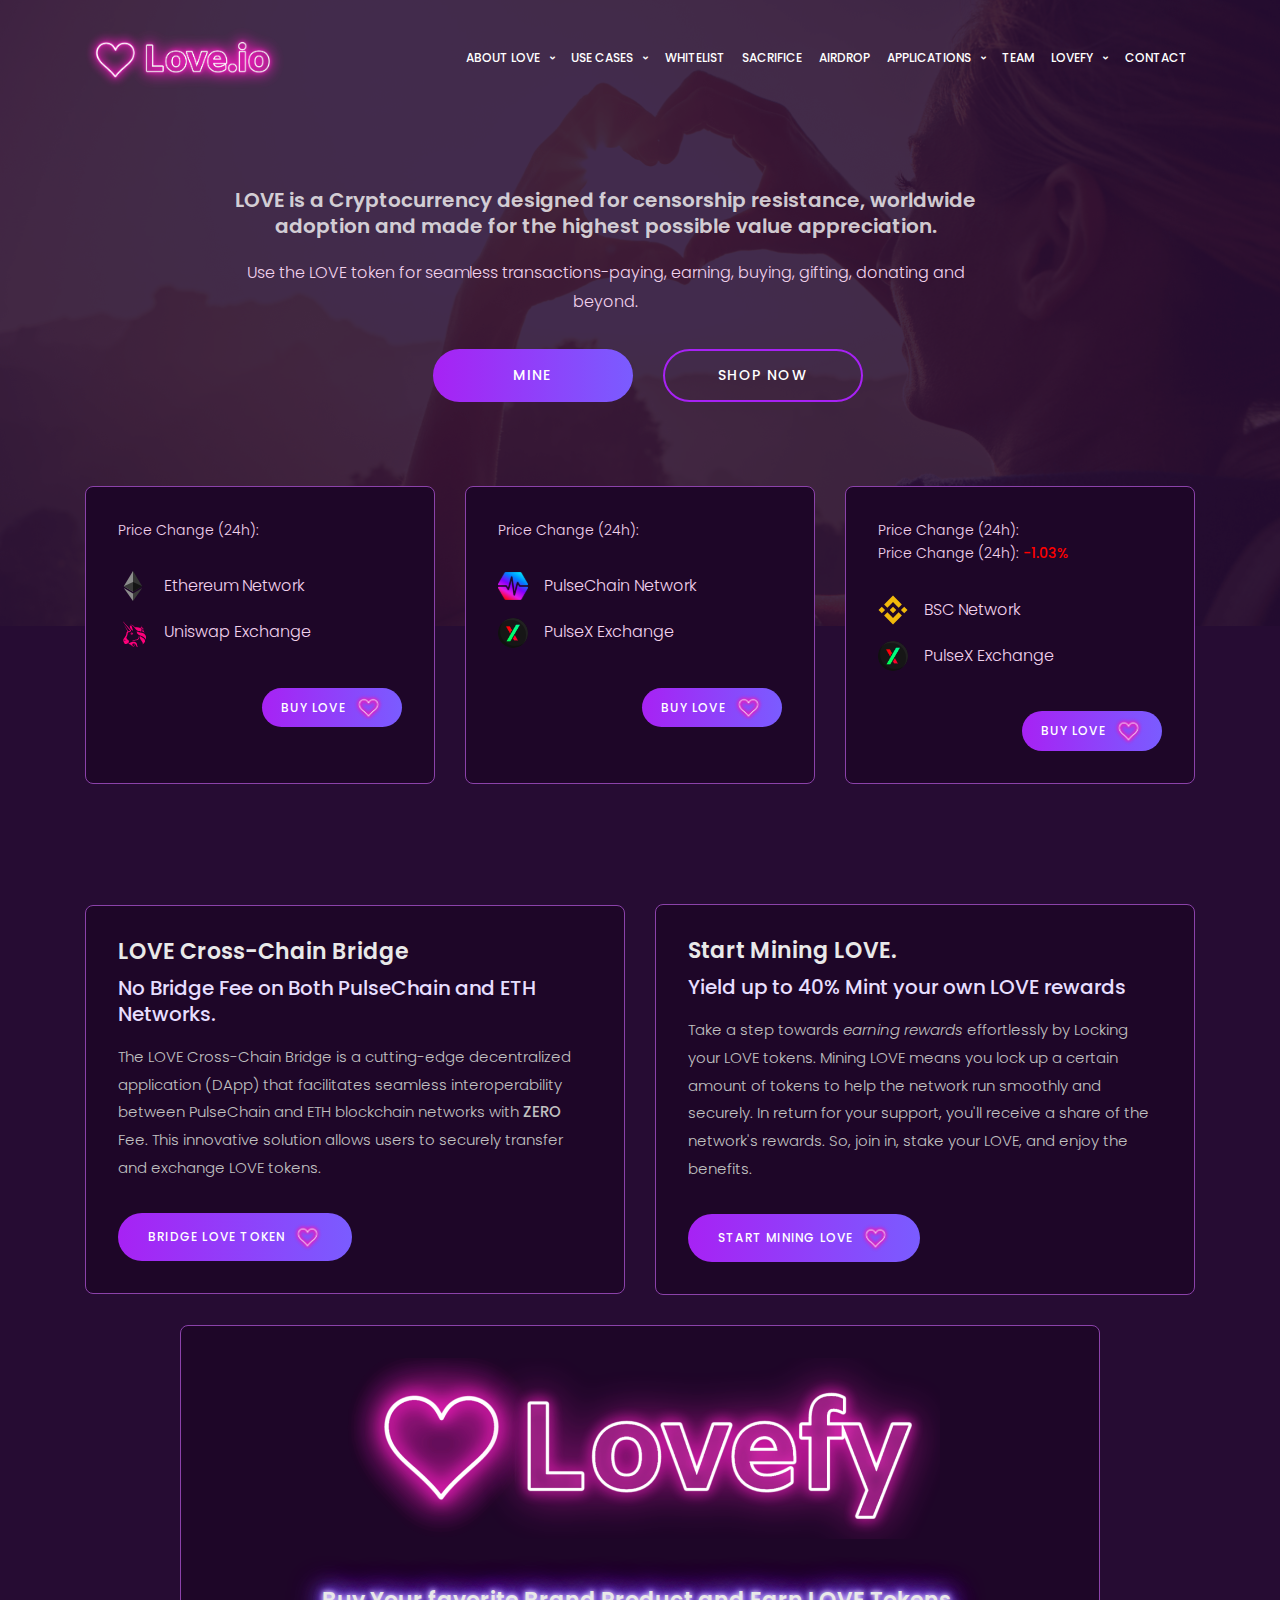
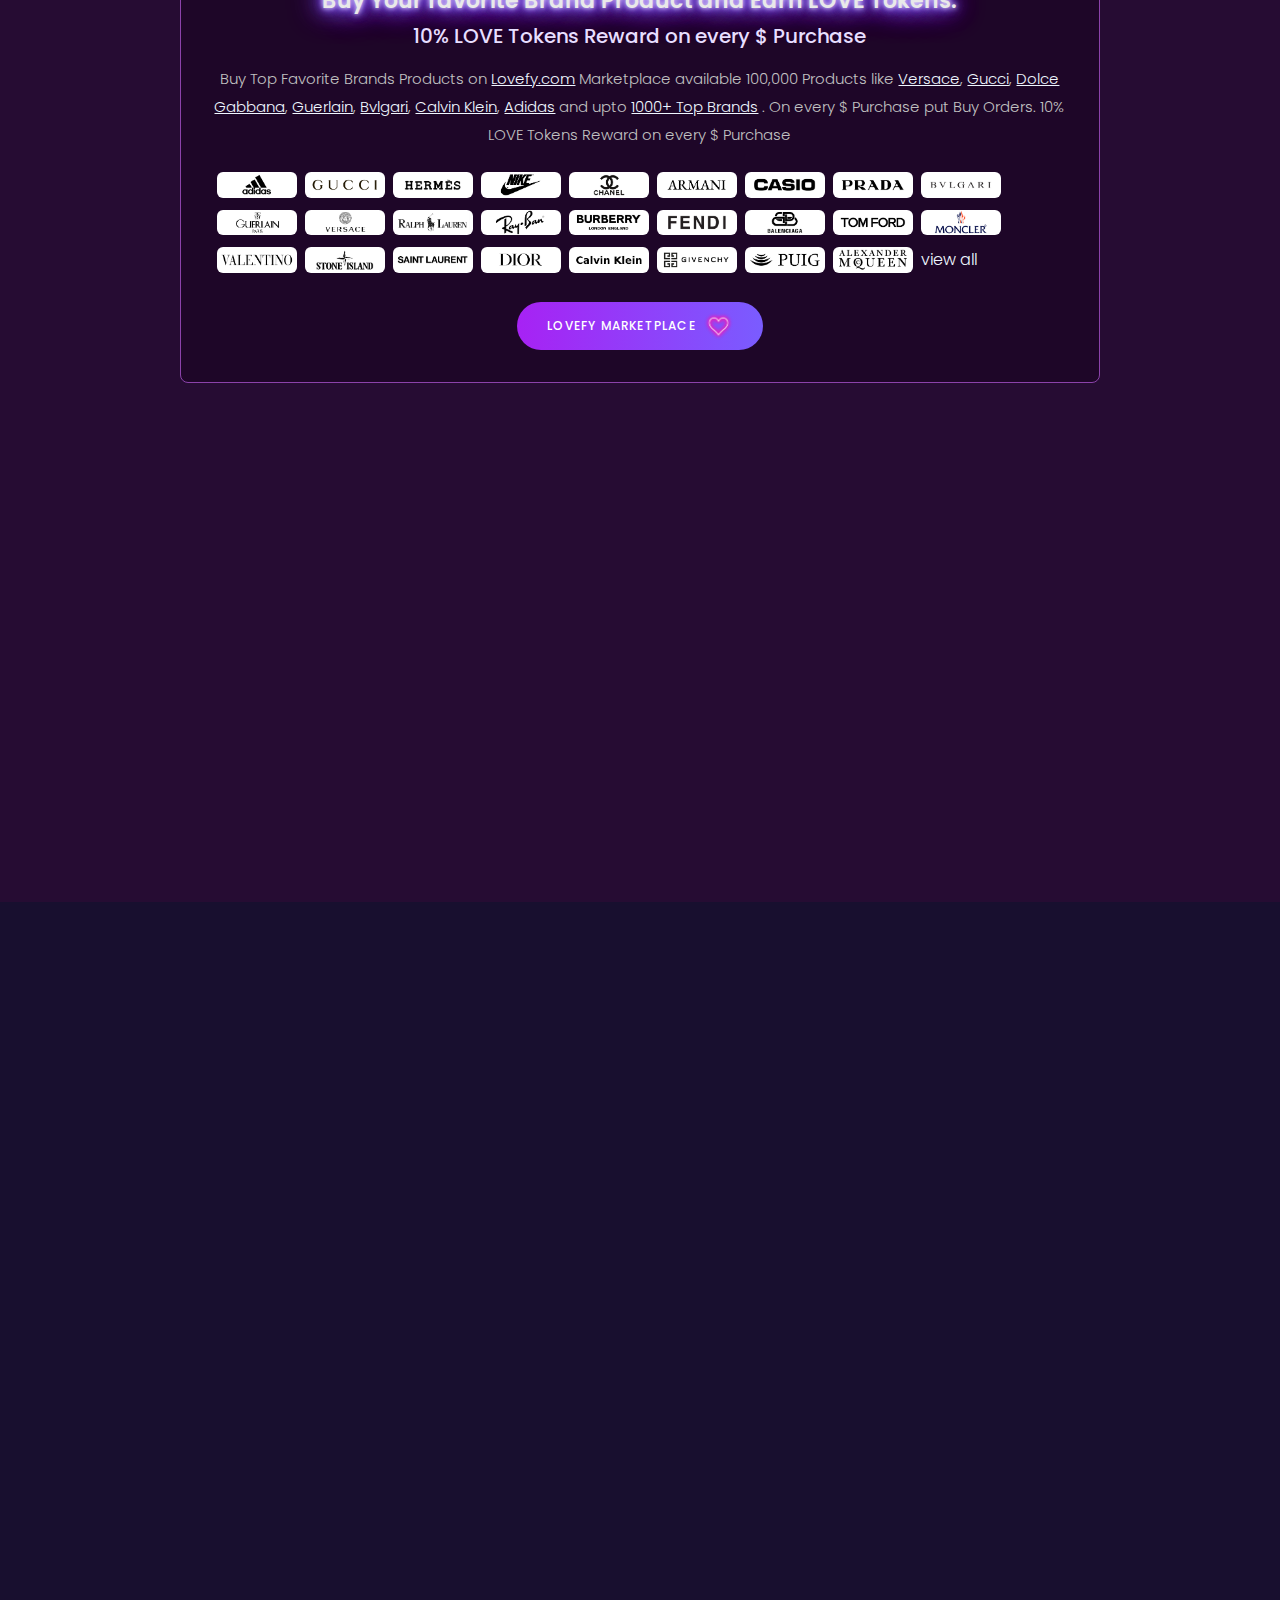
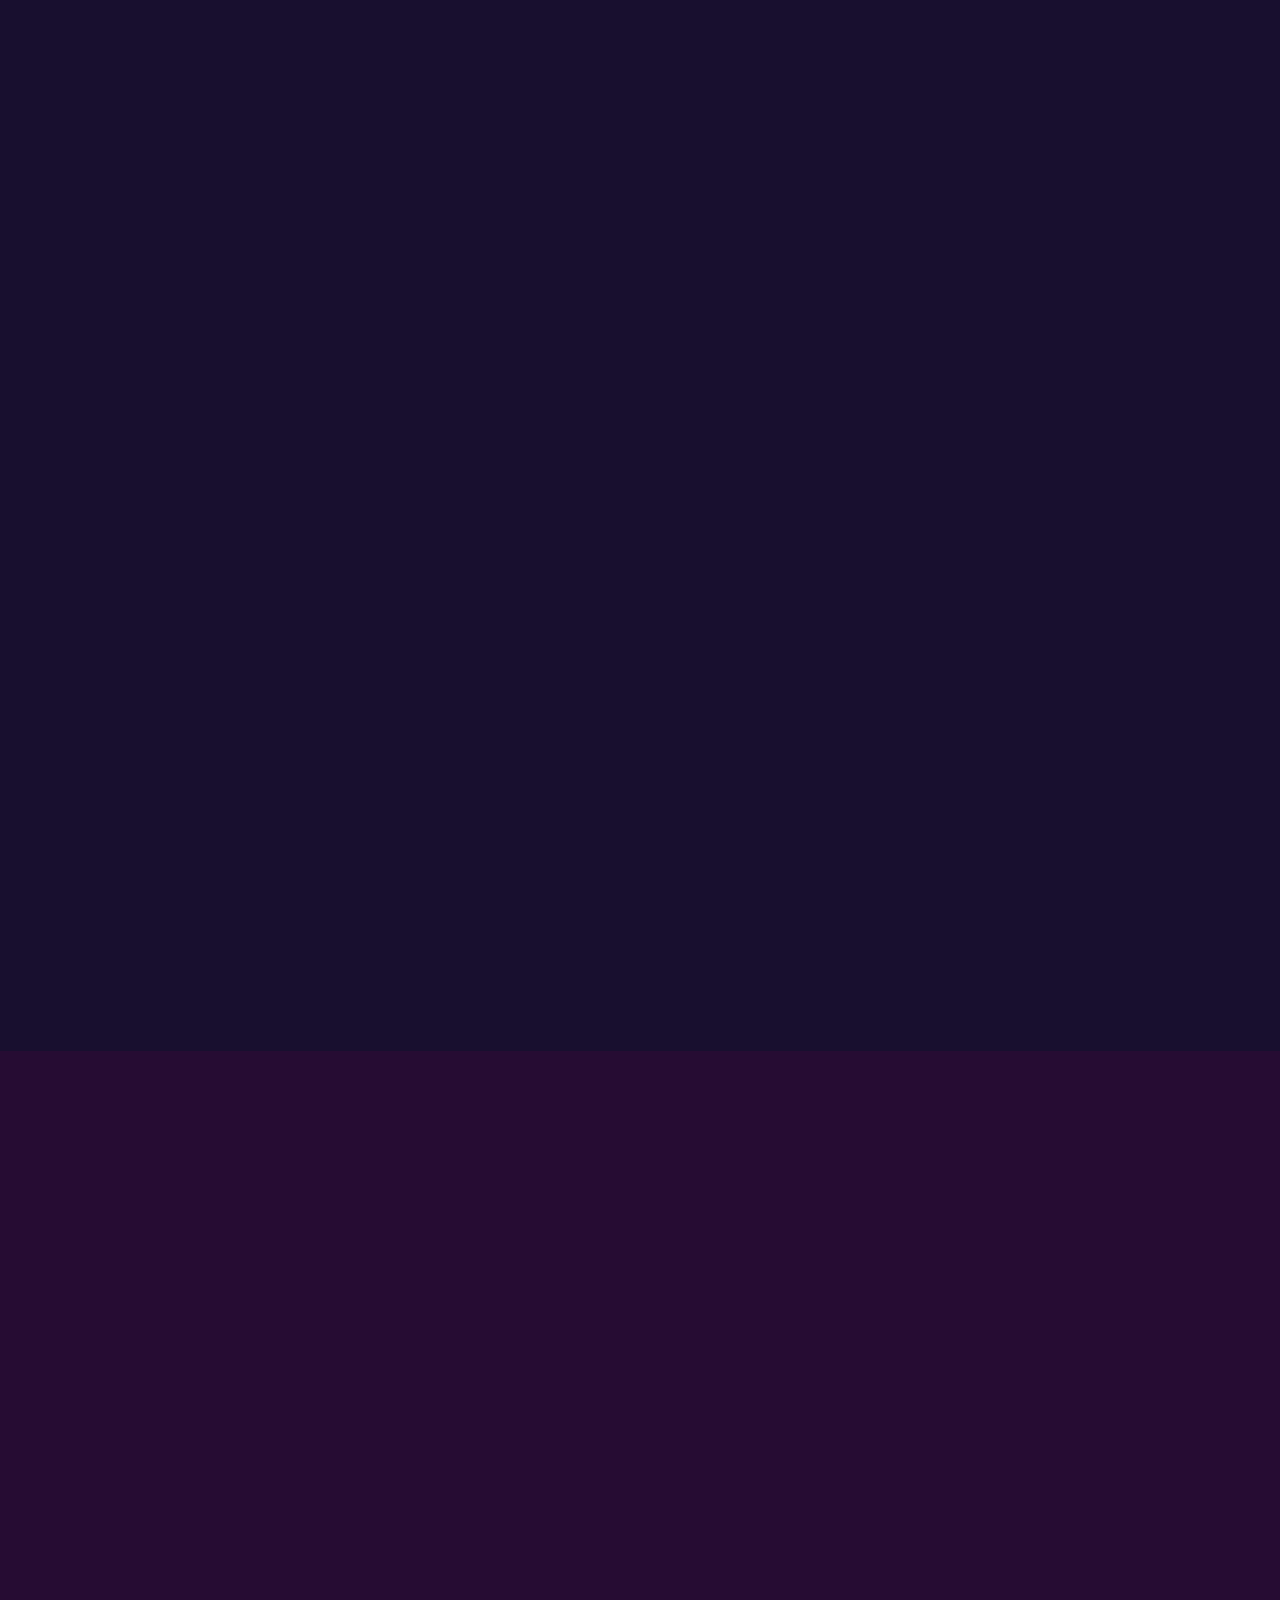
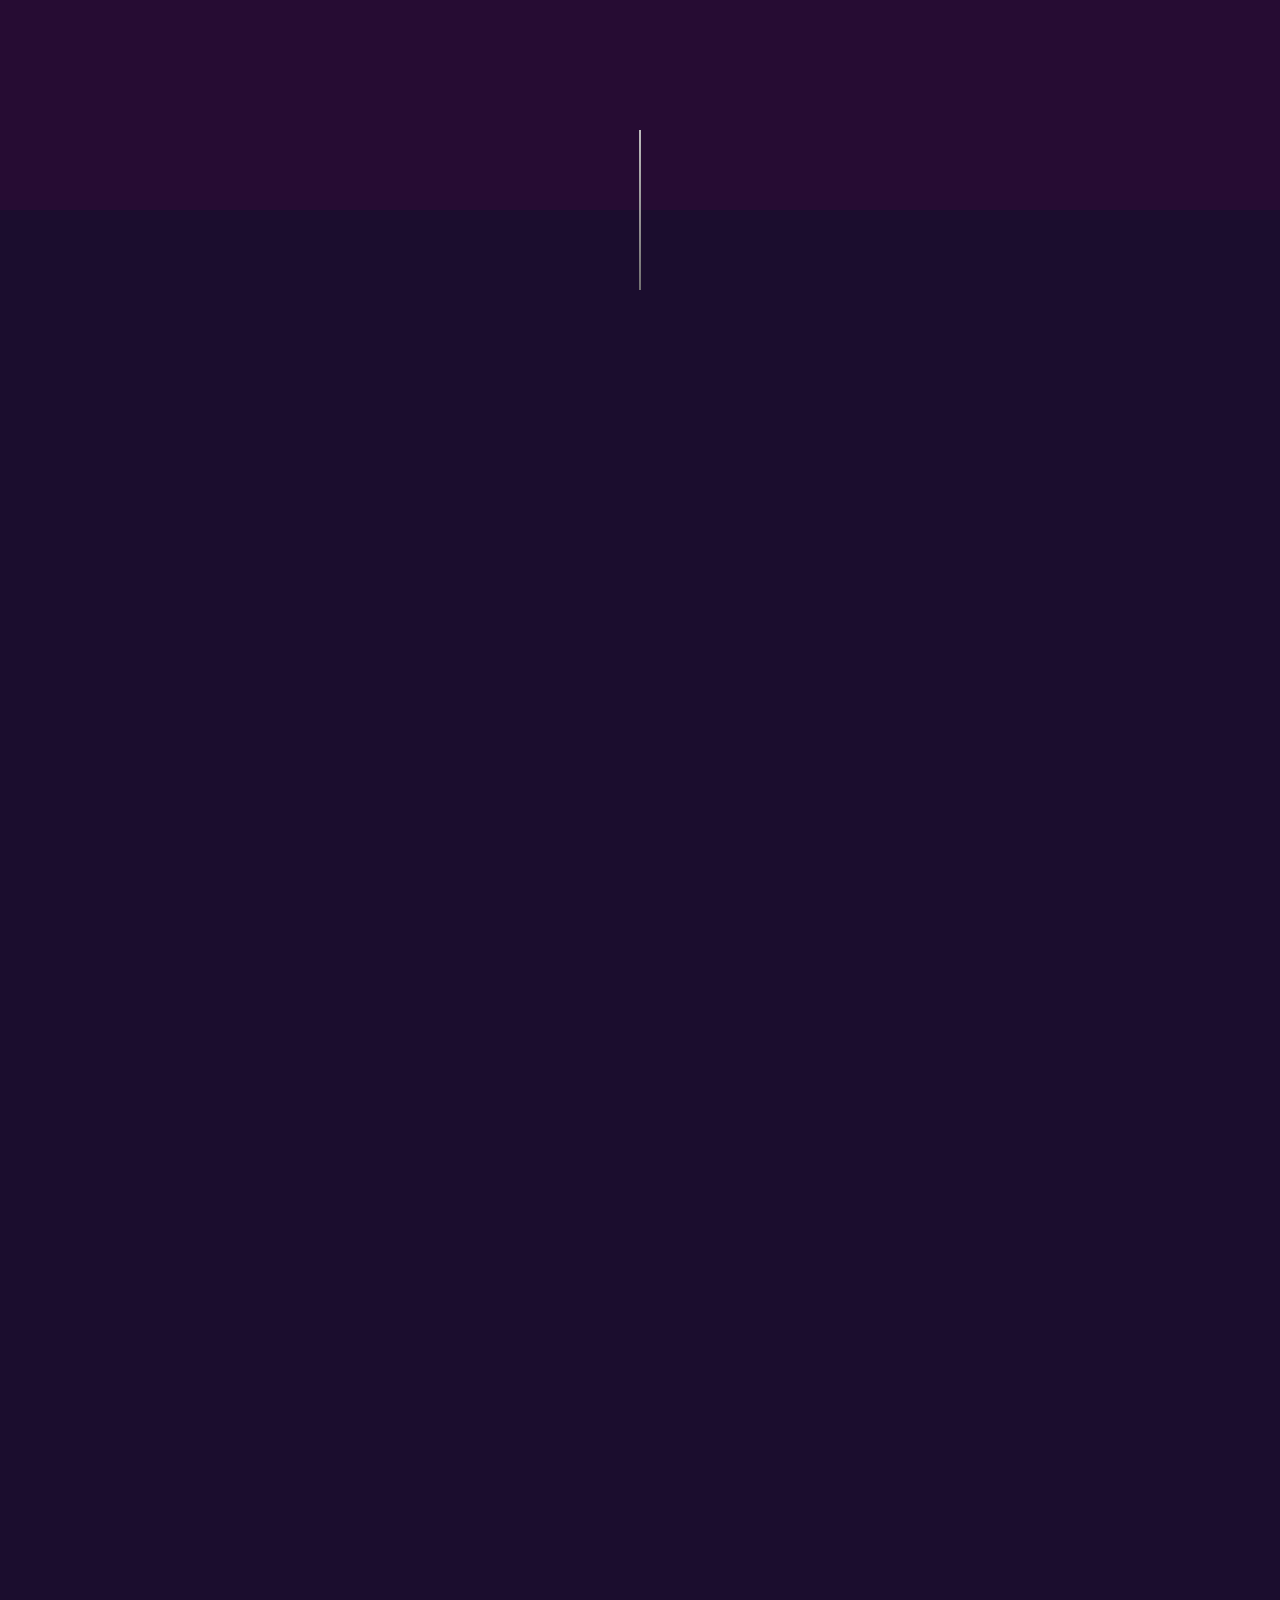
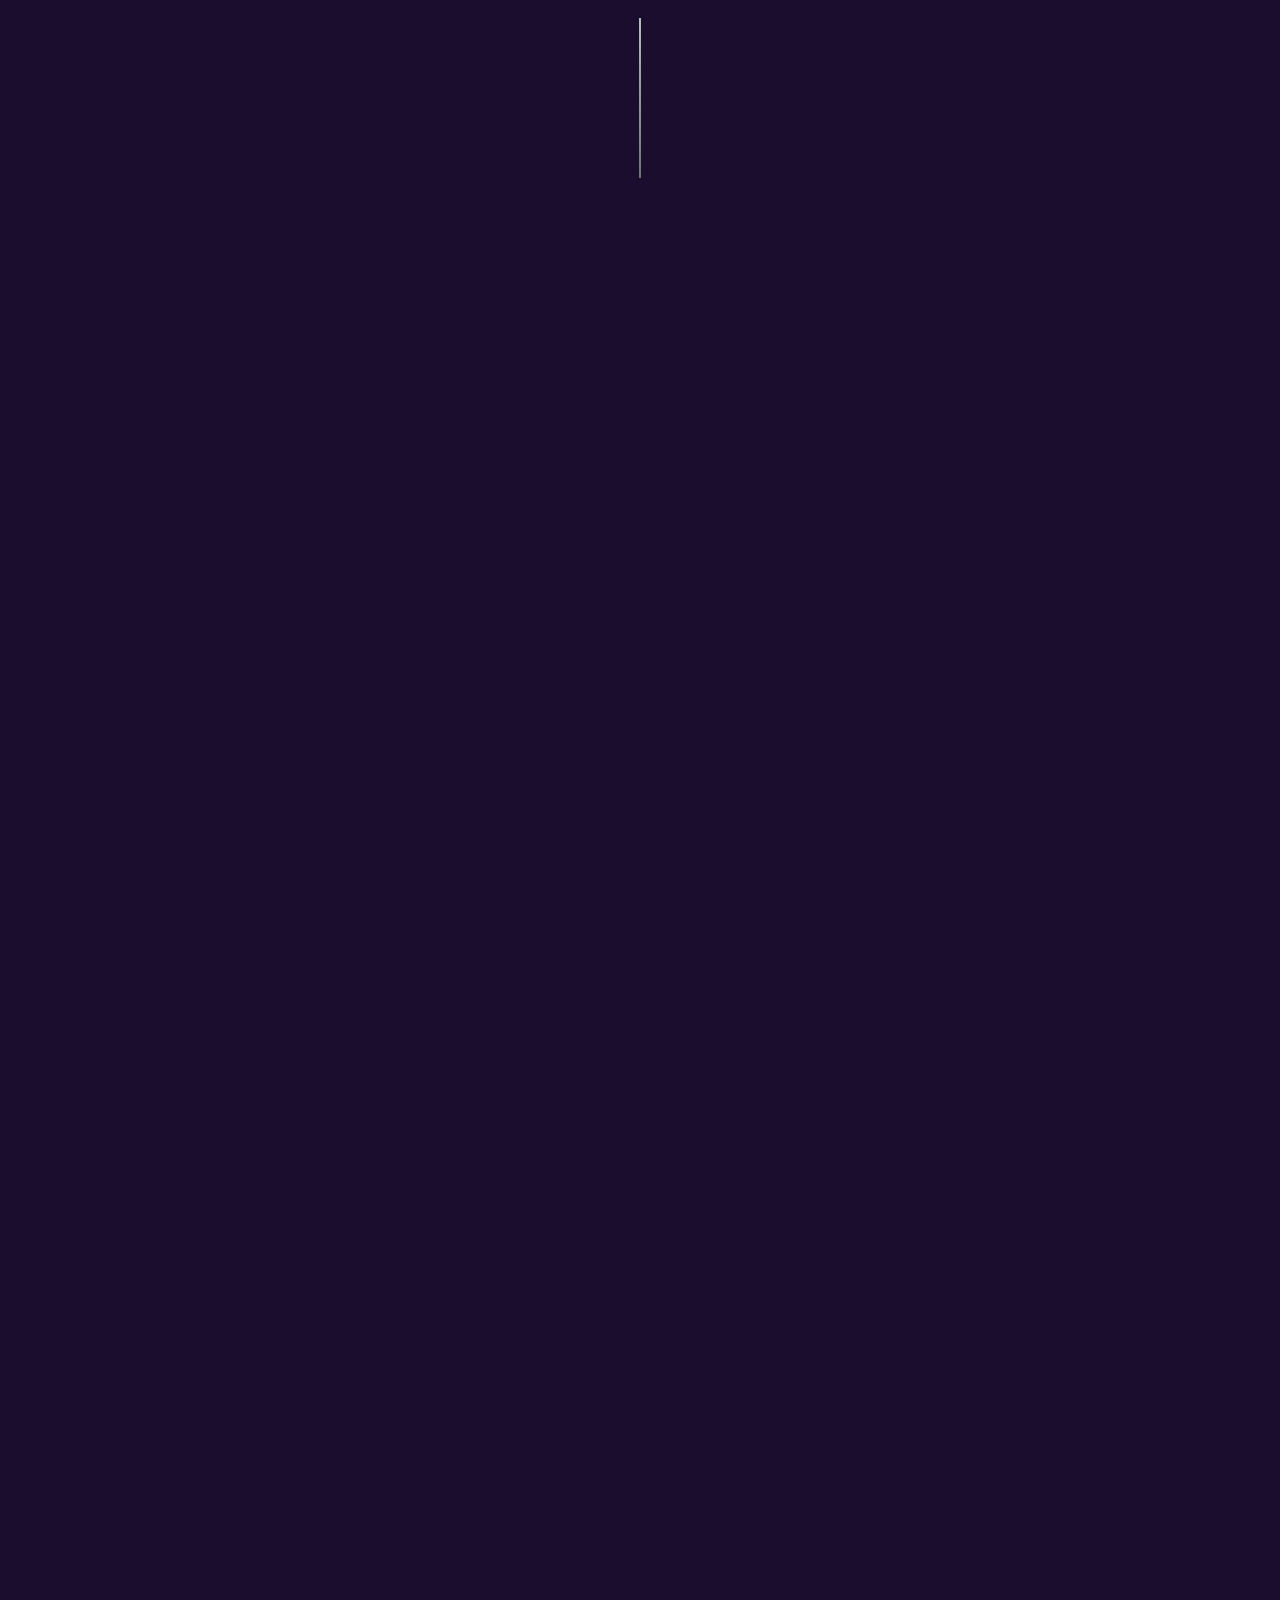
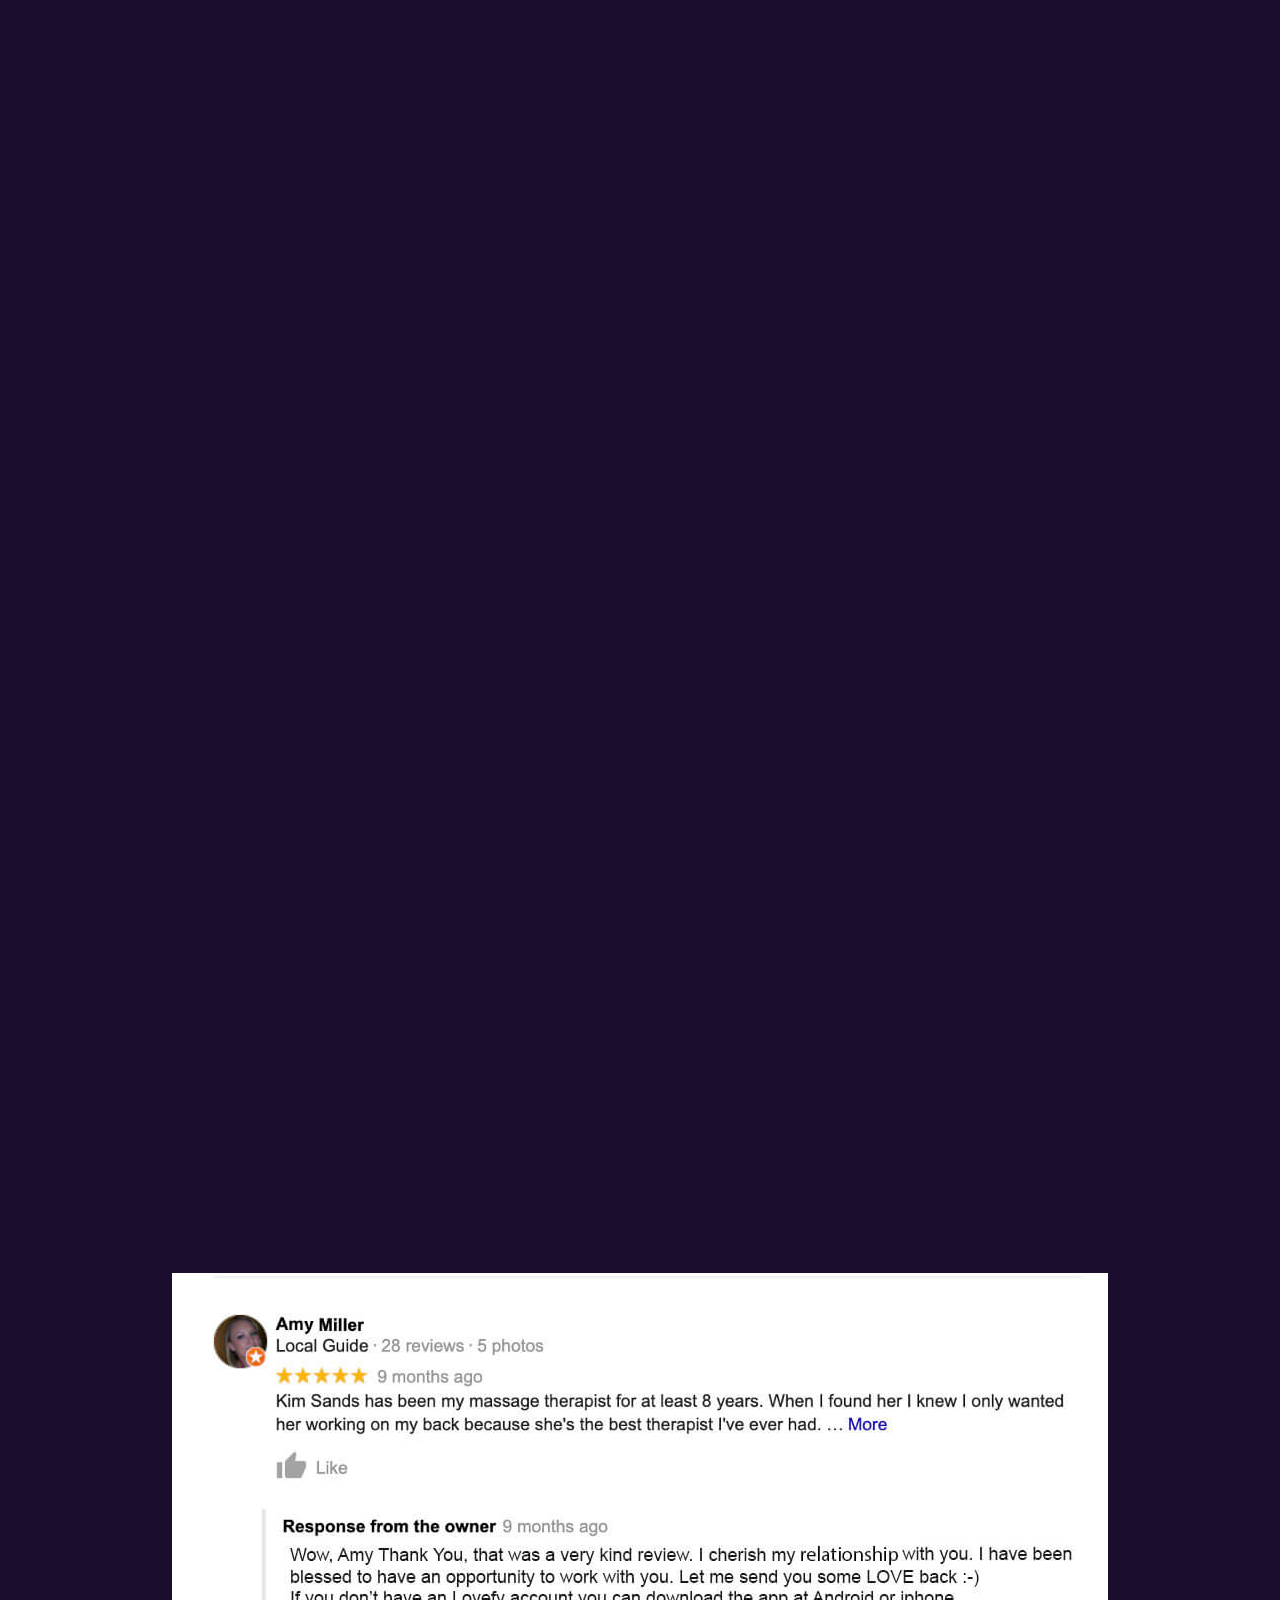
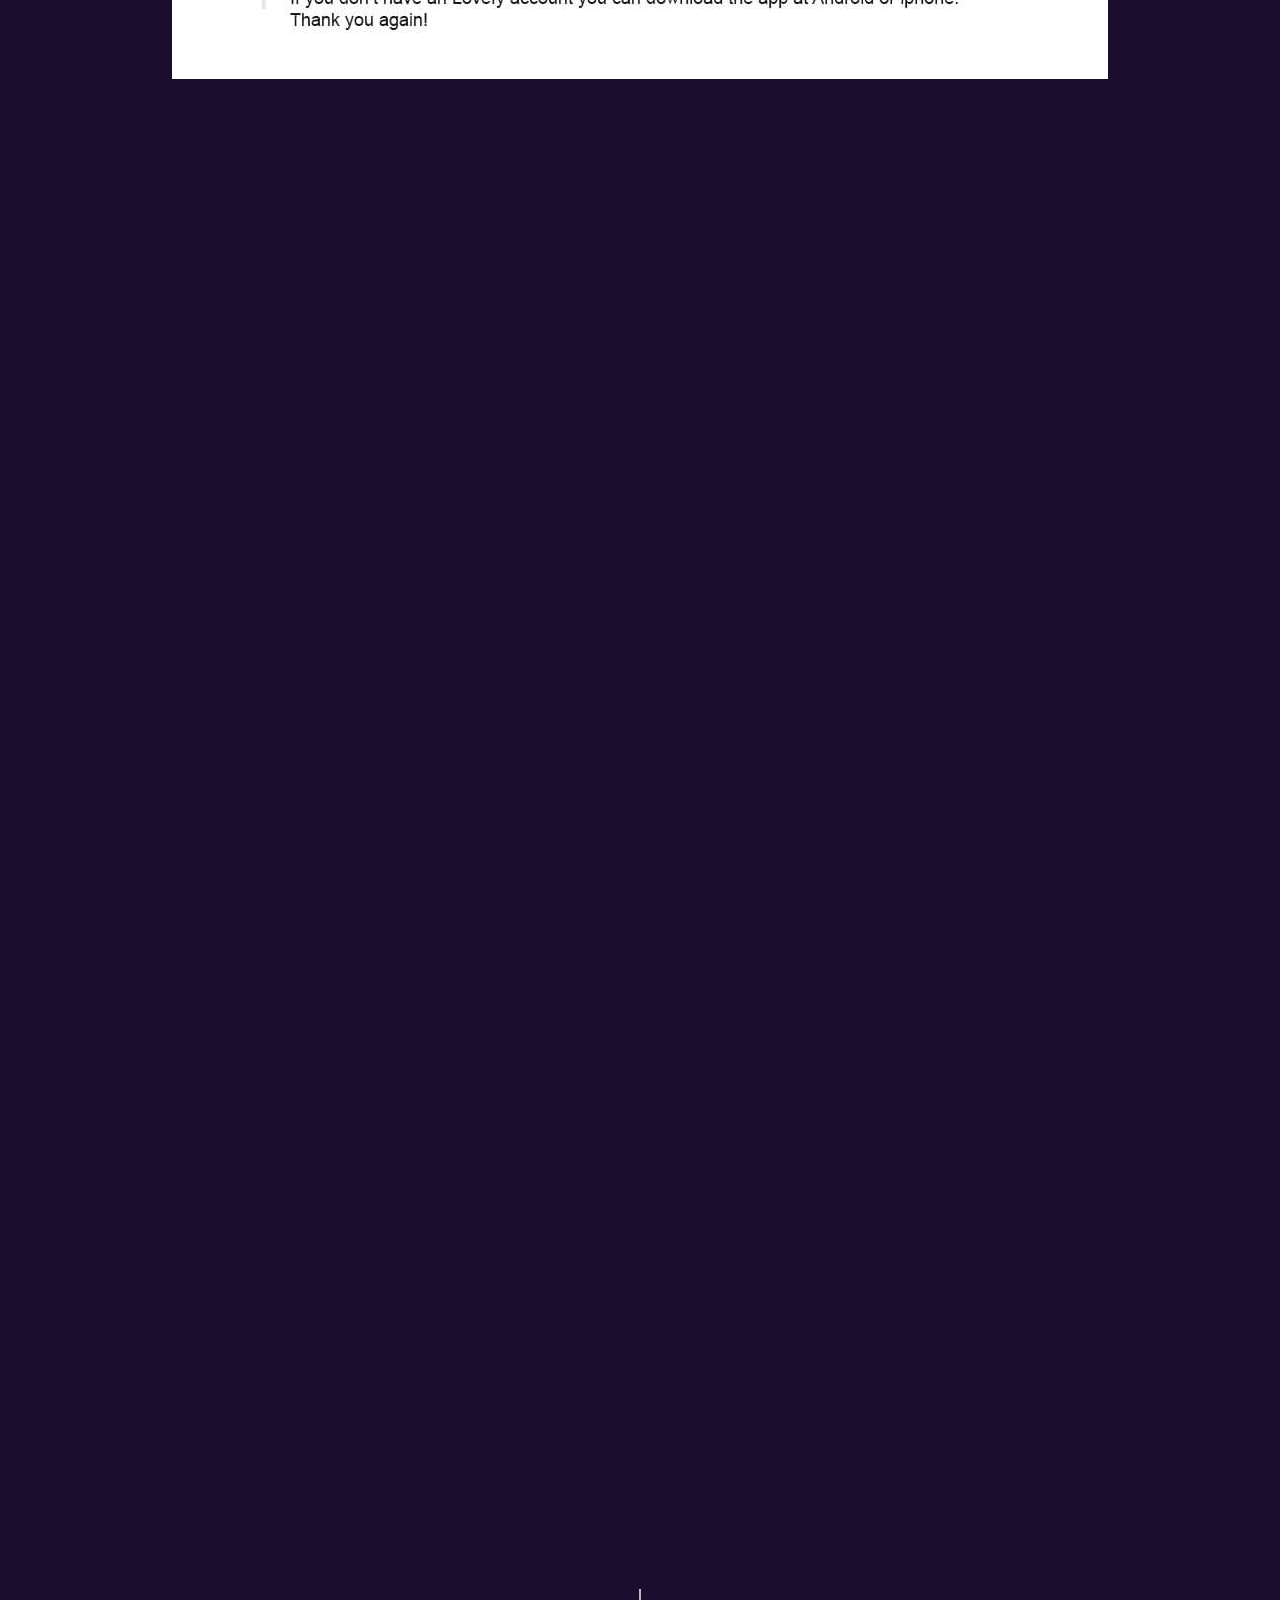
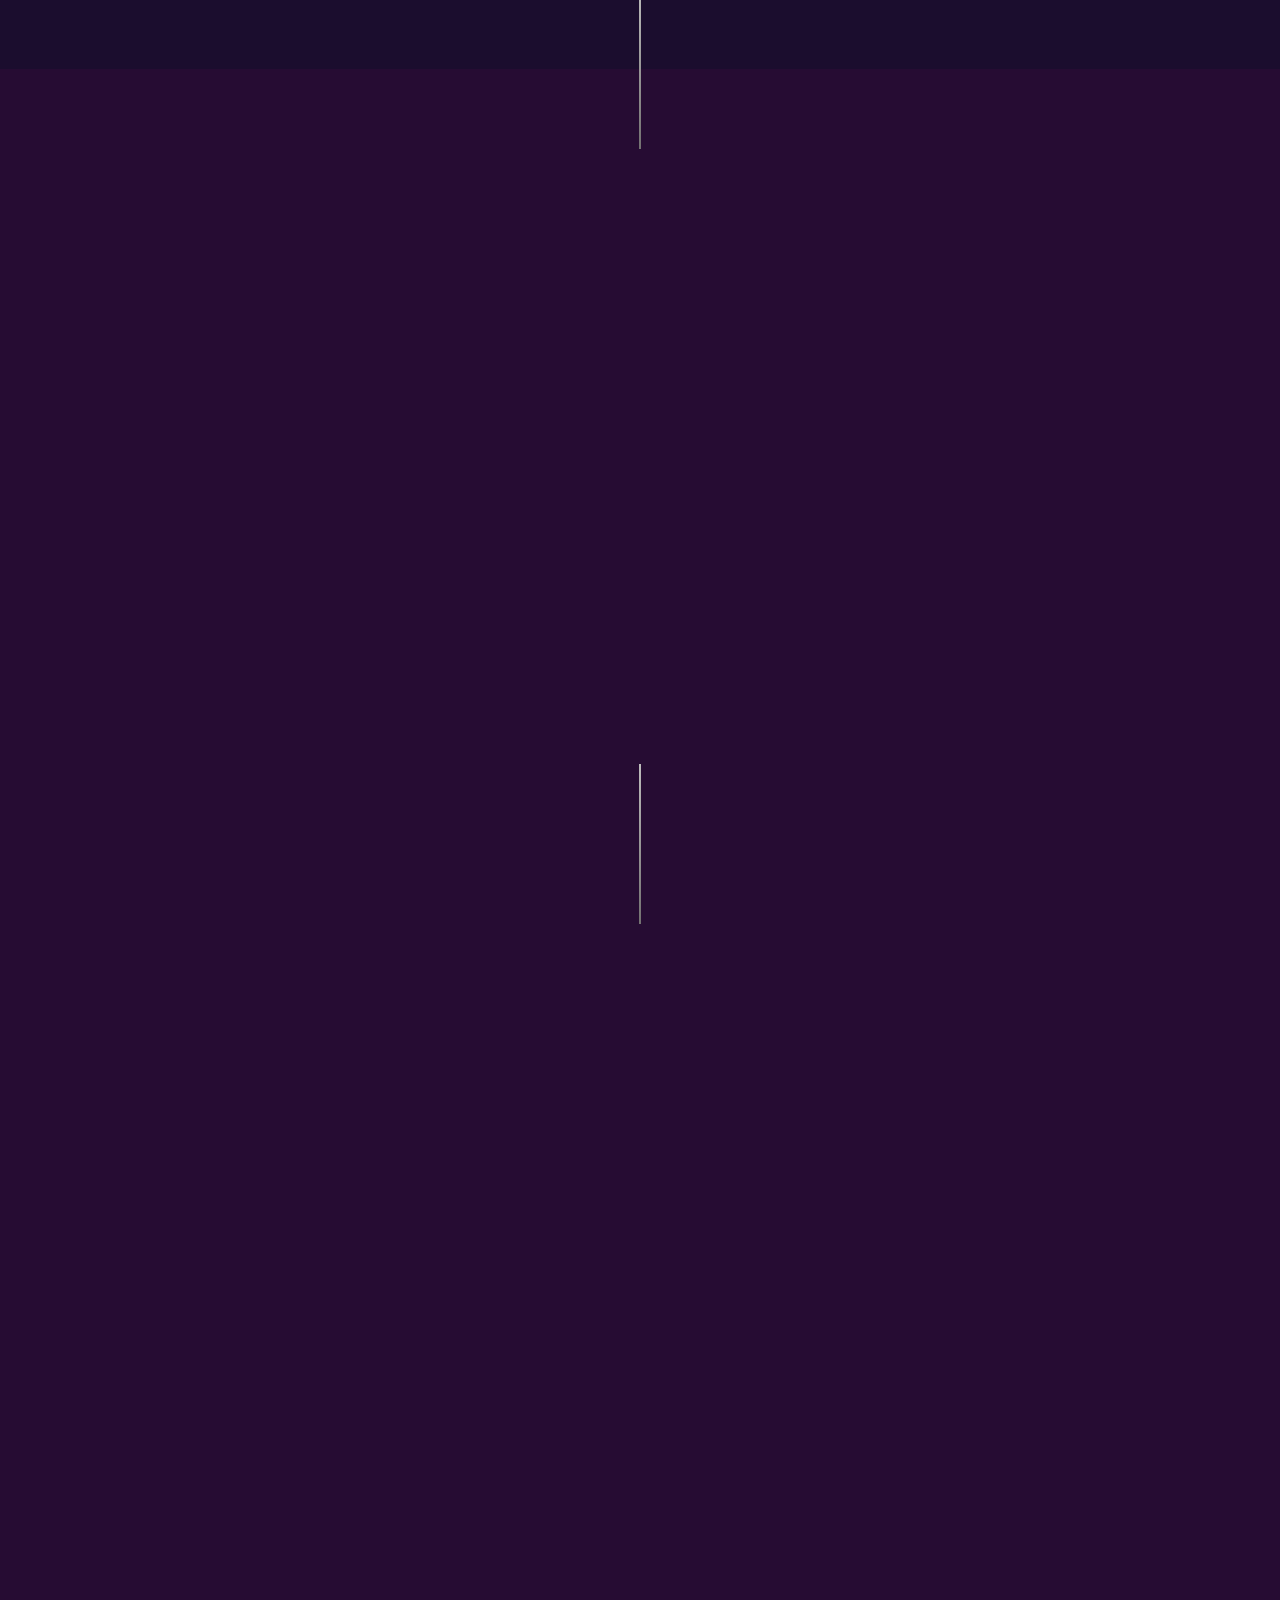
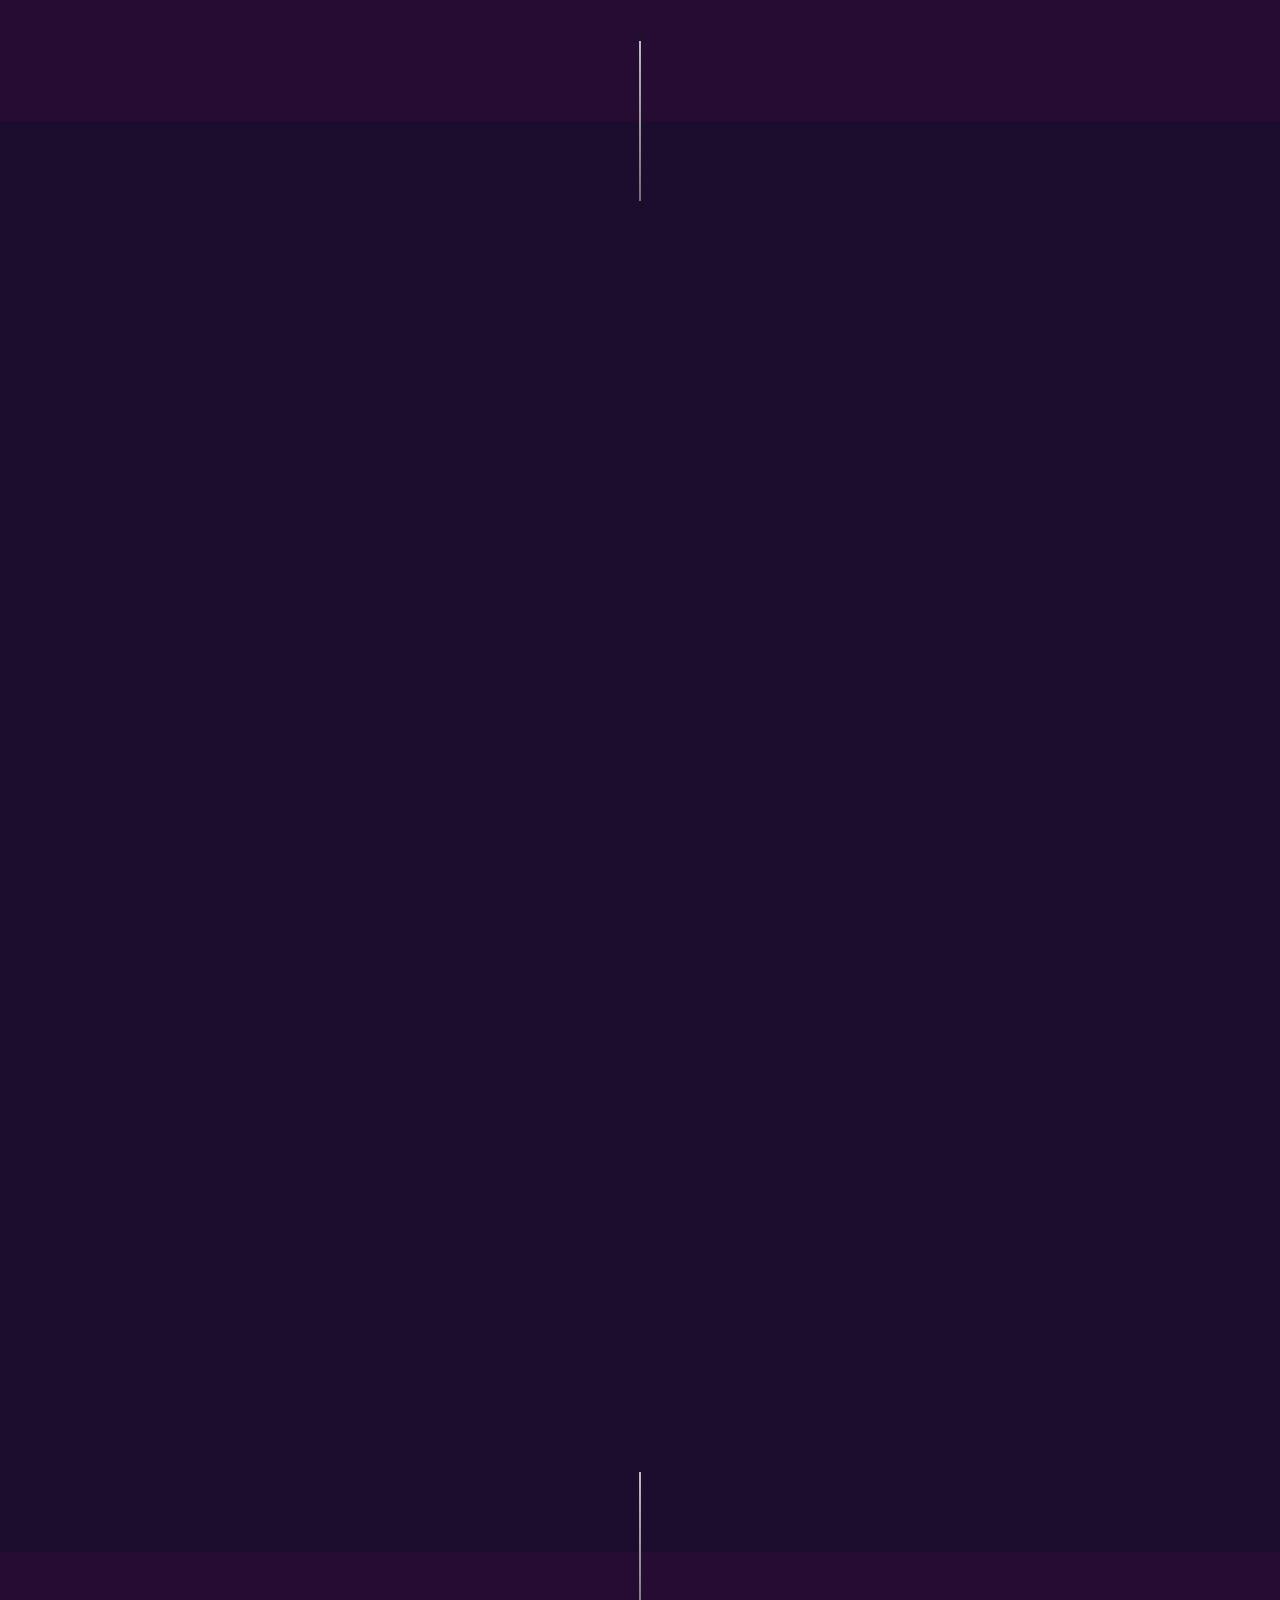
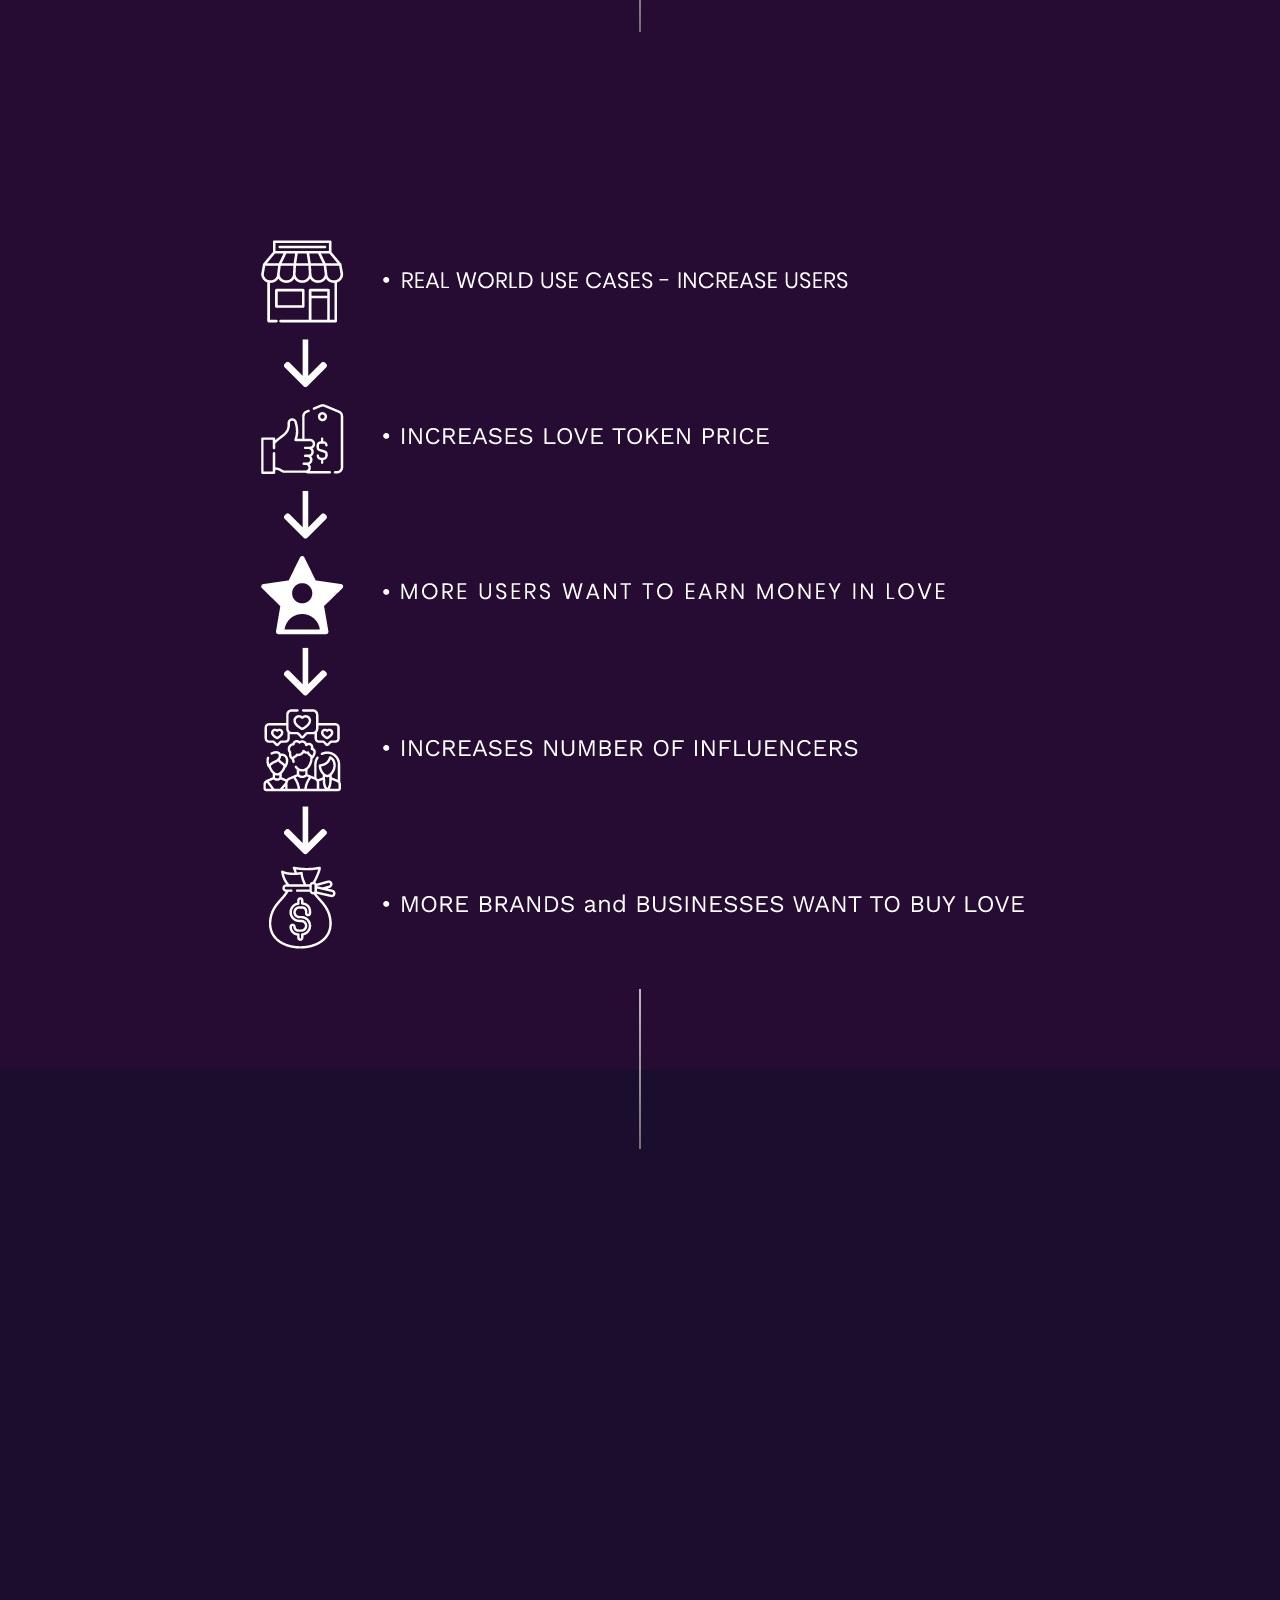
==== today.html @ 594ebf34 "commit" ====
<!DOCTYPE html>
<html lang="eng" class="js">

<head>
  <meta charset="utf-8" />
  <meta name="author" content="Softnio" />
  <meta name="viewport" content="width=device-width, initial-scale=1, shrink-to-fit=no" />
  <!--meta start-->
  <meta name="description" content="Love.io" />
  <meta property="og:title" content="Love.io" />
  <meta property="og:image" content="https://i.ibb.co/4WWqmd0/love-io.png" />
  <meta property="og:description" content="LOVE (Ticker Symbol: LOVE) is a Cryptocurrency designed for censorship resistance, worldwide adoption and made for the highest possible value appreciation.
    Join us today!" />
  <meta property="og:url" content="https://love.io/" />
  <meta property="og:image:width" content="1904" />
  <meta property="og:image:height" content="1000" />
  <meta property="og:type" content="website" />
  <!--meta end-->
  <script src="assets2/js/jquery.bundle.js"></script>
  <script src="https://unpkg.com/@ipregistry/client/dist/browser/index.js"></script>
  <!--<script>-->

  <!--    $.getJSON('https://api.ipregistry.co/?key=2dgtz5qxw3yxw43w', function(data) {-->
  <!--        var lng = localStorage.getItem("langSelected")-->
  <!--         data.location.country.name === "Thailand" && lng !== "ENG" ? window.location.replace("https://www.love.io/thai") : null;-->
  <!--    })-->

  <!--</script>-->
  <link rel="shortcut icon" href="assets2/images/favicon.png" />
  <title>Love.io</title>
  <script src="https://www.google.com/recaptcha/api.js" async defer></script>
  <link href="https://fonts.googleapis.com/css2?family=Poppins:wght@400;500;600;700;800;900&display=swap"
    rel="stylesheet" />
  <link rel="stylesheet" href="https://cdnjs.cloudflare.com/ajax/libs/font-awesome/5.15.1/css/all.min.css" />

  <link rel="stylesheet" href="assets2/css/vendor.bundle.css" />
  <link rel="stylesheet" href="assets2/css/style.css" />

  <!-- Global Site Tag (gtag.js) - Google Analytics -->
  <script async src="https://www.googletagmanager.com/gtag/js?id=G-XT1Y2Z0PV2"></script>

  <script>
    window.dataLayer = window.dataLayer || [];
    function gtag() {
      dataLayer.push(arguments);
    }
    gtag('js', new Date());
    gtag('config', 'G-XT1Y2Z0PV2');
  </script>

  <style>
    .title-love {
      font-size: 2.5rem !important;
    }

    .heading-list-icon .list {
      font-size: 15px;
      opacity: 0.7 !important;
    }

    ul.btn-grp li a {
      min-height: 53px;
    }

    .love-live a {
      text-decoration: underline;
      color: #bf199c !important;
    }

    .love-live {
      position: relative;
      padding: 1.25rem;
      margin-top: 1rem;
      background-color: #180f2f !important;
      border-radius: 8px;
      max-width: 600px;
    }

    .love-live::before {
      position: absolute;
      content: '';
      width: 100%;
      height: 100%;
      z-index: -2;
      border-radius: 5px;
      opacity: 0;
      transition: all 0.5s;
      background-image: linear-gradient(to left, #a722f4 0%, #7a5cff 100%);
    }

    /* today */
    .header-cover {
      background: url('assets2/images/hero-img.png');
      background-position: top center;
      background-size: cover;
    }

    .header-cover::after {
      content: '';
      width: 100%;
      height: 100%;
      background-color: rgba(38, 12, 51, 0.87);
      inset: 0;
      position: absolute;
    }

    .header-cover h4 {
      font-weight: 600;
      color: rgba(251, 251, 251, 0.8);
    }

    .header-cover h4~p {
      font-size: 16px !important;
    }

    .header-cover .btn-round:not(.buy-love) {
      font-weight: 500;
      font-size: 14px;
      min-width: 200px;
    }

    .header-cover .btn-outline {
      background-color: transparent !important;
      border: 2px solid #a722f4;
    }

    .header-cover .btn-outline:hover,
    .header-cover .btn-outline:hover::before {
      background-image: linear-gradient(to left, #a722f4 0%, #7a5cff 100%);
    }

    .header-cover h4 {
      font-size: 30px;
    }

    .header-cover .external-links {
      font-size: 14px !important;
      background-color: #260c33;
      display: flex;
      padding: 1rem;
      justify-content: space-between;
      align-items: center;
      border: 1px solid #8b42aa;
      border-radius: 8px;
      color: #e7c1ff !important;
      font-size: 1rem;
      max-width: 400px;
      margin-left: auto;
      min-height: 66px;
    }

    .header-cover .external-links:hover {
      background-color: #180f2f;
    }

    .header-cover .external-links:hover img {
      opacity: 1;
    }

    .header-cover .external-links img {
      display: block;
      width: 100%;
      max-width: 100px;
      height: 30px;
      object-fit: contain;
      opacity: 0.9;
    }

    .banner-fs {
      min-height: calc(100vh - 350px) !important;
    }

    .dapps-box {
      border: 1px solid #8b42aa;
      background: #1e0628;
      padding: 2rem;
      border-radius: 0.5rem;
    }

    .dapps-box h2 {
      font-size: 22px;
      font-weight: 600;
      color: #e9e9e9;
    }

    .dapps-box h3 {
      font-size: 20px;
      margin-bottom: 1rem;
      color: #e7deff;
    }

    .dapps-box p {
      color: #c1c1c1;
    }

    .dapps-box p a {
      text-decoration: underline;
    }

    .flex-wrap {
      flex-wrap: wrap;
    }

    .splide__arrows {
      display: none;
    }

    .header-heading {
      font-size: 20px !important;
    }

    @media (max-width: 450px) {
      .header-cover .title {
        font-size: 24px;
        font-weight: 600;
      }
    }

    @media (max-width: 991px) {
      .header-cover .external-links {
        margin-right: auto;
        margin-left: 0;
      }

      .buttons-container~div {
        text-align: center !important;
      }
    }

    .live-price-header {
      font-size: 13px;
    }

    #priceChange,
    #priceChangeETH {
      font-weight: 500;
    }

    .live-price-box {
      padding-bottom: 0.25rem;
      display: block;
      font-size: 14px;
      line-height: 1.7;
    }

    .buy-love.btn-md.btn-grad {
      padding: 6px 25px;
      max-width: 140px;
      min-width: 0;
      font-size: 12px;
    }

    .header-cards {
      border: 1px solid #8b42aa;
      background: #1e0628;
      padding: 2rem;
      border-radius: 0.5rem;
    }

    .header-cards-img {
      height: 30px;
      width: 30px;
    }

    .header-cards-div {
      margin-top: -140px;
    }
  </style>
</head>

<body class="nk-body body-wider theme-dark mode-onepage">
  <div class="nk-wrap">
    <header class="nk-header page-header is-transparent is-sticky is-shrink is-dark" id="header">
      <div class="header-main">
        <div class="header-container container">
          <div class="header-wrap">
            <div class="header-logo logo animated" data-animate="fadeInDown" data-delay=".65">
              <a href="/" class="logo-link">
                <img class="logo-dark" src="assets2/images/logo.png" srcset="assets2/images/logo.png 2x" alt="logo" />
                <img class="logo-light" src="assets2/images/logo.png" srcset="assets2/images/logo.png 2x" alt="logo" />
              </a>
            </div>
            <div class="header-nav-toggle">
              <a href="#" class="navbar-toggle" data-menu-toggle="example-menu-04">
                <div class="toggle-line"><span></span></div>
              </a>
            </div>
            <div class="header-navbar header-navbar-s1">
              <nav class="header-menu" id="example-menu-04">
                <ul class="menu menu-s2 animated" data-animate="fadeInDown" data-delay=".75">
                  <li class="menu-item has-sub">
                    <a class="menu-link nav-link menu-toggle" href="#">ABOUT LOVE</a>
                    <ul class="menu-sub menu-drop">
                      <li class="menu-item">
                        <a class="menu-link nav-link" href="/#vision">About LOVE</a>
                      </li>
                      <li class="menu-item">
                        <a class="menu-link nav-link" href="/#love-crypto">Love Cryptocurrency</a>
                      </li>
                      <li class="menu-item">
                        <a class="menu-link nav-link" href="lovestory">The LOVE Story</a>
                      </li>
                      <li class="menu-item">
                        <a class="menu-link nav-link" href="pulsechain">PulseChain</a>
                      </li>
                      <li class="menu-item">
                        <a class="menu-link nav-link" href="blitzscaling">Network Effect</a>
                      </li>
                      <li class="menu-item">
                        <a class="menu-link nav-link" href="community">Community</a>
                      </li>
                      <li class="menu-item">
                        <a class="menu-link nav-link" href="news">News</a>
                      </li>
                      <li class="menu-item">
                        <a class="menu-link nav-link" href="#qa">Q & A</a>
                      </li>
                    </ul>
                  </li>
                  <li class="menu-item has-sub">
                    <a class="menu-link nav-link menu-toggle" href="#">Use Cases</a>
                    <ul class="menu-sub menu-drop">
                      <li class="menu-item">
                        <a class="menu-link nav-link" href="/#microtipping">Micro Tipping & Streaming
                        </a>
                      </li>
                      <li class="menu-item">
                        <a class="menu-link nav-link" href="/#nfts">NFTs & Content Creators
                        </a>
                      </li>
                      <li class="menu-item">
                        <a class="menu-link nav-link" href="/#online-shopping">Online Shopping</a>
                      </li>
                      <li class="menu-item">
                        <a class="menu-link nav-link" href="/#cashback">Cashback & Loyalty Points</a>
                      </li>

                      <li class="menu-item">
                        <a class="menu-link nav-link" href="/#reviews">Business Reviews</a>
                      </li>
                      <li class="menu-item">
                        <a class="menu-link nav-link" href="/#reviews">Charity Donations
                        </a>
                      </li>

                      <li class="menu-item">
                        <a class="menu-link nav-link" href="/#gift">Gift Voucher</a>
                      </li>
                      <li class="menu-item">
                        <a class="menu-link nav-link" href="wallet">Mobile Pay</a>
                      </li>
                    </ul>
                  </li>
                  <li class="menu-item">
                    <a class="menu-link nav-link" href="registration">Whitelist</a>
                  </li>
                  <li class="menu-item">
                    <a class="menu-link nav-link" href="sacrifice-details">SACRIFICE</a>
                  </li>
                  <li class="menu-item">
                    <a class="menu-link nav-link" href="sacrifice-details">Airdrop</a>
                  </li>

                  <li class="menu-item has-sub">
                    <a class="menu-link nav-link menu-toggle" href="#">Applications</a>
                    <ul class="menu-sub menu-drop">
                      <li class="menu-item">
                        <a class="menu-link nav-link" href="wallet">Wallet</a>
                      </li>
                      <li class="menu-item">
                        <a class="menu-link nav-link" href="https://marketplace.lovefy.com/">Marketplace</a>
                      </li>
                      <!--<li class="menu-item"><a class="menu-link nav-link" href="/#search">Search for Influencer</a></li>-->
                    </ul>
                  </li>
                  <li class="menu-item">
                    <a class="menu-link nav-link" href="/#team">Team</a>
                  </li>

                  <li class="menu-item has-sub">
                    <a class="menu-link nav-link menu-toggle" href="#">LOVEFY</a>
                    <ul class="menu-sub menu-drop">
                      <li class="menu-item">
                        <a class="menu-link nav-link" href="https://lovefy.com/">Lovefy
                        </a>
                      </li>
                      <li class="menu-item">
                        <a class="menu-link nav-link" href="/#about">About</a>
                      </li>

                      <li class="menu-item">
                        <a class="menu-link nav-link" href="/#team">Team</a>
                      </li>
                    </ul>
                  </li>
                  <li class="menu-item">
                    <a class="menu-link nav-link" href="/#contact">Contact</a>
                  </li>
                </ul>
                <ul class="menu-btns animated" data-animate="fadeInDown" data-delay=".85">
                  <!--<li>-->
                  <!--  <a-->
                  <!--    href="registration"-->
                  <!--    class="-->
                  <!--      btn btn-rg btn-auto btn-grad-->
                  <!--      on-bg-theme-->
                  <!--      btn-round-->
                  <!--    "-->
                  <!--    ><span>Login / Register</span></a-->
                  <!--  >-->
                  <!--</li>-->
                </ul>
              </nav>
            </div>
          </div>
        </div>
      </div>
      <div class="header-cover header-banner bg-theme-dark position-relative has-ovm has-mask">
        <div class="nk-banner position-relative">
          <div class="banner banner-mask-fix banner-fs banner-single tc-light">
            <div class="banner-wrap">
              <div class="container">
                <div class="row align-items-center">
                  <div class="col-lg-9 mx-auto pr-0 py-5 ">
                    <div class=" pt-4 pb-5 mb-5">
                      <div class="cpn-text cpn-text-s1 mt-0 w-100">
                        <h4 class="animated title title-semibold fadeInUp text-center header-heading"
                          data-animate="fadeInUp" data-delay=".95">
                          LOVE is a Cryptocurrency designed for censorship
                          resistance, worldwide adoption and made for the
                          highest possible value appreciation.
                        </h4>
                        <p class="text-center">
                          Use the LOVE token for seamless transactions-paying,
                          earning, buying, gifting, donating and beyond.
                        </p>
                      </div>
                      <div class="cpn-btns d-flex justify-content-center">
                        <ul class="btn-grp animated fadeInUp" data-animate="fadeInUp" data-delay="0.95"
                          style="visibility: visible; animation-delay: 0.95s">
                          <li>
                            <a href="#ico" class="btn btn-md btn-grad btn-round menu-link nav-link">Mine</a>
                          </li>

                          <li>
                            <a target="_blank" rel="noopener noreferrer" href="https://www.lovefy.com"
                              class="btn btn-md btn-round btn-outline">
                              Shop Now
                            </a>
                          </li>
                        </ul>
                      </div>
                    </div>
                  </div>
                  <!-- <div class="d-flex pl-sm-0 col-lg-5 justify-content-between mx-sm-0 mx-auto flex-sm-row flex-column">
                    <div class="pl-lg-1 mt-3 mt-sm-0">
                      <div class="mb-2">
                        <a href="https://dexscreener.com/ethereum/0x7bfa17e9d4296bf9697769a55b6654222e36097e"
                          target="_blank" rel="noopener noreferrer" class="live-price-box">
                          <span id="livePriceETH" class="d-block"></span>

                          <span class="d-flex">
                            Price Change (24h):
                            <span id="priceChangeETH" class="pl-1"></span>
                          </span>
                        </a>
                      </div>
                      <div class="buttons-container">
                        <a href="#" class="mx-sm-0 mx-auto external-links">
                          <span class="d-flex justify-content-between align-items-center w-100">
                            <span>
                              <img src="assets2/images/icons/ethereum-eth-logo.svg" alt="PulseChain Network" />
                            </span>
                            <span class="pl-3"> Ethereum Network </span>
                          </span>
                        </a>

                        <a href="https://app.uniswap.org/#/swap?outputCurrency=0xb55ee890426341fe45ee6dc788d2d93d25b59063&chain=ethereum"
                          target="_blank" rel="noopener noreferrer" class="mx-sm-0 mx-auto external-links mt-4">
                          <span class="d-flex justify-content-between align-items-center w-100">
                            <span>
                              <img class="round-full" src="assets2/images/icons/uniswap-uni-logo.svg"
                                alt="PulseX Exchange" />
                            </span>
                            <span class="pl-3"> Uniswap Exchange </span>
                          </span>
                        </a>
                      </div>

                      <div class="flex justify-content-end my-4 text-left">
                        <a href="https://app.uniswap.org/#/swap?outputCurrency=0xb55ee890426341fe45ee6dc788d2d93d25b59063&chain=ethereum"
                          target="_blank" rel="noopener noreferrer"
                          class="btn btn-md btn-grad btn-round menu-link nav-link buy-love">Buy LOVE</a>
                      </div>
                    </div>
                    <div class="pr-lg-1 mt-3 mt-sm-0">
                      <div class="mb-2">
                        <a href="https://dexscreener.com/pulsechain/0xf488e4bd34f821c0888e0d04513153a326499bd9"
                          target="_blank" rel="noopener noreferrer" class="live-price-box">
                          <span id="livePrice" class="d-block"></span>
                          <span class="d-flex">
                            Price Change (24h):
                            <span id="priceChange" class="pl-1"></span>
                          </span>
                        </a>
                      </div>
                      <div class="buttons-container">
                        <a href="#" class="mx-sm-0 mx-auto external-links">
                          <span class="d-flex justify-content-between align-items-center w-100">
                            <span>
                              <img src="assets2/images/icons/PulseChain.svg" alt="PulseChain Network" />
                            </span>
                            <span class="pl-3"> PulseChain Network </span>
                          </span>
                        </a>
                        <a href="https://v2-app.pulsex.com/swap?outputCurrency=0xb55ee890426341fe45ee6dc788d2d93d25b59063"
                          target="_blank" rel="noopener noreferrer" class="mx-sm-0 mx-auto external-links mt-4">
                          <span class="d-flex justify-content-between align-items-center w-100">
                            <span>
                              <img class="round-full" src="assets2/images/icons/PLSX_coin.png" alt="PulseX Exchange" />
                            </span>
                            <span class="pl-3"> PulseX Exchange </span>
                          </span>
                        </a>
                      </div>

                      <div class="flex justify-content-end py-4 text-lg-right">
                        <a href="https://v2-app.pulsex.com/swap?outputCurrency=0xb55ee890426341fe45ee6dc788d2d93d25b59063"
                          target="_blank" rel="noopener noreferrer"
                          class="btn btn-md btn-grad btn-round menu-link nav-link buy-love">Buy LOVE</a>
                      </div>
                    </div>
                  </div> -->
                </div>
              </div>
            </div>
          </div>
        </div>
        <!-- <div class="nk-ovm mask-c-dark shape-v mask-contain-bottom"></div> -->
      </div>
    </header>

    <main class="nk-pages">
      <section class="header-cards-div">
        <div class="container">
          <div class="row justify-content-center ">
            <div class="col-lg-4">
              <div class="header-cards h-100">
                <div class="mb-3">
                  <a href="https://dexscreener.com/ethereum/0x7bfa17e9d4296bf9697769a55b6654222e36097e" target="_blank"
                    rel="noopener noreferrer" class="live-price-box">
                    <span id="livePriceETH" class="d-block"></span>

                    <span class="d-flex">
                      Price Change (24h):
                      <span id="priceChangeETH" class="pl-1"></span>
                    </span>
                  </a>
                </div>
                <div class="buttons-container mt-4">
                  <a href="#" class="mx-sm-0 mx-auto external-links ">
                    <span class="d-flex  align-items-center w-100 pb-3">
                      <span>
                        <img src="assets2/images/icons/ethereum-eth-logo.svg" alt="PulseChain Network"
                          class="header-cards-img" />
                      </span>
                      <span class="pl-3"> Ethereum Network </span>
                    </span>
                  </a>

                  <a href="https://app.uniswap.org/#/swap?outputCurrency=0xb55ee890426341fe45ee6dc788d2d93d25b59063&chain=ethereum"
                    target="_blank" rel="noopener noreferrer" class="mx-sm-0 mx-auto external-links mt-4">
                    <span class="d-flex  align-items-center w-100 pb-3">
                      <span>
                        <img src="assets2/images/icons/uniswap-uni-logo.svg" alt="PulseX Exchange"
                          class="header-cards-img round-full" />
                      </span>
                      <span class="pl-3"> Uniswap Exchange </span>
                    </span>
                  </a>
                </div>

                <div class="d-flex justify-content-end mt-4 text-end">
                  <div>
                    <a href="https://app.uniswap.org/#/swap?outputCurrency=0xb55ee890426341fe45ee6dc788d2d93d25b59063&chain=ethereum"
                      target="_blank" rel="noopener noreferrer"
                      class="btn btn-md btn-grad btn-round menu-link nav-link buy-love">Buy LOVE<img width="29"
                        src="assets2/images/loader.png" alt="" class="ml-2" /></a>
                  </div>
                </div>
              </div>
            </div>

            <div class="col-lg-4">
              <div class="header-cards h-100">
                <div class="mb-2">
                  <a href="https://dexscreener.com/pulsechain/0xf488e4bd34f821c0888e0d04513153a326499bd9"
                    target="_blank" rel="noopener noreferrer" class="live-price-box ">
                    <span id="livePrice" class="d-block"></span>
                    <span class="d-flex">
                      Price Change (24h):
                      <span id="priceChange" class="pl-1"></span>
                    </span>
                  </a>
                </div>
                <div class="buttons-container mt-4">
                  <a href="#" class="mx-sm-0 mx-auto external-links">
                    <span class="d-flex pb-3 align-items-center w-100">
                      <span>
                        <img src="assets2/images/icons/PulseChain.svg" alt="PulseChain Network"
                          class="header-cards-img" />
                      </span>
                      <span class="pl-3"> PulseChain Network </span>
                    </span>
                  </a>
                  <a href="https://v2-app.pulsex.com/swap?outputCurrency=0xb55ee890426341fe45ee6dc788d2d93d25b59063"
                    target="_blank" rel="noopener noreferrer" class="mx-sm-0 mx-auto external-links mt-4">
                    <span class="d-flex pb-3  align-items-center w-100">
                      <span>
                        <img class="round-full header-cards-img" src="assets2/images/icons/PLSX_coin.png"
                          alt="PulseX Exchange" />
                      </span>
                      <span class="pl-3"> PulseX Exchange </span>
                    </span>
                  </a>
                </div>

                <div class="flex justify-content-end mt-4 text-lg-right">
                  <a href="https://v2-app.pulsex.com/swap?outputCurrency=0xb55ee890426341fe45ee6dc788d2d93d25b59063"
                    target="_blank" rel="noopener noreferrer"
                    class="btn btn-md btn-grad btn-round menu-link nav-link buy-love">Buy LOVE <img width="29"
                      src="assets2/images/loader.png" alt="" class="ml-2" /></a>
                </div>
              </div>
            </div>

            <div class="col-lg-4">
              <div class="header-cards h-100">
                <div class="mb-2">
                  <a href="https://dexscreener.com/pulsechain/0xf488e4bd34f821c0888e0d04513153a326499bd9"
                    target="_blank" rel="noopener noreferrer" class="live-price-box ">
                    <span id="livePrice" class="d-block"></span>
                    <span class="d-flex">
                      Price Change (24h):
                      <!-- <span id="priceChange" class="pl-1"></span> -->
                    </span>
                    <span class="d-flex">
                      Price Change (24h):
                      <span id="priceChange" class="pl-1" style="color: red;"> -1.03%</span>
                    </span>
                  </a>
                </div>
                <div class="buttons-container mt-4">
                  <a href="#" class="mx-sm-0 mx-auto external-links">
                    <span class="d-flex pb-3 align-items-center w-100">
                      <span>
                        <img src="assets2/images/binance.svg" alt="PulseChain Network" class="header-cards-img" />
                      </span>
                      <span class="pl-3">BSC Network </span>
                    </span>
                  </a>
                  <a href="https://v2-app.pulsex.com/swap?outputCurrency=0xb55ee890426341fe45ee6dc788d2d93d25b59063"
                    target="_blank" rel="noopener noreferrer" class="mx-sm-0 mx-auto external-links mt-4">
                    <span class="d-flex pb-3  align-items-center w-100">
                      <span>
                        <img class="round-full header-cards-img" src="assets2/images/icons/PLSX_coin.png"
                          alt="PulseX Exchange" />
                      </span>
                      <span class="pl-3"> PulseX Exchange </span>
                    </span>
                  </a>
                </div>

                <div class="flex justify-content-end mt-4 text-lg-right">
                  <a href="https://v2-app.pulsex.com/swap?outputCurrency=0xb55ee890426341fe45ee6dc788d2d93d25b59063"
                    target="_blank" rel="noopener noreferrer"
                    class="btn btn-md btn-grad btn-round menu-link nav-link buy-love">Buy LOVE <img width="29"
                      src="assets2/images/loader.png" alt="" class="ml-2" /></a>
                </div>
              </div>
            </div>
          </div>
        </div>
      </section>
      <section class="section dapps-live bg-theme-dark-alt tc-light ov-h">
        <div class="container">
          <div class="row align-items-center gutter-vr-30px">
            <div class="col-lg-6 mx-auto">
              <div class="dapps-box w-100">
                <h2>LOVE Cross-Chain Bridge</h2>
                <h3>No Bridge Fee on Both PulseChain and ETH Networks.</h3>
                <p>
                  The LOVE Cross-Chain Bridge is a cutting-edge decentralized
                  application (DApp) that facilitates seamless
                  interoperability between PulseChain and ETH blockchain
                  networks with <strong> ZERO </strong> Fee. This innovative
                  solution allows users to securely transfer and exchange LOVE
                  tokens.
                </p>

                <a href="https://bridge.love.io/" target="_blank" rel="noopener noreferrer"
                  class="btn btn-md btn-grad btn-round menu-link nav-link flex align-items-center mx-auto">
                  <span class="mr-2"> Bridge LOVE Token </span>
                  <img width="29" src="assets2/images/loader.png" alt="" />
                </a>
              </div>
            </div>
            <div class="col-lg-6">
              <div class="dapps-box w-100">
                <h2>Start Mining LOVE.</h2>
                <h3>Yield up to 40% Mint your own LOVE rewards</h3>
                <p>
                  Take a step towards <em>earning rewards</em> effortlessly by
                  Locking your LOVE tokens. Mining LOVE means you lock up a
                  certain amount of tokens to help the network run smoothly
                  and securely. In return for your support, you'll receive a
                  share of the network's rewards. So, join in, stake your
                  LOVE, and enjoy the benefits.
                </p>
                <a href="" id="addTokenLove"
                  class="btn btn-md btn-grad btn-round menu-link nav-link flex align-items-center mx-auto">
                  <span class="mr-2"> Start Mining LOVE </span>
                  <img width="29" src="assets2/images/loader.png" alt="" />
                </a>
              </div>
            </div>
            <div class="col-lg-10 mx-auto">
              <div class="dapps-box w-100">
                <div class="d-flex flex-column-reverse row flex-lg-row align-items-center">
                  <div class="col-lg-12 mx-auto mt-5 mt-lg-0 text-center">
                    <a href="https://lovefy.com/" target="_blank" rel="noopener noreferrer" class="text-center d-block">
                      <img src="assets2/images/Lovefy_Neon_PNG.png" alt="Lovefy.com lgogo" /></a>
                    <h2 class="flashing mt-5">
                      Buy Your favorite Brand Product and Earn LOVE Tokens.
                    </h2>
                    <h3>10% LOVE Tokens Reward on every $ Purchase</h3>
                    <p>
                      Buy Top Favorite Brands Products on
                      <a href="https://lovefy.com/" target="_blank" rel="noopener noreferrer">Lovefy.com</a>
                      Marketplace available 100,000 Products like
                      <a href="https://lovefy.com/collections/vendors?q=Versace" target="_blank"
                        rel="noopener noreferrer">Versace</a>,
                      <a href="https://lovefy.com/collections/vendors?q=gucci" target="_blank"
                        rel="noopener noreferrer">Gucci</a>,
                      <a href="https://lovefy.com/collections/vendors?q=Dolce%20%26%20Gabbana" target="_blank"
                        rel="noopener noreferrer">Dolce Gabbana</a>,
                      <a href="https://lovefy.com/collections/vendors?q=guerlain" target="_blank"
                        rel="noopener noreferrer">Guerlain</a>,
                      <a href="https://lovefy.com/collections/vendors?q=bvlgari" target="_blank"
                        rel="noopener noreferrer">Bvlgari</a>,
                      <a href="https://lovefy.com/collections/vendors?q=Calvin+Klein" target="_blank"
                        rel="noopener noreferrer">Calvin Klein</a>,
                      <a href="https://lovefy.com/collections/vendors?q=Adidas" target="_blank"
                        rel="noopener noreferrer">Adidas</a>
                      and upto
                      <a href="https://lovefy.com/pages/top-brands" target="_blank" rel="noopener noreferrer">1000+ Top
                        Brands</a>
                      . On every $ Purchase put Buy Orders. 10% LOVE Tokens
                      Reward on every $ Purchase
                    </p>
                    <div class="d-flex flex-wrap flex-row align-items-center pb-4">
                      <div class="col-auto p-1">
                        <a href="https://lovefy.com/collections/vendors?q=Adidas" target="_blank"
                          rel="noopener noreferrer">
                          <img width="80" class="round" src="assets2/images/adidas-brand-logo.png" alt="" />
                        </a>
                      </div>
                      <div class="col-auto p-1">
                        <a href="https://lovefy.com/collections/vendors?q=gucci" target="_blank"
                          rel="noopener noreferrer">
                          <img width="80" class="round" src="assets2/images/gucci-brand-logo.png" alt="gucci logo" />
                        </a>
                      </div>
                      <div class="col-auto p-1">
                        <a href="https://lovefy.com/collections/vendors?q=Hermes" target="_blank"
                          rel="noopener noreferrer">
                          <img width="80" class="round" src="assets2/images/hermes-brand-logo.png" alt="" />
                        </a>
                      </div>
                      <div class="col-auto p-1">
                        <a href="https://lovefy.com/collections/vendors?q=Nike" target="_blank"
                          rel="noopener noreferrer">
                          <img width="80" class="round" src="assets2/images/nike-brand-logo.png" alt="nike logo" />
                        </a>
                      </div>
                      <div class="col-auto p-1">
                        <a href="https://lovefy.com/collections/vendors?q=Chanel" target="_blank"
                          rel="noopener noreferrer">
                          <img width="80" class="round" src="assets2/images/chanel-brand-logo.png" alt="" />
                        </a>
                      </div>
                      <div class="col-auto p-1">
                        <a href="https://lovefy.com/collections/vendors?q=Armani" target="_blank"
                          rel="noopener noreferrer">
                          <img width="80" class="round" src="assets2/images/armanibrand-logo.png" alt="" />
                        </a>
                      </div>
                      <div class="col-auto p-1">
                        <a href="https://lovefy.com/collections/vendors?q=Casio" target="_blank"
                          rel="noopener noreferrer">
                          <img width="80" class="round" src="assets2/images/casio-brand-logo.png" alt="" />
                        </a>
                      </div>

                      <div class="col-auto p-1">
                        <a href="https://lovefy.com/collections/vendors?q=Prada" target="_blank"
                          rel="noopener noreferrer">
                          <img width="80" class="round" src="assets2/images/prada-brand-logo.png" alt="" />
                        </a>
                      </div>
                      <div class="col-auto p-1">
                        <a href="https://lovefy.com/collections/vendors?q=bvlgari" target="_blank"
                          rel="noopener noreferrer">
                          <img width="80" class="round" src="assets2/images/bvlgari-brand-logo.png" alt="" />
                        </a>
                      </div>
                      <div class="col-auto p-1">
                        <a href="https://lovefy.com/collections/vendors?q=Guerlain" target="_blank"
                          rel="noopener noreferrer">
                          <img width="80" class="round" src="assets2/images/guerlainbrand-logo.png" alt="" />
                        </a>
                      </div>
                      <div class="col-auto p-1">
                        <a href="https://lovefy.com/collections/vendors?q=Versace" target="_blank"
                          rel="noopener noreferrer">
                          <img width="80" class="round" src="assets2/images/versace-brand-logo.png" alt="" />
                        </a>
                      </div>
                      <div class="col-auto p-1">
                        <a href="https://lovefy.com/search?q=palph+lauren" target="_blank" rel="noopener noreferrer">
                          <img width="80" class="round" src="assets2/images/palph-lauren-brand-logo.png"
                            alt="palph lauren" />
                        </a>
                      </div>
                      <div class="col-auto p-1">
                        <a href="https://lovefy.com/collections/vendors?q=Ray-Ban" target="_blank"
                          rel="noopener noreferrer">
                          <img width="80" class="round" src="assets2/images/ray-ban-logo.png" alt="Ray-Ban" />
                        </a>
                      </div>
                      <div class="col-auto p-1">
                        <a href="https://lovefy.com/collections/vendors?q=Burberry" target="_blank"
                          rel="noopener noreferrer">
                          <img width="80" class="round" src="assets2/images/burberry-brand-logo.png"
                            alt="Burberry Brand" />
                        </a>
                      </div>
                      <div class="col-auto p-1">
                        <a href="https://lovefy.com/search?q=fendi" target="_blank" rel="noopener noreferrer">
                          <img width="80" class="round" src="assets2/images/fendi-brand-logo.png" alt="Fendi Brand" />
                        </a>
                      </div>
                      <div class="col-auto p-1">
                        <a href="https://lovefy.com/collections/vendors?q=Balenciaga" target="_blank"
                          rel="noopener noreferrer">
                          <img width="80" class="round" src="assets2/images/balenciaga-brand-logo.png"
                            alt="Balenciaga" />
                        </a>
                      </div>
                      <div class="col-auto p-1">
                        <a href="https://lovefy.com/collections/vendors?q=Tom+Ford" target="_blank"
                          rel="noopener noreferrer">
                          <img width="80" class="round" src="assets2/images/tom-ford-brand-logo.png" alt="Tom Ford" />
                        </a>
                      </div>
                      <div class="col-auto p-1">
                        <a href="https://lovefy.com/collections/vendors?q=Moncler" target="_blank"
                          rel="noopener noreferrer">
                          <img width="80" class="round" src="assets2/images/moncler-brand-logo.png"
                            alt="Moncler Brand" />
                        </a>
                      </div>
                      <div class="col-auto p-1">
                        <a href="https://lovefy.com/collections/vendors?q=Valentino" target="_blank"
                          rel="noopener noreferrer">
                          <img width="80" class="round" src="assets2/images/valentino-brand-logo.png"
                            alt="valentino Brand" />
                        </a>
                      </div>
                      <div class="col-auto p-1">
                        <a href="https://lovefy.com/collections/vendors?q=Stone+Island" target="_blank"
                          rel="noopener noreferrer">
                          <img width="80" class="round" src="assets2/images/stone-island-brand-logo.png"
                            alt="Stone Island Brand" />
                        </a>
                      </div>
                      <div class="col-auto p-1">
                        <a href="https://lovefy.com/collections/vendors?q=Saint+Laurent" target="_blank"
                          rel="noopener noreferrer">
                          <img width="80" class="round" src="assets2/images/saint-laurent-logo.png"
                            alt="Saint Laurent Brand" />
                        </a>
                      </div>
                      <div class="col-auto p-1">
                        <a href="https://lovefy.com/collections/vendors?q=Dior" target="_blank"
                          rel="noopener noreferrer">
                          <img width="80" class="round" src="assets2/images/dior-brand-logo.png" alt="Dior Brand" />
                        </a>
                      </div>
                      <div class="col-auto p-1">
                        <a href="https://lovefy.com/collections/vendors?q=Calvin+Klein" target="_blank"
                          rel="noopener noreferrer">
                          <img width="80" class="round" src="assets2/images/calvin-klein-brand-logo.png"
                            alt="calvin klein Brand" />
                        </a>
                      </div>
                      <div class="col-auto p-1">
                        <a href="https://lovefy.com/collections/vendors?q=Givenchy" target="_blank"
                          rel="noopener noreferrer">
                          <img width="80" class="round" src="assets2/images/givenchy-brand-logo.png"
                            alt="Givenchy Brand" />
                        </a>
                      </div>
                      <div class="col-auto p-1">
                        <a href="https://lovefy.com/collections/vendors?q=Puig" target="_blank"
                          rel="noopener noreferrer">
                          <img width="80" class="round" src="assets2/images/puig-brand-logo.png" alt="Puig Brand" />
                        </a>
                      </div>

                      <div class="col-auto p-1">
                        <a href="https://lovefy.com/search?q=Alexander+McQueen" target="_blank"
                          rel="noopener noreferrer">
                          <img width="80" class="round" src="assets2/images/alexander-mcQueen-brand-logo.png"
                            alt="Alexander McQueen Brand" />
                        </a>
                      </div>

                      <div class="col-auto p-1">
                        <a href="https://lovefy.com/pages/top-brands" target="_blank" rel="noopener noreferrer">view
                          all</a>
                      </div>
                    </div>
                    <a href="https://lovefy.com/" target="_blank" rel="noopener noreferrer" id="addTokenLove"
                      class="btn btn-md btn-grad btn-round menu-link nav-link flex align-items-center mx-auto">
                      <span class="mr-2"> Lovefy Marketplace </span>
                      <img width="29" src="assets2/images/loader.png" alt="" />
                    </a>
                  </div>
                </div>
              </div>
            </div>
          </div>

          <div class="row mt-5 justify-content-lg-end">
            <div class="col-lg-4 mt-3 animated" data-animate="fadeInUp" data-delay="1.3">
              <div class="animated" data-animate="fadeInUp" data-delay="1">
                <img class="border-3" src="assets2/images/i/I2.jpg" />
              </div>
              <p class="text-center mt-2 mt-3">
                <b>
                  <a href="/news"><u>News! Anders Johnsson talking Love.io at Web 3.0 and
                      Crypto conferences around the world
                    </u></a></b>
              </p>
            </div>
            <div class="col-lg-4 mt-3 animated" data-animate="fadeInUp" data-delay="1.3">
              <div class="intro-video animated" data-animate="fadeInUp" data-delay="1">
                <iframe style="width: 100%" height="233.5" src="https://www.youtube.com/embed/3hXGGkkxTWc"
                  srcdoc="<style>*{padding:0;margin:0;overflow:hidden}html,body{height:100%}img{ height: 100%; }img,span{position:absolute;width:100%;top:0;bottom:0;margin:auto}span{height:1.5em;text-align:center;font:48px/1.5 sans-serif;color:white;text-shadow:0 0 0.5em black}</style><a href=https://www.youtube.com/embed/3hXGGkkxTWc?autoplay=1><img src=https://i3.ytimg.com/vi/3hXGGkkxTWc/maxresdefault.jpg alt='What is Love | Video'><span>▶</span></a>"
                  frameborder="0" allow="accelerometer; autoplay; encrypted-media; gyroscope; picture-in-picture"
                  allowfullscreen
                  title="Give LOVE And You Shall Receive: Launching On PulseChain: Bringing Mass Adoption Through Love.io"></iframe>
              </div>
              <p class="text-center mt-2">
                <b>Watch:
                  <a href="https://youtu.be/3hXGGkkxTWc" target="_blank"><u>Give LOVE And You Shall Receive: Launching
                      On
                      PulseChain: Bringing Mass Adoption Through Love.io
                    </u></a></b>
              </p>
            </div>

            <div class="col-lg-4 mt-3 animated" data-animate="fadeInUp" data-delay="1.3">
              <div class="intro-video animated" data-animate="fadeInUp" data-delay="1">
                <iframe style="width: 100%" height="233.5" src="https://www.youtube.com/embed/NAM_jzeiPn"
                  srcdoc="<style>*{padding:0;margin:0;overflow:hidden}html,body{height:100%}img{ height: 100%; }img,span{position:absolute;width:100%;top:0;bottom:0;margin:auto}span{height:1.5em;text-align:center;font:48px/1.5 sans-serif;color:white;text-shadow:0 0 0.5em black}</style><a href=https://www.youtube.com/embed/NAM_jzeiPn4?autoplay=1><img src=assets2/images/love.io-AMA-at-Ninja-Lounge.png alt='What is Love | Video'><span>▶</span></a>"
                  frameborder="0" allow="accelerometer; autoplay; encrypted-media; gyroscope; picture-in-picture"
                  allowfullscreen title="Watch Ninja Lounge AMA with Love.io CEO Anders Johnsson"></iframe>
              </div>
              <p class="text-center mt-2">
                <b>Watch:
                  <a href="https://youtu.be/NAM_jzeiPn4" target="_blank"><u>Anders Johnsson | Love.io CEO talking about
                      Love.io at
                      Ninja Lounge!
                    </u></a></b>
              </p>
            </div>
          </div>
        </div>
      </section>
      <section class="section mask-c-blend-dark bg-theme-dark-alt tc-light ov-h pt-5" id="ico">
        <div class="container">
          <div class="nk-block nk-block-text-wrap" id="vision">
            <div class="row align-items-center justify-content-center justify-content-md-between gutter-vr-30px">
              <div class="col-mb-12 col-sm-12 col-md-5 col-lg-5 order-md-last">
                <div class="nk-block-img animated" data-animate="fadeInUp" data-delay=".2">
                  <div id="lottie"></div>
                </div>
                <div class="nk-block-img mt-4 animated lazy" data-animate="fadeInUp" data-delay=".2">
                  <img class="border-3" data-src="assets2/images/btc-eth-love.io.png" />
                </div>
              </div>
              <div class="col-sm-12 col-md-7 col-lg-7 text-md-left">
                <div class="nk-block-text">
                  <h2 class="title animated" data-animate="fadeInUp" data-delay=".3">
                    About LOVE
                  </h2>
                  <p class="animated" data-animate="fadeInUp" data-delay=".4">
                    LOVE (Ticker Symbol: LOVE) is a cryptocurrency designed
                    for censorship resistance, worldwide adoption and made for
                    the highest possible value appreciation. <br />
                    The value for any cryptocurrency is mainly in relation to
                    the <a href="/#cases"><u>overall utility</u></a> and size
                    of the network. More users in a network equals a higher
                    coin or token price due to a limited supply of the coin or
                    token in the network. We refer to this in academics as
                    “Metcalfe’s law”. It is therefore of great importance for
                    value appreciation that the cryptocurrency is
                    decentralized, has utility and can scale across borders of
                    networks, communities and languages.
                  </p>
                  <p class="animated" data-animate="fadeInUp" data-delay=".5">
                    The cryptocurrency with the ticker symbol LOVE, and the
                    name, has the perfect product-market-fit in sending
                    peer-to-peer monetary value when connecting, incentivizing
                    and micro tipping. Together, this creates a model of not
                    only monetary transference, but of “positive energy” and
                    “LOVE.” The name is universal and can be used by anyone,
                    it is not linked to a company, brand or political party.
                    It is multilingual and works in any language in the world.
                    As a cryptocurrency, LOVE has
                    <a href="#cases"><u>many functions</u></a> that enhances
                    its utility to grow the network. It provides censorship
                    resistance and it is also a human right to support and
                    love anything without censorship or paying high commission
                    for “LOVE.”Content creators and streamers over the last
                    few years have been forced using centralized platforms
                    like GoFundMe, Patreon, Twitch Bits, and OnlyFans to
                    receive instant monetary gratification only to experience
                    paying high commission or censorship.
                    <a href="/#cases"><u>Read More</u></a>
                  </p>
                  <h5 class="animated text-white" data-animate="fadeInUp" data-delay=".6">
                    Technology
                  </h5>
                  <p class="animated" data-animate="fadeInUp" data-delay=".6">
                    The LOVE cryptocurrency is designed with numerous
                    strategic technological advantages as opposed to many
                    other contemporary cryptocurrency and payment gateways.
                    The blockchain and cryptocurrency technology is built on
                    PulseChain, an hard fork built on Ethereum. The code is
                    stress tested and upgraded to proof of stake consensus
                    algorithm providing fast and ultra cheap transactions.
                    LOVE will have 3 second block times and cost less than a
                    penny per transaction. It will be environmentally friendly
                    with 99% less energy consumption.
                    <a href="/#love-crypto"><u>Read More</u></a>
                  </p>
                  <h5 class="animated text-white" data-animate="fadeInUp" data-delay=".65">
                    Network Effect
                  </h5>

                  <p class="animated" data-animate="fadeInUp" data-delay=".7">
                    The market value of a cryptocurrency is based on the
                    amount of users that utilize the monetary instrument and
                    the overall adoption rate of the currency. To scale the
                    network is of great importance. “Blitzscaling,” is a
                    strategy that influential social networks such as
                    Facebook, Linkedin and PayPal used to achieve global
                    success. “Blitzscaling” a network is to have something in
                    a name, platform or concept that increases the users in
                    the network “by itself” without the need to educate or
                    acquire new users to join which leads to slowed down
                    adoption. Bitcoin and cryptocurrencies in general have
                    experienced this great challenge and prevented mainstream
                    adoption. In the same way new users did not decline a
                    friend request before joining and learning about Facebook,
                    new users will most likely not decline LOVE from a person
                    or platform they know with no need to first be educated
                    about blockchain or cryptocurrencies
                  </p>
                  <p class="animated" data-animate="fadeInUp" data-delay=".8">
                    The great success for social networks came first when
                    introducing “Blitzscaling” through friend requests and the
                    network could scale by “itself”. LOVE has the same
                    inherent network increase mechanism in the name “LOVE”.
                    Metcalfe's Law shows that expanding a network increases
                    its token value rapidly since the coin or token has a
                    limited supply. The advantage of being able to blitzscale
                    a network has a profound effect on the future value
                    appreciation of LOVE. When adoption rate increases faster
                    than supply of LOVE, the token price will appreciate.
                    <a href="/blitzscaling"><u>Read More</u></a>
                  </p>
                  <a href="https://www.youtube.com/watch?v=3hXGGkkxTWc" class="video-popup btn-play-wrap animated"
                    data-animate="fadeInUp" data-delay=".4">
                    <div class="btn-play btn-play-sm btn-play-s2">
                      <em class="btn-play-icon"></em>
                    </div>
                    <div class="btn-play-text">
                      <span class="text-sm">Watch Video</span><span class="text-xs">What and How it work</span>
                    </div>
                  </a>
                </div>
              </div>
            </div>
            <!-- <div class="row">
								<div class="col-sm-12 col-md-6 col-lg-4">
									<img data-src="assets2/images/memes/Meme-22.jpg" alt="" class="img-block">
								</div>
								<div class="col-sm-12 col-md-6 col-lg-4">
									<img data-src="assets2/images/memes/Meme-19.jpg" alt="" class="img-block">
								</div>
								<div class="col-sm-12 col-md-6 col-lg-4">
									<img data-src="assets2/images/memes/Meme-21.jpg" alt="" class="img-block">
								</div>
								<div class="col-sm-12 col-md-6 col-lg-4">
									<img data-src="assets2/images/memes/Meme-24.jpg" alt="" class="img-block">
								</div>
								<div class="col-sm-12 col-md-6 col-lg-4">
									<img data-src="assets2/images/memes/Meme-25.jpg" alt="" class="img-block">
								</div>
								<div class="col-sm-12 col-md-6 col-lg-4">
									<img data-src="assets2/images/memes/Meme-26.jpg" alt="" class="img-block">
								</div>
							</div> -->
          </div>
        </div>
      </section>
      <section class="section bg-theme-dark-alt tc-light ov-h" id="love-crypto">
        <div class="container">
          <div class="nk-block nk-block-features-2">
            <div class="row align-items-center gutter-vr-30px justify-content-center justify-content-md-between">
              <div class="col-sm-10 col-md-7">
                <div class="nk-block-text">
                  <h4 class="title title-lg animated" data-animate="fadeInUp" data-delay=".2">
                    LOVE Cryptocurrency
                  </h4>
                  <!-- <p class="lead animated" data-animate="fadeInUp" data-delay=".3">We are building a platform to bring Consumers and Merchants Together.</p> -->
                  <p class="animated" data-animate="fadeInUp" data-delay=".4">
                    The blockchain technology infrastructure for LOVE is built
                    on <a href="/pulsechain"> <u>PulseChain</u> </a> , the
                    latest
                    <a href="https://ethereum.org/"><u>Ethereum</u></a> fork
                    with a Proof-of-Stake consensus algorithm providing fast
                    and cheap transactions. LOVE (Ticker Symbol: LOVE) will be
                    both an ERC-20 and PRC-20 token traded on both networks.
                    The wallets used are standard wallets such as Metamask and
                    also a dedicated wallet called Lovefy that will be
                    available on Android and iOS. The wallet will include AMM
                    (PulseX) for easy exchanges, transactions and will be
                    tailored or incentivization, engagement, cross promotion,
                    partnerships, micro payments, referral commissions, and
                    more, across multiple social media platforms.
                  </p>
                  <p class="animated" data-animate="fadeInUp" data-delay=".5">
                    In layman's terms, the Lovefy wallet will enable users to
                    send LOVE as a monetary valuation in private messages,
                    through LOVE QR codes on social media; this includes, but
                    are not limited to, Instagram, Facebook etc. or streaming
                    services such as YouTube, Twitch etc. LOVE can be earned,
                    spent, staked or saved in the wallet and other official
                    cryptocurrency wallets. The Love.io protocol is utilizing
                    the latest blockchain technology and creating an exchange
                    ability across social media platforms and through the
                    interchangeability into any world fiat currency via built
                    in AMM Swap functionality.
                  </p>
                </div>
              </div>
              <div class="col-mb-9 col-sm-12 col-md-5 col-lg-5">
                <div class="nk-block-img animated lazy" data-animate="fadeInUp" data-delay=".1">
                  <img data-src="assets2/images/mobile.png" alt="app" />
                </div>
              </div>
              <!--<div class="col-mb-9 col-sm-12 col-md-8 col-lg-8 mt-4 mx-auto">-->
              <!--  <div-->
              <!--    class="nk-block-img animated lazy"-->
              <!--    data-animate="fadeInUp"-->
              <!--    data-delay=".1"-->
              <!--  >-->
              <!--    <img data-src="assets2/images/Can-i-pay-with-LOVE-Rest.jpeg" alt="Can I pay with love" />-->
              <!--  </div>-->
              <!--</div>-->
            </div>
          </div>
        </div>
      </section>
      <section class="section bg-theme tc-light ov-h section-connect">
        <div class="container">
          <div class="section-head text-center wide-auto-sm">
            <h2 class="title title-s4 animated" data-animate="fadeInUp" data-delay=".1" title="Wallet">
              Wallet
            </h2>
          </div>
          <div class="nk-block nk-block-features-2">
            <div class="row align-items-center gutter-vr-30px justify-content-center justify-content-md-between">
              <div class="col-sm-12 col-md-6">
                <div class="nk-block-text">
                  <div class="animated fadeInUp" data-animate="fadeInUp" data-delay=".2">
                    <h3 class="font-weight-bold">Send & Receive</h3>
                    <p>
                      Send and receive safely, using a QR code or address,
                      Lovefy Wallet automatically checks all addresses for
                      errors.
                    </p>
                  </div>
                  <div class="animated fadeInUp mt-4" data-animate="fadeInUp" data-delay=".4">
                    <h3 class="font-weight-bold">
                      Send and Receive LOVE and other Digital Assets
                    </h3>
                    <p>
                      AMM SWAP function - Exchange directly to fiat currency
                      including USDT
                    </p>
                  </div>
                  <div class="animated fadeInUp mt-4" data-animate="fadeInUp" data-delay=".6">
                    <h3 class="font-weight-bold">
                      Mobile Pay- Connect Visa, MasterCard, American Express,
                      Diners
                    </h3>
                    <!--<p>Atomic SWAP function- Exchange directly to fiat currency including USDT</p>-->
                  </div>
                </div>
              </div>
              <div class="col-sm-12 col-md-6">
                <div class="nk-block-img animated fadeInUp" data-animate="fadeInUp" data-delay=".2">
                  <img src="assets2/images/mobile.png" alt="app" class="img-fluid" />
                  <!--<img src="assets2/images/mobile.png" alt="app" class="img-fluid">-->
                </div>
              </div>
              <div class="col-sm-12 col-md-8 mx-auto mt-4">
                <div class="nk-block-img animated fadeInUp" data-animate="fadeInUp" data-delay=".2">
                  <img src="assets2/images/Can-i-pay-with-LOVE-Rest.jpeg" alt="app" class="img-fluid" />
                </div>
              </div>
            </div>
          </div>
        </div>
      </section>
      <section class="section bg-theme tc-light ov-h section-connect" id="cases">
        <div class="container">
          <div class="section-head text-center wide-auto-sm">
            <h2 class="title title-s4 animated" data-animate="fadeInUp" data-delay=".1" title="Cases">
              Use Cases
            </h2>
          </div>
          <div class="nk-block nk-block-features-2" id="microtipping">
            <div class="row align-items-center gutter-vr-30px justify-content-center justify-content-md-between">
              <div class="col-sm-7 col-md-6 col-lg-6">
                <div class="animated lazy" data-animate="fadeInUp" data-delay=".1">
                  <img data-src="assets2/images/memes/Meme-27.jpg" />
                </div>
              </div>
              <div class="col-sm-10 col-md-6">
                <div class="nk-block-text">
                  <h4 class="title title-lg animated" data-animate="fadeInUp" data-delay=".2">
                    Micro Tipping, Donations to Influencers and Live Streaming
                  </h4>
                  <p class="animated" data-animate="fadeInUp" data-delay=".3">
                    Micro tipping and donations to influencers and live
                    streaming has become incredibly popular over the last few
                    years, with most streamers appearing on YouTube and
                    Twitch. Many content creators have managed to make a
                    living using micro payments from followers through Twitch
                    Bits, YouTube Super Chat, SuperTicker, Patreon and many
                    more. The challenges for most streamers and content
                    creators are both the high commission charged by the
                    centralized platforms and also the censuring policies or
                    “shadow banning” that might take away the possibility to
                    take donations.
                  </p>
                  <p class="animated" data-animate="fadeInUp" data-delay=".4">
                    Bitcoin was an alternative in the past to receive
                    donations but many streamers were experiencing
                    difficulties due to high transaction costs and slow
                    confirmation speed between users. The cryptocurrency LOVE
                    will have a number of important and fundamental advantages
                    to many other cryptocurrencies or payment gateways that
                    exist within blockchain. Not only is the name to send and
                    receive "LOVE" more suitable, and a universal language
                    associated with the human emotion, LOVE will have 3 second
                    block times and gas fees will be less than a penny.
                  </p>
                  <p class="animated" data-animate="fadeInUp" data-delay=".5">
                    Sending LOVE peer-to-peer through wallet addresses and QR
                    codes will become the next natural unstoppable alternative
                    for many influencers and streamers to receive donations.
                    Other important advantages: the user does not need a local
                    bank account to accept LOVE, and will be able to receive
                    donations from anyone anywhere in the world. It does not
                    have high commissions, transaction fees or hidden costs,
                    and the user can easily do an AMM swap to any
                    cryptocurrency or fiat currency of their choice in the
                    Lovefy wallet.
                  </p>
                </div>
              </div>
            </div>
          </div>
          <div class="nk-block nk-block-features-2" id="nfts">
            <div class="row align-items-center justify-content-center justify-content-md-between">
              <div class="col-sm-10 col-md-6">
                <div class="nk-block-text">
                  <h4 class="title title-lg animated" data-animate="fadeInUp" data-delay=".25">
                    Micro Tipping to NFT Artists and Content Creators
                  </h4>
                  <p class="animated" data-animate="fadeInUp" data-delay=".3">
                    LOVE can be stored, minted in support to your favorite NFT
                    artists and content creators. By sending LOVE in a
                    decentralized peer-to-peer model through micro tipping and
                    donations through wallet addresses and QR codes, new
                    opportunities arise dedicated to solving major problems
                    that all content creators have faced since the inception
                    of the creator economy. Being an upcoming content creator
                    or artist can be extremely challenging early on,
                    oftentimes we see no support surrounding revenue.
                  </p>
                  <p class="animated" data-animate="fadeInUp" data-delay=".4">
                    Even with strong followers and fans for NFT artist
                    “Beeple”, it took 5000 days of hard work and no revenue
                    before earning $69.7 million dollars on one piece of NFT
                    art. By utilizing LOVE, the wallet addresses between the
                    parties could have been stored on the blockchain. “Beeple”
                    could have received micro tipping and donations from fans
                    and followers everyday, for 5000 days.
                  </p>
                  <p class="animated" data-animate="fadeInUp" data-delay=".5">
                    By utilizing LOVE, artists and creators can make future
                    promises to reward early supporters and fans with special
                    editions, future access to fans only etc. to the wallet
                    addresses that supported the content creator early on.
                    This model opens up not only support to your favorite
                    upcoming artist, your wallet address might become even
                    more valuable in the future if the artist, for example,
                    decides to create an NFT that includes specialized
                    benefits to your specific unique wallet address. This
                    paradigm works for any content creator; anyone can send
                    LOVE and support an artist, content creator, streamer or a
                    political cause. An individual could even sponsor a ten
                    year old soccer player in Brazil that scored ten goals on
                    YouTube who may become the next superstar of the sport. By
                    sending LOVE your wallet address may become worth a
                    fortune in the future. The blockchain never forgets the
                    LOVE and support.
                  </p>
                </div>
              </div>
              <div class="col-sm-7 col-md-6 col-lg-6">
                <div class="col-md-11 mx-auto nk-block-img mt-5 animated lazy" data-animate="fadeInUp" data-delay=".1">
                  <img class="border-3" data-src="assets2/images/nfts-and-content-creators.png" />
                </div>
                <div class="animated lazy mt-4" data-animate="fadeInUp" data-delay=".2">
                  <div id="lottie-1"></div>
                </div>
              </div>
            </div>
          </div>
          <div class="nk-block nk-block-features-2" id="reviews">
            <div class="row align-items-center justify-content-center justify-content-md-between">
              <div class="col-sm-10 col-md-6">
                <div class="nk-block-text">
                  <h4 class="title title-lg animated" data-animate="fadeInUp" data-delay=".2">
                    Incentivize Reviews and Donations
                  </h4>
                  <p class="animated" data-animate="fadeInUp" data-delay=".3">
                    Love can be seen as the universal energy that is
                    ubiquitous amongst all human cultures, which in turn has
                    the potential to create the largest and most valuable
                    network in the world. Not only does the word "LOVE" entice
                    users to utilize the currency, but there are many other
                    advantages in sending monetary value with the LOVE
                    cryptocurrency. Receiving a monetary amount in LOVE
                    through QR codes makes Tipping and donations more genuine.
                  </p>
                  <p class="animated" data-animate="fadeInUp" data-delay=".4">
                    Another example using monetary energy alone is harder for
                    a business to incentivize good reviews through micro
                    tipping for example. Sending LOVE cryptocurrency between
                    business and customer can be communicated even without the
                    monetary amount. It is the “thought” that counts first of
                    all.
                  </p>
                </div>
              </div>
              <div class="col-sm-7 col-md-6 col-lg-6">
                <div class="animated lazy" data-animate="fadeInUp" data-delay=".1">
                  <img data-src="assets2/images/LOVE voucher 3 .png" />
                </div>
              </div>
            </div>
            <div class="row mt-4">
              <div class="col-sm-12 col-md-12 text-center">
                <img src="assets2/images/Google-reviews.jpg" alt="" />
              </div>
            </div>
          </div>

          <div class="nk-block nk-block-features-2" id="online-shopping">
            <div
              class="row flex-row-reverse align-items-center gutter-vr-30px justify-content-center justify-content-md-between">
              <div class="col-sm-10 col-md-6">
                <div class="nk-block-text">
                  <h4 class="title title-lg animated" data-animate="fadeInUp" data-delay=".2">
                    Online Shopping
                  </h4>
                  <p class="animated" data-animate="fadeInUp" data-delay=".3">
                    Buy LOVE and get your brand or product promoted.
                    Lovefy.com is building a global influencer and social
                    shopping search engine currently with a database of over 1
                    million influencers in 89 countries. Companies, brands and
                    businesses can search influencers that are targeting their
                    audience locally or internationally to get their business
                    promoted. Influencers can either earn in LOVE or be paid
                    in any fiat currency of their choice. Whether it is a
                    multinational brand, Shopify shop, local shop or business,
                    business entities can utilize influencer marketing or
                    social shopping campaigns with
                    <u> <a href="https://www.lovefy.com">LOVEFY SEARCH</a> </u>.
                  </p>
                </div>
              </div>
              <div class="col-sm-7 col-md-6 col-lg-6">
                <div class="animated">
                  <div class="intro-video animated" data-animate="fadeInUp" data-delay=".5">
                    <iframe style="width: 100%" height="315" src="https://www.youtube.com/embed/_NObOWu7E6E"
                      srcdoc="<style>*{padding:0;margin:0;overflow:hidden}html,body{height:100%}img,span{position:absolute;width:100%;top:0;bottom:0;margin:auto}span{height:1.5em;text-align:center;font:48px/1.5 sans-serif;color:white;text-shadow:0 0 0.5em black}</style><a href=https://www.youtube.com/embed/_NObOWu7E6E?autoplay=1><img src=https://love.io/assets2/images/video_poster.jpg alt='What is Love | Video'><span>▶</span></a>"
                      frameborder="0" allow="accelerometer; autoplay; encrypted-media; gyroscope; picture-in-picture"
                      allowfullscreen title="The Dark Knight Rises: What Went Wrong? – Wisecrack Edition"></iframe>
                  </div>
                </div>
              </div>
            </div>
          </div>
          <div class="nk-block nk-block-features-2" id="cashback">
            <div class="row align-items-center gutter-vr-30px justify-content-center justify-content-md-between">
              <div class="col-sm-10 col-md-6">
                <div class="nk-block-text">
                  <h4 class="title title-lg animated" data-animate="fadeInUp" data-delay=".2">
                    Cashback & Loyalty Rewards
                  </h4>
                  <p class="animated" data-animate="fadeInUp" data-delay=".3">
                    Earn Cashback and LOVE cryptocurrency. Lovefy.com
                    marketplace displays today over 100,000 products and loved
                    brands such as Burberry, Calvin Klein, Christian Dior,
                    Dolce & Gabbana, Elizabeth Arden, Giorgio Armani,
                    Givenchy, Gucci, Guerlain, Hugo Boss, Jimmy Choo, Ralph
                    Lauren, Versace, Yves Saint Laurent. For every purchase,
                    customers receive Cashback in cryptocurrency. LOVE tokens
                    are exchangeable to various cryptocurrencies, or
                    VISA/MasterCard.
                    <u> <a href="https://www.lovefy.com"> MARKETPLACE</a> </u>
                  </p>
                </div>
              </div>
              <div class="col-sm-7 col-md-6 col-lg-6">
                <div class="animated">
                  <div class="lazy animated position-relative" data-animate="fadeInUp" data-delay=".5">
                    <img data-src="assets2/images/lovefy-marketplace.png" />
                    <a class="link-to-div" href="https://marketplace.lovefy.com/">
                    </a>
                  </div>
                </div>
              </div>
            </div>
          </div>

          <div class="nk-block nk-block-features-2" id="gift">
            <div class="row align-items-center gutter-vr-30px justify-content-center justify-content-md-between">
              <div class="col-sm-10 col-md-6">
                <div class="nk-block-text">
                  <h4 class="title title-lg animated" data-animate="fadeInUp" data-delay=".2">
                    Monetary Gifts in Asian Culture
                  </h4>
                  <p class="animated" data-animate="fadeInUp" data-delay=".3">
                    WeChat red envelope (or WeChat red packet) is a mobile
                    application developed by Chinese technology company
                    Tencent. The concept, also offered by its market
                    competitors Alibaba and Baidu, is based on the Chinese
                    tradition of hongbao (red envelope, or red packet), where
                    money is given to family and friends as a gift. The
                    application was launched by Tencent in January 2014 and
                    has subsequently gained popularity, with Tencent reporting
                    2.3 billion transactions on 1 January 2016 alone.
                  </p>
                  <h4 class="title title-lg animated" data-animate="fadeInUp" data-delay=".2">
                    Monetary Gifts in Western Culture
                  </h4>
                  <p class="animated" data-animate="fadeInUp" data-delay=".4">
                    Sending monetary energy or “money alone”, is not
                    appreciated especially in western cultures. Gifts are more
                    appreciated with some thought as we say. In the past we
                    have solved this by giving Gift Vouchers etc which in
                    reality is “locking” in the receiver to spend the monetary
                    energy to one specific business. Sending LOVE changes this
                  </p>
                </div>
              </div>
              <div class="col-sm-7 col-md-6 col-lg-6">
                <div class="animated lazy" data-animate="fadeInUp" data-delay=".1">
                  <img data-src="assets2/images/Blitzscale-pic2-new.png" />
                </div>
              </div>
            </div>
          </div>
        </div>
      </section>
      <section class="section bg-theme-dark tc-light ov-h section-connect">
        <div class="container">
          <div class="section-head text-center wide-auto-sm">
            <h2 class="title title-s4 animated" data-animate="fadeInUp" data-delay=".1" title="Blitzscaling">
              Blitzscaling of LOVE
            </h2>
          </div>
          <div class="nk-block nk-block-features-2">
            <div class="row align-items-center gutter-vr-30px justify-content-center justify-content-md-between">
              <div class="col-sm-12 col-md-12">
                <div class="nk-block-text">
                  <!-- <h4 class="title title-lg animated" data-animate="fadeInUp" data-delay=".2">Blitzscaling of LOVE</h4> -->
                  <p class="animated" data-animate="fadeInUp" data-delay=".4">
                    “Blitzscaling” a network is to have something in a name,
                    platform or concept that increases the users in the
                    network “by itself” without the need to educate or acquire
                    new users to join which leads to slowed down adoption.
                    Bitcoin and cryptocurrencies in general have experienced
                    this great challenge and prevented mainstream adoption.
                    Success for social networks came through implementation of
                    “friend requests” from users’ own trusted network outside
                    the platform. New users don’t decline a friend request
                    from a person they know. If the request was from someone
                    the user didn’t know or from the platform itself the user
                    would most likely not join.
                  </p>
                  <p class="animated" data-animate="fadeInUp" data-delay=".5">
                    The same counts for PayPal and co-founder Peter Thiel
                    describe that the first real success of PayPal was when
                    introducing emails to send funds. Users already inside the
                    PayPal network attracted new users outside the network
                    through email requests, which led to the network growing
                    exponentially with new users.
                  </p>
                  <p class="animated" data-animate="fadeInUp" data-delay=".6">
                    LOVE, as a name for a cryptocurrency, has the same
                    built-in network increase mechanism. The network will
                    blitzscale similarly to LinkedIn, Facebook and PayPal.
                    Users in the network who receive LOVE from people they
                    know will most likely not decline the LOVE and
                    automatically follow by downloading the wallet, which will
                    in turn make the network grow. They will then bring new
                    users through using new peer to peer LOVE interactions to
                    other people in their extended network.
                  </p>
                </div>
              </div>
            </div>
          </div>
        </div>
      </section>
      <section class="section bg-theme-dark tc-light ov-h section-connect">
        <div class="container">
          <div class="section-head text-center wide-auto-sm">
            <h2 class="title title-s4 animated" data-animate="fadeInUp" data-delay=".1" title="TOKENOMICS">
              LOVENOMICS
            </h2>
          </div>
          <div class="nk-block nk-block-features-2">
            <div class="row align-items-center gutter-vr-30px justify-content-center justify-content-md-between">
              <div class="col-sm-12 col-md-6">
                <div class="nk-block-text">
                  <p class="animated" data-animate="fadeInUp" data-delay=".4">
                    The LOVE blockchain protocol brings real value to its
                    users. It helps users to interact in various ways –
                    sending LOVE with monetary amounts in private messages,
                    posting LOVE QR codes to receive LOVE from followers etc.
                    LOVE allows users to send monetary value peer-to-peer on
                    social apps, plugins and official cryptocurrency wallets.
                  </p>
                  <p class="animated" data-animate="fadeInUp" data-delay=".5">
                    Utilizing the speed of transactions through our technology
                    creates a peer to peer value exchange ability across
                    social media platforms but also takes away crypto
                    volatility, since LOVE can be immediately exchanged into
                    any fiat currency via AMM SWAP functionality in the Lovefy
                    app.
                  </p>
                  <p class="animated" data-animate="fadeInUp" data-delay=".6">
                    At its core, LOVE is used for incentivisation, engagement,
                    micro payments, cross promotion, partnerships, referral
                    commissions and more. The value of LOVE will reflect the
                    network growth.
                  </p>
                </div>
              </div>
              <div class="col-sm-12 col-md-6">
                <div class="animated" data-animate="fadeInUp" data-delay=".1">
                  <img src="assets2/images/More-re.png" />
                </div>
              </div>
            </div>
          </div>
        </div>
      </section>
      <section class="section bg-theme tc-light ov-h section-connect">
        <div class="container">
          <div class="section-head text-center wide-auto-sm">
            <h2 class="title title-s4 animated" data-animate="fadeInUp" data-delay=".1" title="network">
              NETWORK EFFECTS
            </h2>
          </div>
          <div class="nk-block nk-block-features-2">
            <div class="row align-items-center gutter-vr-30px justify-content-center justify-content-md-between">
              <div class="col-sm-12 col-md-12">
                <div class="nk-block-text">
                  <p class="lead animated" data-animate="fadeInUp" data-delay=".4">
                    How will LOVE cryptocurrency increase in value
                  </p>
                  <p class="animated" data-animate="fadeInUp" data-delay=".5">
                    Metcalfe Law* the value of the network increases with the
                    growth of the network. Great examples include PayPal,
                    Facebook and Linkedin. Cryptocurrencies are another
                    example of Metcalfe Law.
                  </p>
                  <div class="animated text-center mt-4 mb-4" data-animate="fadeInUp" data-delay=".6">
                    <img src="assets2/images/network.png" class="img-fluid" />
                  </div>
                  <p class="animated" data-animate="fadeInUp" data-delay=".6">
                    With LOVE interactions between users the network will
                    blitzscale in the same way as Linkedin, Facebook and
                    PayPal. Users in the network will bring new users in by
                    using peer to peer LOVE interactions.
                  </p>
                  <p class="animated" data-animate="fadeInUp" data-delay=".7">
                    More users means an increased value for everyone in the
                    network allowing everyone who holds and “spreads” LOVE to
                    benefit from its growth in equal proportion to their
                    contribution in an increased token price.
                  </p>
                </div>
              </div>
              <div class="col-sm-12 col-md-12">
                <div class="text-center animated mt-4 mb-4" data-animate="fadeInUp" data-delay=".1">
                  <img src="assets2/images/chart.png" class="img-fluid" />
                </div>
              </div>
            </div>
          </div>
        </div>
      </section>
      <section class="section bg-theme-dark tc-light ov-h section-connect">
        <div class="container">
          <div class="section-head text-center wide-auto-sm">
            <h2 class="title title-s4 animated" data-animate="fadeInUp" data-delay=".1" title="Mechanism">
              Network Mechanism
            </h2>
          </div>
          <div class="nk-block nk-block-features-2">
            <div class="row align-items-center gutter-vr-30px justify-content-center justify-content-md-between">
              <div class="col-sm-12 col-md-12 text-center">
                <!-- <div class="nk-block-text">
										<p class="lead animated" data-animate="fadeInUp" data-delay=".4">How will LOVE cryptocurrency increase in value
										</p>
										<p class="animated" data-animate="fadeInUp" data-delay=".5">Metcalfe Law*  the value of the network increases with the growth of the network. Great examples include PayPal, Facebook and Linkedin. Cryptocurrencies are another example of Metcalfe Law.
										</p>
										<div class="animated text-center mt-4 mb-4" data-animate="fadeInUp" data-delay=".6">
											<img src="assets2/images/network.png" class="img-fluid">
										</div>
										<p class="animated" data-animate="fadeInUp" data-delay=".7">The LOVE network is designed with a built-in network increase mechanism. The network will blitzscale same way as linkedin, Facebook and PayPal. Users in the network will bring new users through using LOVE interactions.
										</p>
										<p class="animated" data-animate="fadeInUp" data-delay=".8">More users increase value for everyone in the network. The LOVE network is designed with a built-in referral commission structure, allowing everyone who “spread” the network to benefit from the network in equal proportion to their contribution.
										</p>
									</div> -->
                <img src="assets2/images/mechanism.png" alt="" class="img-fluid" />
              </div>
            </div>
          </div>
        </div>
      </section>

      <section class="section bg-theme tc-light section-connect" id="about">
        <div class="container">
          <div class="section-head text-center wide-auto-sm">
            <h2 class="title title-s4 animated" data-animate="fadeInUp" data-delay=".1" title="About">
              About
            </h2>
            <p class="animated" data-animate="fadeInUp" data-delay=".2">
              Love.io protocol is a registered foundation in ZUG Switzerland
              with office address Lindenmatt 6 Rotkreuz Zug, 6343 Switzerland
            </p>
          </div>
        </div>
        <div class="container">
          <div class="nk-block nk-block-features-2">
            <div class="row align-items-center gutter-vr-30px justify-content-center justify-content-md-between">
              <div class="col-md-6">
                <div class="nk-block-text">
                  <h4 class="animated mb-4" data-animate="fadeInUp" data-delay=".3">
                    LOVEFY SEARCH NETWORK
                  </h4>
                  <p class="animated" data-animate="fadeInUp" data-delay=".4">
                    Lovefy has created a global influencer search engine with
                    target audience data and monitoring for brands and
                    businesses interested in selling through social networks.
                    Lovefy currently has a database of over 1 million
                    influencers in 89 countries. The world’s first global
                    social shopping network – Connecting you with 1 million+
                    influencers with world’s famous brands powered by LOVE
                    Cryptocurrency.
                  </p>
                </div>
              </div>
              <div class="col-lg-6">
                <div class="nk-block-text">
                  <h4 class="animated mb-4" data-animate="fadeInUp" data-delay=".3">
                    LOVEFY MARKETPLACE
                  </h4>
                  <p class="animated" data-animate="fadeInUp" data-delay=".4">
                    Lovefy.com lists over 100,000 products and loved brands
                    such as Burberry, Calvin Klein, Christian Dior, Dolce &
                    Gabbana, Elizabeth Arden, Giorgio Armani, Givenchy, Gucci,
                    Guerlain, Hugo Boss, Jimmy Choo, Ralph Lauren, Versace,
                    Yves Saint Laurent for every purchase, customers receive
                    Cashback in cryptocurrency. LOVE tokens are exchangeable
                    to various cryptocurrencies, or VISA/MasterCard.
                  </p>
                </div>
              </div>
            </div>
            <div class="row align-items-center gutter-vr-30px justify-content-center justify-content-md-between">
              <div class="col-lg-6 order-lg-last">
                <div class="nk-block-img nk-block-ca animated fadeInUp lazy" data-animate="fadeInUp" data-delay="0.2">
                  <img class="shadow rounded img-fluid" data-src="assets2/images/about.png" alt="" />
                </div>
              </div>
              <div class="col-lg-6">
                <div class="nk-block-text">
                  <h4 class="animated mb-4" data-animate="fadeInUp" data-delay=".3">
                    Love.io Foundation
                  </h4>
                  <p class="animated" data-animate="fadeInUp" data-delay=".4">
                    The Love.io foundation is based in ZUG Switzerland with
                    the only purpose to incentivise the LOVE ecosystem,
                    applications and wallet developers to include LOVE in
                    their networks, platforms and infrastructure. The
                    foundation is a non-profit and reserve fund is designed to
                    allocate funds to projects decided by the Foundation Board
                    of Directors in the interest of the LOVE token holders.
                  </p>
                  <!--<p-->
                  <!--  class="lead animated"-->
                  <!--  data-animate="fadeInUp"-->
                  <!--  data-delay=".5"-->
                  <!--  LAUNCH-->
                  <!--</p>-->
                  <!--<p class="animated" data-animate="fadeInUp" data-delay=".6">-->
                  <!--  After pre-sale of the LOVE ERC-20 Token a billion token-->
                  <!--  release from the Love. io Foundation will be initiated.-->
                  <!--  Before exchange listings and price fluctuations the 1-->
                  <!--  billion token launch will be distributed to a selected top-->
                  <!--  1000 influencers on the Lovefy platform. Allocation an-->
                  <!--  average of 1 million LOVE equal of $20,000 for promoting-->
                  <!--  the official LOVE global launch. There will be set-->
                  <!--  conditions of number of posts and a holding period of at-->
                  <!--  least 6 months.-->
                  <!--</p>-->
                </div>
              </div>
            </div>
          </div>
        </div>
      </section>
      <section class="section bg-theme-dark tc-light section-connect ov-h" id="team">
        <div class="container">
          <div class="section-head text-center wide-auto-sm tc-light">
            <h2 class="title title-s4 animated" data-animate="fadeInUp" data-delay=".1" title="team">
              Meet the global management team
            </h2>
            <p class="animated" data-animate="fadeInUp" data-delay=".2">
              We are an international management team with over 200 years of
              combined experience at some of the most reputable financial
              institutions and fintech startups around the world. Apart from
              our global management team we have strong community teams in the
              US, Europe and Asia.
            </p>
          </div>
          <!-- Block @s -->
          <div class="nk-block nk-block-team-list team-list">
            <div class="row justify-content-center">
              <div class="col-lg-3 col-mb-6">
                <div class="team team-s3 team-s3-alt animated" data-animate="fadeInUp" data-delay=".3">
                  <div class="team-photo round-full team-photo-bg lazy">
                    <a href="#team-popup-1" class="team-show content-popup" data-overlay="bg-theme-grad-alternet"></a>
                    <img data-src="assets2/images/team/a.png" alt="team" class="round-full" />
                  </div>
                  <h5 class="team-name title title-sm">
                    Anders Johnsson (Sweden)
                  </h5>
                  <span class="team-position">CEO Lovefy Inc</span>
                  <ul class="team-social team-social-s2">
                    <li>
                      <a href="https://www.linkedin.com/in/anders-johnsson/" target="_blank"><em
                          class="fab fa-linkedin-in"></em></a>
                    </li>
                  </ul>
                </div>
                <div id="team-popup-1" class="team-popup mfp-hide">
                  <a title="Close" class="mfp-close">×</a>
                  <div class="row align-items-start">
                    <div class="col-md-12">
                      <div class="team-popup-info pl-md-3">
                        <h3 class="team-name title title-lg pt-4">
                          Anders Johnsson (Sweden)
                        </h3>
                        <p class="team-position mb-1">CEO Lovefy Inc</p>
                        <ul class="team-social team-social-s2 mb-4">
                          <li>
                            <a href="https://www.linkedin.com/in/anders-johnsson/" target="_blank"><em
                                class="fab fa-linkedin-in"></em></a>
                          </li>
                        </ul>
                        <p>
                          Anders successfully led projects all over the world
                          and has 20 years’ international experience working
                          in the tech industry in Sweden, US, UK, Australia
                          and more than 10 years in China. Anders has actively
                          been involved in blockchain projects since 2014. He
                          worked with blockchain and Deﬁ start-ups, through to
                          large corporations on blockchain integration
                          strategies, contributing extensive industry
                          experience. Anders was a co-founder, majority
                          shareholder and director of Diakrit
                          International(diakrit.com), a VR and AI company. He
                          personally recruited the company’s ﬁrst 30 employees
                          in Beijing China, which grew to over 400 employees
                          and oﬃces in eight countries. Today, Diakrit is one
                          of the world leaders in digital visualization tools,
                          VR and AI for the real estate sector. Diakrit was
                          acquired by News Corp Australia in 2016.
                        </p>
                      </div>
                    </div>
                  </div>
                </div>
              </div>
              <div class="col-lg-3 col-mb-6">
                <div class="team team-s3 team-s3-alt animated" data-animate="fadeInUp" data-delay=".4">
                  <div class="team-photo round-full team-photo-bg lazy">
                    <a href="#team-popup-2" class="team-show content-popup" data-overlay="bg-theme-grad-alternet"></a>
                    <img data-src="assets2/images/team/b.png" alt="team" class="round-full" />
                  </div>
                  <h5 class="team-name title title-sm">
                    Miguel Del Rosarion (USA)
                  </h5>
                  <span class="team-position">CTO Lovefy Inc</span>
                  <ul class="team-social team-social-s2">
                    <li>
                      <a href="https://www.linkedin.com/in/miguel-del-rosario-77b6963/" target="_blank"><em
                          class="fab fa-linkedin-in"></em></a>
                    </li>
                  </ul>
                </div>
                <div id="team-popup-2" class="team-popup mfp-hide">
                  <a title="Close" class="mfp-close">×</a>
                  <div class="row align-items-start">
                    <div class="col-md-12">
                      <div class="team-popup-info pl-md-3">
                        <h3 class="team-name title title-lg pt-4">
                          Miguel Del Rosarion (USA)
                        </h3>
                        <p class="team-position mb-1">CTO Lovefy Inc</p>
                        <ul class="team-social team-social-s2 mb-4">
                          <li>
                            <a href="https://www.linkedin.com/in/miguel-del-rosario-77b6963/" target="_blank"><em
                                class="fab fa-linkedin-in"></em></a>
                          </li>
                        </ul>
                        <p>
                          Over 25 years of experience as CTO/Director, leading
                          software development, product design, and managing
                          business processes to drive revenue and market share
                          while managing costs. Results driven with a unique
                          background in software design and
                          engineering.Responsible for managing software
                          development, internal IT, and entire operational
                          infrastructure in the ﬁeld, including 900 POS
                          locations in NYC. Intimately involved in new product
                          design, and software and systems architecture.
                          Migrated legacy system to the cloud and into
                          monetizable microservice API’s.
                        </p>
                      </div>
                    </div>
                  </div>
                </div>
              </div>
              <div class="col-lg-3 col-mb-6">
                <div class="team team-s3 team-s3-alt animated" data-animate="fadeInUp" data-delay=".5">
                  <div class="team-photo round-full team-photo-bg lazy">
                    <a href="#team-popup-3" class="team-show content-popup" data-overlay="bg-theme-grad-alternet"></a>
                    <img data-src="assets2/images/team/Volker_Plöchl.png" alt="team" class="round-full" />
                  </div>
                  <h5 class="team-name title title-sm">
                    Volker Plöchl (Austria)
                  </h5>
                  <span class="team-position">CFO Lovefy Inc</span>
                  <ul class="team-social team-social-s2">
                    <li>
                      <a href="https://www.linkedin.com/in/volker-pl%C3%B6chl-82185488/" target="_blank"><em
                          class="fab fa-linkedin-in"></em></a>
                    </li>
                  </ul>
                </div>
                <div id="team-popup-3" class="team-popup mfp-hide">
                  <a title="Close" class="mfp-close">×</a>
                  <div class="row align-items-start">
                    <div class="col-md-12">
                      <div class="team-popup-info pl-md-3">
                        <h3 class="team-name title title-lg pt-4">
                          Volker Plöchl (Austria)
                        </h3>
                        <p class="team-position mb-1">CFO Lovefy Inc</p>
                        <ul class="team-social team-social-s2 mb-4">
                          <li>
                            <a href="https://www.linkedin.com/in/volker-pl%C3%B6chl-82185488/" target="_blank"><em
                                class="fab fa-linkedin-in"></em></a>
                          </li>
                        </ul>
                        <p>
                          Volker Plöchl has over 20 years of experience in
                          international top Management positions such as CFO,
                          CEO, General Manager. Past experience includes
                          branch manager for GE Money Bank in Austria. Main
                          areas of expertise include Finance,Legal and
                          Management by Objectives (MBO). He has been leading
                          SG Financing GmbH in supporting startups as well as
                          medium-sized Enterprises. Since 2015, Volker Plöchl
                          has been a Senior advisor at 24/7 BlockLabs advisory
                          board. Volker holds a Master of Science from the
                          University of Chicago of Vienna and speaks German,
                          English and Hungarian.
                        </p>
                      </div>
                    </div>
                  </div>
                </div>
              </div>
              <div class="col-lg-3 col-mb-6">
                <div class="team team-s3 team-s3-alt animated" data-animate="fadeInUp" data-delay=".6">
                  <div class="team-photo round-full team-photo-bg lazy">
                    <a href="#team-popup-4" class="team-show content-popup" data-overlay="bg-theme-grad-alternet"></a>
                    <img data-src="assets2/images/team/j.png" alt="team" class="round-full" />
                  </div>
                  <h5 class="team-name title title-sm">
                    Paal Johnsen (Norway)
                  </h5>
                  <span class="team-position">CMO Lovefy Inc</span>
                  <ul class="team-social team-social-s2">
                    <li>
                      <a href="https://www.linkedin.com/in/paal-johnsen-mba-79651b96/" target="_blank"><em
                          class="fab fa-linkedin-in"></em></a>
                    </li>
                  </ul>
                </div>

                <div id="team-popup-4" class="team-popup mfp-hide">
                  <a title="Close" class="mfp-close">×</a>
                  <div class="row align-items-start">
                    <div class="col-md-12">
                      <div class="team-popup-info pl-md-3">
                        <h3 class="team-name title title-lg pt-4">
                          Paal Johnsen (Norway)
                        </h3>
                        <p class="team-position mb-1">CMO Lovefy Inc</p>
                        <ul class="team-social team-social-s2 mb-4">
                          <li>
                            <a href="https://www.linkedin.com/in/paal-johnsen-mba-79651b96/" target="_blank"><em
                                class="fab fa-linkedin-in"></em></a>
                          </li>
                        </ul>
                        <p>
                          Paal Johnsen has extensive experience in
                          marketing,design and sales. He has previously been
                          working at Thune, Norway in marketing and sales of
                          high-end jewelry and watches from exclusive and
                          well-known brands such as Omega, Chopard,Glashütte
                          Original, Girard-Perregaux, Breitling, Longines,
                          Nomos Glashütte, Rado, TAG Heuer, Raymond Weil,
                          Certina and Tissot. Prior to that he worked for
                          Finansco and the Oslo Chamber of Commerce. Paal has
                          an BA at the American University in Paris and
                          achieved an MBA at keiser University in West Palm
                          Beach, FL.
                        </p>
                      </div>
                    </div>
                  </div>
                </div>
              </div>

              <div class="col-lg-3 col-mb-6">
                <div class="team team-s3 team-s3-alt animated" data-animate="fadeInUp" data-delay=".6">
                  <div class="team-photo round-full team-photo-bg lazy">
                    <a href="#team-popup-5" class="team-show content-popup" data-overlay="bg-theme-grad-alternet"></a>
                    <img data-src="assets2/images/team/e.png" alt="team" class="round-full" />
                  </div>
                  <h5 class="team-name title title-sm">
                    Frederik Lund (Norway)
                  </h5>
                  <span class="team-position">Legal Counsel and Legal Expert, Lovefy Inc</span>
                  <ul class="team-social team-social-s2">
                    <li>
                      <a href="https://www.linkedin.com/in/lundfrederik/" target="_blank"><em
                          class="fab fa-linkedin-in"></em></a>
                    </li>
                  </ul>
                </div>
                <div id="team-popup-5" class="team-popup mfp-hide">
                  <a title="Close" class="mfp-close">×</a>
                  <div class="row align-items-start">
                    <div class="col-md-12">
                      <div class="team-popup-info pl-md-3">
                        <h3 class="team-name title title-lg pt-4">
                          Frederik Lund (Norway)
                        </h3>
                        <p class="team-position mb-1">
                          Legal Counsel and Legal Expert, Lovefy Inc
                        </p>
                        <ul class="team-social team-social-s2 mb-4">
                          <li>
                            <a href="https://www.linkedin.com/in/lundfrederik/" target="_blank"><em
                                class="fab fa-linkedin-in"></em></a>
                          </li>
                        </ul>
                        <p>
                          Frederik Lund is a legal expert with over 15 years
                          experience as an international lawyer. He has nearly
                          5 years experience at the oﬃce of the auditor
                          general of Norway. He has been a legal advisor for
                          several ICOs, CEOs and STOs and assisted many
                          start-ups, as well as working with large
                          international companies in sectors like oil& gas,
                          ﬁnance, property, and retail. His expertise includes
                          Company Formation in various international
                          jurisdictions , Terms of Service (TOS), Privacy
                          Policies (PP) including the General Data protection
                          regulation (GDPR), Terms and Conditions (T&C),
                          purchase and sale agreements, licensing agreements,
                          shareholder agreements, equity agreements, employee
                          agreements, independent contractor agreements,
                          vendor agreements, and other related contracts and
                          agreements.
                        </p>
                      </div>
                    </div>
                  </div>
                </div>
              </div>

              <div class="col-lg-3 col-mb-6">
                <div class="team team-s3 team-s3-alt animated" data-animate="fadeInUp" data-delay=".6">
                  <div class="team-photo round-full team-photo-bg lazy">
                    <a href="#team-popup-10" class="team-show content-popup" data-overlay="bg-theme-grad-alternet"></a>
                    <img data-src="assets2/images/team/Tayfun_pic.png" alt="team" class="round-full" />
                  </div>
                  <h5 class="team-name title title-sm">
                    Tayfun Sert (Austria)
                  </h5>
                  <span class="team-position">Mobile Pay Lovefy Inc</span>
                  <ul class="team-social team-social-s2">
                    <li>
                      <a href="https://www.linkedin.com/in/tayfun-sert-mba-20b4434b/" target="_blank"><em
                          class="fab fa-linkedin-in"></em></a>
                    </li>
                  </ul>
                </div>
                <div id="team-popup-10" class="team-popup mfp-hide">
                  <a title="Close" class="mfp-close">×</a>
                  <div class="row align-items-start">
                    <div class="col-md-12">
                      <div class="team-popup-info pl-md-3">
                        <h3 class="team-name title title-lg pt-4">
                          Tayfun Sert (Austria)
                        </h3>
                        <p class="team-position mb-1">
                          Mobile Pay Lovefy Inc
                        </p>
                        <ul class="team-social team-social-s2 mb-4">
                          <li>
                            <a href="https://www.linkedin.com/in/tayfun-sert-mba-20b4434b/" target="_blank"><em
                                class="fab fa-linkedin-in"></em></a>
                          </li>
                        </ul>
                        <p>
                          Tayfun Sert is an experienced senior IT professional
                          with a strong history working in Fintech and
                          Information Technology. Among various executive
                          roles, Tayfun Sert served as a senior consultant to
                          the executive board of the international bank -
                          Vakifbank Int. AG(Vienna) He was responsible for
                          implementing the bank branch infrastructure in
                          Germany. Further IFRS 9 implementation for HypoBank,
                          Niederösterreich and for Raiffeisenbank Int. GDPR,
                          compliance, AML, FISA, Fraud. He holds various
                          certiﬁed courses in Computer Science and an MBA from
                          Danube University, Krems.
                        </p>
                      </div>
                    </div>
                  </div>
                </div>
              </div>

              <div class="col-lg-3 col-mb-6">
                <div class="team team-s3 team-s3-alt animated" data-animate="fadeInUp" data-delay=".6">
                  <div class="team-photo round-full team-photo-bg lazy">
                    <a href="#team-popup-corey" class="team-show content-popup"
                      data-overlay="bg-theme-grad-alternet"></a>
                    <img data-src="assets2/images/team/Corey-Costa.jpg" alt="team" class="round-full" />
                  </div>
                  <h5 class="team-name title title-sm">Corey Costa (USA)</h5>
                  <span class="team-position">Social Media Ambassador (US) Lovefy Inc
                  </span>
                  <ul class="team-social team-social-s2 d-flex justify-content-center">
                    <li>
                      <a href="https://www.linkedin.com/in/corey-costa-809800175/" target="_blank"><em
                          class="fab fa-linkedin-in"></em></a>
                    </li>

                    <li>
                      <a href="https://www.youtube.com/channel/UCryS1BzrTNLAedFOKTbGB-w" target="_blank"><em
                          class="fab fa-youtube"></em></a>
                    </li>
                  </ul>
                </div>

                <div id="team-popup-corey" class="team-popup mfp-hide">
                  <a title="Close" class="mfp-close">×</a>
                  <div class="row align-items-start">
                    <div class="col-md-12">
                      <div class="team-popup-info pl-md-3">
                        <h3 class="team-name title title-lg pt-4">
                          Corey Costa (USA)
                        </h3>
                        <p class="team-position mb-1">
                          Social Media Ambassador (US) Lovefy Inc
                        </p>
                        <ul class="team-social team-social-s2 mb-4">
                          <li>
                            <a href="https://www.linkedin.com/in/corey-costa-809800175/" target="_blank"><em
                                class="fab fa-linkedin-in"></em></a>
                          </li>
                          <li>
                            <a href="https://www.youtube.com/channel/UCryS1BzrTNLAedFOKTbGB-w" target="_blank"><em
                                class="fab fa-youtube"></em></a>
                          </li>
                          <!--<li>-->
                          <!--  <a-->
                          <!--    href="https://www.instagram.com/julianacardozojc"-->
                          <!--    target="_blank"-->
                          <!--    ><em class="fab fa-instagram"></em-->
                          <!--  ></a>-->
                          <!--</li>-->
                        </ul>
                        <p>
                          Corey Costa is a cryptocurrency enthusiast with his
                          own Youtube channel talking crypto and blockchain
                          tech. He has worked with many large companies in the
                          blockchain industry which include ICON and Gokshtein
                          Media. He was the main social Ambassador of ICON and
                          technical writer for Gokshtein Media. He been in
                          blockchain since April of 2017.
                        </p>
                      </div>
                    </div>
                  </div>
                </div>
              </div>

              <div class="col-lg-3 col-mb-6">
                <div class="team team-s3 team-s3-alt animated" data-animate="fadeInUp" data-delay=".6">
                  <div class="team-photo round-full team-photo-bg lazy">
                    <a href="#team-popup-kris_ford" class="team-show content-popup"
                      data-overlay="bg-theme-grad-alternet"></a>
                    <img data-src="assets2/images/team/Kris_Ford.png" alt="team" class="round-full" />
                  </div>
                  <h5 class="team-name title title-sm">Kris Ford (USA)</h5>
                  <span class="team-position">Social Media Ambassador (US) Lovefy Inc</span>
                  <ul class="team-social team-social-s2 d-flex justify-content-center">
                    <li>
                      <a href="https://www.linkedin.com/in/kristopher-ford-874441131/" target="_blank"><em
                          class="fab fa-linkedin-in"></em></a>
                    </li>

                    <li>
                      <a href="https://www.youtube.com/channel/UCyZC0QYwHNgnWBakBSUU3vQ" target="_blank"><em
                          class="fab fa-youtube"></em></a>
                    </li>
                  </ul>
                </div>

                <div id="team-popup-kris_ford" class="team-popup mfp-hide">
                  <a title="Close" class="mfp-close">×</a>
                  <div class="row align-items-start">
                    <div class="col-md-12">
                      <div class="team-popup-info pl-md-3">
                        <h3 class="team-name title title-lg pt-4">
                          Kris Ford (USA)
                        </h3>
                        <p class="team-position mb-1">
                          Social Media Ambassador (US) Lovefy Inc
                        </p>
                        <ul class="team-social team-social-s2 mb-4">
                          <li>
                            <a href="https://www.linkedin.com/in/kristopher-ford-874441131/" target="_blank"><em
                                class="fab fa-linkedin-in"></em></a>
                          </li>
                          <li>
                            <a href="https://www.youtube.com/channel/UCyZC0QYwHNgnWBakBSUU3vQ" target="_blank"><em
                                class="fab fa-youtube"></em></a>
                          </li>
                          <!--<li>-->
                          <!--  <a-->
                          <!--    href="https://www.instagram.com/julianacardozojc"-->
                          <!--    target="_blank"-->
                          <!--    ><em class="fab fa-instagram"></em-->
                          <!--  ></a>-->
                          <!--</li>-->
                        </ul>
                        <p>
                          Kris is hosting The Verse youtube channel and has
                          taken the roll as an Love.io Ambassador He is is
                          responsible for developing social media
                          content,promoting Love.io cryptocurrency
                          blockchain/cryptocurrency education videos and
                          community outreach. Kris Ford is a Civil & Coastal
                          Engineer with 6 years of academic and consulting
                          Experience. He has successfully lead a team in
                          infrastructure development in some Of the largest
                          cities in the United States which includes Houston,
                          Anchorage, and Charleston. He began his career at
                          The University of Alaska Anchorage were he Studied
                          Coastal Engineering and Machine Learning. He was
                          then hired onto an Engineering consulting team as
                          the lead project engineer. Kris has an extensive
                          STEM (Science, Technology, Engineering, &
                          Mathematics) background and has Developed a niche in
                          blockchain/cryptocurrency education.
                        </p>
                      </div>
                    </div>
                  </div>
                </div>
              </div>

              <div class="col-lg-3 col-mb-6">
                <div class="team team-s3 team-s3-alt animated" data-animate="fadeInUp" data-delay=".6">
                  <div class="team-photo round-full team-photo-bg lazy">
                    <a href="#team-popup-dasha" class="team-show content-popup"
                      data-overlay="bg-theme-grad-alternet"></a>
                    <img data-src="assets2/images/team/Dasha_Palamarchchuk.png" alt="team" class="round-full" />
                  </div>
                  <h5 class="team-name title title-sm">
                    Dasha Palamarchuk (UK)
                  </h5>
                  <span class="team-position">Senior Community Manager UK & Russia Lovefy Inc</span>
                  <ul class="team-social team-social-s2">
                    <li>
                      <a href="https://www.linkedin.com/in/dasha-palamarchuk-2a6b74104/" target="_blank"><em
                          class="fab fa-linkedin-in"></em></a>
                    </li>
                  </ul>
                </div>

                <div id="team-popup-dasha" class="team-popup mfp-hide">
                  <a title="Close" class="mfp-close">×</a>
                  <div class="row align-items-start">
                    <div class="col-md-12">
                      <div class="team-popup-info pl-md-3">
                        <h3 class="team-name title title-lg pt-4">
                          Dasha Palamarchuk (UK)
                        </h3>
                        <p class="team-position mb-1">
                          Senior Community Manager UK & Russia Lovefy Inc
                        </p>
                        <ul class="team-social team-social-s2 mb-4">
                          <li>
                            <a href="https://www.linkedin.com/in/dasha-palamarchuk-2a6b74104/" target="_blank"><em
                                class="fab fa-linkedin-in"></em></a>
                          </li>
                          <!--<li>-->
                          <!--  <a-->
                          <!--    href="https://www.instagram.com/julianacardozojc"-->
                          <!--    target="_blank"-->
                          <!--    ><em class="fab fa-instagram"></em-->
                          <!--  ></a>-->
                          <!--</li>-->
                        </ul>
                        <p>
                          Dasha Palamarchuk is Senior Community Manager for UK
                          and Russia. She is a strong Crypto enthusiast and
                          social media personality with great passions for
                          vegan food, fitness, social media and
                          cryptocurrencies. She frequently visits crypto shows
                          around the world to talk to Love.io fans and
                          followers.
                        </p>
                      </div>
                    </div>
                  </div>
                </div>
              </div>
              <div class="col-lg-3 col-mb-6">
                <div class="team team-s3 team-s3-alt animated" data-animate="fadeInUp" data-delay=".6">
                  <div class="team-photo round-full team-photo-bg lazy">
                    <a href="#team-popup-trenton" class="team-show content-popup"
                      data-overlay="bg-theme-grad-alternet"></a>
                    <img data-src="assets2/images/team/TrentonEden.png" alt="team" class="round-full" />
                  </div>
                  <h5 class="team-name title title-sm">Trenton Eden (USA)</h5>
                  <span class="team-position">Social Media Ambassador (US) Lovefy Inc</span>
                  <ul class="team-social team-social-s2">
                    <li>
                      <a href=" https://www.linkedin.com/in/trenton-eden-9b6842239/" target="_blank"><em
                          class="fab fa-linkedin-in"></em></a>
                    </li>
                  </ul>
                </div>
                <div id="team-popup-trenton" class="team-popup mfp-hide">
                  <a title="Close" class="mfp-close">×</a>
                  <div class="row align-items-start">
                    <div class="col-md-12">
                      <div class="team-popup-info pl-md-3">
                        <h3 class="team-name title title-lg pt-4">
                          Trenton Eden (USA)
                        </h3>
                        <p class="team-position mb-1">
                          Social Media Ambassador (US) Lovefy Inc
                        </p>
                        <ul class="team-social team-social-s2 mb-4">
                          <li>
                            <a href=" https://www.linkedin.com/in/trenton-eden-9b6842239/" target="_blank"><em
                                class="fab fa-linkedin-in"></em></a>
                          </li>
                        </ul>
                        <p>
                          Trenton Eden is a Social Media Ambassador and is
                          responsible for developing social media content,
                          promoting Love.io cryptocurrency,
                          blockchain/cryptocurrency, education videos and
                          community outreach. He is a technology teacher and a
                          graphic designer. He is also currently enrolled at
                          Coastal Carolina University for Digital Culture and
                          Design. He is using his degree and knowledge to work
                          on infrastructure for Web 3.0 and Metaverse concepts
                        </p>
                      </div>
                    </div>
                  </div>
                </div>
              </div>
              <div class="col-lg-3 col-mb-6">
                <div class="team team-s3 team-s3-alt animated" data-animate="fadeInUp" data-delay=".6">
                  <div class="team-photo round-full team-photo-bg lazy">
                    <a href="#team-popup-jason-klietz" class="team-show content-popup"
                      data-overlay="bg-theme-grad-alternet"></a>
                    <img data-src="assets2/images/team/Jason_Klietz.png" alt="team" class="round-full" />
                  </div>
                  <h5 class="team-name title title-sm">Jason Klietz (USA)</h5>
                  <span class="team-position">Social Media Ambassador (US) Lovefy Inc</span>
                  <ul class="team-social team-social-s2">
                    <li>
                      <a href="https://twitter.com/Earbuds_music" target="_blank"><em class="fab fa-twitter"></em></a>
                    </li>
                  </ul>
                </div>
                <div id="team-popup-jason-klietz" class="team-popup mfp-hide">
                  <a title="Close" class="mfp-close">×</a>
                  <div class="row align-items-start">
                    <div class="col-md-12">
                      <div class="team-popup-info pl-md-3">
                        <h3 class="team-name title title-lg pt-4">
                          Jason Klietz (USA)
                        </h3>
                        <p class="team-position mb-1">
                          Social Media Ambassador (US) Lovefy Inc
                        </p>
                        <ul class="team-social team-social-s2 mb-4">
                          <li>
                            <a href="https://twitter.com/Earbuds_music" target="_blank"><em
                                class="fab fa-twitter"></em></a>
                          </li>
                        </ul>
                        <p>
                          Jason Klietz is a social media influencer active on
                          Twitter, Tiktok and Youtube. He started his own
                          movement in the fitness industry called
                          "Accountability Nation" Jason currently undertaking
                          his own fitness journey and followed by tens of
                          thousands of fans. He is breaking into the crypto
                          space with Love.io as his passion project that can
                          provide peer to peer micro tipping and support.
                        </p>
                      </div>
                    </div>
                  </div>
                </div>
              </div>

              <div class="col-lg-3 col-mb-6">
                <div class="team team-s3 team-s3-alt animated" data-animate="fadeInUp" data-delay=".6">
                  <div class="team-photo round-full team-photo-bg lazy">
                    <a href="#team-popup-7" class="team-show content-popup" data-overlay="bg-theme-grad-alternet"></a>
                    <img data-src="assets2/images/team/g.png" alt="team" class="round-full" />
                  </div>
                  <h5 class="team-name title title-sm">Mark Yong</h5>
                  <span class="team-position">Senior Community Manager (Asia)</span>
                  <ul class="team-social team-social-s2">
                    <li>
                      <a href="https://www.linkedin.com/in/mark-yong-b085343b/" target="_blank"><em
                          class="fab fa-linkedin-in"></em></a>
                    </li>
                  </ul>
                </div>
                <div id="team-popup-7" class="team-popup mfp-hide">
                  <a title="Close" class="mfp-close">×</a>
                  <div class="row align-items-start">
                    <div class="col-md-12">
                      <div class="team-popup-info pl-md-3">
                        <h3 class="team-name title title-lg pt-4">
                          Mark Yong
                        </h3>
                        <p class="team-position mb-1">
                          Senior Community Manager (Asia)
                        </p>
                        <ul class="team-social team-social-s2 mb-4">
                          <li>
                            <a href="https://www.linkedin.com/in/mark-yong-b085343b/" target="_blank"><em
                                class="fab fa-linkedin-in"></em></a>
                          </li>
                        </ul>
                        <p>
                          Mark is the regional and senior community manager
                          providingregional updates to the communities in
                          Asia. He is assisting in regional research reportson
                          new products, competitors, regulations, and more for
                          Lovefy Inc and Love.io His main responsibilities
                          include onboarding new inﬂuencencers and launching
                          regional and global community activities
                        </p>
                      </div>
                    </div>
                  </div>
                </div>
              </div>
              <div class="col-lg-3 col-mb-6">
                <div class="team team-s3 team-s3-alt animated" data-animate="fadeInUp" data-delay=".6">
                  <div class="team-photo round-full team-photo-bg lazy">
                    <a href="#team-popup-9" class="team-show content-popup" data-overlay="bg-theme-grad-alternet"></a>
                    <img data-src="assets2/images/team/i.png" alt="team" class="round-full" />
                  </div>
                  <h5 class="team-name title title-sm">
                    Teodor Lupoae (Romania)
                  </h5>
                  <span class="team-position">Senior Blockchain Engineer Lovefy Inc</span>
                  <ul class="team-social team-social-s2">
                    <li>
                      <a href="https://www.linkedin.com/in/teodor-lupoae-91a4171b4/" target="_blank"><em
                          class="fab fa-linkedin-in"></em></a>
                    </li>
                  </ul>
                </div>
                <div id="team-popup-9" class="team-popup mfp-hide">
                  <a title="Close" class="mfp-close">×</a>
                  <div class="row align-items-start">
                    <div class="col-md-12">
                      <div class="team-popup-info pl-md-3">
                        <h3 class="team-name title title-lg pt-4">
                          Teodor Lupoae (Romania)
                        </h3>
                        <p class="team-position mb-1">
                          Senior Blockchain Engineer Lovefy Inc
                        </p>
                        <ul class="team-social team-social-s2 mb-4">
                          <li>
                            <a href="https://www.linkedin.com/in/teodor-lupoae-91a4171b4/" target="_blank"><em
                                class="fab fa-linkedin-in"></em></a>
                          </li>
                        </ul>
                        <p>
                          Teodor is a Software engineer, Blockchain developer.
                          He is a hardworking team player seeking to leverage
                          Blockchain technical skills such as
                          Javascript/Typescript, Smart contract development by
                          Solidity and Vyper. Really proﬁcientin NFT
                          marketplace and other DeFi solutions.
                        </p>
                      </div>
                    </div>
                  </div>
                </div>
              </div>
              <div class="col-lg-3 col-mb-6">
                <div class="team team-s3 team-s3-alt animated" data-animate="fadeInUp" data-delay=".6">
                  <div class="team-photo round-full team-photo-bg lazy">
                    <a href="#team-popup-6" class="team-show content-popup" data-overlay="bg-theme-grad-alternet"></a>
                    <img data-src="assets2/images/team/f.png" alt="team" class="round-full" />
                  </div>
                  <h5 class="team-name title title-sm">Ankur Shah (USA)</h5>
                  <span class="team-position">Business Development Lovefy Inc</span>
                  <ul class="team-social team-social-s2">
                    <li>
                      <a href="https://www.linkedin.com/in/thealphacarbon/" target="_blank"><em
                          class="fab fa-linkedin-in"></em></a>
                    </li>
                  </ul>
                </div>
                <div id="team-popup-6" class="team-popup mfp-hide">
                  <a title="Close" class="mfp-close">×</a>
                  <div class="row align-items-start">
                    <div class="col-md-12">
                      <div class="team-popup-info pl-md-3">
                        <h3 class="team-name title title-lg pt-4">
                          Ankur Shah (USA)
                        </h3>
                        <p class="team-position mb-1">
                          Business Development Lovefy Inc
                        </p>
                        <ul class="team-social team-social-s2 mb-4">
                          <li>
                            <a href="https://www.linkedin.com/in/thealphacarbon/" target="_blank"><em
                                class="fab fa-linkedin-in"></em></a>
                          </li>
                        </ul>
                        <p>
                          Ankur Shah past experience in business development
                          include CEO for US and India based company
                          Experience, a blockchain & AI-based, Web & mobile
                          design company. Experience has been for the past 5
                          years nurturing one of the world's best teams of
                          solidity programmers, innovators, designers,
                          full-stack developers focused on delivering next
                          generation blockchain based solutions. Projects
                          include strong developer involvement in India based
                          Polygon (former Matic). Ankur's main expertise is in
                          providing cutting edge blockchain solutions. coupled
                          with innovative UX design. The focus is to provide
                          the best end-to-end digital, technology business
                          solutions for Lovefy Inc and the Love.io protocol
                        </p>
                      </div>
                    </div>
                  </div>
                </div>
              </div>
              <div class="col-lg-3 col-mb-6">
                <div class="team team-s3 team-s3-alt animated" data-animate="fadeInUp" data-delay=".6">
                  <div class="team-photo round-full team-photo-bg lazy">
                    <a href="#team-popup-simms" class="team-show content-popup"
                      data-overlay="bg-theme-grad-alternet"></a>
                    <img data-src="assets2/images/team/Xander_Simms.png" alt="team" class="round-full" />
                  </div>
                  <h5 class="team-name title title-sm">Xander Simms (USA)</h5>
                  <span class="team-position">NFT and Web 3.0 Artists Ambassador (US) Lovefy Inc</span>
                  <ul class="team-social team-social-s2">
                    <li>
                      <a href="https://www.linkedin.com/in/xandersimms777/" target="_blank"><em
                          class="fab fa-linkedin-in"></em></a>
                    </li>
                  </ul>
                </div>
                <div id="team-popup-simms" class="team-popup mfp-hide">
                  <a title="Close" class="mfp-close">×</a>
                  <div class="row align-items-start">
                    <div class="col-md-12">
                      <div class="team-popup-info pl-md-3">
                        <h3 class="team-name title title-lg pt-4">
                          Xander Simms (USA)
                        </h3>
                        <p class="team-position mb-1">
                          NFT and Web 3.0 Artists Ambassador (US) Lovefy Inc
                        </p>
                        <ul class="team-social team-social-s2 mb-4">
                          <li>
                            <a href="https://www.linkedin.com/in/xandersimms777/" target="_blank"><em
                                class="fab fa-linkedin-in"></em></a>
                          </li>
                        </ul>
                        <p>
                          Xander Simms is an emerging Metaverse artist, NFT
                          pioneer and Web3 strategist. Xander exploded on the
                          web3 scene in 2021 and since created NFTS, content,
                          and campaigns for top web3 brands, social media
                          influencers, pro athletes and entertainers, fortune
                          500 brands, and been featured as a speaker at events
                          around the globe IRL and in the metaverse Including
                          being a featured speaker at the upcoming NFT.NYC.
                        </p>
                      </div>
                    </div>
                  </div>
                </div>
              </div>
              <div class="col-lg-3 col-mb-6">
                <div class="team team-s3 team-s3-alt animated" data-animate="fadeInUp" data-delay=".6">
                  <div class="team-photo round-full team-photo-bg lazy">
                    <a href="#team-popup-rita" class="team-show content-popup"
                      data-overlay="bg-theme-grad-alternet"></a>
                    <img data-src="assets2/images/team/Rita.png" alt="team" class="round-full" />
                  </div>
                  <h5 class="team-name title title-sm">
                    Rita Heloisa Rabello de Araujo (Brazil)
                  </h5>
                  <span class="team-position">NFT & Web 3.0 Ambassador (Brazil) Lovefy Inc</span>
                  <ul class="team-social team-social-s2">
                    <li>
                      <a href="https://www.linkedin.com/in/rita-helo%C3%ADsa-rabello-de-araujo-49970b20b/"
                        target="_blank"><em class="fab fa-linkedin-in"></em></a>
                    </li>
                  </ul>
                </div>
                <div id="team-popup-rita" class="team-popup mfp-hide">
                  <a title="Close" class="mfp-close">×</a>
                  <div class="row align-items-start">
                    <div class="col-md-12">
                      <div class="team-popup-info pl-md-3">
                        <h3 class="team-name title title-lg pt-4">
                          Rita Heloisa Rabello de Araujo (Brazil)
                        </h3>
                        <p class="team-position mb-1">
                          NFT & Web 3.0 Ambassador (Brazil) Lovefy Inc
                        </p>
                        <ul class="team-social team-social-s2 mb-4">
                          <li>
                            <a href="https://www.linkedin.com/in/rita-helo%C3%ADsa-rabello-de-araujo-49970b20b/"
                              target="_blank"><em class="fab fa-linkedin-in"></em></a>
                          </li>
                        </ul>
                        <p>
                          Rita has a long history in art and women leadership
                          in web3. She is currently Head of AllStarsWomen DAO
                          Brasil & Latam Chapter. Her specialty is in graphic
                          brand packaging, UX design studio and web3. She is a
                          member of University of São Paulo metaverse building
                          (Radio Caca - United States of Mars project). Rita
                          is the founder of Dxpression, a metaverse ecosystem,
                          where people send KISSES NFTs to fund various
                          projects. She crossed way with LOVE.io and started
                          to spread love and was invited to be a NFT and web
                          3.0 Love.io ambassador.
                        </p>
                      </div>
                    </div>
                  </div>
                </div>
              </div>
              <div class="col-lg-3 col-mb-6">
                <div class="team team-s3 team-s3-alt animated" data-animate="fadeInUp" data-delay=".6">
                  <div class="team-photo round-full team-photo-bg lazy">
                    <a href="#team-popup-mel_hearts" class="team-show content-popup"
                      data-overlay="bg-theme-grad-alternet"></a>
                    <img data-src="assets2/images/team/Mel_Hearts.png" alt="team" class="round-full" />
                  </div>
                  <h5 class="team-name title title-sm">Mel Hearts (USA)</h5>
                  <span class="team-position">NFT and Web 3.0 Artists Ambassador (US) Lovefy Inc</span>
                  <!--<ul class="team-social team-social-s2">-->
                  <!--  <li>-->
                  <!--    <a-->
                  <!--      href="https://www.linkedin.com/in/xandersimms777/"-->
                  <!--      target="_blank"-->
                  <!--      ><em class="fab fa-linkedin-in"></em-->
                  <!--    ></a>-->
                  <!--  </li>-->
                  <!--</ul>-->
                </div>
                <div id="team-popup-mel_hearts" class="team-popup mfp-hide">
                  <a title="Close" class="mfp-close">×</a>
                  <div class="row align-items-start">
                    <div class="col-md-12">
                      <div class="team-popup-info pl-md-3">
                        <h3 class="team-name title title-lg pt-4">
                          Mel Hearts (USA)
                        </h3>
                        <p class="team-position mb-1">
                          NFT and Web 3.0 Artists Ambassador (US) Lovefy Inc
                        </p>
                        <!--<ul class="team-social team-social-s2 mb-4">-->
                        <!--  <li>-->
                        <!--    <a-->
                        <!--      href="https://www.linkedin.com/in/xandersimms777/"-->
                        <!--      target="_blank"-->
                        <!--      ><em class="fab fa-linkedin-in"></em-->
                        <!--    ></a>-->
                        <!--  </li>-->
                        <!--</ul>-->
                        <p>
                          Mel Hearts is an well known NFT artist and content
                          creator. Her art is about creativity and the flow of
                          imagination. Each Mel Hearts creation comes from
                          deep in the Art Soul, where Mel has trained herself
                          to find the magical beauty that hides in plain
                          sight! Mel Hearts vision is simply to share the
                          beauty she sees through her eyes! Each and every
                          creation is a 1/1, never to be replicated.
                        </p>
                      </div>
                    </div>
                  </div>
                </div>
              </div>
            </div>
            <!-- .row -->
          </div>
        </div>
      </section>

      <section id="qa" class="section bg-theme tc-light ov-h section-connect">
        <div class="container">
          <div class="section-head text-center wide-auto-sm">
            <h3 class="title title-s4 animated" data-animate="fadeInUp" data-delay=".1" title="Q & A">
              Q & A
            </h3>
          </div>
          <div class="accordion row" id="questionAnswerAccordion">
            <div class="col-12">
              <div class="accord-header" id="q1">
                <h2 class="mb-0">
                  <button class="accordion-btn p-3 rounded" type="button" data-toggle="collapse"
                    data-target="#question1" aria-expanded="true" aria-controls="question1">
                    <span> When will the Sacrifice end? </span>
                    <i class="fas fa-chevron-down"></i>
                  </button>
                </h2>
              </div>

              <div id="question1" class="collapse show" aria-labelledby="q1" data-parent="#questionAnswerAccordion">
                <div class="accord-body">
                  The sacrifice for LOVE will end close to or after PulseChain
                  main net is launched. The Airdrop will take place shortly
                  thereafter.
                </div>
              </div>
            </div>

            <div class="col-12">
              <div class="accord-header" id="q3">
                <h2 class="mb-0">
                  <button class="accordion-btn collapsed p-3 rounded" type="button" data-toggle="collapse"
                    data-target="#question3" aria-expanded="false" aria-controls="question3">
                    <span> Do you own Love.com and do we need that?</span>
                    <i class="fas fa-chevron-down"></i>
                  </button>
                </h2>
              </div>
              <div id="question3" class="collapse" aria-labelledby="q3" data-parent="#questionAnswerAccordion">
                <div class="accord-body">
                  Dot com address has less importance in crypto and it is more
                  about community and network growth that matters. Bitcoin.com
                  is owned by Bitcoin Cash, not the BTC community. Since Love
                  is such a general word in SEO it does not make much
                  difference either. We believe Love.io is stronger and even
                  better to launch a crypto from. Even though someone would
                  buy Love.com and try to build community we believe it will
                  be considered as "fake" Love. Lovefy.com will be our wallet
                  since there are too many dating apps with Love in android
                  and app stores.
                </div>
              </div>
            </div>
            <div class="col-12">
              <div class="accord-header" id="q4">
                <h2 class="mb-0">
                  <button class="accordion-btn collapsed p-3 rounded" type="button" data-toggle="collapse"
                    data-target="#question4" aria-expanded="false" aria-controls="question4">
                    <span>
                      Are there not Love Coins and Love tokens that existed
                      before and will this not dilute the value of our LOVE
                      tokens?</span>
                    <i class="fas fa-chevron-down"></i>
                  </button>
                </h2>
              </div>
              <div id="question4" class="collapse" aria-labelledby="q4" data-parent="#questionAnswerAccordion">
                <div class="accord-body">
                  There are and have been many “Love coins and tokens” created
                  before. Everything from dating apps to loyalty programs. But
                  it is not the contract name that gives a cryptocurrency its
                  value. Anyone can e.g. make a contract today and call it
                  Bitcoin with the symbol BTC. But that would not make it as
                  valuable as the original Bitcoin. What makes a
                  cryptocurrency valuable is the original contract address,
                  the network, community, ecosystem around it. We anticipate
                  there will be alot of "fake LOVE" out there in the future
                  but without Love.io network effect or value. Eg, every time
                  a new ERC-20 is made on Ethereum, there are always exact
                  copies made by scammers. We would not be surprised and
                  (actually rather disappointed...) if not several ERC-20
                  tokens have already been made with the token name Love.io
                  and symbol LOVE. It is only the token contract address that
                  matters that is published on Love.io which is very important
                  to know for new cryptocurrency users.
                </div>
              </div>
            </div>
            <div class="col-12">
              <div class="accord-header" id="q5">
                <h2 class="mb-0">
                  <button class="accordion-btn collapsed p-3 rounded" type="button" data-toggle="collapse"
                    data-target="#question5" aria-expanded="false" aria-controls="question5">
                    <span>
                      What about Facebook, Amazon, Twitter, will they launch
                      their own LOVE?
                    </span>
                    <i class="fas fa-chevron-down"></i>
                  </button>
                </h2>
              </div>
              <div id="question5" class="collapse" aria-labelledby="q5" data-parent="#questionAnswerAccordion">
                <div class="accord-body">
                  We don’t believe there will be any value for Facebook or
                  Amazon or Twitter to create their “Own” LOVE cryptocurrency.
                  The value of a cryptocurrency is that it is decentralized
                  and has interoperability. On the other hand, we do believe
                  that Facebook, Amazon, Twitter might add our real “LOVE” to
                  their platform, which would bring added value to their
                  users. Twitter added BTC but we believe LOVE has many more
                  use cases.
                </div>
              </div>
            </div>
            <div class="col-12">
              <div class="accord-header" id="q8">
                <h2 class="mb-0">
                  <button class="accordion-btn collapsed p-3 rounded" type="button" data-toggle="collapse"
                    data-target="#question8" aria-expanded="false" aria-controls="question8">
                    <span>
                      Why are you building on PulseChain and how will it work?
                    </span>
                    <i class="fas fa-chevron-down"></i>
                  </button>
                </h2>
              </div>
              <div id="question8" class="collapse" aria-labelledby="q8" data-parent="#questionAnswerAccordion">
                <div class="accord-body">
                  Why we are building on PulseChain has many reasons.
                  <a href="lovestory"><u>
                      The LOVE Story - RoadMap to Mainstream Adoption
                    </u></a>
                  shows the overall journey. Technically It will work the same
                  as on Ethereum, but on Pulse we will have much cheaper and
                  faster transactions. Love.io will also have a dedicated
                  wallet called Lovefy Wallet that will include AMM, such as
                  PulseX, Mobile pay with Visa, Mastercard etc BTC had hard to
                  bring mainstream adoption on social media due to the name
                  that prevented Blitzscaling, high transaction fees and slow
                  transactions between users. LOVE has the right name, on the
                  right chain at the right time.
                  <a target="_blank" href="lovestory"><u>The LOVE Story- The RoadMap to Mainstream Adoption..</u></a>
                </div>
              </div>
            </div>
            <div class="col-12">
              <div class="accord-header" id="q2">
                <h2 class="mb-0">
                  <button class="accordion-btn collapsed p-3 rounded" type="button" data-toggle="collapse"
                    data-target="#question2" aria-expanded="false" aria-controls="question2">
                    <span> Is Richard Heart involved in LOVE?</span>
                    <i class="fas fa-chevron-down"></i>
                  </button>
                </h2>
              </div>
              <div id="question2" class="collapse" aria-labelledby="q2" data-parent="#questionAnswerAccordion">
                <div class="accord-body">
                  Most of our team members are truly Hexicans and have also
                  made sacrifices to PulseChain. We are also longtime
                  followers and admirers of Richard Heart. Even though we have
                  not had any direct involvement with RH creating LOVE we
                  believe that we are following many of his viewpoints and
                  opinions regarding: why Bitcoin Cash failed mass adoption,
                  why Centralized Exchanges have prevented mass adoption etc.
                  More can be read in
                  <a href="lovestory"><u>The LOVE story- RoadMap to mass adoption</u></a>
                </div>
              </div>
            </div>
          </div>
        </div>
      </section>

      <section class="section bg-theme-dark tc-light section-connect" id="contact">
        <div class="container">
          <div class="section-head text-center wide-auto-sm">
            <h2 class="title title-s4 animated" data-animate="fadeInUp" data-delay=".1" title="Contact">
              Contact
            </h2>
            <p class="animated" data-animate="fadeInUp" data-delay=".2">
              If you have any questions, please contact us via the below:
            </p>
          </div>
          <div class="nk-block block-contact">
            <div class="row justify-content-center text-center">
              <div class="col-xl-8 col-lg-10">
                <ul class="contact-list contact-list-s1 flex-wrap flex-md-nowrap pdb-l">
                  <!--<li-->
                  <!--  class="animated"-->
                  <!--  data-animate="fadeInUp"-->
                  <!--  data-delay=".3">-->
                  <!--  <a class="flex-column py-0" href="callto:+44 0123 4567">-->
                  <!--    <em class="contact-icon fas fa-phone"></em>-->
                  <!--    <div class="contact-text">-->
                  <!--      <span>+44 0123 4567</span>-->
                  <!--    </div>-->
                  <!--  </a>-->
                  <!--</li>-->
                  <li class="animated" data-animate="fadeInUp" data-delay=".4">
                    <a class="flex-column py-0" href="mailto:contact@lovefy.com">
                      <em class="contact-icon fas fa-envelope"></em>
                      <div class="contact-text">
                        <span>contact@lovefy.com</span>
                      </div>
                    </a>
                  </li>
                  <li class="animated" data-animate="fadeInUp" data-delay=".5">
                    <a class="flex-column py-0" target="_blank" href="https://t.me/loveiocommunity">
                      <em class="contact-icon fas fa-paper-plane"></em>
                      <div class="contact-text d-block">
                        <span>Join us on Telegram</span>
                      </div>
                    </a>
                  </li>
                </ul>
              </div>
              <!-- .col -->
              <div class="col-xl-8 col-lg-10">
                <div class="contact-wrap p-0">
                  <!--begin success message -->
                  <p class="contact_success_box" style="display: none">
                    We received your message and you will hear from us soon.
                    Thank You!
                  </p>
                  <!--end success message -->
                  <form id="contact-form-01" class="contact-form nk-form-submit" action="mailer.php" method="post">
                    <div class="field-item field-item-center animated" data-animate="fadeInUp" data-delay=".6">
                      <input name="contact_name" type="text" class="input-line required" /><label
                        class="field-label field-label-line">Your Name</label>
                    </div>
                    <div class="field-item field-item-center animated" data-animate="fadeInUp" data-delay=".7">
                      <input name="contact_email" type="email"
                        class="input-line input-line-center required email" /><label
                        class="field-label field-label-line">Your Email</label>
                    </div>
                    <div class="field-item field-item-center animated" data-animate="fadeInUp" data-delay=".8">
                      <textarea name="contact_message"
                        class="input-line input-line-center input-textarea required"></textarea><label
                        class="field-label field-label-line">Your Message</label>
                    </div>
                    <input type="text" class="d-none" name="form-anti-honeypot" value="" />
                    <div class="g-recaptcha" data-sitekey="6Lc_oLclAAAAAHX_rhcaUBRJnnkkzflPVHp90Etq"></div>
                    <div class="field-wrap animated" data-animate="fadeInUp" data-delay=".9">
                      <button type="submit" class="btn btn-round btn-lg btn-grad">
                        Submit
                      </button>
                      <div class="form-results"></div>
                    </div>
                  </form>
                </div>
              </div>
              <!-- .col -->
            </div>
            <!-- .row -->
          </div>
        </div>
      </section>
    </main>
    <footer class="nk-footer bg-theme section-connect">
      <div class="section section-m pb-0 tc-light ov-h">
        <div class="container py-4">
          <div class="nk-block pb-lg-5">
            <div class="row justify-content-center text-center">
              <div class="col-lg-6 col-md-9">
                <div class="wide-auto-sm section-head section-head-sm pdb-r">
                  <h4 class="title title-md animated" data-animate="fadeInUp" data-delay=".1">
                    Don't miss out, Stay updated
                  </h4>
                </div>
                <p class="contact_success_box" style="display: none">
                  Thanks for subscribing our newsletter.
                </p>
                <form action="mailchimp.php" id="newsletter-form" class="nk-form-submit" method="post">
                  <div class="field-inline field-inline-round field-inline-s2-sm bg-theme-dark shadow-soft animated"
                    data-animate="fadeInUp" data-delay=".2">
                    <div class="field-wrap">
                      <input required class="input-solid input-solid-md required email" type="text" name="contact-email"
                        placeholder="Enter your email" />
                      <input type="text" class="d-none" name="form-anti-honeypot" value="" />
                    </div>
                    <div class="submit-wrap">
                      <button class="btn btn-md btn-round btn-grad h-100">
                        Subscribe
                      </button>
                    </div>
                  </div>
                  <div class="form-results"></div>
                </form>
              </div>
            </div>
          </div>
        </div>
        <div class="nk-ovm shape-contain shape-center-top shape-p"></div>
      </div>
      <div class="section section-footer section-s tc-light bg-transparent">
        <div class="container">
          <div class="nk-block block-footer">
            <div class="row">
              <div class="col">
                <div class="wgs wgs-text text-center mb-3">
                  <div
                    class="copyright-text copyright-text-s3 pdt-m d-flex justify-content-between align-items-center flex-md-row flex-column">
                    <p>
                      <span class="d-sm-block">Copyright &copy; 2023, Love.io. All rights
                        reserved.</span>
                    </p>
                    <ul class="footer_social d-flex">
                      <li class="mr-3">Follw us:</li>

                      <li class="mr-2">
                        <a target="_blank" href="https://twitter.com/LovePulseChain"><i style="color: #4099ff"
                            class="fab fa-twitter"></i></a>
                      </li>
                      <li class="mr-2">
                        <a target="_blank" href="https://www.linkedin.com/company/love-crypto/"><i
                            style="color: #0077b5" class="fab fa-linkedin"></i></a>
                      </li>
                      <li class="mr-2">
                        <a target="_blank" href="https://www.youtube.com/channel/UCGw-wE42BvSP3Gu1zmlISrg"><i
                            style="color: #ff0000" class="fab fa-youtube"></i></a>
                      </li>
                      <li>
                        <a target="_blank" href="https://t.me/loveiocommunity"><i style="color: #0088cc"
                            class="fab fa-telegram"></i></a>
                      </li>

                      <!--<li><a href="index.html#"><i class="fab fa-pinterest"></i></a></li>-->

                      <!--<li><a href="index.html#"><i class="fab fa-facebook-square"></i></a></li>-->

                      <!--<li><a href="index.html#"><i class="fab fa-instagram"></i></a></li>-->

                      <!--<li><a href="index.html#"><i class="fab fa-skype"></i></a></li>-->

                      <!--<li><a href="index.html#"><i class="fab fa-dribble"></i></a></li>-->
                    </ul>
                  </div>
                </div>
              </div>
            </div>
          </div>
        </div>
      </div>
    </footer>
  </div>
  <!-- <div class="preloader preloader-alt no-split">
      <span class="spinner spinner-alt">
        <img class="spinner-brand" src="assets2/images/loader.png" alt="" />
      </span>
    </div> -->

  <script src="assets2/js/script.js"></script>

  <script src="assets2/js/custom.js"></script>
  <script src="assets2/js/moment-with-locales.min.js"></script>
  <script src="assets2/js/moment-timezone-with-data.js"></script>

  <script>
    $('.videoplay-btn').on('click', function () {
      $(this).remove();
      $('.video-pre').trigger('play');
      $('.video-pre').attr('controls', true);
    });
  </script>
  <!-- <script>
      const tokenContractAddress = '0xb55ee890426341fe45ee6dc788d2d93d25b59063';
      const tokenSymbol = 'LOVE';
      const tokenDecimals = 18;

      async function addTokenToMetaMask() {
        // Check if MetaMask is installed
        if (typeof window.ethereum === 'undefined') {
          console.error('MetaMask is not installed.');
          window.alert('Please Install MetaMask');

          return;
        }

        try {
          await window.ethereum.enable();
        } catch (error) {
          console.error('Permission to access accounts denied:', error);
          return;
        }

        try {
          await window.ethereum.request({
            method: 'wallet_watchAsset',
            params: {
              type: 'ERC20',
              options: {
                address: tokenContractAddress,
                symbol: tokenSymbol,
                decimals: tokenDecimals,
              },
            },
          });
          console.log('Token added to MetaMask.');
          window.alert('Token added to MetaMask.');
        } catch (error) {
          console.error('Error adding token:', error);
        }
      }
      const addTokenBtn = document.getElementById('addTokenLove');
      addTokenBtn.addEventListener('click', addTokenToMetaMask);
    </script> -->

  <script>
    function updateHeader(data) {
      const pair = data.pair;
      const livePrice = parseFloat(pair.priceUsd).toFixed(8);
      const priceChange = parseFloat(pair.priceChange.h24).toFixed(2);

      $('#livePrice').text(`LOVE/PLS: $${livePrice}`);

      const priceChangeElement = $('#priceChange');
      priceChangeElement.text(` ${priceChange}%`);

      // Change text color based on positive or negative price change
      if (priceChange > 0) {
        priceChangeElement.css('color', 'green');
      } else if (priceChange < 0) {
        priceChangeElement.css('color', 'red');
      }
    }

    function fetchData() {
      $.ajax({
        url: 'https://api.dexscreener.com/latest/dex/pairs/pulsechain/0xeffb56e3402f1993a34887eecaaa3d63da8e3f85',
        method: 'GET',
        dataType: 'json',
        success: function (data) {
          updateHeader(data);
        },
        error: function (error) {
          console.log('Error fetching data:', error);
        },
      });
    }

    // Fetch data initially and refresh every 5 seconds
    fetchData();
    setInterval(fetchData, 2000);

    function updateHeaderETH(data) {
      const pair = data.pair;
      const livePrice = parseFloat(pair.priceUsd).toFixed(8);
      const priceChange = parseFloat(pair.priceChange.h24).toFixed(2);

      $('#livePriceETH').text(`LOVE/ETH: $${livePrice}`);

      const priceChangeElement = $('#priceChangeETH');
      priceChangeElement.text(` ${priceChange}%`);

      // Change text color based on positive or negative price change
      if (priceChange > 0) {
        priceChangeElement.css('color', 'green');
      } else if (priceChange < 0) {
        priceChangeElement.css('color', 'red');
      }
    }

    function fetchDataETH() {
      $.ajax({
        url: 'https://api.dexscreener.com/latest/dex/pairs/ethereum/0x7bfa17e9d4296bf9697769a55b6654222e36097e',
        method: 'GET',
        dataType: 'json',
        success: function (data) {
          updateHeaderETH(data);
        },
        error: function (error) {
          console.log('Error fetching data:', error);
        },
      });
    }

    // Fetch data initially and refresh every 5 seconds
    fetchData();
    setInterval(fetchData, 2000);
    fetchDataETH();
    setInterval(fetchDataETH, 2000);
  </script>
</body>

</html>
---- assets2/css/vendor.bundle.css ----
:root{--blue:#007bff;--indigo:#6610f2;--purple:#6f42c1;--pink:#e83e8c;--red:#dc3545;--orange:#fd7e14;--yellow:#ffc107;--green:#28a745;--teal:#20c997;--cyan:#17a2b8;--white:#fff;--gray:#6c757d;--gray-dark:#343a40;--primary:#007bff;--secondary:#6c757d;--success:#28a745;--info:#17a2b8;--warning:#ffc107;--danger:#dc3545;--light:#f8f9fa;--dark:#343a40;--breakpoint-xs:0;--breakpoint-sm:576px;--breakpoint-md:768px;--breakpoint-lg:992px;--breakpoint-xl:1200px;--font-family-sans-serif:-apple-system,BlinkMacSystemFont,"Segoe UI",Roboto,"Helvetica Neue",Arial,"Noto Sans",sans-serif,"Apple Color Emoji","Segoe UI Emoji","Segoe UI Symbol","Noto Color Emoji";--font-family-monospace:SFMono-Regular,Menlo,Monaco,Consolas,"Liberation Mono","Courier New",monospace}*,*::before,*::after{box-sizing:border-box}html{font-family:sans-serif;line-height:1.15;-webkit-text-size-adjust:100%;-webkit-tap-highlight-color:rgba(0,0,0,0)}article,aside,figcaption,figure,footer,header,hgroup,main,nav,section{display:block}body{margin:0;font-family:-apple-system,BlinkMacSystemFont,"Segoe UI",Roboto,"Helvetica Neue",Arial,"Noto Sans",sans-serif,"Apple Color Emoji","Segoe UI Emoji","Segoe UI Symbol","Noto Color Emoji";font-size:1rem;font-weight:400;line-height:1.5;color:#212529;text-align:left;background-color:#fff}[tabindex="-1"]:focus{outline:0!important}hr{box-sizing:content-box;height:0;overflow:visible}h1,h2,h3,h4,h5,h6{margin-top:0;margin-bottom:.5rem}p{margin-top:0;margin-bottom:1rem}abbr[title],abbr[data-original-title]{text-decoration:underline;text-decoration:underline dotted;cursor:help;border-bottom:0;text-decoration-skip-ink:none}address{margin-bottom:1rem;font-style:normal;line-height:inherit}ol,ul,dl{margin-top:0;margin-bottom:1rem}ol ol,ul ul,ol ul,ul ol{margin-bottom:0}dt{font-weight:700}dd{margin-bottom:.5rem;margin-left:0}blockquote{margin:0 0 1rem}b,strong{font-weight:bolder}small{font-size:80%}sub,sup{position:relative;font-size:75%;line-height:0;vertical-align:baseline}sub{bottom:-.25em}sup{top:-.5em}a{color:#007bff;text-decoration:none;background-color:transparent}a:hover{color:#0056b3;text-decoration:underline}a:not([href]):not([tabindex]){color:inherit;text-decoration:none}a:not([href]):not([tabindex]):hover,a:not([href]):not([tabindex]):focus{color:inherit;text-decoration:none}a:not([href]):not([tabindex]):focus{outline:0}pre,code,kbd,samp{font-family:SFMono-Regular,Menlo,Monaco,Consolas,"Liberation Mono","Courier New",monospace;font-size:1em}pre{margin-top:0;margin-bottom:1rem;overflow:auto}figure{margin:0 0 1rem}img{vertical-align:middle;border-style:none}svg{overflow:hidden;vertical-align:middle}table{border-collapse:collapse}caption{padding-top:.75rem;padding-bottom:.75rem;color:#6c757d;text-align:left;caption-side:bottom}th{text-align:inherit}label{display:inline-block;margin-bottom:.5rem}button{border-radius:0}button:focus{outline:1px dotted;outline:5px auto -webkit-focus-ring-color}input,button,select,optgroup,textarea{margin:0;font-family:inherit;font-size:inherit;line-height:inherit}button,input{overflow:visible}button,select{text-transform:none}select{word-wrap:normal}button,[type="button"],[type="reset"],[type="submit"]{-webkit-appearance:button}button:not(:disabled),[type="button"]:not(:disabled),[type="reset"]:not(:disabled),[type="submit"]:not(:disabled){cursor:pointer}button::-moz-focus-inner,[type="button"]::-moz-focus-inner,[type="reset"]::-moz-focus-inner,[type="submit"]::-moz-focus-inner{padding:0;border-style:none}input[type="radio"],input[type="checkbox"]{box-sizing:border-box;padding:0}input[type="date"],input[type="time"],input[type="datetime-local"],input[type="month"]{-webkit-appearance:listbox}textarea{overflow:auto;resize:vertical}fieldset{min-width:0;padding:0;margin:0;border:0}legend{display:block;width:100%;max-width:100%;padding:0;margin-bottom:.5rem;font-size:1.5rem;line-height:inherit;color:inherit;white-space:normal}progress{vertical-align:baseline}[type="number"]::-webkit-inner-spin-button,[type="number"]::-webkit-outer-spin-button{height:auto}[type="search"]{outline-offset:-2px;-webkit-appearance:none}[type="search"]::-webkit-search-decoration{-webkit-appearance:none}::-webkit-file-upload-button{font:inherit;-webkit-appearance:button}output{display:inline-block}summary{display:list-item;cursor:pointer}template{display:none}[hidden]{display:none!important}h1,h2,h3,h4,h5,h6,.h1,.h2,.h3,.h4,.h5,.h6{margin-bottom:.5rem;font-weight:500;line-height:1.2}h1,.h1{font-size:2.5rem}h2,.h2{font-size:2rem}h3,.h3{font-size:1.75rem}h4,.h4{font-size:1.5rem}h5,.h5{font-size:1.25rem}h6,.h6{font-size:1rem}.lead{font-size:1.25rem;font-weight:300}.display-1{font-size:6rem;font-weight:300;line-height:1.2}.display-2{font-size:5.5rem;font-weight:300;line-height:1.2}.display-3{font-size:4.5rem;font-weight:300;line-height:1.2}.display-4{font-size:3.5rem;font-weight:300;line-height:1.2}hr{margin-top:1rem;margin-bottom:1rem;border:0;border-top:1px solid rgba(0,0,0,0.1)}small,.small{font-size:80%;font-weight:400}mark,.mark{padding:.2em;background-color:#fcf8e3}.list-unstyled{padding-left:0;list-style:none}.list-inline{padding-left:0;list-style:none}.list-inline-item{display:inline-block}.list-inline-item:not(:last-child){margin-right:.5rem}.initialism{font-size:90%;text-transform:uppercase}.blockquote{margin-bottom:1rem;font-size:1.25rem}.blockquote-footer{display:block;font-size:80%;color:#6c757d}.blockquote-footer::before{content:"\2014\00A0"}.img-fluid{max-width:100%;height:auto}.img-thumbnail{padding:.25rem;background-color:#fff;border:1px solid #dee2e6;border-radius:.25rem;max-width:100%;height:auto}.figure{display:inline-block}.figure-img{margin-bottom:.5rem;line-height:1}.figure-caption{font-size:90%;color:#6c757d}code{font-size:87.5%;color:#e83e8c;word-break:break-word}a>code{color:inherit}kbd{padding:.2rem .4rem;font-size:87.5%;color:#fff;background-color:#212529;border-radius:.2rem}kbd kbd{padding:0;font-size:100%;font-weight:700}pre{display:block;font-size:87.5%;color:#212529}pre code{font-size:inherit;color:inherit;word-break:normal}.pre-scrollable{max-height:340px;overflow-y:scroll}.container{width:100%;padding-right:20px;padding-left:20px;margin-right:auto;margin-left:auto}@media(min-width:410px){.container{max-width:100%}}@media(min-width:576px){.container{max-width:100%}}@media(min-width:768px){.container{max-width:720px}}@media(min-width:992px){.container{max-width:960px}}@media(min-width:1200px){.container{max-width:1140px}}@media(min-width:1600px){.container{max-width:1140px}}.container-fluid{width:100%;padding-right:20px;padding-left:20px;margin-right:auto;margin-left:auto}.row{display:flex;flex-wrap:wrap;margin-right:-15px;margin-left:-15px}.no-gutters{margin-right:0;margin-left:0}.no-gutters>.col,.no-gutters>[class*="col-"]{padding-right:0;padding-left:0}.col-1,.col-2,.col-3,.col-4,.col-5,.col-6,.col-7,.col-8,.col-9,.col-10,.col-11,.col-12,.col,.col-auto,.col-mb-1,.col-mb-2,.col-mb-3,.col-mb-4,.col-mb-5,.col-mb-6,.col-mb-7,.col-mb-8,.col-mb-9,.col-mb-10,.col-mb-11,.col-mb-12,.col-mb,.col-mb-auto,.col-sm-1,.col-sm-2,.col-sm-3,.col-sm-4,.col-sm-5,.col-sm-6,.col-sm-7,.col-sm-8,.col-sm-9,.col-sm-10,.col-sm-11,.col-sm-12,.col-sm,.col-sm-auto,.col-md-1,.col-md-2,.col-md-3,.col-md-4,.col-md-5,.col-md-6,.col-md-7,.col-md-8,.col-md-9,.col-md-10,.col-md-11,.col-md-12,.col-md,.col-md-auto,.col-lg-1,.col-lg-2,.col-lg-3,.col-lg-4,.col-lg-5,.col-lg-6,.col-lg-7,.col-lg-8,.col-lg-9,.col-lg-10,.col-lg-11,.col-lg-12,.col-lg,.col-lg-auto,.col-xl-1,.col-xl-2,.col-xl-3,.col-xl-4,.col-xl-5,.col-xl-6,.col-xl-7,.col-xl-8,.col-xl-9,.col-xl-10,.col-xl-11,.col-xl-12,.col-xl,.col-xl-auto,.col-xxl-1,.col-xxl-2,.col-xxl-3,.col-xxl-4,.col-xxl-5,.col-xxl-6,.col-xxl-7,.col-xxl-8,.col-xxl-9,.col-xxl-10,.col-xxl-11,.col-xxl-12,.col-xxl,.col-xxl-auto{position:relative;width:100%;padding-right:15px;padding-left:15px}.col{flex-basis:0;flex-grow:1;max-width:100%}.col-auto{flex:0 0 auto;width:auto;max-width:100%}.col-1{flex:0 0 8.33333%;max-width:8.33333%}.col-2{flex:0 0 16.66667%;max-width:16.66667%}.col-3{flex:0 0 25%;max-width:25%}.col-4{flex:0 0 33.33333%;max-width:33.33333%}.col-5{flex:0 0 41.66667%;max-width:41.66667%}.col-6{flex:0 0 50%;max-width:50%}.col-7{flex:0 0 58.33333%;max-width:58.33333%}.col-8{flex:0 0 66.66667%;max-width:66.66667%}.col-9{flex:0 0 75%;max-width:75%}.col-10{flex:0 0 83.33333%;max-width:83.33333%}.col-11{flex:0 0 91.66667%;max-width:91.66667%}.col-12{flex:0 0 100%;max-width:100%}.order-first{order:-1}.order-last{order:13}.order-0{order:0}.order-1{order:1}.order-2{order:2}.order-3{order:3}.order-4{order:4}.order-5{order:5}.order-6{order:6}.order-7{order:7}.order-8{order:8}.order-9{order:9}.order-10{order:10}.order-11{order:11}.order-12{order:12}.offset-1{margin-left:8.33333%}.offset-2{margin-left:16.66667%}.offset-3{margin-left:25%}.offset-4{margin-left:33.33333%}.offset-5{margin-left:41.66667%}.offset-6{margin-left:50%}.offset-7{margin-left:58.33333%}.offset-8{margin-left:66.66667%}.offset-9{margin-left:75%}.offset-10{margin-left:83.33333%}.offset-11{margin-left:91.66667%}@media(min-width:410px){.col-mb{flex-basis:0;flex-grow:1;max-width:100%}.col-mb-auto{flex:0 0 auto;width:auto;max-width:100%}.col-mb-1{flex:0 0 8.33333%;max-width:8.33333%}.col-mb-2{flex:0 0 16.66667%;max-width:16.66667%}.col-mb-3{flex:0 0 25%;max-width:25%}.col-mb-4{flex:0 0 33.33333%;max-width:33.33333%}.col-mb-5{flex:0 0 41.66667%;max-width:41.66667%}.col-mb-6{flex:0 0 50%;max-width:50%}.col-mb-7{flex:0 0 58.33333%;max-width:58.33333%}.col-mb-8{flex:0 0 66.66667%;max-width:66.66667%}.col-mb-9{flex:0 0 75%;max-width:75%}.col-mb-10{flex:0 0 83.33333%;max-width:83.33333%}.col-mb-11{flex:0 0 91.66667%;max-width:91.66667%}.col-mb-12{flex:0 0 100%;max-width:100%}.order-mb-first{order:-1}.order-mb-last{order:13}.order-mb-0{order:0}.order-mb-1{order:1}.order-mb-2{order:2}.order-mb-3{order:3}.order-mb-4{order:4}.order-mb-5{order:5}.order-mb-6{order:6}.order-mb-7{order:7}.order-mb-8{order:8}.order-mb-9{order:9}.order-mb-10{order:10}.order-mb-11{order:11}.order-mb-12{order:12}.offset-mb-0{margin-left:0}.offset-mb-1{margin-left:8.33333%}.offset-mb-2{margin-left:16.66667%}.offset-mb-3{margin-left:25%}.offset-mb-4{margin-left:33.33333%}.offset-mb-5{margin-left:41.66667%}.offset-mb-6{margin-left:50%}.offset-mb-7{margin-left:58.33333%}.offset-mb-8{margin-left:66.66667%}.offset-mb-9{margin-left:75%}.offset-mb-10{margin-left:83.33333%}.offset-mb-11{margin-left:91.66667%}}@media(min-width:576px){.col-sm{flex-basis:0;flex-grow:1;max-width:100%}.col-sm-auto{flex:0 0 auto;width:auto;max-width:100%}.col-sm-1{flex:0 0 8.33333%;max-width:8.33333%}.col-sm-2{flex:0 0 16.66667%;max-width:16.66667%}.col-sm-3{flex:0 0 25%;max-width:25%}.col-sm-4{flex:0 0 33.33333%;max-width:33.33333%}.col-sm-5{flex:0 0 41.66667%;max-width:41.66667%}.col-sm-6{flex:0 0 50%;max-width:50%}.col-sm-7{flex:0 0 58.33333%;max-width:58.33333%}.col-sm-8{flex:0 0 66.66667%;max-width:66.66667%}.col-sm-9{flex:0 0 75%;max-width:75%}.col-sm-10{flex:0 0 83.33333%;max-width:83.33333%}.col-sm-11{flex:0 0 91.66667%;max-width:91.66667%}.col-sm-12{flex:0 0 100%;max-width:100%}.order-sm-first{order:-1}.order-sm-last{order:13}.order-sm-0{order:0}.order-sm-1{order:1}.order-sm-2{order:2}.order-sm-3{order:3}.order-sm-4{order:4}.order-sm-5{order:5}.order-sm-6{order:6}.order-sm-7{order:7}.order-sm-8{order:8}.order-sm-9{order:9}.order-sm-10{order:10}.order-sm-11{order:11}.order-sm-12{order:12}.offset-sm-0{margin-left:0}.offset-sm-1{margin-left:8.33333%}.offset-sm-2{margin-left:16.66667%}.offset-sm-3{margin-left:25%}.offset-sm-4{margin-left:33.33333%}.offset-sm-5{margin-left:41.66667%}.offset-sm-6{margin-left:50%}.offset-sm-7{margin-left:58.33333%}.offset-sm-8{margin-left:66.66667%}.offset-sm-9{margin-left:75%}.offset-sm-10{margin-left:83.33333%}.offset-sm-11{margin-left:91.66667%}}@media(min-width:768px){.col-md{flex-basis:0;flex-grow:1;max-width:100%}.col-md-auto{flex:0 0 auto;width:auto;max-width:100%}.col-md-1{flex:0 0 8.33333%;max-width:8.33333%}.col-md-2{flex:0 0 16.66667%;max-width:16.66667%}.col-md-3{flex:0 0 25%;max-width:25%}.col-md-4{flex:0 0 33.33333%;max-width:33.33333%}.col-md-5{flex:0 0 41.66667%;max-width:41.66667%}.col-md-6{flex:0 0 50%;max-width:50%}.col-md-7{flex:0 0 58.33333%;max-width:58.33333%}.col-md-8{flex:0 0 66.66667%;max-width:66.66667%}.col-md-9{flex:0 0 75%;max-width:75%}.col-md-10{flex:0 0 83.33333%;max-width:83.33333%}.col-md-11{flex:0 0 91.66667%;max-width:91.66667%}.col-md-12{flex:0 0 100%;max-width:100%}.order-md-first{order:-1}.order-md-last{order:13}.order-md-0{order:0}.order-md-1{order:1}.order-md-2{order:2}.order-md-3{order:3}.order-md-4{order:4}.order-md-5{order:5}.order-md-6{order:6}.order-md-7{order:7}.order-md-8{order:8}.order-md-9{order:9}.order-md-10{order:10}.order-md-11{order:11}.order-md-12{order:12}.offset-md-0{margin-left:0}.offset-md-1{margin-left:8.33333%}.offset-md-2{margin-left:16.66667%}.offset-md-3{margin-left:25%}.offset-md-4{margin-left:33.33333%}.offset-md-5{margin-left:41.66667%}.offset-md-6{margin-left:50%}.offset-md-7{margin-left:58.33333%}.offset-md-8{margin-left:66.66667%}.offset-md-9{margin-left:75%}.offset-md-10{margin-left:83.33333%}.offset-md-11{margin-left:91.66667%}}@media(min-width:992px){.col-lg{flex-basis:0;flex-grow:1;max-width:100%}.col-lg-auto{flex:0 0 auto;width:auto;max-width:100%}.col-lg-1{flex:0 0 8.33333%;max-width:8.33333%}.col-lg-2{flex:0 0 16.66667%;max-width:16.66667%}.col-lg-3{flex:0 0 25%;max-width:25%}.col-lg-4{flex:0 0 33.33333%;max-width:33.33333%}.col-lg-5{flex:0 0 41.66667%;max-width:41.66667%}.col-lg-6{flex:0 0 50%;max-width:50%}.col-lg-7{flex:0 0 58.33333%;max-width:58.33333%}.col-lg-8{flex:0 0 66.66667%;max-width:66.66667%}.col-lg-9{flex:0 0 75%;max-width:75%}.col-lg-10{flex:0 0 83.33333%;max-width:83.33333%}.col-lg-11{flex:0 0 91.66667%;max-width:91.66667%}.col-lg-12{flex:0 0 100%;max-width:100%}.order-lg-first{order:-1}.order-lg-last{order:13}.order-lg-0{order:0}.order-lg-1{order:1}.order-lg-2{order:2}.order-lg-3{order:3}.order-lg-4{order:4}.order-lg-5{order:5}.order-lg-6{order:6}.order-lg-7{order:7}.order-lg-8{order:8}.order-lg-9{order:9}.order-lg-10{order:10}.order-lg-11{order:11}.order-lg-12{order:12}.offset-lg-0{margin-left:0}.offset-lg-1{margin-left:8.33333%}.offset-lg-2{margin-left:16.66667%}.offset-lg-3{margin-left:25%}.offset-lg-4{margin-left:33.33333%}.offset-lg-5{margin-left:41.66667%}.offset-lg-6{margin-left:50%}.offset-lg-7{margin-left:58.33333%}.offset-lg-8{margin-left:66.66667%}.offset-lg-9{margin-left:75%}.offset-lg-10{margin-left:83.33333%}.offset-lg-11{margin-left:91.66667%}}@media(min-width:1200px){.col-xl{flex-basis:0;flex-grow:1;max-width:100%}.col-xl-auto{flex:0 0 auto;width:auto;max-width:100%}.col-xl-1{flex:0 0 8.33333%;max-width:8.33333%}.col-xl-2{flex:0 0 16.66667%;max-width:16.66667%}.col-xl-3{flex:0 0 25%;max-width:25%}.col-xl-4{flex:0 0 33.33333%;max-width:33.33333%}.col-xl-5{flex:0 0 41.66667%;max-width:41.66667%}.col-xl-6{flex:0 0 50%;max-width:50%}.col-xl-7{flex:0 0 58.33333%;max-width:58.33333%}.col-xl-8{flex:0 0 66.66667%;max-width:66.66667%}.col-xl-9{flex:0 0 75%;max-width:75%}.col-xl-10{flex:0 0 83.33333%;max-width:83.33333%}.col-xl-11{flex:0 0 91.66667%;max-width:91.66667%}.col-xl-12{flex:0 0 100%;max-width:100%}.order-xl-first{order:-1}.order-xl-last{order:13}.order-xl-0{order:0}.order-xl-1{order:1}.order-xl-2{order:2}.order-xl-3{order:3}.order-xl-4{order:4}.order-xl-5{order:5}.order-xl-6{order:6}.order-xl-7{order:7}.order-xl-8{order:8}.order-xl-9{order:9}.order-xl-10{order:10}.order-xl-11{order:11}.order-xl-12{order:12}.offset-xl-0{margin-left:0}.offset-xl-1{margin-left:8.33333%}.offset-xl-2{margin-left:16.66667%}.offset-xl-3{margin-left:25%}.offset-xl-4{margin-left:33.33333%}.offset-xl-5{margin-left:41.66667%}.offset-xl-6{margin-left:50%}.offset-xl-7{margin-left:58.33333%}.offset-xl-8{margin-left:66.66667%}.offset-xl-9{margin-left:75%}.offset-xl-10{margin-left:83.33333%}.offset-xl-11{margin-left:91.66667%}}@media(min-width:1600px){.col-xxl{flex-basis:0;flex-grow:1;max-width:100%}.col-xxl-auto{flex:0 0 auto;width:auto;max-width:100%}.col-xxl-1{flex:0 0 8.33333%;max-width:8.33333%}.col-xxl-2{flex:0 0 16.66667%;max-width:16.66667%}.col-xxl-3{flex:0 0 25%;max-width:25%}.col-xxl-4{flex:0 0 33.33333%;max-width:33.33333%}.col-xxl-5{flex:0 0 41.66667%;max-width:41.66667%}.col-xxl-6{flex:0 0 50%;max-width:50%}.col-xxl-7{flex:0 0 58.33333%;max-width:58.33333%}.col-xxl-8{flex:0 0 66.66667%;max-width:66.66667%}.col-xxl-9{flex:0 0 75%;max-width:75%}.col-xxl-10{flex:0 0 83.33333%;max-width:83.33333%}.col-xxl-11{flex:0 0 91.66667%;max-width:91.66667%}.col-xxl-12{flex:0 0 100%;max-width:100%}.order-xxl-first{order:-1}.order-xxl-last{order:13}.order-xxl-0{order:0}.order-xxl-1{order:1}.order-xxl-2{order:2}.order-xxl-3{order:3}.order-xxl-4{order:4}.order-xxl-5{order:5}.order-xxl-6{order:6}.order-xxl-7{order:7}.order-xxl-8{order:8}.order-xxl-9{order:9}.order-xxl-10{order:10}.order-xxl-11{order:11}.order-xxl-12{order:12}.offset-xxl-0{margin-left:0}.offset-xxl-1{margin-left:8.33333%}.offset-xxl-2{margin-left:16.66667%}.offset-xxl-3{margin-left:25%}.offset-xxl-4{margin-left:33.33333%}.offset-xxl-5{margin-left:41.66667%}.offset-xxl-6{margin-left:50%}.offset-xxl-7{margin-left:58.33333%}.offset-xxl-8{margin-left:66.66667%}.offset-xxl-9{margin-left:75%}.offset-xxl-10{margin-left:83.33333%}.offset-xxl-11{margin-left:91.66667%}}.table{width:100%;margin-bottom:1rem;color:#212529}.table th,.table td{padding:.75rem;vertical-align:top;border-top:1px solid #dee2e6}.table thead th{vertical-align:bottom;border-bottom:2px solid #dee2e6}.table tbody+tbody{border-top:2px solid #dee2e6}.table-sm th,.table-sm td{padding:.3rem}.table-bordered{border:1px solid #dee2e6}.table-bordered th,.table-bordered td{border:1px solid #dee2e6}.table-bordered thead th,.table-bordered thead td{border-bottom-width:2px}.table-borderless th,.table-borderless td,.table-borderless thead th,.table-borderless tbody+tbody{border:0}.table-striped tbody tr:nth-of-type(odd){background-color:rgba(0,0,0,0.05)}.table-hover tbody tr:hover{color:#212529;background-color:rgba(0,0,0,0.075)}.table-primary,.table-primary>th,.table-primary>td{background-color:#b8daff}.table-primary th,.table-primary td,.table-primary thead th,.table-primary tbody+tbody{border-color:#7abaff}.table-hover .table-primary:hover{background-color:#9fcdff}.table-hover .table-primary:hover>td,.table-hover .table-primary:hover>th{background-color:#9fcdff}.table-secondary,.table-secondary>th,.table-secondary>td{background-color:#d6d8db}.table-secondary th,.table-secondary td,.table-secondary thead th,.table-secondary tbody+tbody{border-color:#b3b7bb}.table-hover .table-secondary:hover{background-color:#c8cbcf}.table-hover .table-secondary:hover>td,.table-hover .table-secondary:hover>th{background-color:#c8cbcf}.table-success,.table-success>th,.table-success>td{background-color:#c3e6cb}.table-success th,.table-success td,.table-success thead th,.table-success tbody+tbody{border-color:#8fd19e}.table-hover .table-success:hover{background-color:#b1dfbb}.table-hover .table-success:hover>td,.table-hover .table-success:hover>th{background-color:#b1dfbb}.table-info,.table-info>th,.table-info>td{background-color:#bee5eb}.table-info th,.table-info td,.table-info thead th,.table-info tbody+tbody{border-color:#86cfda}.table-hover .table-info:hover{background-color:#abdde5}.table-hover .table-info:hover>td,.table-hover .table-info:hover>th{background-color:#abdde5}.table-warning,.table-warning>th,.table-warning>td{background-color:#ffeeba}.table-warning th,.table-warning td,.table-warning thead th,.table-warning tbody+tbody{border-color:#ffdf7e}.table-hover .table-warning:hover{background-color:#ffe8a1}.table-hover .table-warning:hover>td,.table-hover .table-warning:hover>th{background-color:#ffe8a1}.table-danger,.table-danger>th,.table-danger>td{background-color:#f5c6cb}.table-danger th,.table-danger td,.table-danger thead th,.table-danger tbody+tbody{border-color:#ed969e}.table-hover .table-danger:hover{background-color:#f1b0b7}.table-hover .table-danger:hover>td,.table-hover .table-danger:hover>th{background-color:#f1b0b7}.table-light,.table-light>th,.table-light>td{background-color:#fdfdfe}.table-light th,.table-light td,.table-light thead th,.table-light tbody+tbody{border-color:#fbfcfc}.table-hover .table-light:hover{background-color:#ececf6}.table-hover .table-light:hover>td,.table-hover .table-light:hover>th{background-color:#ececf6}.table-dark,.table-dark>th,.table-dark>td{background-color:#c6c8ca}.table-dark th,.table-dark td,.table-dark thead th,.table-dark tbody+tbody{border-color:#95999c}.table-hover .table-dark:hover{background-color:#b9bbbe}.table-hover .table-dark:hover>td,.table-hover .table-dark:hover>th{background-color:#b9bbbe}.table-active,.table-active>th,.table-active>td{background-color:rgba(0,0,0,0.075)}.table-hover .table-active:hover{background-color:rgba(0,0,0,0.075)}.table-hover .table-active:hover>td,.table-hover .table-active:hover>th{background-color:rgba(0,0,0,0.075)}.table .thead-dark th{color:#fff;background-color:#343a40;border-color:#454d55}.table .thead-light th{color:#495057;background-color:#e9ecef;border-color:#dee2e6}.table-dark{color:#fff;background-color:#343a40}.table-dark th,.table-dark td,.table-dark thead th{border-color:#454d55}.table-dark.table-bordered{border:0}.table-dark.table-striped tbody tr:nth-of-type(odd){background-color:rgba(255,255,255,0.05)}.table-dark.table-hover tbody tr:hover{color:#fff;background-color:rgba(255,255,255,0.075)}@media(max-width:575.98px){.table-responsive-sm{display:block;width:100%;overflow-x:auto;-webkit-overflow-scrolling:touch}.table-responsive-sm>.table-bordered{border:0}}@media(max-width:767.98px){.table-responsive-md{display:block;width:100%;overflow-x:auto;-webkit-overflow-scrolling:touch}.table-responsive-md>.table-bordered{border:0}}@media(max-width:991.98px){.table-responsive-lg{display:block;width:100%;overflow-x:auto;-webkit-overflow-scrolling:touch}.table-responsive-lg>.table-bordered{border:0}}@media(max-width:1199.98px){.table-responsive-xl{display:block;width:100%;overflow-x:auto;-webkit-overflow-scrolling:touch}.table-responsive-xl>.table-bordered{border:0}}.table-responsive{display:block;width:100%;overflow-x:auto;-webkit-overflow-scrolling:touch}.table-responsive>.table-bordered{border:0}.form-control{display:block;width:100%;height:calc(1.5em+0.75rem+2px);padding:.375rem .75rem;font-size:1rem;font-weight:400;line-height:1.5;color:#495057;background-color:#fff;background-clip:padding-box;border:1px solid #ced4da;border-radius:.25rem;transition:border-color .15s ease-in-out,box-shadow .15s ease-in-out}@media(prefers-reduced-motion:reduce){.form-control{transition:none}}.form-control::-ms-expand{background-color:transparent;border:0}.form-control:focus{color:#495057;background-color:#fff;border-color:#80bdff;outline:0;box-shadow:0 0 0 .2rem rgba(0,123,255,0.25)}.form-control::placeholder{color:#6c757d;opacity:1}.form-control:disabled,.form-control[readonly]{background-color:#e9ecef;opacity:1}select.form-control:focus::-ms-value{color:#495057;background-color:#fff}.form-control-file,.form-control-range{display:block;width:100%}.col-form-label{padding-top:calc(0.375rem+1px);padding-bottom:calc(0.375rem+1px);margin-bottom:0;font-size:inherit;line-height:1.5}.col-form-label-lg{padding-top:calc(0.5rem+1px);padding-bottom:calc(0.5rem+1px);font-size:1.25rem;line-height:1.5}.col-form-label-sm{padding-top:calc(0.25rem+1px);padding-bottom:calc(0.25rem+1px);font-size:.875rem;line-height:1.5}.form-control-plaintext{display:block;width:100%;padding-top:.375rem;padding-bottom:.375rem;margin-bottom:0;line-height:1.5;color:#212529;background-color:transparent;border:solid transparent;border-width:1px 0}.form-control-plaintext.form-control-sm,.form-control-plaintext.form-control-lg{padding-right:0;padding-left:0}.form-control-sm{height:calc(1.5em+0.5rem+2px);padding:.25rem .5rem;font-size:.875rem;line-height:1.5;border-radius:.2rem}.form-control-lg{height:calc(1.5em+1rem+2px);padding:.5rem 1rem;font-size:1.25rem;line-height:1.5;border-radius:.3rem}select.form-control[size],select.form-control[multiple]{height:auto}textarea.form-control{height:auto}.form-group{margin-bottom:1rem}.form-text{display:block;margin-top:.25rem}.form-row{display:flex;flex-wrap:wrap;margin-right:-5px;margin-left:-5px}.form-row>.col,.form-row>[class*="col-"]{padding-right:5px;padding-left:5px}.form-check{position:relative;display:block;padding-left:1.25rem}.form-check-input{position:absolute;margin-top:.3rem;margin-left:-1.25rem}.form-check-input:disabled~.form-check-label{color:#6c757d}.form-check-label{margin-bottom:0}.form-check-inline{display:inline-flex;align-items:center;padding-left:0;margin-right:.75rem}.form-check-inline .form-check-input{position:static;margin-top:0;margin-right:.3125rem;margin-left:0}.valid-feedback{display:none;width:100%;margin-top:.25rem;font-size:80%;color:#28a745}.valid-tooltip{position:absolute;top:100%;z-index:5;display:none;max-width:100%;padding:.25rem .5rem;margin-top:.1rem;font-size:.875rem;line-height:1.5;color:#fff;background-color:rgba(40,167,69,0.9);border-radius:.25rem}.was-validated .form-control:valid,.form-control.is-valid{border-color:#28a745;padding-right:calc(1.5em+0.75rem);background-image:url("data:image/svg+xml,%3csvgxmlns='http://www.w3.org/2000/svg'viewBox='0088'%3e%3cpathfill='%2328a745'd='M2.36.73L.64.53c-.4-1.04.46-1.41.1-.8l1.11.43.4-3.8c.6-.631.6-.271.2.7l-44.6c-.43.5-.8.4-1.1.1z'/%3e%3c/svg%3e");background-repeat:no-repeat;background-position:center right calc(0.375em+0.1875rem);background-size:calc(0.75em+0.375rem) calc(0.75em+0.375rem)}.was-validated .form-control:valid:focus,.form-control.is-valid:focus{border-color:#28a745;box-shadow:0 0 0 .2rem rgba(40,167,69,0.25)}.was-validated .form-control:valid~.valid-feedback,.was-validated .form-control:valid~.valid-tooltip,.form-control.is-valid~.valid-feedback,.form-control.is-valid~.valid-tooltip{display:block}.was-validated textarea.form-control:valid,textarea.form-control.is-valid{padding-right:calc(1.5em+0.75rem);background-position:top calc(0.375em+0.1875rem) right calc(0.375em+0.1875rem)}.was-validated .custom-select:valid,.custom-select.is-valid{border-color:#28a745;padding-right:calc((1em+0.75rem) * 3 / 4+1.75rem);background:url("data:image/svg+xml,%3csvgxmlns='http://www.w3.org/2000/svg'viewBox='0045'%3e%3cpathfill='%23343a40'd='M20L02h4zm05L03h4z'/%3e%3c/svg%3e") no-repeat right .75rem center/8px 10px,url("data:image/svg+xml,%3csvgxmlns='http://www.w3.org/2000/svg'viewBox='0088'%3e%3cpathfill='%2328a745'd='M2.36.73L.64.53c-.4-1.04.46-1.41.1-.8l1.11.43.4-3.8c.6-.631.6-.271.2.7l-44.6c-.43.5-.8.4-1.1.1z'/%3e%3c/svg%3e") #fff no-repeat center right 1.75rem/calc(0.75em+0.375rem) calc(0.75em+0.375rem)}.was-validated .custom-select:valid:focus,.custom-select.is-valid:focus{border-color:#28a745;box-shadow:0 0 0 .2rem rgba(40,167,69,0.25)}.was-validated .custom-select:valid~.valid-feedback,.was-validated .custom-select:valid~.valid-tooltip,.custom-select.is-valid~.valid-feedback,.custom-select.is-valid~.valid-tooltip{display:block}.was-validated .form-control-file:valid~.valid-feedback,.was-validated .form-control-file:valid~.valid-tooltip,.form-control-file.is-valid~.valid-feedback,.form-control-file.is-valid~.valid-tooltip{display:block}.was-validated .form-check-input:valid~.form-check-label,.form-check-input.is-valid~.form-check-label{color:#28a745}.was-validated .form-check-input:valid~.valid-feedback,.was-validated .form-check-input:valid~.valid-tooltip,.form-check-input.is-valid~.valid-feedback,.form-check-input.is-valid~.valid-tooltip{display:block}.was-validated .custom-control-input:valid~.custom-control-label,.custom-control-input.is-valid~.custom-control-label{color:#28a745}.was-validated .custom-control-input:valid~.custom-control-label::before,.custom-control-input.is-valid~.custom-control-label::before{border-color:#28a745}.was-validated .custom-control-input:valid~.valid-feedback,.was-validated .custom-control-input:valid~.valid-tooltip,.custom-control-input.is-valid~.valid-feedback,.custom-control-input.is-valid~.valid-tooltip{display:block}.was-validated .custom-control-input:valid:checked~.custom-control-label::before,.custom-control-input.is-valid:checked~.custom-control-label::before{border-color:#34ce57;background-color:#34ce57}.was-validated .custom-control-input:valid:focus~.custom-control-label::before,.custom-control-input.is-valid:focus~.custom-control-label::before{box-shadow:0 0 0 .2rem rgba(40,167,69,0.25)}.was-validated .custom-control-input:valid:focus:not(:checked)~.custom-control-label::before,.custom-control-input.is-valid:focus:not(:checked)~.custom-control-label::before{border-color:#28a745}.was-validated .custom-file-input:valid~.custom-file-label,.custom-file-input.is-valid~.custom-file-label{border-color:#28a745}.was-validated .custom-file-input:valid~.valid-feedback,.was-validated .custom-file-input:valid~.valid-tooltip,.custom-file-input.is-valid~.valid-feedback,.custom-file-input.is-valid~.valid-tooltip{display:block}.was-validated .custom-file-input:valid:focus~.custom-file-label,.custom-file-input.is-valid:focus~.custom-file-label{border-color:#28a745;box-shadow:0 0 0 .2rem rgba(40,167,69,0.25)}.invalid-feedback{display:none;width:100%;margin-top:.25rem;font-size:80%;color:#dc3545}.invalid-tooltip{position:absolute;top:100%;z-index:5;display:none;max-width:100%;padding:.25rem .5rem;margin-top:.1rem;font-size:.875rem;line-height:1.5;color:#fff;background-color:rgba(220,53,69,0.9);border-radius:.25rem}.was-validated .form-control:invalid,.form-control.is-invalid{border-color:#dc3545;padding-right:calc(1.5em+0.75rem);background-image:url("data:image/svg+xml,%3csvgxmlns='http://www.w3.org/2000/svg'fill='%23dc3545'viewBox='-2-277'%3e%3cpathstroke='%23dc3545'd='M00l33m0-3L03'/%3e%3ccircler='.5'/%3e%3ccirclecx='3'r='.5'/%3e%3ccirclecy='3'r='.5'/%3e%3ccirclecx='3'cy='3'r='.5'/%3e%3c/svg%3E");background-repeat:no-repeat;background-position:center right calc(0.375em+0.1875rem);background-size:calc(0.75em+0.375rem) calc(0.75em+0.375rem)}.was-validated .form-control:invalid:focus,.form-control.is-invalid:focus{border-color:#dc3545;box-shadow:0 0 0 .2rem rgba(220,53,69,0.25)}.was-validated .form-control:invalid~.invalid-feedback,.was-validated .form-control:invalid~.invalid-tooltip,.form-control.is-invalid~.invalid-feedback,.form-control.is-invalid~.invalid-tooltip{display:block}.was-validated textarea.form-control:invalid,textarea.form-control.is-invalid{padding-right:calc(1.5em+0.75rem);background-position:top calc(0.375em+0.1875rem) right calc(0.375em+0.1875rem)}.was-validated .custom-select:invalid,.custom-select.is-invalid{border-color:#dc3545;padding-right:calc((1em+0.75rem) * 3 / 4+1.75rem);background:url("data:image/svg+xml,%3csvgxmlns='http://www.w3.org/2000/svg'viewBox='0045'%3e%3cpathfill='%23343a40'd='M20L02h4zm05L03h4z'/%3e%3c/svg%3e") no-repeat right .75rem center/8px 10px,url("data:image/svg+xml,%3csvgxmlns='http://www.w3.org/2000/svg'fill='%23dc3545'viewBox='-2-277'%3e%3cpathstroke='%23dc3545'd='M00l33m0-3L03'/%3e%3ccircler='.5'/%3e%3ccirclecx='3'r='.5'/%3e%3ccirclecy='3'r='.5'/%3e%3ccirclecx='3'cy='3'r='.5'/%3e%3c/svg%3E") #fff no-repeat center right 1.75rem/calc(0.75em+0.375rem) calc(0.75em+0.375rem)}.was-validated .custom-select:invalid:focus,.custom-select.is-invalid:focus{border-color:#dc3545;box-shadow:0 0 0 .2rem rgba(220,53,69,0.25)}.was-validated .custom-select:invalid~.invalid-feedback,.was-validated .custom-select:invalid~.invalid-tooltip,.custom-select.is-invalid~.invalid-feedback,.custom-select.is-invalid~.invalid-tooltip{display:block}.was-validated .form-control-file:invalid~.invalid-feedback,.was-validated .form-control-file:invalid~.invalid-tooltip,.form-control-file.is-invalid~.invalid-feedback,.form-control-file.is-invalid~.invalid-tooltip{display:block}.was-validated .form-check-input:invalid~.form-check-label,.form-check-input.is-invalid~.form-check-label{color:#dc3545}.was-validated .form-check-input:invalid~.invalid-feedback,.was-validated .form-check-input:invalid~.invalid-tooltip,.form-check-input.is-invalid~.invalid-feedback,.form-check-input.is-invalid~.invalid-tooltip{display:block}.was-validated .custom-control-input:invalid~.custom-control-label,.custom-control-input.is-invalid~.custom-control-label{color:#dc3545}.was-validated .custom-control-input:invalid~.custom-control-label::before,.custom-control-input.is-invalid~.custom-control-label::before{border-color:#dc3545}.was-validated .custom-control-input:invalid~.invalid-feedback,.was-validated .custom-control-input:invalid~.invalid-tooltip,.custom-control-input.is-invalid~.invalid-feedback,.custom-control-input.is-invalid~.invalid-tooltip{display:block}.was-validated .custom-control-input:invalid:checked~.custom-control-label::before,.custom-control-input.is-invalid:checked~.custom-control-label::before{border-color:#e4606d;background-color:#e4606d}.was-validated .custom-control-input:invalid:focus~.custom-control-label::before,.custom-control-input.is-invalid:focus~.custom-control-label::before{box-shadow:0 0 0 .2rem rgba(220,53,69,0.25)}.was-validated .custom-control-input:invalid:focus:not(:checked)~.custom-control-label::before,.custom-control-input.is-invalid:focus:not(:checked)~.custom-control-label::before{border-color:#dc3545}.was-validated .custom-file-input:invalid~.custom-file-label,.custom-file-input.is-invalid~.custom-file-label{border-color:#dc3545}.was-validated .custom-file-input:invalid~.invalid-feedback,.was-validated .custom-file-input:invalid~.invalid-tooltip,.custom-file-input.is-invalid~.invalid-feedback,.custom-file-input.is-invalid~.invalid-tooltip{display:block}.was-validated .custom-file-input:invalid:focus~.custom-file-label,.custom-file-input.is-invalid:focus~.custom-file-label{border-color:#dc3545;box-shadow:0 0 0 .2rem rgba(220,53,69,0.25)}.form-inline{display:flex;flex-flow:row wrap;align-items:center}.form-inline .form-check{width:100%}@media(min-width:576px){.form-inline label{display:flex;align-items:center;justify-content:center;margin-bottom:0}.form-inline .form-group{display:flex;flex:0 0 auto;flex-flow:row wrap;align-items:center;margin-bottom:0}.form-inline .form-control{display:inline-block;width:auto;vertical-align:middle}.form-inline .form-control-plaintext{display:inline-block}.form-inline .input-group,.form-inline .custom-select{width:auto}.form-inline .form-check{display:flex;align-items:center;justify-content:center;width:auto;padding-left:0}.form-inline .form-check-input{position:relative;flex-shrink:0;margin-top:0;margin-right:.25rem;margin-left:0}.form-inline .custom-control{align-items:center;justify-content:center}.form-inline .custom-control-label{margin-bottom:0}}.fade{transition:opacity .15s linear}@media(prefers-reduced-motion:reduce){.fade{transition:none}}.fade:not(.show){opacity:0}.collapse:not(.show){display:none}.collapsing{position:relative;height:0;overflow:hidden;transition:height .35s ease}@media(prefers-reduced-motion:reduce){.collapsing{transition:none}}.dropup,.dropright,.dropdown,.dropleft{position:relative}.dropdown-toggle{white-space:nowrap}.dropdown-toggle::after{display:inline-block;margin-left:.255em;vertical-align:.255em;content:"";border-top:.3em solid;border-right:.3em solid transparent;border-bottom:0;border-left:.3em solid transparent}.dropdown-toggle:empty::after{margin-left:0}.dropdown-menu{position:absolute;top:100%;left:0;z-index:1000;display:none;float:left;min-width:10rem;padding:.5rem 0;margin:.125rem 0 0;font-size:1rem;color:#212529;text-align:left;list-style:none;background-color:#fff;background-clip:padding-box;border:1px solid rgba(0,0,0,0.15);border-radius:.25rem}.dropdown-menu-left{right:auto;left:0}.dropdown-menu-right{right:0;left:auto}@media(min-width:576px){.dropdown-menu-sm-left{right:auto;left:0}.dropdown-menu-sm-right{right:0;left:auto}}@media(min-width:768px){.dropdown-menu-md-left{right:auto;left:0}.dropdown-menu-md-right{right:0;left:auto}}@media(min-width:992px){.dropdown-menu-lg-left{right:auto;left:0}.dropdown-menu-lg-right{right:0;left:auto}}@media(min-width:1200px){.dropdown-menu-xl-left{right:auto;left:0}.dropdown-menu-xl-right{right:0;left:auto}}.dropup .dropdown-menu{top:auto;bottom:100%;margin-top:0;margin-bottom:.125rem}.dropup .dropdown-toggle::after{display:inline-block;margin-left:.255em;vertical-align:.255em;content:"";border-top:0;border-right:.3em solid transparent;border-bottom:.3em solid;border-left:.3em solid transparent}.dropup .dropdown-toggle:empty::after{margin-left:0}.dropright .dropdown-menu{top:0;right:auto;left:100%;margin-top:0;margin-left:.125rem}.dropright .dropdown-toggle::after{display:inline-block;margin-left:.255em;vertical-align:.255em;content:"";border-top:.3em solid transparent;border-right:0;border-bottom:.3em solid transparent;border-left:.3em solid}.dropright .dropdown-toggle:empty::after{margin-left:0}.dropright .dropdown-toggle::after{vertical-align:0}.dropleft .dropdown-menu{top:0;right:100%;left:auto;margin-top:0;margin-right:.125rem}.dropleft .dropdown-toggle::after{display:inline-block;margin-left:.255em;vertical-align:.255em;content:""}.dropleft .dropdown-toggle::after{display:none}.dropleft .dropdown-toggle::before{display:inline-block;margin-right:.255em;vertical-align:.255em;content:"";border-top:.3em solid transparent;border-right:.3em solid;border-bottom:.3em solid transparent}.dropleft .dropdown-toggle:empty::after{margin-left:0}.dropleft .dropdown-toggle::before{vertical-align:0}.dropdown-menu[x-placement^="top"],.dropdown-menu[x-placement^="right"],.dropdown-menu[x-placement^="bottom"],.dropdown-menu[x-placement^="left"]{right:auto;bottom:auto}.dropdown-divider{height:0;margin:.5rem 0;overflow:hidden;border-top:1px solid #e9ecef}.dropdown-item{display:block;width:100%;padding:.25rem 1.5rem;clear:both;font-weight:400;color:#212529;text-align:inherit;white-space:nowrap;background-color:transparent;border:0}.dropdown-item:hover,.dropdown-item:focus{color:#16181b;text-decoration:none;background-color:#f8f9fa}.dropdown-item.active,.dropdown-item:active{color:#fff;text-decoration:none;background-color:#007bff}.dropdown-item.disabled,.dropdown-item:disabled{color:#6c757d;pointer-events:none;background-color:transparent}.dropdown-menu.show{display:block}.dropdown-header{display:block;padding:.5rem 1.5rem;margin-bottom:0;font-size:.875rem;color:#6c757d;white-space:nowrap}.dropdown-item-text{display:block;padding:.25rem 1.5rem;color:#212529}.btn-group,.btn-group-vertical{position:relative;display:inline-flex;vertical-align:middle}.btn-group>.btn,.btn-group-vertical>.btn{position:relative;flex:1 1 auto}.btn-group>.btn:hover,.btn-group-vertical>.btn:hover{z-index:1}.btn-group>.btn:focus,.btn-group>.btn:active,.btn-group>.btn.active,.btn-group-vertical>.btn:focus,.btn-group-vertical>.btn:active,.btn-group-vertical>.btn.active{z-index:1}.btn-toolbar{display:flex;flex-wrap:wrap;justify-content:flex-start}.btn-toolbar .input-group{width:auto}.btn-group>.btn:not(:first-child),.btn-group>.btn-group:not(:first-child){margin-left:-1px}.btn-group>.btn:not(:last-child):not(.dropdown-toggle),.btn-group>.btn-group:not(:last-child)>.btn{border-top-right-radius:0;border-bottom-right-radius:0}.btn-group>.btn:not(:first-child),.btn-group>.btn-group:not(:first-child)>.btn{border-top-left-radius:0;border-bottom-left-radius:0}.dropdown-toggle-split{padding-right:.5625rem;padding-left:.5625rem}.dropdown-toggle-split::after,.dropup .dropdown-toggle-split::after,.dropright .dropdown-toggle-split::after{margin-left:0}.dropleft .dropdown-toggle-split::before{margin-right:0}.btn-sm+.dropdown-toggle-split,.btn-group-sm>.btn+.dropdown-toggle-split{padding-right:.375rem;padding-left:.375rem}.btn-lg+.dropdown-toggle-split,.btn-group-lg>.btn+.dropdown-toggle-split{padding-right:.75rem;padding-left:.75rem}.btn-group-vertical{flex-direction:column;align-items:flex-start;justify-content:center}.btn-group-vertical>.btn,.btn-group-vertical>.btn-group{width:100%}.btn-group-vertical>.btn:not(:first-child),.btn-group-vertical>.btn-group:not(:first-child){margin-top:-1px}.btn-group-vertical>.btn:not(:last-child):not(.dropdown-toggle),.btn-group-vertical>.btn-group:not(:last-child)>.btn{border-bottom-right-radius:0;border-bottom-left-radius:0}.btn-group-vertical>.btn:not(:first-child),.btn-group-vertical>.btn-group:not(:first-child)>.btn{border-top-left-radius:0;border-top-right-radius:0}.btn-group-toggle>.btn,.btn-group-toggle>.btn-group>.btn{margin-bottom:0}.btn-group-toggle>.btn input[type="radio"],.btn-group-toggle>.btn input[type="checkbox"],.btn-group-toggle>.btn-group>.btn input[type="radio"],.btn-group-toggle>.btn-group>.btn input[type="checkbox"]{position:absolute;clip:rect(0,0,0,0);pointer-events:none}.input-group{position:relative;display:flex;flex-wrap:wrap;align-items:stretch;width:100%}.input-group>.form-control,.input-group>.form-control-plaintext,.input-group>.custom-select,.input-group>.custom-file{position:relative;flex:1 1 auto;width:1%;margin-bottom:0}.input-group>.form-control+.form-control,.input-group>.form-control+.custom-select,.input-group>.form-control+.custom-file,.input-group>.form-control-plaintext+.form-control,.input-group>.form-control-plaintext+.custom-select,.input-group>.form-control-plaintext+.custom-file,.input-group>.custom-select+.form-control,.input-group>.custom-select+.custom-select,.input-group>.custom-select+.custom-file,.input-group>.custom-file+.form-control,.input-group>.custom-file+.custom-select,.input-group>.custom-file+.custom-file{margin-left:-1px}.input-group>.form-control:focus,.input-group>.custom-select:focus,.input-group>.custom-file .custom-file-input:focus~.custom-file-label{z-index:3}.input-group>.custom-file .custom-file-input:focus{z-index:4}.input-group>.form-control:not(:last-child),.input-group>.custom-select:not(:last-child){border-top-right-radius:0;border-bottom-right-radius:0}.input-group>.form-control:not(:first-child),.input-group>.custom-select:not(:first-child){border-top-left-radius:0;border-bottom-left-radius:0}.input-group>.custom-file{display:flex;align-items:center}.input-group>.custom-file:not(:last-child) .custom-file-label,.input-group>.custom-file:not(:last-child) .custom-file-label::after{border-top-right-radius:0;border-bottom-right-radius:0}.input-group>.custom-file:not(:first-child) .custom-file-label{border-top-left-radius:0;border-bottom-left-radius:0}.input-group-prepend,.input-group-append{display:flex}.input-group-prepend .btn,.input-group-append .btn{position:relative;z-index:2}.input-group-prepend .btn:focus,.input-group-append .btn:focus{z-index:3}.input-group-prepend .btn+.btn,.input-group-prepend .btn+.input-group-text,.input-group-prepend .input-group-text+.input-group-text,.input-group-prepend .input-group-text+.btn,.input-group-append .btn+.btn,.input-group-append .btn+.input-group-text,.input-group-append .input-group-text+.input-group-text,.input-group-append .input-group-text+.btn{margin-left:-1px}.input-group-prepend{margin-right:-1px}.input-group-append{margin-left:-1px}.input-group-text{display:flex;align-items:center;padding:.375rem .75rem;margin-bottom:0;font-size:1rem;font-weight:400;line-height:1.5;color:#495057;text-align:center;white-space:nowrap;background-color:#e9ecef;border:1px solid #ced4da;border-radius:.25rem}.input-group-text input[type="radio"],.input-group-text input[type="checkbox"]{margin-top:0}.input-group-lg>.form-control:not(textarea),.input-group-lg>.custom-select{height:calc(1.5em+1rem+2px)}.input-group-lg>.form-control,.input-group-lg>.custom-select,.input-group-lg>.input-group-prepend>.input-group-text,.input-group-lg>.input-group-append>.input-group-text,.input-group-lg>.input-group-prepend>.btn,.input-group-lg>.input-group-append>.btn{padding:.5rem 1rem;font-size:1.25rem;line-height:1.5;border-radius:.3rem}.input-group-sm>.form-control:not(textarea),.input-group-sm>.custom-select{height:calc(1.5em+0.5rem+2px)}.input-group-sm>.form-control,.input-group-sm>.custom-select,.input-group-sm>.input-group-prepend>.input-group-text,.input-group-sm>.input-group-append>.input-group-text,.input-group-sm>.input-group-prepend>.btn,.input-group-sm>.input-group-append>.btn{padding:.25rem .5rem;font-size:.875rem;line-height:1.5;border-radius:.2rem}.input-group-lg>.custom-select,.input-group-sm>.custom-select{padding-right:1.75rem}.input-group>.input-group-prepend>.btn,.input-group>.input-group-prepend>.input-group-text,.input-group>.input-group-append:not(:last-child)>.btn,.input-group>.input-group-append:not(:last-child)>.input-group-text,.input-group>.input-group-append:last-child>.btn:not(:last-child):not(.dropdown-toggle),.input-group>.input-group-append:last-child>.input-group-text:not(:last-child){border-top-right-radius:0;border-bottom-right-radius:0}.input-group>.input-group-append>.btn,.input-group>.input-group-append>.input-group-text,.input-group>.input-group-prepend:not(:first-child)>.btn,.input-group>.input-group-prepend:not(:first-child)>.input-group-text,.input-group>.input-group-prepend:first-child>.btn:not(:first-child),.input-group>.input-group-prepend:first-child>.input-group-text:not(:first-child){border-top-left-radius:0;border-bottom-left-radius:0}.custom-control{position:relative;display:block;min-height:1.5rem;padding-left:1.5rem}.custom-control-inline{display:inline-flex;margin-right:1rem}.custom-control-input{position:absolute;z-index:-1;opacity:0}.custom-control-input:checked~.custom-control-label::before{color:#fff;border-color:#007bff;background-color:#007bff}.custom-control-input:focus~.custom-control-label::before{box-shadow:0 0 0 .2rem rgba(0,123,255,0.25)}.custom-control-input:focus:not(:checked)~.custom-control-label::before{border-color:#80bdff}.custom-control-input:not(:disabled):active~.custom-control-label::before{color:#fff;background-color:#b3d7ff;border-color:#b3d7ff}.custom-control-input:disabled~.custom-control-label{color:#6c757d}.custom-control-input:disabled~.custom-control-label::before{background-color:#e9ecef}.custom-control-label{position:relative;margin-bottom:0;vertical-align:top}.custom-control-label::before{position:absolute;top:.25rem;left:-1.5rem;display:block;width:1rem;height:1rem;pointer-events:none;content:"";background-color:#fff;border:#adb5bd solid 1px}.custom-control-label::after{position:absolute;top:.25rem;left:-1.5rem;display:block;width:1rem;height:1rem;content:"";background:no-repeat 50% / 50% 50%}.custom-checkbox .custom-control-label::before{border-radius:.25rem}.custom-checkbox .custom-control-input:checked~.custom-control-label::after{background-image:url("data:image/svg+xml,%3csvgxmlns='http://www.w3.org/2000/svg'viewBox='0088'%3e%3cpathfill='%23fff'd='M6.564.75l-3.593.612-1.538-1.55L04.262.9747.2582.193z'/%3e%3c/svg%3e")}.custom-checkbox .custom-control-input:indeterminate~.custom-control-label::before{border-color:#007bff;background-color:#007bff}.custom-checkbox .custom-control-input:indeterminate~.custom-control-label::after{background-image:url("data:image/svg+xml,%3csvgxmlns='http://www.w3.org/2000/svg'viewBox='0044'%3e%3cpathstroke='%23fff'd='M02h4'/%3e%3c/svg%3e")}.custom-checkbox .custom-control-input:disabled:checked~.custom-control-label::before{background-color:rgba(0,123,255,0.5)}.custom-checkbox .custom-control-input:disabled:indeterminate~.custom-control-label::before{background-color:rgba(0,123,255,0.5)}.custom-radio .custom-control-label::before{border-radius:50%}.custom-radio .custom-control-input:checked~.custom-control-label::after{background-image:url("data:image/svg+xml,%3csvgxmlns='http://www.w3.org/2000/svg'viewBox='-4-488'%3e%3ccircler='3'fill='%23fff'/%3e%3c/svg%3e")}.custom-radio .custom-control-input:disabled:checked~.custom-control-label::before{background-color:rgba(0,123,255,0.5)}.custom-switch{padding-left:2.25rem}.custom-switch .custom-control-label::before{left:-2.25rem;width:1.75rem;pointer-events:all;border-radius:.5rem}.custom-switch .custom-control-label::after{top:calc(0.25rem+2px);left:calc(-2.25rem+2px);width:calc(1rem - 4px);height:calc(1rem - 4px);background-color:#adb5bd;border-radius:.5rem;transition:transform .15s ease-in-out,background-color .15s ease-in-out,border-color .15s ease-in-out,box-shadow .15s ease-in-out}@media(prefers-reduced-motion:reduce){.custom-switch .custom-control-label::after{transition:none}}.custom-switch .custom-control-input:checked~.custom-control-label::after{background-color:#fff;transform:translateX(0.75rem)}.custom-switch .custom-control-input:disabled:checked~.custom-control-label::before{background-color:rgba(0,123,255,0.5)}.custom-select{display:inline-block;width:100%;height:calc(1.5em+0.75rem+2px);padding:.375rem 1.75rem .375rem .75rem;font-size:1rem;font-weight:400;line-height:1.5;color:#495057;vertical-align:middle;background:url("data:image/svg+xml,%3csvgxmlns='http://www.w3.org/2000/svg'viewBox='0045'%3e%3cpathfill='%23343a40'd='M20L02h4zm05L03h4z'/%3e%3c/svg%3e") no-repeat right .75rem center/8px 10px;background-color:#fff;border:1px solid #ced4da;border-radius:.25rem;appearance:none}.custom-select:focus{border-color:#80bdff;outline:0;box-shadow:0 0 0 .2rem rgba(0,123,255,0.25)}.custom-select:focus::-ms-value{color:#495057;background-color:#fff}.custom-select[multiple],.custom-select[size]:not([size="1"]){height:auto;padding-right:.75rem;background-image:none}.custom-select:disabled{color:#6c757d;background-color:#e9ecef}.custom-select::-ms-expand{display:none}.custom-select-sm{height:calc(1.5em+0.5rem+2px);padding-top:.25rem;padding-bottom:.25rem;padding-left:.5rem;font-size:.875rem}.custom-select-lg{height:calc(1.5em+1rem+2px);padding-top:.5rem;padding-bottom:.5rem;padding-left:1rem;font-size:1.25rem}.custom-file{position:relative;display:inline-block;width:100%;height:calc(1.5em+0.75rem+2px);margin-bottom:0}.custom-file-input{position:relative;z-index:2;width:100%;height:calc(1.5em+0.75rem+2px);margin:0;opacity:0}.custom-file-input:focus~.custom-file-label{border-color:#80bdff;box-shadow:0 0 0 .2rem rgba(0,123,255,0.25)}.custom-file-input:disabled~.custom-file-label{background-color:#e9ecef}.custom-file-input:lang(en)~.custom-file-label::after{content:"Browse"}.custom-file-input~.custom-file-label[data-browse]::after{content:attr(data-browse)}.custom-file-label{position:absolute;top:0;right:0;left:0;z-index:1;height:calc(1.5em+0.75rem+2px);padding:.375rem .75rem;font-weight:400;line-height:1.5;color:#495057;background-color:#fff;border:1px solid #ced4da;border-radius:.25rem}.custom-file-label::after{position:absolute;top:0;right:0;bottom:0;z-index:3;display:block;height:calc(1.5em+0.75rem);padding:.375rem .75rem;line-height:1.5;color:#495057;content:"Browse";background-color:#e9ecef;border-left:inherit;border-radius:0 .25rem .25rem 0}.custom-range{width:100%;height:calc(1rem+0.4rem);padding:0;background-color:transparent;appearance:none}.custom-range:focus{outline:0}.custom-range:focus::-webkit-slider-thumb{box-shadow:0 0 0 1px #fff,0 0 0 .2rem rgba(0,123,255,0.25)}.custom-range:focus::-moz-range-thumb{box-shadow:0 0 0 1px #fff,0 0 0 .2rem rgba(0,123,255,0.25)}.custom-range:focus::-ms-thumb{box-shadow:0 0 0 1px #fff,0 0 0 .2rem rgba(0,123,255,0.25)}.custom-range::-moz-focus-outer{border:0}.custom-range::-webkit-slider-thumb{width:1rem;height:1rem;margin-top:-0.25rem;background-color:#007bff;border:0;border-radius:1rem;transition:background-color .15s ease-in-out,border-color .15s ease-in-out,box-shadow .15s ease-in-out;appearance:none}@media(prefers-reduced-motion:reduce){.custom-range::-webkit-slider-thumb{transition:none}}.custom-range::-webkit-slider-thumb:active{background-color:#b3d7ff}.custom-range::-webkit-slider-runnable-track{width:100%;height:.5rem;color:transparent;cursor:pointer;background-color:#dee2e6;border-color:transparent;border-radius:1rem}.custom-range::-moz-range-thumb{width:1rem;height:1rem;background-color:#007bff;border:0;border-radius:1rem;transition:background-color .15s ease-in-out,border-color .15s ease-in-out,box-shadow .15s ease-in-out;appearance:none}@media(prefers-reduced-motion:reduce){.custom-range::-moz-range-thumb{transition:none}}.custom-range::-moz-range-thumb:active{background-color:#b3d7ff}.custom-range::-moz-range-track{width:100%;height:.5rem;color:transparent;cursor:pointer;background-color:#dee2e6;border-color:transparent;border-radius:1rem}.custom-range::-ms-thumb{width:1rem;height:1rem;margin-top:0;margin-right:.2rem;margin-left:.2rem;background-color:#007bff;border:0;border-radius:1rem;transition:background-color .15s ease-in-out,border-color .15s ease-in-out,box-shadow .15s ease-in-out;appearance:none}@media(prefers-reduced-motion:reduce){.custom-range::-ms-thumb{transition:none}}.custom-range::-ms-thumb:active{background-color:#b3d7ff}.custom-range::-ms-track{width:100%;height:.5rem;color:transparent;cursor:pointer;background-color:transparent;border-color:transparent;border-width:.5rem}.custom-range::-ms-fill-lower{background-color:#dee2e6;border-radius:1rem}.custom-range::-ms-fill-upper{margin-right:15px;background-color:#dee2e6;border-radius:1rem}.custom-range:disabled::-webkit-slider-thumb{background-color:#adb5bd}.custom-range:disabled::-webkit-slider-runnable-track{cursor:default}.custom-range:disabled::-moz-range-thumb{background-color:#adb5bd}.custom-range:disabled::-moz-range-track{cursor:default}.custom-range:disabled::-ms-thumb{background-color:#adb5bd}.custom-control-label::before,.custom-file-label,.custom-select{transition:background-color .15s ease-in-out,border-color .15s ease-in-out,box-shadow .15s ease-in-out}@media(prefers-reduced-motion:reduce){.custom-control-label::before,.custom-file-label,.custom-select{transition:none}}.nav{display:flex;flex-wrap:wrap;padding-left:0;margin-bottom:0;list-style:none}.nav-link{display:block;padding:.5rem 1rem}.nav-link:hover,.nav-link:focus{text-decoration:none}.nav-link.disabled{color:#6c757d;pointer-events:none;cursor:default}.nav-tabs{border-bottom:1px solid #dee2e6}.nav-tabs .nav-item{margin-bottom:-1px}.nav-tabs .nav-link{border:1px solid transparent;border-top-left-radius:.25rem;border-top-right-radius:.25rem}.nav-tabs .nav-link:hover,.nav-tabs .nav-link:focus{border-color:#e9ecef #e9ecef #dee2e6}.nav-tabs .nav-link.disabled{color:#6c757d;background-color:transparent;border-color:transparent}.nav-tabs .nav-link.active,.nav-tabs .nav-item.show .nav-link{color:#495057;background-color:#fff;border-color:#dee2e6 #dee2e6 #fff}.nav-tabs .dropdown-menu{margin-top:-1px;border-top-left-radius:0;border-top-right-radius:0}.nav-pills .nav-link{border-radius:.25rem}.nav-pills .nav-link.active,.nav-pills .show>.nav-link{color:#fff;background-color:#007bff}.nav-fill .nav-item{flex:1 1 auto;text-align:center}.nav-justified .nav-item{flex-basis:0;flex-grow:1;text-align:center}.tab-content>.tab-pane{display:none}.tab-content>.active{display:block}.navbar{position:relative;display:flex;flex-wrap:wrap;align-items:center;justify-content:space-between;padding:.5rem 1rem}.navbar>.container,.navbar>.container-fluid{display:flex;flex-wrap:wrap;align-items:center;justify-content:space-between}.navbar-brand{display:inline-block;padding-top:.3125rem;padding-bottom:.3125rem;margin-right:1rem;font-size:1.25rem;line-height:inherit;white-space:nowrap}.navbar-brand:hover,.navbar-brand:focus{text-decoration:none}.navbar-nav{display:flex;flex-direction:column;padding-left:0;margin-bottom:0;list-style:none}.navbar-nav .nav-link{padding-right:0;padding-left:0}.navbar-nav .dropdown-menu{position:static;float:none}.navbar-text{display:inline-block;padding-top:.5rem;padding-bottom:.5rem}.navbar-collapse{flex-basis:100%;flex-grow:1;align-items:center}.navbar-toggler{padding:.25rem .75rem;font-size:1.25rem;line-height:1;background-color:transparent;border:1px solid transparent;border-radius:.25rem}.navbar-toggler:hover,.navbar-toggler:focus{text-decoration:none}.navbar-toggler-icon{display:inline-block;width:1.5em;height:1.5em;vertical-align:middle;content:"";background:no-repeat center center;background-size:100% 100%}@media(max-width:575.98px){.navbar-expand-sm>.container,.navbar-expand-sm>.container-fluid{padding-right:0;padding-left:0}}@media(min-width:576px){.navbar-expand-sm{flex-flow:row nowrap;justify-content:flex-start}.navbar-expand-sm .navbar-nav{flex-direction:row}.navbar-expand-sm .navbar-nav .dropdown-menu{position:absolute}.navbar-expand-sm .navbar-nav .nav-link{padding-right:.5rem;padding-left:.5rem}.navbar-expand-sm>.container,.navbar-expand-sm>.container-fluid{flex-wrap:nowrap}.navbar-expand-sm .navbar-collapse{display:flex!important;flex-basis:auto}.navbar-expand-sm .navbar-toggler{display:none}}@media(max-width:767.98px){.navbar-expand-md>.container,.navbar-expand-md>.container-fluid{padding-right:0;padding-left:0}}@media(min-width:768px){.navbar-expand-md{flex-flow:row nowrap;justify-content:flex-start}.navbar-expand-md .navbar-nav{flex-direction:row}.navbar-expand-md .navbar-nav .dropdown-menu{position:absolute}.navbar-expand-md .navbar-nav .nav-link{padding-right:.5rem;padding-left:.5rem}.navbar-expand-md>.container,.navbar-expand-md>.container-fluid{flex-wrap:nowrap}.navbar-expand-md .navbar-collapse{display:flex!important;flex-basis:auto}.navbar-expand-md .navbar-toggler{display:none}}@media(max-width:991.98px){.navbar-expand-lg>.container,.navbar-expand-lg>.container-fluid{padding-right:0;padding-left:0}}@media(min-width:992px){.navbar-expand-lg{flex-flow:row nowrap;justify-content:flex-start}.navbar-expand-lg .navbar-nav{flex-direction:row}.navbar-expand-lg .navbar-nav .dropdown-menu{position:absolute}.navbar-expand-lg .navbar-nav .nav-link{padding-right:.5rem;padding-left:.5rem}.navbar-expand-lg>.container,.navbar-expand-lg>.container-fluid{flex-wrap:nowrap}.navbar-expand-lg .navbar-collapse{display:flex!important;flex-basis:auto}.navbar-expand-lg .navbar-toggler{display:none}}@media(max-width:1199.98px){.navbar-expand-xl>.container,.navbar-expand-xl>.container-fluid{padding-right:0;padding-left:0}}@media(min-width:1200px){.navbar-expand-xl{flex-flow:row nowrap;justify-content:flex-start}.navbar-expand-xl .navbar-nav{flex-direction:row}.navbar-expand-xl .navbar-nav .dropdown-menu{position:absolute}.navbar-expand-xl .navbar-nav .nav-link{padding-right:.5rem;padding-left:.5rem}.navbar-expand-xl>.container,.navbar-expand-xl>.container-fluid{flex-wrap:nowrap}.navbar-expand-xl .navbar-collapse{display:flex!important;flex-basis:auto}.navbar-expand-xl .navbar-toggler{display:none}}.navbar-expand{flex-flow:row nowrap;justify-content:flex-start}.navbar-expand>.container,.navbar-expand>.container-fluid{padding-right:0;padding-left:0}.navbar-expand .navbar-nav{flex-direction:row}.navbar-expand .navbar-nav .dropdown-menu{position:absolute}.navbar-expand .navbar-nav .nav-link{padding-right:.5rem;padding-left:.5rem}.navbar-expand>.container,.navbar-expand>.container-fluid{flex-wrap:nowrap}.navbar-expand .navbar-collapse{display:flex!important;flex-basis:auto}.navbar-expand .navbar-toggler{display:none}.navbar-light .navbar-brand{color:rgba(0,0,0,0.9)}.navbar-light .navbar-brand:hover,.navbar-light .navbar-brand:focus{color:rgba(0,0,0,0.9)}.navbar-light .navbar-nav .nav-link{color:rgba(0,0,0,0.5)}.navbar-light .navbar-nav .nav-link:hover,.navbar-light .navbar-nav .nav-link:focus{color:rgba(0,0,0,0.7)}.navbar-light .navbar-nav .nav-link.disabled{color:rgba(0,0,0,0.3)}.navbar-light .navbar-nav .show>.nav-link,.navbar-light .navbar-nav .active>.nav-link,.navbar-light .navbar-nav .nav-link.show,.navbar-light .navbar-nav .nav-link.active{color:rgba(0,0,0,0.9)}.navbar-light .navbar-toggler{color:rgba(0,0,0,0.5);border-color:rgba(0,0,0,0.1)}.navbar-light .navbar-toggler-icon{background-image:url("data:image/svg+xml,%3csvgviewBox='003030'xmlns='http://www.w3.org/2000/svg'%3e%3cpathstroke='rgba(0,0,0,0.5)'stroke-width='2'stroke-linecap='round'stroke-miterlimit='10'd='M47h22M415h22M423h22'/%3e%3c/svg%3e")}.navbar-light .navbar-text{color:rgba(0,0,0,0.5)}.navbar-light .navbar-text a{color:rgba(0,0,0,0.9)}.navbar-light .navbar-text a:hover,.navbar-light .navbar-text a:focus{color:rgba(0,0,0,0.9)}.navbar-dark .navbar-brand{color:#fff}.navbar-dark .navbar-brand:hover,.navbar-dark .navbar-brand:focus{color:#fff}.navbar-dark .navbar-nav .nav-link{color:rgba(255,255,255,0.5)}.navbar-dark .navbar-nav .nav-link:hover,.navbar-dark .navbar-nav .nav-link:focus{color:rgba(255,255,255,0.75)}.navbar-dark .navbar-nav .nav-link.disabled{color:rgba(255,255,255,0.25)}.navbar-dark .navbar-nav .show>.nav-link,.navbar-dark .navbar-nav .active>.nav-link,.navbar-dark .navbar-nav .nav-link.show,.navbar-dark .navbar-nav .nav-link.active{color:#fff}.navbar-dark .navbar-toggler{color:rgba(255,255,255,0.5);border-color:rgba(255,255,255,0.1)}.navbar-dark .navbar-toggler-icon{background-image:url("data:image/svg+xml,%3csvgviewBox='003030'xmlns='http://www.w3.org/2000/svg'%3e%3cpathstroke='rgba(255,255,255,0.5)'stroke-width='2'stroke-linecap='round'stroke-miterlimit='10'd='M47h22M415h22M423h22'/%3e%3c/svg%3e")}.navbar-dark .navbar-text{color:rgba(255,255,255,0.5)}.navbar-dark .navbar-text a{color:#fff}.navbar-dark .navbar-text a:hover,.navbar-dark .navbar-text a:focus{color:#fff}.card{position:relative;display:flex;flex-direction:column;min-width:0;word-wrap:break-word;background-color:#fff;background-clip:border-box;border:1px solid rgba(0,0,0,0.125);border-radius:.25rem}.card>hr{margin-right:0;margin-left:0}.card>.list-group:first-child .list-group-item:first-child{border-top-left-radius:.25rem;border-top-right-radius:.25rem}.card>.list-group:last-child .list-group-item:last-child{border-bottom-right-radius:.25rem;border-bottom-left-radius:.25rem}.card-body{flex:1 1 auto;padding:1.25rem}.card-title{margin-bottom:.75rem}.card-subtitle{margin-top:-0.375rem;margin-bottom:0}.card-text:last-child{margin-bottom:0}.card-link:hover{text-decoration:none}.card-link+.card-link{margin-left:1.25rem}.card-header{padding:.75rem 1.25rem;margin-bottom:0;background-color:rgba(0,0,0,0.03);border-bottom:1px solid rgba(0,0,0,0.125)}.card-header:first-child{border-radius:calc(0.25rem - 1px) calc(0.25rem - 1px) 0 0}.card-header+.list-group .list-group-item:first-child{border-top:0}.card-footer{padding:.75rem 1.25rem;background-color:rgba(0,0,0,0.03);border-top:1px solid rgba(0,0,0,0.125)}.card-footer:last-child{border-radius:0 0 calc(0.25rem - 1px) calc(0.25rem - 1px)}.card-header-tabs{margin-right:-0.625rem;margin-bottom:-0.75rem;margin-left:-0.625rem;border-bottom:0}.card-header-pills{margin-right:-0.625rem;margin-left:-0.625rem}.card-img-overlay{position:absolute;top:0;right:0;bottom:0;left:0;padding:1.25rem}.card-img{width:100%;border-radius:calc(0.25rem - 1px)}.card-img-top{width:100%;border-top-left-radius:calc(0.25rem - 1px);border-top-right-radius:calc(0.25rem - 1px)}.card-img-bottom{width:100%;border-bottom-right-radius:calc(0.25rem - 1px);border-bottom-left-radius:calc(0.25rem - 1px)}.card-deck{display:flex;flex-direction:column}.card-deck .card{margin-bottom:15px}@media(min-width:576px){.card-deck{flex-flow:row wrap;margin-right:-15px;margin-left:-15px}.card-deck .card{display:flex;flex:1 0 0;flex-direction:column;margin-right:15px;margin-bottom:0;margin-left:15px}}.card-group{display:flex;flex-direction:column}.card-group>.card{margin-bottom:15px}@media(min-width:576px){.card-group{flex-flow:row wrap}.card-group>.card{flex:1 0 0;margin-bottom:0}.card-group>.card+.card{margin-left:0;border-left:0}.card-group>.card:not(:last-child){border-top-right-radius:0;border-bottom-right-radius:0}.card-group>.card:not(:last-child) .card-img-top,.card-group>.card:not(:last-child) .card-header{border-top-right-radius:0}.card-group>.card:not(:last-child) .card-img-bottom,.card-group>.card:not(:last-child) .card-footer{border-bottom-right-radius:0}.card-group>.card:not(:first-child){border-top-left-radius:0;border-bottom-left-radius:0}.card-group>.card:not(:first-child) .card-img-top,.card-group>.card:not(:first-child) .card-header{border-top-left-radius:0}.card-group>.card:not(:first-child) .card-img-bottom,.card-group>.card:not(:first-child) .card-footer{border-bottom-left-radius:0}}.card-columns .card{margin-bottom:.75rem}@media(min-width:576px){.card-columns{column-count:3;column-gap:1.25rem;orphans:1;widows:1}.card-columns .card{display:inline-block;width:100%}}.accordion>.card{overflow:hidden}.accordion>.card:not(:first-of-type) .card-header:first-child{border-radius:0}.accordion>.card:not(:first-of-type):not(:last-of-type){border-bottom:0;border-radius:0}.accordion>.card:first-of-type{border-bottom:0;border-bottom-right-radius:0;border-bottom-left-radius:0}.accordion>.card:last-of-type{border-top-left-radius:0;border-top-right-radius:0}.accordion>.card .card-header{margin-bottom:-1px}.breadcrumb{display:flex;flex-wrap:wrap;padding:.75rem 1rem;margin-bottom:1rem;list-style:none;background-color:#e9ecef;border-radius:.25rem}.breadcrumb-item+.breadcrumb-item{padding-left:.5rem}.breadcrumb-item+.breadcrumb-item::before{display:inline-block;padding-right:.5rem;color:#6c757d;content:"/"}.breadcrumb-item+.breadcrumb-item:hover::before{text-decoration:underline}.breadcrumb-item+.breadcrumb-item:hover::before{text-decoration:none}.breadcrumb-item.active{color:#6c757d}.pagination{display:flex;padding-left:0;list-style:none;border-radius:.25rem}.page-link{position:relative;display:block;padding:.5rem .75rem;margin-left:-1px;line-height:1.25;color:#007bff;background-color:#fff;border:1px solid #dee2e6}.page-link:hover{z-index:2;color:#0056b3;text-decoration:none;background-color:#e9ecef;border-color:#dee2e6}.page-link:focus{z-index:2;outline:0;box-shadow:0 0 0 .2rem rgba(0,123,255,0.25)}.page-item:first-child .page-link{margin-left:0;border-top-left-radius:.25rem;border-bottom-left-radius:.25rem}.page-item:last-child .page-link{border-top-right-radius:.25rem;border-bottom-right-radius:.25rem}.page-item.active .page-link{z-index:1;color:#fff;background-color:#007bff;border-color:#007bff}.page-item.disabled .page-link{color:#6c757d;pointer-events:none;cursor:auto;background-color:#fff;border-color:#dee2e6}.pagination-lg .page-link{padding:.75rem 1.5rem;font-size:1.25rem;line-height:1.5}.pagination-lg .page-item:first-child .page-link{border-top-left-radius:.3rem;border-bottom-left-radius:.3rem}.pagination-lg .page-item:last-child .page-link{border-top-right-radius:.3rem;border-bottom-right-radius:.3rem}.pagination-sm .page-link{padding:.25rem .5rem;font-size:.875rem;line-height:1.5}.pagination-sm .page-item:first-child .page-link{border-top-left-radius:.2rem;border-bottom-left-radius:.2rem}.pagination-sm .page-item:last-child .page-link{border-top-right-radius:.2rem;border-bottom-right-radius:.2rem}.badge{display:inline-block;padding:.25em .4em;font-size:75%;font-weight:700;line-height:1;text-align:center;white-space:nowrap;vertical-align:baseline;border-radius:.25rem;transition:color .15s ease-in-out,background-color .15s ease-in-out,border-color .15s ease-in-out,box-shadow .15s ease-in-out}@media(prefers-reduced-motion:reduce){.badge{transition:none}}a.badge:hover,a.badge:focus{text-decoration:none}.badge:empty{display:none}.btn .badge{position:relative;top:-1px}.badge-pill{padding-right:.6em;padding-left:.6em;border-radius:10rem}.badge-primary{color:#fff;background-color:#007bff}a.badge-primary:hover,a.badge-primary:focus{color:#fff;background-color:#0062cc}a.badge-primary:focus,a.badge-primary.focus{outline:0;box-shadow:0 0 0 .2rem rgba(0,123,255,0.5)}.badge-secondary{color:#fff;background-color:#6c757d}a.badge-secondary:hover,a.badge-secondary:focus{color:#fff;background-color:#545b62}a.badge-secondary:focus,a.badge-secondary.focus{outline:0;box-shadow:0 0 0 .2rem rgba(108,117,125,0.5)}.badge-success{color:#fff;background-color:#28a745}a.badge-success:hover,a.badge-success:focus{color:#fff;background-color:#1e7e34}a.badge-success:focus,a.badge-success.focus{outline:0;box-shadow:0 0 0 .2rem rgba(40,167,69,0.5)}.badge-info{color:#fff;background-color:#17a2b8}a.badge-info:hover,a.badge-info:focus{color:#fff;background-color:#117a8b}a.badge-info:focus,a.badge-info.focus{outline:0;box-shadow:0 0 0 .2rem rgba(23,162,184,0.5)}.badge-warning{color:#212529;background-color:#ffc107}a.badge-warning:hover,a.badge-warning:focus{color:#212529;background-color:#d39e00}a.badge-warning:focus,a.badge-warning.focus{outline:0;box-shadow:0 0 0 .2rem rgba(255,193,7,0.5)}.badge-danger{color:#fff;background-color:#dc3545}a.badge-danger:hover,a.badge-danger:focus{color:#fff;background-color:#bd2130}a.badge-danger:focus,a.badge-danger.focus{outline:0;box-shadow:0 0 0 .2rem rgba(220,53,69,0.5)}.badge-light{color:#212529;background-color:#f8f9fa}a.badge-light:hover,a.badge-light:focus{color:#212529;background-color:#dae0e5}a.badge-light:focus,a.badge-light.focus{outline:0;box-shadow:0 0 0 .2rem rgba(248,249,250,0.5)}.badge-dark{color:#fff;background-color:#343a40}a.badge-dark:hover,a.badge-dark:focus{color:#fff;background-color:#1d2124}a.badge-dark:focus,a.badge-dark.focus{outline:0;box-shadow:0 0 0 .2rem rgba(52,58,64,0.5)}.jumbotron{padding:2rem 1rem;margin-bottom:2rem;background-color:#e9ecef;border-radius:.3rem}@media(min-width:576px){.jumbotron{padding:4rem 2rem}}.jumbotron-fluid{padding-right:0;padding-left:0;border-radius:0}.alert{position:relative;padding:.75rem 1.25rem;margin-bottom:1rem;border:1px solid transparent;border-radius:.25rem}.alert-heading{color:inherit}.alert-link{font-weight:700}.alert-dismissible{padding-right:4rem}.alert-dismissible .close{position:absolute;top:0;right:0;padding:.75rem 1.25rem;color:inherit}.alert-primary{color:#004085;background-color:#cce5ff;border-color:#b8daff}.alert-primary hr{border-top-color:#9fcdff}.alert-primary .alert-link{color:#002752}.alert-secondary{color:#383d41;background-color:#e2e3e5;border-color:#d6d8db}.alert-secondary hr{border-top-color:#c8cbcf}.alert-secondary .alert-link{color:#202326}.alert-success{color:#155724;background-color:#d4edda;border-color:#c3e6cb}.alert-success hr{border-top-color:#b1dfbb}.alert-success .alert-link{color:#0b2e13}.alert-info{color:#0c5460;background-color:#d1ecf1;border-color:#bee5eb}.alert-info hr{border-top-color:#abdde5}.alert-info .alert-link{color:#062c33}.alert-warning{color:#856404;background-color:#fff3cd;border-color:#ffeeba}.alert-warning hr{border-top-color:#ffe8a1}.alert-warning .alert-link{color:#533f03}.alert-danger{color:#721c24;background-color:#f8d7da;border-color:#f5c6cb}.alert-danger hr{border-top-color:#f1b0b7}.alert-danger .alert-link{color:#491217}.alert-light{color:#818182;background-color:#fefefe;border-color:#fdfdfe}.alert-light hr{border-top-color:#ececf6}.alert-light .alert-link{color:#686868}.alert-dark{color:#1b1e21;background-color:#d6d8d9;border-color:#c6c8ca}.alert-dark hr{border-top-color:#b9bbbe}.alert-dark .alert-link{color:#040505}@keyframes progress-bar-stripes{from{background-position:1rem 0}to{background-position:0 0}}.progress{display:flex;height:1rem;overflow:hidden;font-size:.75rem;background-color:#e9ecef;border-radius:.25rem}.progress-bar{display:flex;flex-direction:column;justify-content:center;color:#fff;text-align:center;white-space:nowrap;background-color:#007bff;transition:width .6s ease}@media(prefers-reduced-motion:reduce){.progress-bar{transition:none}}.progress-bar-striped{background-image:linear-gradient(45deg,rgba(255,255,255,0.15) 25%,transparent 25%,transparent 50%,rgba(255,255,255,0.15) 50%,rgba(255,255,255,0.15) 75%,transparent 75%,transparent);background-size:1rem 1rem}.progress-bar-animated{animation:progress-bar-stripes 1s linear infinite}@media(prefers-reduced-motion:reduce){.progress-bar-animated{animation:none}}.close{float:right;font-size:1.5rem;font-weight:700;line-height:1;color:#000;text-shadow:0 1px 0 #fff;opacity:.5}.close:hover{color:#000;text-decoration:none}.close:not(:disabled):not(.disabled):hover,.close:not(:disabled):not(.disabled):focus{opacity:.75}button.close{padding:0;background-color:transparent;border:0;appearance:none}a.close.disabled{pointer-events:none}.toast{max-width:350px;overflow:hidden;font-size:.875rem;background-color:rgba(255,255,255,0.85);background-clip:padding-box;border:1px solid rgba(0,0,0,0.1);box-shadow:0 .25rem .75rem rgba(0,0,0,0.1);backdrop-filter:blur(10px);opacity:0;border-radius:.25rem}.toast:not(:last-child){margin-bottom:.75rem}.toast.showing{opacity:1}.toast.show{display:block;opacity:1}.toast.hide{display:none}.toast-header{display:flex;align-items:center;padding:.25rem .75rem;color:#6c757d;background-color:rgba(255,255,255,0.85);background-clip:padding-box;border-bottom:1px solid rgba(0,0,0,0.05)}.toast-body{padding:.75rem}.modal-open{overflow:hidden}.modal-open .modal{overflow-x:hidden;overflow-y:auto}.modal{position:fixed;top:0;left:0;z-index:1050;display:none;width:100%;height:100%;overflow:hidden;outline:0}.modal-dialog{position:relative;width:auto;margin:.5rem;pointer-events:none}.modal.fade .modal-dialog{transition:transform .3s ease-out;transform:translate(0,-50px)}@media(prefers-reduced-motion:reduce){.modal.fade .modal-dialog{transition:none}}.modal.show .modal-dialog{transform:none}.modal-dialog-scrollable{display:flex;max-height:calc(100% - 1rem)}.modal-dialog-scrollable .modal-content{max-height:calc(100vh - 1rem);overflow:hidden}.modal-dialog-scrollable .modal-header,.modal-dialog-scrollable .modal-footer{flex-shrink:0}.modal-dialog-scrollable .modal-body{overflow-y:auto}.modal-dialog-centered{display:flex;align-items:center;min-height:calc(100% - 1rem)}.modal-dialog-centered::before{display:block;height:calc(100vh - 1rem);content:""}.modal-dialog-centered.modal-dialog-scrollable{flex-direction:column;justify-content:center;height:100%}.modal-dialog-centered.modal-dialog-scrollable .modal-content{max-height:none}.modal-dialog-centered.modal-dialog-scrollable::before{content:none}.modal-content{position:relative;display:flex;flex-direction:column;width:100%;pointer-events:auto;background-color:#fff;background-clip:padding-box;border:1px solid rgba(0,0,0,0.2);border-radius:.3rem;outline:0}.modal-backdrop{position:fixed;top:0;left:0;z-index:1040;width:100vw;height:100vh;background-color:#000}.modal-backdrop.fade{opacity:0}.modal-backdrop.show{opacity:.5}.modal-header{display:flex;align-items:flex-start;justify-content:space-between;padding:1rem 1rem;border-bottom:1px solid #dee2e6;border-top-left-radius:.3rem;border-top-right-radius:.3rem}.modal-header .close{padding:1rem 1rem;margin:-1rem -1rem -1rem auto}.modal-title{margin-bottom:0;line-height:1.5}.modal-body{position:relative;flex:1 1 auto;padding:1rem}.modal-footer{display:flex;align-items:center;justify-content:flex-end;padding:1rem;border-top:1px solid #dee2e6;border-bottom-right-radius:.3rem;border-bottom-left-radius:.3rem}.modal-footer>:not(:first-child){margin-left:.25rem}.modal-footer>:not(:last-child){margin-right:.25rem}.modal-scrollbar-measure{position:absolute;top:-9999px;width:50px;height:50px;overflow:scroll}@media(min-width:576px){.modal-dialog{max-width:500px;margin:1.75rem auto}.modal-dialog-scrollable{max-height:calc(100% - 3.5rem)}.modal-dialog-scrollable .modal-content{max-height:calc(100vh - 3.5rem)}.modal-dialog-centered{min-height:calc(100% - 3.5rem)}.modal-dialog-centered::before{height:calc(100vh - 3.5rem)}.modal-sm{max-width:300px}}@media(min-width:992px){.modal-lg,.modal-xl{max-width:800px}}@media(min-width:1200px){.modal-xl{max-width:1140px}}.tooltip{position:absolute;z-index:1070;display:block;margin:0;font-family:-apple-system,BlinkMacSystemFont,"Segoe UI",Roboto,"Helvetica Neue",Arial,"Noto Sans",sans-serif,"Apple Color Emoji","Segoe UI Emoji","Segoe UI Symbol","Noto Color Emoji";font-style:normal;font-weight:400;line-height:1.5;text-align:left;text-align:start;text-decoration:none;text-shadow:none;text-transform:none;letter-spacing:normal;word-break:normal;word-spacing:normal;white-space:normal;line-break:auto;font-size:.875rem;word-wrap:break-word;opacity:0}.tooltip.show{opacity:.9}.tooltip .arrow{position:absolute;display:block;width:.8rem;height:.4rem}.tooltip .arrow::before{position:absolute;content:"";border-color:transparent;border-style:solid}.bs-tooltip-top,.bs-tooltip-auto[x-placement^="top"]{padding:.4rem 0}.bs-tooltip-top .arrow,.bs-tooltip-auto[x-placement^="top"] .arrow{bottom:0}.bs-tooltip-top .arrow::before,.bs-tooltip-auto[x-placement^="top"] .arrow::before{top:0;border-width:.4rem .4rem 0;border-top-color:#000}.bs-tooltip-right,.bs-tooltip-auto[x-placement^="right"]{padding:0 .4rem}.bs-tooltip-right .arrow,.bs-tooltip-auto[x-placement^="right"] .arrow{left:0;width:.4rem;height:.8rem}.bs-tooltip-right .arrow::before,.bs-tooltip-auto[x-placement^="right"] .arrow::before{right:0;border-width:.4rem .4rem .4rem 0;border-right-color:#000}.bs-tooltip-bottom,.bs-tooltip-auto[x-placement^="bottom"]{padding:.4rem 0}.bs-tooltip-bottom .arrow,.bs-tooltip-auto[x-placement^="bottom"] .arrow{top:0}.bs-tooltip-bottom .arrow::before,.bs-tooltip-auto[x-placement^="bottom"] .arrow::before{bottom:0;border-width:0 .4rem .4rem;border-bottom-color:#000}.bs-tooltip-left,.bs-tooltip-auto[x-placement^="left"]{padding:0 .4rem}.bs-tooltip-left .arrow,.bs-tooltip-auto[x-placement^="left"] .arrow{right:0;width:.4rem;height:.8rem}.bs-tooltip-left .arrow::before,.bs-tooltip-auto[x-placement^="left"] .arrow::before{left:0;border-width:.4rem 0 .4rem .4rem;border-left-color:#000}.tooltip-inner{max-width:200px;padding:.25rem .5rem;color:#fff;text-align:center;background-color:#000;border-radius:.25rem}.popover{position:absolute;top:0;left:0;z-index:1060;display:block;max-width:276px;font-family:-apple-system,BlinkMacSystemFont,"Segoe UI",Roboto,"Helvetica Neue",Arial,"Noto Sans",sans-serif,"Apple Color Emoji","Segoe UI Emoji","Segoe UI Symbol","Noto Color Emoji";font-style:normal;font-weight:400;line-height:1.5;text-align:left;text-align:start;text-decoration:none;text-shadow:none;text-transform:none;letter-spacing:normal;word-break:normal;word-spacing:normal;white-space:normal;line-break:auto;font-size:.875rem;word-wrap:break-word;background-color:#fff;background-clip:padding-box;border:1px solid rgba(0,0,0,0.2);border-radius:.3rem}.popover .arrow{position:absolute;display:block;width:1rem;height:.5rem;margin:0 .3rem}.popover .arrow::before,.popover .arrow::after{position:absolute;display:block;content:"";border-color:transparent;border-style:solid}.bs-popover-top,.bs-popover-auto[x-placement^="top"]{margin-bottom:.5rem}.bs-popover-top>.arrow,.bs-popover-auto[x-placement^="top"]>.arrow{bottom:calc((0.5rem+1px) * -1)}.bs-popover-top>.arrow::before,.bs-popover-auto[x-placement^="top"]>.arrow::before{bottom:0;border-width:.5rem .5rem 0;border-top-color:rgba(0,0,0,0.25)}.bs-popover-top>.arrow::after,.bs-popover-auto[x-placement^="top"]>.arrow::after{bottom:1px;border-width:.5rem .5rem 0;border-top-color:#fff}.bs-popover-right,.bs-popover-auto[x-placement^="right"]{margin-left:.5rem}.bs-popover-right>.arrow,.bs-popover-auto[x-placement^="right"]>.arrow{left:calc((0.5rem+1px) * -1);width:.5rem;height:1rem;margin:.3rem 0}.bs-popover-right>.arrow::before,.bs-popover-auto[x-placement^="right"]>.arrow::before{left:0;border-width:.5rem .5rem .5rem 0;border-right-color:rgba(0,0,0,0.25)}.bs-popover-right>.arrow::after,.bs-popover-auto[x-placement^="right"]>.arrow::after{left:1px;border-width:.5rem .5rem .5rem 0;border-right-color:#fff}.bs-popover-bottom,.bs-popover-auto[x-placement^="bottom"]{margin-top:.5rem}.bs-popover-bottom>.arrow,.bs-popover-auto[x-placement^="bottom"]>.arrow{top:calc((0.5rem+1px) * -1)}.bs-popover-bottom>.arrow::before,.bs-popover-auto[x-placement^="bottom"]>.arrow::before{top:0;border-width:0 .5rem .5rem .5rem;border-bottom-color:rgba(0,0,0,0.25)}.bs-popover-bottom>.arrow::after,.bs-popover-auto[x-placement^="bottom"]>.arrow::after{top:1px;border-width:0 .5rem .5rem .5rem;border-bottom-color:#fff}.bs-popover-bottom .popover-header::before,.bs-popover-auto[x-placement^="bottom"] .popover-header::before{position:absolute;top:0;left:50%;display:block;width:1rem;margin-left:-0.5rem;content:"";border-bottom:1px solid #f7f7f7}.bs-popover-left,.bs-popover-auto[x-placement^="left"]{margin-right:.5rem}.bs-popover-left>.arrow,.bs-popover-auto[x-placement^="left"]>.arrow{right:calc((0.5rem+1px) * -1);width:.5rem;height:1rem;margin:.3rem 0}.bs-popover-left>.arrow::before,.bs-popover-auto[x-placement^="left"]>.arrow::before{right:0;border-width:.5rem 0 .5rem .5rem;border-left-color:rgba(0,0,0,0.25)}.bs-popover-left>.arrow::after,.bs-popover-auto[x-placement^="left"]>.arrow::after{right:1px;border-width:.5rem 0 .5rem .5rem;border-left-color:#fff}.popover-header{padding:.5rem .75rem;margin-bottom:0;font-size:1rem;background-color:#f7f7f7;border-bottom:1px solid #ebebeb;border-top-left-radius:calc(0.3rem - 1px);border-top-right-radius:calc(0.3rem - 1px)}.popover-header:empty{display:none}.popover-body{padding:.5rem .75rem;color:#212529}.carousel{position:relative}.carousel.pointer-event{touch-action:pan-y}.carousel-inner{position:relative;width:100%;overflow:hidden}.carousel-inner::after{display:block;clear:both;content:""}.carousel-item{position:relative;display:none;float:left;width:100%;margin-right:-100%;backface-visibility:hidden;transition:transform .6s ease-in-out}@media(prefers-reduced-motion:reduce){.carousel-item{transition:none}}.carousel-item.active,.carousel-item-next,.carousel-item-prev{display:block}.carousel-item-next:not(.carousel-item-left),.active.carousel-item-right{transform:translateX(100%)}.carousel-item-prev:not(.carousel-item-right),.active.carousel-item-left{transform:translateX(-100%)}.carousel-fade .carousel-item{opacity:0;transition-property:opacity;transform:none}.carousel-fade .carousel-item.active,.carousel-fade .carousel-item-next.carousel-item-left,.carousel-fade .carousel-item-prev.carousel-item-right{z-index:1;opacity:1}.carousel-fade .active.carousel-item-left,.carousel-fade .active.carousel-item-right{z-index:0;opacity:0;transition:0s .6s opacity}@media(prefers-reduced-motion:reduce){.carousel-fade .active.carousel-item-left,.carousel-fade .active.carousel-item-right{transition:none}}.carousel-control-prev,.carousel-control-next{position:absolute;top:0;bottom:0;z-index:1;display:flex;align-items:center;justify-content:center;width:15%;color:#fff;text-align:center;opacity:.5;transition:opacity .15s ease}@media(prefers-reduced-motion:reduce){.carousel-control-prev,.carousel-control-next{transition:none}}.carousel-control-prev:hover,.carousel-control-prev:focus,.carousel-control-next:hover,.carousel-control-next:focus{color:#fff;text-decoration:none;outline:0;opacity:.9}.carousel-control-prev{left:0}.carousel-control-next{right:0}.carousel-control-prev-icon,.carousel-control-next-icon{display:inline-block;width:20px;height:20px;background:no-repeat 50% / 100% 100%}.carousel-control-prev-icon{background-image:url("data:image/svg+xml,%3csvgxmlns='http://www.w3.org/2000/svg'fill='%23fff'viewBox='0088'%3e%3cpathd='M5.250l-44441.5-1.5-2.5-2.52.5-2.5-1.5-1.5z'/%3e%3c/svg%3e")}.carousel-control-next-icon{background-image:url("data:image/svg+xml,%3csvgxmlns='http://www.w3.org/2000/svg'fill='%23fff'viewBox='0088'%3e%3cpathd='M2.750l-1.51.52.52.5-2.52.51.51.54-4-4-4z'/%3e%3c/svg%3e")}.carousel-indicators{position:absolute;right:0;bottom:0;left:0;z-index:15;display:flex;justify-content:center;padding-left:0;margin-right:15%;margin-left:15%;list-style:none}.carousel-indicators li{box-sizing:content-box;flex:0 1 auto;width:30px;height:3px;margin-right:3px;margin-left:3px;text-indent:-999px;cursor:pointer;background-color:#fff;background-clip:padding-box;border-top:10px solid transparent;border-bottom:10px solid transparent;opacity:.5;transition:opacity .6s ease}@media(prefers-reduced-motion:reduce){.carousel-indicators li{transition:none}}.carousel-indicators .active{opacity:1}.carousel-caption{position:absolute;right:15%;bottom:20px;left:15%;z-index:10;padding-top:20px;padding-bottom:20px;color:#fff;text-align:center}@keyframes spinner-border{to{transform:rotate(360deg)}}.spinner-border{display:inline-block;width:2rem;height:2rem;vertical-align:text-bottom;border:.25em solid currentColor;border-right-color:transparent;border-radius:50%;animation:spinner-border .75s linear infinite}.spinner-border-sm{width:1rem;height:1rem;border-width:.2em}@keyframes spinner-grow{0%{transform:scale(0)}50%{opacity:1}}.spinner-grow{display:inline-block;width:2rem;height:2rem;vertical-align:text-bottom;background-color:currentColor;border-radius:50%;opacity:0;animation:spinner-grow .75s linear infinite}.spinner-grow-sm{width:1rem;height:1rem}.align-baseline{vertical-align:baseline!important}.align-top{vertical-align:top!important}.align-middle{vertical-align:middle!important}.align-bottom{vertical-align:bottom!important}.align-text-bottom{vertical-align:text-bottom!important}.align-text-top{vertical-align:text-top!important}.bg-primary{background-color:#007bff!important}a.bg-primary:hover,a.bg-primary:focus,button.bg-primary:hover,button.bg-primary:focus{background-color:#0062cc!important}.bg-secondary{background-color:#6c757d!important}a.bg-secondary:hover,a.bg-secondary:focus,button.bg-secondary:hover,button.bg-secondary:focus{background-color:#545b62!important}.bg-success{background-color:#28a745!important}a.bg-success:hover,a.bg-success:focus,button.bg-success:hover,button.bg-success:focus{background-color:#1e7e34!important}.bg-info{background-color:#17a2b8!important}a.bg-info:hover,a.bg-info:focus,button.bg-info:hover,button.bg-info:focus{background-color:#117a8b!important}.bg-warning{background-color:#ffc107!important}a.bg-warning:hover,a.bg-warning:focus,button.bg-warning:hover,button.bg-warning:focus{background-color:#d39e00!important}.bg-danger{background-color:#dc3545!important}a.bg-danger:hover,a.bg-danger:focus,button.bg-danger:hover,button.bg-danger:focus{background-color:#bd2130!important}.bg-light{background-color:#f8f9fa!important}a.bg-light:hover,a.bg-light:focus,button.bg-light:hover,button.bg-light:focus{background-color:#dae0e5!important}.bg-dark{background-color:#343a40!important}a.bg-dark:hover,a.bg-dark:focus,button.bg-dark:hover,button.bg-dark:focus{background-color:#1d2124!important}.bg-white{background-color:#fff!important}.bg-transparent{background-color:transparent!important}.border{border:1px solid #dee2e6!important}.border-top{border-top:1px solid #dee2e6!important}.border-right{border-right:1px solid #dee2e6!important}.border-bottom{border-bottom:1px solid #dee2e6!important}.border-left{border-left:1px solid #dee2e6!important}.border-0{border:0!important}.border-top-0{border-top:0!important}.border-right-0{border-right:0!important}.border-bottom-0{border-bottom:0!important}.border-left-0{border-left:0!important}.border-primary{border-color:#007bff!important}.border-secondary{border-color:#6c757d!important}.border-success{border-color:#28a745!important}.border-info{border-color:#17a2b8!important}.border-warning{border-color:#ffc107!important}.border-danger{border-color:#dc3545!important}.border-light{border-color:#f8f9fa!important}.border-dark{border-color:#343a40!important}.border-white{border-color:#fff!important}.rounded-sm{border-radius:.2rem!important}.rounded{border-radius:.25rem!important}.rounded-top{border-top-left-radius:.25rem!important;border-top-right-radius:.25rem!important}.rounded-right{border-top-right-radius:.25rem!important;border-bottom-right-radius:.25rem!important}.rounded-bottom{border-bottom-right-radius:.25rem!important;border-bottom-left-radius:.25rem!important}.rounded-left{border-top-left-radius:.25rem!important;border-bottom-left-radius:.25rem!important}.rounded-lg{border-radius:.3rem!important}.rounded-circle{border-radius:50%!important}.rounded-pill{border-radius:50rem!important}.rounded-0{border-radius:0!important}.clearfix::after{display:block;clear:both;content:""}.d-none{display:none!important}.d-inline{display:inline!important}.d-inline-block{display:inline-block!important}.d-block{display:block!important}.d-table{display:table!important}.d-table-row{display:table-row!important}.d-table-cell{display:table-cell!important}.d-flex{display:flex!important}.d-inline-flex{display:inline-flex!important}@media(min-width:576px){.d-sm-none{display:none!important}.d-sm-inline{display:inline!important}.d-sm-inline-block{display:inline-block!important}.d-sm-block{display:block!important}.d-sm-table{display:table!important}.d-sm-table-row{display:table-row!important}.d-sm-table-cell{display:table-cell!important}.d-sm-flex{display:flex!important}.d-sm-inline-flex{display:inline-flex!important}}@media(min-width:768px){.d-md-none{display:none!important}.d-md-inline{display:inline!important}.d-md-inline-block{display:inline-block!important}.d-md-block{display:block!important}.d-md-table{display:table!important}.d-md-table-row{display:table-row!important}.d-md-table-cell{display:table-cell!important}.d-md-flex{display:flex!important}.d-md-inline-flex{display:inline-flex!important}}@media(min-width:992px){.d-lg-none{display:none!important}.d-lg-inline{display:inline!important}.d-lg-inline-block{display:inline-block!important}.d-lg-block{display:block!important}.d-lg-table{display:table!important}.d-lg-table-row{display:table-row!important}.d-lg-table-cell{display:table-cell!important}.d-lg-flex{display:flex!important}.d-lg-inline-flex{display:inline-flex!important}}@media(min-width:1200px){.d-xl-none{display:none!important}.d-xl-inline{display:inline!important}.d-xl-inline-block{display:inline-block!important}.d-xl-block{display:block!important}.d-xl-table{display:table!important}.d-xl-table-row{display:table-row!important}.d-xl-table-cell{display:table-cell!important}.d-xl-flex{display:flex!important}.d-xl-inline-flex{display:inline-flex!important}}@media print{.d-print-none{display:none!important}.d-print-inline{display:inline!important}.d-print-inline-block{display:inline-block!important}.d-print-block{display:block!important}.d-print-table{display:table!important}.d-print-table-row{display:table-row!important}.d-print-table-cell{display:table-cell!important}.d-print-flex{display:flex!important}.d-print-inline-flex{display:inline-flex!important}}.embed-responsive{position:relative;display:block;width:100%;padding:0;overflow:hidden}.embed-responsive::before{display:block;content:""}.embed-responsive .embed-responsive-item,.embed-responsive iframe,.embed-responsive embed,.embed-responsive object,.embed-responsive video{position:absolute;top:0;bottom:0;left:0;width:100%;height:100%;border:0}.embed-responsive-21by9::before{padding-top:42.85714%}.embed-responsive-16by9::before{padding-top:56.25%}.embed-responsive-4by3::before{padding-top:75%}.embed-responsive-1by1::before{padding-top:100%}.flex-row{flex-direction:row!important}.flex-column{flex-direction:column!important}.flex-row-reverse{flex-direction:row-reverse!important}.flex-column-reverse{flex-direction:column-reverse!important}.flex-wrap{flex-wrap:wrap!important}.flex-nowrap{flex-wrap:nowrap!important}.flex-wrap-reverse{flex-wrap:wrap-reverse!important}.flex-fill{flex:1 1 auto!important}.flex-grow-0{flex-grow:0!important}.flex-grow-1{flex-grow:1!important}.flex-shrink-0{flex-shrink:0!important}.flex-shrink-1{flex-shrink:1!important}.justify-content-start{justify-content:flex-start!important}.justify-content-end{justify-content:flex-end!important}.justify-content-center{justify-content:center!important}.justify-content-between{justify-content:space-between!important}.justify-content-around{justify-content:space-around!important}.align-items-start{align-items:flex-start!important}.align-items-end{align-items:flex-end!important}.align-items-center{align-items:center!important}.align-items-baseline{align-items:baseline!important}.align-items-stretch{align-items:stretch!important}.align-content-start{align-content:flex-start!important}.align-content-end{align-content:flex-end!important}.align-content-center{align-content:center!important}.align-content-between{align-content:space-between!important}.align-content-around{align-content:space-around!important}.align-content-stretch{align-content:stretch!important}.align-self-auto{align-self:auto!important}.align-self-start{align-self:flex-start!important}.align-self-end{align-self:flex-end!important}.align-self-center{align-self:center!important}.align-self-baseline{align-self:baseline!important}.align-self-stretch{align-self:stretch!important}@media(min-width:576px){.flex-sm-row{flex-direction:row!important}.flex-sm-column{flex-direction:column!important}.flex-sm-row-reverse{flex-direction:row-reverse!important}.flex-sm-column-reverse{flex-direction:column-reverse!important}.flex-sm-wrap{flex-wrap:wrap!important}.flex-sm-nowrap{flex-wrap:nowrap!important}.flex-sm-wrap-reverse{flex-wrap:wrap-reverse!important}.flex-sm-fill{flex:1 1 auto!important}.flex-sm-grow-0{flex-grow:0!important}.flex-sm-grow-1{flex-grow:1!important}.flex-sm-shrink-0{flex-shrink:0!important}.flex-sm-shrink-1{flex-shrink:1!important}.justify-content-sm-start{justify-content:flex-start!important}.justify-content-sm-end{justify-content:flex-end!important}.justify-content-sm-center{justify-content:center!important}.justify-content-sm-between{justify-content:space-between!important}.justify-content-sm-around{justify-content:space-around!important}.align-items-sm-start{align-items:flex-start!important}.align-items-sm-end{align-items:flex-end!important}.align-items-sm-center{align-items:center!important}.align-items-sm-baseline{align-items:baseline!important}.align-items-sm-stretch{align-items:stretch!important}.align-content-sm-start{align-content:flex-start!important}.align-content-sm-end{align-content:flex-end!important}.align-content-sm-center{align-content:center!important}.align-content-sm-between{align-content:space-between!important}.align-content-sm-around{align-content:space-around!important}.align-content-sm-stretch{align-content:stretch!important}.align-self-sm-auto{align-self:auto!important}.align-self-sm-start{align-self:flex-start!important}.align-self-sm-end{align-self:flex-end!important}.align-self-sm-center{align-self:center!important}.align-self-sm-baseline{align-self:baseline!important}.align-self-sm-stretch{align-self:stretch!important}}@media(min-width:768px){.flex-md-row{flex-direction:row!important}.flex-md-column{flex-direction:column!important}.flex-md-row-reverse{flex-direction:row-reverse!important}.flex-md-column-reverse{flex-direction:column-reverse!important}.flex-md-wrap{flex-wrap:wrap!important}.flex-md-nowrap{flex-wrap:nowrap!important}.flex-md-wrap-reverse{flex-wrap:wrap-reverse!important}.flex-md-fill{flex:1 1 auto!important}.flex-md-grow-0{flex-grow:0!important}.flex-md-grow-1{flex-grow:1!important}.flex-md-shrink-0{flex-shrink:0!important}.flex-md-shrink-1{flex-shrink:1!important}.justify-content-md-start{justify-content:flex-start!important}.justify-content-md-end{justify-content:flex-end!important}.justify-content-md-center{justify-content:center!important}.justify-content-md-between{justify-content:space-between!important}.justify-content-md-around{justify-content:space-around!important}.align-items-md-start{align-items:flex-start!important}.align-items-md-end{align-items:flex-end!important}.align-items-md-center{align-items:center!important}.align-items-md-baseline{align-items:baseline!important}.align-items-md-stretch{align-items:stretch!important}.align-content-md-start{align-content:flex-start!important}.align-content-md-end{align-content:flex-end!important}.align-content-md-center{align-content:center!important}.align-content-md-between{align-content:space-between!important}.align-content-md-around{align-content:space-around!important}.align-content-md-stretch{align-content:stretch!important}.align-self-md-auto{align-self:auto!important}.align-self-md-start{align-self:flex-start!important}.align-self-md-end{align-self:flex-end!important}.align-self-md-center{align-self:center!important}.align-self-md-baseline{align-self:baseline!important}.align-self-md-stretch{align-self:stretch!important}}@media(min-width:992px){.flex-lg-row{flex-direction:row!important}.flex-lg-column{flex-direction:column!important}.flex-lg-row-reverse{flex-direction:row-reverse!important}.flex-lg-column-reverse{flex-direction:column-reverse!important}.flex-lg-wrap{flex-wrap:wrap!important}.flex-lg-nowrap{flex-wrap:nowrap!important}.flex-lg-wrap-reverse{flex-wrap:wrap-reverse!important}.flex-lg-fill{flex:1 1 auto!important}.flex-lg-grow-0{flex-grow:0!important}.flex-lg-grow-1{flex-grow:1!important}.flex-lg-shrink-0{flex-shrink:0!important}.flex-lg-shrink-1{flex-shrink:1!important}.justify-content-lg-start{justify-content:flex-start!important}.justify-content-lg-end{justify-content:flex-end!important}.justify-content-lg-center{justify-content:center!important}.justify-content-lg-between{justify-content:space-between!important}.justify-content-lg-around{justify-content:space-around!important}.align-items-lg-start{align-items:flex-start!important}.align-items-lg-end{align-items:flex-end!important}.align-items-lg-center{align-items:center!important}.align-items-lg-baseline{align-items:baseline!important}.align-items-lg-stretch{align-items:stretch!important}.align-content-lg-start{align-content:flex-start!important}.align-content-lg-end{align-content:flex-end!important}.align-content-lg-center{align-content:center!important}.align-content-lg-between{align-content:space-between!important}.align-content-lg-around{align-content:space-around!important}.align-content-lg-stretch{align-content:stretch!important}.align-self-lg-auto{align-self:auto!important}.align-self-lg-start{align-self:flex-start!important}.align-self-lg-end{align-self:flex-end!important}.align-self-lg-center{align-self:center!important}.align-self-lg-baseline{align-self:baseline!important}.align-self-lg-stretch{align-self:stretch!important}}@media(min-width:1200px){.flex-xl-row{flex-direction:row!important}.flex-xl-column{flex-direction:column!important}.flex-xl-row-reverse{flex-direction:row-reverse!important}.flex-xl-column-reverse{flex-direction:column-reverse!important}.flex-xl-wrap{flex-wrap:wrap!important}.flex-xl-nowrap{flex-wrap:nowrap!important}.flex-xl-wrap-reverse{flex-wrap:wrap-reverse!important}.flex-xl-fill{flex:1 1 auto!important}.flex-xl-grow-0{flex-grow:0!important}.flex-xl-grow-1{flex-grow:1!important}.flex-xl-shrink-0{flex-shrink:0!important}.flex-xl-shrink-1{flex-shrink:1!important}.justify-content-xl-start{justify-content:flex-start!important}.justify-content-xl-end{justify-content:flex-end!important}.justify-content-xl-center{justify-content:center!important}.justify-content-xl-between{justify-content:space-between!important}.justify-content-xl-around{justify-content:space-around!important}.align-items-xl-start{align-items:flex-start!important}.align-items-xl-end{align-items:flex-end!important}.align-items-xl-center{align-items:center!important}.align-items-xl-baseline{align-items:baseline!important}.align-items-xl-stretch{align-items:stretch!important}.align-content-xl-start{align-content:flex-start!important}.align-content-xl-end{align-content:flex-end!important}.align-content-xl-center{align-content:center!important}.align-content-xl-between{align-content:space-between!important}.align-content-xl-around{align-content:space-around!important}.align-content-xl-stretch{align-content:stretch!important}.align-self-xl-auto{align-self:auto!important}.align-self-xl-start{align-self:flex-start!important}.align-self-xl-end{align-self:flex-end!important}.align-self-xl-center{align-self:center!important}.align-self-xl-baseline{align-self:baseline!important}.align-self-xl-stretch{align-self:stretch!important}}.float-left{float:left!important}.float-right{float:right!important}.float-none{float:none!important}@media(min-width:576px){.float-sm-left{float:left!important}.float-sm-right{float:right!important}.float-sm-none{float:none!important}}@media(min-width:768px){.float-md-left{float:left!important}.float-md-right{float:right!important}.float-md-none{float:none!important}}@media(min-width:992px){.float-lg-left{float:left!important}.float-lg-right{float:right!important}.float-lg-none{float:none!important}}@media(min-width:1200px){.float-xl-left{float:left!important}.float-xl-right{float:right!important}.float-xl-none{float:none!important}}.overflow-auto{overflow:auto!important}.overflow-hidden{overflow:hidden!important}.position-static{position:static!important}.position-relative{position:relative!important}.position-absolute{position:absolute!important}.position-fixed{position:fixed!important}.position-sticky{position:sticky!important}.fixed-top{position:fixed;top:0;right:0;left:0;z-index:1030}.fixed-bottom{position:fixed;right:0;bottom:0;left:0;z-index:1030}@supports(position:sticky){.sticky-top{position:sticky;top:0;z-index:1020}}.sr-only{position:absolute;width:1px;height:1px;padding:0;overflow:hidden;clip:rect(0,0,0,0);white-space:nowrap;border:0}.sr-only-focusable:active,.sr-only-focusable:focus{position:static;width:auto;height:auto;overflow:visible;clip:auto;white-space:normal}.shadow-sm{box-shadow:0 .125rem .25rem rgba(0,0,0,0.075)!important}.shadow{box-shadow:0 .5rem 1rem rgba(0,0,0,0.15)!important}.shadow-lg{box-shadow:0 1rem 3rem rgba(0,0,0,0.175)!important}.shadow-none{box-shadow:none!important}.w-25{width:25%!important}.w-50{width:50%!important}.w-75{width:75%!important}.w-100{width:100%!important}.w-auto{width:auto!important}.h-25{height:25%!important}.h-50{height:50%!important}.h-75{height:75%!important}.h-100{height:100%!important}.h-auto{height:auto!important}.mw-100{max-width:100%!important}.mh-100{max-height:100%!important}.min-vw-100{min-width:100vw!important}.min-vh-100{min-height:100vh!important}.vw-100{width:100vw!important}.vh-100{height:100vh!important}.stretched-link::after{position:absolute;top:0;right:0;bottom:0;left:0;z-index:1;pointer-events:auto;content:"";background-color:rgba(0,0,0,0)}.m-0{margin:0!important}.mt-0,.my-0{margin-top:0!important}.mr-0,.mx-0{margin-right:0!important}.mb-0,.my-0{margin-bottom:0!important}.ml-0,.mx-0{margin-left:0!important}.m-1{margin:.25rem!important}.mt-1,.my-1{margin-top:.25rem!important}.mr-1,.mx-1{margin-right:.25rem!important}.mb-1,.my-1{margin-bottom:.25rem!important}.ml-1,.mx-1{margin-left:.25rem!important}.m-2{margin:.5rem!important}.mt-2,.my-2{margin-top:.5rem!important}.mr-2,.mx-2{margin-right:.5rem!important}.mb-2,.my-2{margin-bottom:.5rem!important}.ml-2,.mx-2{margin-left:.5rem!important}.m-3{margin:1rem!important}.mt-3,.my-3{margin-top:1rem!important}.mr-3,.mx-3{margin-right:1rem!important}.mb-3,.my-3{margin-bottom:1rem!important}.ml-3,.mx-3{margin-left:1rem!important}.m-4{margin:1.5rem!important}.mt-4,.my-4{margin-top:1.5rem!important}.mr-4,.mx-4{margin-right:1.5rem!important}.mb-4,.my-4{margin-bottom:1.5rem!important}.ml-4,.mx-4{margin-left:1.5rem!important}.m-5{margin:3rem!important}.mt-5,.my-5{margin-top:3rem!important}.mr-5,.mx-5{margin-right:3rem!important}.mb-5,.my-5{margin-bottom:3rem!important}.ml-5,.mx-5{margin-left:3rem!important}.p-0{padding:0!important}.pt-0,.py-0{padding-top:0!important}.pr-0,.px-0{padding-right:0!important}.pb-0,.py-0{padding-bottom:0!important}.pl-0,.px-0{padding-left:0!important}.p-1{padding:.25rem!important}.pt-1,.py-1{padding-top:.25rem!important}.pr-1,.px-1{padding-right:.25rem!important}.pb-1,.py-1{padding-bottom:.25rem!important}.pl-1,.px-1{padding-left:.25rem!important}.p-2{padding:.5rem!important}.pt-2,.py-2{padding-top:.5rem!important}.pr-2,.px-2{padding-right:.5rem!important}.pb-2,.py-2{padding-bottom:.5rem!important}.pl-2,.px-2{padding-left:.5rem!important}.p-3{padding:1rem!important}.pt-3,.py-3{padding-top:1rem!important}.pr-3,.px-3{padding-right:1rem!important}.pb-3,.py-3{padding-bottom:1rem!important}.pl-3,.px-3{padding-left:1rem!important}.p-4{padding:1.5rem!important}.pt-4,.py-4{padding-top:1.5rem!important}.pr-4,.px-4{padding-right:1.5rem!important}.pb-4,.py-4{padding-bottom:1.5rem!important}.pl-4,.px-4{padding-left:1.5rem!important}.p-5{padding:3rem!important}.pt-5,.py-5{padding-top:3rem!important}.pr-5,.px-5{padding-right:3rem!important}.pb-5,.py-5{padding-bottom:3rem!important}.pl-5,.px-5{padding-left:3rem!important}.m-n1{margin:-0.25rem!important}.mt-n1,.my-n1{margin-top:-0.25rem!important}.mr-n1,.mx-n1{margin-right:-0.25rem!important}.mb-n1,.my-n1{margin-bottom:-0.25rem!important}.ml-n1,.mx-n1{margin-left:-0.25rem!important}.m-n2{margin:-0.5rem!important}.mt-n2,.my-n2{margin-top:-0.5rem!important}.mr-n2,.mx-n2{margin-right:-0.5rem!important}.mb-n2,.my-n2{margin-bottom:-0.5rem!important}.ml-n2,.mx-n2{margin-left:-0.5rem!important}.m-n3{margin:-1rem!important}.mt-n3,.my-n3{margin-top:-1rem!important}.mr-n3,.mx-n3{margin-right:-1rem!important}.mb-n3,.my-n3{margin-bottom:-1rem!important}.ml-n3,.mx-n3{margin-left:-1rem!important}.m-n4{margin:-1.5rem!important}.mt-n4,.my-n4{margin-top:-1.5rem!important}.mr-n4,.mx-n4{margin-right:-1.5rem!important}.mb-n4,.my-n4{margin-bottom:-1.5rem!important}.ml-n4,.mx-n4{margin-left:-1.5rem!important}.m-n5{margin:-3rem!important}.mt-n5,.my-n5{margin-top:-3rem!important}.mr-n5,.mx-n5{margin-right:-3rem!important}.mb-n5,.my-n5{margin-bottom:-3rem!important}.ml-n5,.mx-n5{margin-left:-3rem!important}.m-auto{margin:auto!important}.mt-auto,.my-auto{margin-top:auto!important}.mr-auto,.mx-auto{margin-right:auto!important}.mb-auto,.my-auto{margin-bottom:auto!important}.ml-auto,.mx-auto{margin-left:auto!important}@media(min-width:576px){.m-sm-0{margin:0!important}.mt-sm-0,.my-sm-0{margin-top:0!important}.mr-sm-0,.mx-sm-0{margin-right:0!important}.mb-sm-0,.my-sm-0{margin-bottom:0!important}.ml-sm-0,.mx-sm-0{margin-left:0!important}.m-sm-1{margin:.25rem!important}.mt-sm-1,.my-sm-1{margin-top:.25rem!important}.mr-sm-1,.mx-sm-1{margin-right:.25rem!important}.mb-sm-1,.my-sm-1{margin-bottom:.25rem!important}.ml-sm-1,.mx-sm-1{margin-left:.25rem!important}.m-sm-2{margin:.5rem!important}.mt-sm-2,.my-sm-2{margin-top:.5rem!important}.mr-sm-2,.mx-sm-2{margin-right:.5rem!important}.mb-sm-2,.my-sm-2{margin-bottom:.5rem!important}.ml-sm-2,.mx-sm-2{margin-left:.5rem!important}.m-sm-3{margin:1rem!important}.mt-sm-3,.my-sm-3{margin-top:1rem!important}.mr-sm-3,.mx-sm-3{margin-right:1rem!important}.mb-sm-3,.my-sm-3{margin-bottom:1rem!important}.ml-sm-3,.mx-sm-3{margin-left:1rem!important}.m-sm-4{margin:1.5rem!important}.mt-sm-4,.my-sm-4{margin-top:1.5rem!important}.mr-sm-4,.mx-sm-4{margin-right:1.5rem!important}.mb-sm-4,.my-sm-4{margin-bottom:1.5rem!important}.ml-sm-4,.mx-sm-4{margin-left:1.5rem!important}.m-sm-5{margin:3rem!important}.mt-sm-5,.my-sm-5{margin-top:3rem!important}.mr-sm-5,.mx-sm-5{margin-right:3rem!important}.mb-sm-5,.my-sm-5{margin-bottom:3rem!important}.ml-sm-5,.mx-sm-5{margin-left:3rem!important}.p-sm-0{padding:0!important}.pt-sm-0,.py-sm-0{padding-top:0!important}.pr-sm-0,.px-sm-0{padding-right:0!important}.pb-sm-0,.py-sm-0{padding-bottom:0!important}.pl-sm-0,.px-sm-0{padding-left:0!important}.p-sm-1{padding:.25rem!important}.pt-sm-1,.py-sm-1{padding-top:.25rem!important}.pr-sm-1,.px-sm-1{padding-right:.25rem!important}.pb-sm-1,.py-sm-1{padding-bottom:.25rem!important}.pl-sm-1,.px-sm-1{padding-left:.25rem!important}.p-sm-2{padding:.5rem!important}.pt-sm-2,.py-sm-2{padding-top:.5rem!important}.pr-sm-2,.px-sm-2{padding-right:.5rem!important}.pb-sm-2,.py-sm-2{padding-bottom:.5rem!important}.pl-sm-2,.px-sm-2{padding-left:.5rem!important}.p-sm-3{padding:1rem!important}.pt-sm-3,.py-sm-3{padding-top:1rem!important}.pr-sm-3,.px-sm-3{padding-right:1rem!important}.pb-sm-3,.py-sm-3{padding-bottom:1rem!important}.pl-sm-3,.px-sm-3{padding-left:1rem!important}.p-sm-4{padding:1.5rem!important}.pt-sm-4,.py-sm-4{padding-top:1.5rem!important}.pr-sm-4,.px-sm-4{padding-right:1.5rem!important}.pb-sm-4,.py-sm-4{padding-bottom:1.5rem!important}.pl-sm-4,.px-sm-4{padding-left:1.5rem!important}.p-sm-5{padding:3rem!important}.pt-sm-5,.py-sm-5{padding-top:3rem!important}.pr-sm-5,.px-sm-5{padding-right:3rem!important}.pb-sm-5,.py-sm-5{padding-bottom:3rem!important}.pl-sm-5,.px-sm-5{padding-left:3rem!important}.m-sm-n1{margin:-0.25rem!important}.mt-sm-n1,.my-sm-n1{margin-top:-0.25rem!important}.mr-sm-n1,.mx-sm-n1{margin-right:-0.25rem!important}.mb-sm-n1,.my-sm-n1{margin-bottom:-0.25rem!important}.ml-sm-n1,.mx-sm-n1{margin-left:-0.25rem!important}.m-sm-n2{margin:-0.5rem!important}.mt-sm-n2,.my-sm-n2{margin-top:-0.5rem!important}.mr-sm-n2,.mx-sm-n2{margin-right:-0.5rem!important}.mb-sm-n2,.my-sm-n2{margin-bottom:-0.5rem!important}.ml-sm-n2,.mx-sm-n2{margin-left:-0.5rem!important}.m-sm-n3{margin:-1rem!important}.mt-sm-n3,.my-sm-n3{margin-top:-1rem!important}.mr-sm-n3,.mx-sm-n3{margin-right:-1rem!important}.mb-sm-n3,.my-sm-n3{margin-bottom:-1rem!important}.ml-sm-n3,.mx-sm-n3{margin-left:-1rem!important}.m-sm-n4{margin:-1.5rem!important}.mt-sm-n4,.my-sm-n4{margin-top:-1.5rem!important}.mr-sm-n4,.mx-sm-n4{margin-right:-1.5rem!important}.mb-sm-n4,.my-sm-n4{margin-bottom:-1.5rem!important}.ml-sm-n4,.mx-sm-n4{margin-left:-1.5rem!important}.m-sm-n5{margin:-3rem!important}.mt-sm-n5,.my-sm-n5{margin-top:-3rem!important}.mr-sm-n5,.mx-sm-n5{margin-right:-3rem!important}.mb-sm-n5,.my-sm-n5{margin-bottom:-3rem!important}.ml-sm-n5,.mx-sm-n5{margin-left:-3rem!important}.m-sm-auto{margin:auto!important}.mt-sm-auto,.my-sm-auto{margin-top:auto!important}.mr-sm-auto,.mx-sm-auto{margin-right:auto!important}.mb-sm-auto,.my-sm-auto{margin-bottom:auto!important}.ml-sm-auto,.mx-sm-auto{margin-left:auto!important}}@media(min-width:768px){.m-md-0{margin:0!important}.mt-md-0,.my-md-0{margin-top:0!important}.mr-md-0,.mx-md-0{margin-right:0!important}.mb-md-0,.my-md-0{margin-bottom:0!important}.ml-md-0,.mx-md-0{margin-left:0!important}.m-md-1{margin:.25rem!important}.mt-md-1,.my-md-1{margin-top:.25rem!important}.mr-md-1,.mx-md-1{margin-right:.25rem!important}.mb-md-1,.my-md-1{margin-bottom:.25rem!important}.ml-md-1,.mx-md-1{margin-left:.25rem!important}.m-md-2{margin:.5rem!important}.mt-md-2,.my-md-2{margin-top:.5rem!important}.mr-md-2,.mx-md-2{margin-right:.5rem!important}.mb-md-2,.my-md-2{margin-bottom:.5rem!important}.ml-md-2,.mx-md-2{margin-left:.5rem!important}.m-md-3{margin:1rem!important}.mt-md-3,.my-md-3{margin-top:1rem!important}.mr-md-3,.mx-md-3{margin-right:1rem!important}.mb-md-3,.my-md-3{margin-bottom:1rem!important}.ml-md-3,.mx-md-3{margin-left:1rem!important}.m-md-4{margin:1.5rem!important}.mt-md-4,.my-md-4{margin-top:1.5rem!important}.mr-md-4,.mx-md-4{margin-right:1.5rem!important}.mb-md-4,.my-md-4{margin-bottom:1.5rem!important}.ml-md-4,.mx-md-4{margin-left:1.5rem!important}.m-md-5{margin:3rem!important}.mt-md-5,.my-md-5{margin-top:3rem!important}.mr-md-5,.mx-md-5{margin-right:3rem!important}.mb-md-5,.my-md-5{margin-bottom:3rem!important}.ml-md-5,.mx-md-5{margin-left:3rem!important}.p-md-0{padding:0!important}.pt-md-0,.py-md-0{padding-top:0!important}.pr-md-0,.px-md-0{padding-right:0!important}.pb-md-0,.py-md-0{padding-bottom:0!important}.pl-md-0,.px-md-0{padding-left:0!important}.p-md-1{padding:.25rem!important}.pt-md-1,.py-md-1{padding-top:.25rem!important}.pr-md-1,.px-md-1{padding-right:.25rem!important}.pb-md-1,.py-md-1{padding-bottom:.25rem!important}.pl-md-1,.px-md-1{padding-left:.25rem!important}.p-md-2{padding:.5rem!important}.pt-md-2,.py-md-2{padding-top:.5rem!important}.pr-md-2,.px-md-2{padding-right:.5rem!important}.pb-md-2,.py-md-2{padding-bottom:.5rem!important}.pl-md-2,.px-md-2{padding-left:.5rem!important}.p-md-3{padding:1rem!important}.pt-md-3,.py-md-3{padding-top:1rem!important}.pr-md-3,.px-md-3{padding-right:1rem!important}.pb-md-3,.py-md-3{padding-bottom:1rem!important}.pl-md-3,.px-md-3{padding-left:1rem!important}.p-md-4{padding:1.5rem!important}.pt-md-4,.py-md-4{padding-top:1.5rem!important}.pr-md-4,.px-md-4{padding-right:1.5rem!important}.pb-md-4,.py-md-4{padding-bottom:1.5rem!important}.pl-md-4,.px-md-4{padding-left:1.5rem!important}.p-md-5{padding:3rem!important}.pt-md-5,.py-md-5{padding-top:3rem!important}.pr-md-5,.px-md-5{padding-right:3rem!important}.pb-md-5,.py-md-5{padding-bottom:3rem!important}.pl-md-5,.px-md-5{padding-left:3rem!important}.m-md-n1{margin:-0.25rem!important}.mt-md-n1,.my-md-n1{margin-top:-0.25rem!important}.mr-md-n1,.mx-md-n1{margin-right:-0.25rem!important}.mb-md-n1,.my-md-n1{margin-bottom:-0.25rem!important}.ml-md-n1,.mx-md-n1{margin-left:-0.25rem!important}.m-md-n2{margin:-0.5rem!important}.mt-md-n2,.my-md-n2{margin-top:-0.5rem!important}.mr-md-n2,.mx-md-n2{margin-right:-0.5rem!important}.mb-md-n2,.my-md-n2{margin-bottom:-0.5rem!important}.ml-md-n2,.mx-md-n2{margin-left:-0.5rem!important}.m-md-n3{margin:-1rem!important}.mt-md-n3,.my-md-n3{margin-top:-1rem!important}.mr-md-n3,.mx-md-n3{margin-right:-1rem!important}.mb-md-n3,.my-md-n3{margin-bottom:-1rem!important}.ml-md-n3,.mx-md-n3{margin-left:-1rem!important}.m-md-n4{margin:-1.5rem!important}.mt-md-n4,.my-md-n4{margin-top:-1.5rem!important}.mr-md-n4,.mx-md-n4{margin-right:-1.5rem!important}.mb-md-n4,.my-md-n4{margin-bottom:-1.5rem!important}.ml-md-n4,.mx-md-n4{margin-left:-1.5rem!important}.m-md-n5{margin:-3rem!important}.mt-md-n5,.my-md-n5{margin-top:-3rem!important}.mr-md-n5,.mx-md-n5{margin-right:-3rem!important}.mb-md-n5,.my-md-n5{margin-bottom:-3rem!important}.ml-md-n5,.mx-md-n5{margin-left:-3rem!important}.m-md-auto{margin:auto!important}.mt-md-auto,.my-md-auto{margin-top:auto!important}.mr-md-auto,.mx-md-auto{margin-right:auto!important}.mb-md-auto,.my-md-auto{margin-bottom:auto!important}.ml-md-auto,.mx-md-auto{margin-left:auto!important}}@media(min-width:992px){.m-lg-0{margin:0!important}.mt-lg-0,.my-lg-0{margin-top:0!important}.mr-lg-0,.mx-lg-0{margin-right:0!important}.mb-lg-0,.my-lg-0{margin-bottom:0!important}.ml-lg-0,.mx-lg-0{margin-left:0!important}.m-lg-1{margin:.25rem!important}.mt-lg-1,.my-lg-1{margin-top:.25rem!important}.mr-lg-1,.mx-lg-1{margin-right:.25rem!important}.mb-lg-1,.my-lg-1{margin-bottom:.25rem!important}.ml-lg-1,.mx-lg-1{margin-left:.25rem!important}.m-lg-2{margin:.5rem!important}.mt-lg-2,.my-lg-2{margin-top:.5rem!important}.mr-lg-2,.mx-lg-2{margin-right:.5rem!important}.mb-lg-2,.my-lg-2{margin-bottom:.5rem!important}.ml-lg-2,.mx-lg-2{margin-left:.5rem!important}.m-lg-3{margin:1rem!important}.mt-lg-3,.my-lg-3{margin-top:1rem!important}.mr-lg-3,.mx-lg-3{margin-right:1rem!important}.mb-lg-3,.my-lg-3{margin-bottom:1rem!important}.ml-lg-3,.mx-lg-3{margin-left:1rem!important}.m-lg-4{margin:1.5rem!important}.mt-lg-4,.my-lg-4{margin-top:1.5rem!important}.mr-lg-4,.mx-lg-4{margin-right:1.5rem!important}.mb-lg-4,.my-lg-4{margin-bottom:1.5rem!important}.ml-lg-4,.mx-lg-4{margin-left:1.5rem!important}.m-lg-5{margin:3rem!important}.mt-lg-5,.my-lg-5{margin-top:3rem!important}.mr-lg-5,.mx-lg-5{margin-right:3rem!important}.mb-lg-5,.my-lg-5{margin-bottom:3rem!important}.ml-lg-5,.mx-lg-5{margin-left:3rem!important}.p-lg-0{padding:0!important}.pt-lg-0,.py-lg-0{padding-top:0!important}.pr-lg-0,.px-lg-0{padding-right:0!important}.pb-lg-0,.py-lg-0{padding-bottom:0!important}.pl-lg-0,.px-lg-0{padding-left:0!important}.p-lg-1{padding:.25rem!important}.pt-lg-1,.py-lg-1{padding-top:.25rem!important}.pr-lg-1,.px-lg-1{padding-right:.25rem!important}.pb-lg-1,.py-lg-1{padding-bottom:.25rem!important}.pl-lg-1,.px-lg-1{padding-left:.25rem!important}.p-lg-2{padding:.5rem!important}.pt-lg-2,.py-lg-2{padding-top:.5rem!important}.pr-lg-2,.px-lg-2{padding-right:.5rem!important}.pb-lg-2,.py-lg-2{padding-bottom:.5rem!important}.pl-lg-2,.px-lg-2{padding-left:.5rem!important}.p-lg-3{padding:1rem!important}.pt-lg-3,.py-lg-3{padding-top:1rem!important}.pr-lg-3,.px-lg-3{padding-right:1rem!important}.pb-lg-3,.py-lg-3{padding-bottom:1rem!important}.pl-lg-3,.px-lg-3{padding-left:1rem!important}.p-lg-4{padding:1.5rem!important}.pt-lg-4,.py-lg-4{padding-top:1.5rem!important}.pr-lg-4,.px-lg-4{padding-right:1.5rem!important}.pb-lg-4,.py-lg-4{padding-bottom:1.5rem!important}.pl-lg-4,.px-lg-4{padding-left:1.5rem!important}.p-lg-5{padding:3rem!important}.pt-lg-5,.py-lg-5{padding-top:3rem!important}.pr-lg-5,.px-lg-5{padding-right:3rem!important}.pb-lg-5,.py-lg-5{padding-bottom:3rem!important}.pl-lg-5,.px-lg-5{padding-left:3rem!important}.m-lg-n1{margin:-0.25rem!important}.mt-lg-n1,.my-lg-n1{margin-top:-0.25rem!important}.mr-lg-n1,.mx-lg-n1{margin-right:-0.25rem!important}.mb-lg-n1,.my-lg-n1{margin-bottom:-0.25rem!important}.ml-lg-n1,.mx-lg-n1{margin-left:-0.25rem!important}.m-lg-n2{margin:-0.5rem!important}.mt-lg-n2,.my-lg-n2{margin-top:-0.5rem!important}.mr-lg-n2,.mx-lg-n2{margin-right:-0.5rem!important}.mb-lg-n2,.my-lg-n2{margin-bottom:-0.5rem!important}.ml-lg-n2,.mx-lg-n2{margin-left:-0.5rem!important}.m-lg-n3{margin:-1rem!important}.mt-lg-n3,.my-lg-n3{margin-top:-1rem!important}.mr-lg-n3,.mx-lg-n3{margin-right:-1rem!important}.mb-lg-n3,.my-lg-n3{margin-bottom:-1rem!important}.ml-lg-n3,.mx-lg-n3{margin-left:-1rem!important}.m-lg-n4{margin:-1.5rem!important}.mt-lg-n4,.my-lg-n4{margin-top:-1.5rem!important}.mr-lg-n4,.mx-lg-n4{margin-right:-1.5rem!important}.mb-lg-n4,.my-lg-n4{margin-bottom:-1.5rem!important}.ml-lg-n4,.mx-lg-n4{margin-left:-1.5rem!important}.m-lg-n5{margin:-3rem!important}.mt-lg-n5,.my-lg-n5{margin-top:-3rem!important}.mr-lg-n5,.mx-lg-n5{margin-right:-3rem!important}.mb-lg-n5,.my-lg-n5{margin-bottom:-3rem!important}.ml-lg-n5,.mx-lg-n5{margin-left:-3rem!important}.m-lg-auto{margin:auto!important}.mt-lg-auto,.my-lg-auto{margin-top:auto!important}.mr-lg-auto,.mx-lg-auto{margin-right:auto!important}.mb-lg-auto,.my-lg-auto{margin-bottom:auto!important}.ml-lg-auto,.mx-lg-auto{margin-left:auto!important}}@media(min-width:1200px){.m-xl-0{margin:0!important}.mt-xl-0,.my-xl-0{margin-top:0!important}.mr-xl-0,.mx-xl-0{margin-right:0!important}.mb-xl-0,.my-xl-0{margin-bottom:0!important}.ml-xl-0,.mx-xl-0{margin-left:0!important}.m-xl-1{margin:.25rem!important}.mt-xl-1,.my-xl-1{margin-top:.25rem!important}.mr-xl-1,.mx-xl-1{margin-right:.25rem!important}.mb-xl-1,.my-xl-1{margin-bottom:.25rem!important}.ml-xl-1,.mx-xl-1{margin-left:.25rem!important}.m-xl-2{margin:.5rem!important}.mt-xl-2,.my-xl-2{margin-top:.5rem!important}.mr-xl-2,.mx-xl-2{margin-right:.5rem!important}.mb-xl-2,.my-xl-2{margin-bottom:.5rem!important}.ml-xl-2,.mx-xl-2{margin-left:.5rem!important}.m-xl-3{margin:1rem!important}.mt-xl-3,.my-xl-3{margin-top:1rem!important}.mr-xl-3,.mx-xl-3{margin-right:1rem!important}.mb-xl-3,.my-xl-3{margin-bottom:1rem!important}.ml-xl-3,.mx-xl-3{margin-left:1rem!important}.m-xl-4{margin:1.5rem!important}.mt-xl-4,.my-xl-4{margin-top:1.5rem!important}.mr-xl-4,.mx-xl-4{margin-right:1.5rem!important}.mb-xl-4,.my-xl-4{margin-bottom:1.5rem!important}.ml-xl-4,.mx-xl-4{margin-left:1.5rem!important}.m-xl-5{margin:3rem!important}.mt-xl-5,.my-xl-5{margin-top:3rem!important}.mr-xl-5,.mx-xl-5{margin-right:3rem!important}.mb-xl-5,.my-xl-5{margin-bottom:3rem!important}.ml-xl-5,.mx-xl-5{margin-left:3rem!important}.p-xl-0{padding:0!important}.pt-xl-0,.py-xl-0{padding-top:0!important}.pr-xl-0,.px-xl-0{padding-right:0!important}.pb-xl-0,.py-xl-0{padding-bottom:0!important}.pl-xl-0,.px-xl-0{padding-left:0!important}.p-xl-1{padding:.25rem!important}.pt-xl-1,.py-xl-1{padding-top:.25rem!important}.pr-xl-1,.px-xl-1{padding-right:.25rem!important}.pb-xl-1,.py-xl-1{padding-bottom:.25rem!important}.pl-xl-1,.px-xl-1{padding-left:.25rem!important}.p-xl-2{padding:.5rem!important}.pt-xl-2,.py-xl-2{padding-top:.5rem!important}.pr-xl-2,.px-xl-2{padding-right:.5rem!important}.pb-xl-2,.py-xl-2{padding-bottom:.5rem!important}.pl-xl-2,.px-xl-2{padding-left:.5rem!important}.p-xl-3{padding:1rem!important}.pt-xl-3,.py-xl-3{padding-top:1rem!important}.pr-xl-3,.px-xl-3{padding-right:1rem!important}.pb-xl-3,.py-xl-3{padding-bottom:1rem!important}.pl-xl-3,.px-xl-3{padding-left:1rem!important}.p-xl-4{padding:1.5rem!important}.pt-xl-4,.py-xl-4{padding-top:1.5rem!important}.pr-xl-4,.px-xl-4{padding-right:1.5rem!important}.pb-xl-4,.py-xl-4{padding-bottom:1.5rem!important}.pl-xl-4,.px-xl-4{padding-left:1.5rem!important}.p-xl-5{padding:3rem!important}.pt-xl-5,.py-xl-5{padding-top:3rem!important}.pr-xl-5,.px-xl-5{padding-right:3rem!important}.pb-xl-5,.py-xl-5{padding-bottom:3rem!important}.pl-xl-5,.px-xl-5{padding-left:3rem!important}.m-xl-n1{margin:-0.25rem!important}.mt-xl-n1,.my-xl-n1{margin-top:-0.25rem!important}.mr-xl-n1,.mx-xl-n1{margin-right:-0.25rem!important}.mb-xl-n1,.my-xl-n1{margin-bottom:-0.25rem!important}.ml-xl-n1,.mx-xl-n1{margin-left:-0.25rem!important}.m-xl-n2{margin:-0.5rem!important}.mt-xl-n2,.my-xl-n2{margin-top:-0.5rem!important}.mr-xl-n2,.mx-xl-n2{margin-right:-0.5rem!important}.mb-xl-n2,.my-xl-n2{margin-bottom:-0.5rem!important}.ml-xl-n2,.mx-xl-n2{margin-left:-0.5rem!important}.m-xl-n3{margin:-1rem!important}.mt-xl-n3,.my-xl-n3{margin-top:-1rem!important}.mr-xl-n3,.mx-xl-n3{margin-right:-1rem!important}.mb-xl-n3,.my-xl-n3{margin-bottom:-1rem!important}.ml-xl-n3,.mx-xl-n3{margin-left:-1rem!important}.m-xl-n4{margin:-1.5rem!important}.mt-xl-n4,.my-xl-n4{margin-top:-1.5rem!important}.mr-xl-n4,.mx-xl-n4{margin-right:-1.5rem!important}.mb-xl-n4,.my-xl-n4{margin-bottom:-1.5rem!important}.ml-xl-n4,.mx-xl-n4{margin-left:-1.5rem!important}.m-xl-n5{margin:-3rem!important}.mt-xl-n5,.my-xl-n5{margin-top:-3rem!important}.mr-xl-n5,.mx-xl-n5{margin-right:-3rem!important}.mb-xl-n5,.my-xl-n5{margin-bottom:-3rem!important}.ml-xl-n5,.mx-xl-n5{margin-left:-3rem!important}.m-xl-auto{margin:auto!important}.mt-xl-auto,.my-xl-auto{margin-top:auto!important}.mr-xl-auto,.mx-xl-auto{margin-right:auto!important}.mb-xl-auto,.my-xl-auto{margin-bottom:auto!important}.ml-xl-auto,.mx-xl-auto{margin-left:auto!important}}.text-monospace{font-family:SFMono-Regular,Menlo,Monaco,Consolas,"Liberation Mono","Courier New",monospace!important}.text-justify{text-align:justify!important}.text-wrap{white-space:normal!important}.text-nowrap{white-space:nowrap!important}.text-truncate{overflow:hidden;text-overflow:ellipsis;white-space:nowrap}.text-left{text-align:left!important}.text-right{text-align:right!important}.text-center{text-align:center!important}@media(min-width:576px){.text-sm-left{text-align:left!important}.text-sm-right{text-align:right!important}.text-sm-center{text-align:center!important}}@media(min-width:768px){.text-md-left{text-align:left!important}.text-md-right{text-align:right!important}.text-md-center{text-align:center!important}}@media(min-width:992px){.text-lg-left{text-align:left!important}.text-lg-right{text-align:right!important}.text-lg-center{text-align:center!important}}@media(min-width:1200px){.text-xl-left{text-align:left!important}.text-xl-right{text-align:right!important}.text-xl-center{text-align:center!important}}.text-lowercase{text-transform:lowercase!important}.text-uppercase{text-transform:uppercase!important}.text-capitalize{text-transform:capitalize!important}.font-weight-light{font-weight:300!important}.font-weight-lighter{font-weight:lighter!important}.font-weight-normal{font-weight:400!important}.font-weight-bold{font-weight:700!important}.font-weight-bolder{font-weight:bolder!important}.font-italic{font-style:italic!important}.text-white{color:#fff!important}.text-primary{color:#007bff!important}a.text-primary:hover,a.text-primary:focus{color:#0056b3!important}.text-secondary{color:#6c757d!important}a.text-secondary:hover,a.text-secondary:focus{color:#494f54!important}.text-success{color:#28a745!important}a.text-success:hover,a.text-success:focus{color:#19692c!important}.text-info{color:#17a2b8!important}a.text-info:hover,a.text-info:focus{color:#0f6674!important}.text-warning{color:#ffc107!important}a.text-warning:hover,a.text-warning:focus{color:#ba8b00!important}.text-danger{color:#dc3545!important}a.text-danger:hover,a.text-danger:focus{color:#a71d2a!important}.text-light{color:#f8f9fa!important}a.text-light:hover,a.text-light:focus{color:#cbd3da!important}.text-dark{color:#343a40!important}a.text-dark:hover,a.text-dark:focus{color:#121416!important}.text-body{color:#212529!important}.text-muted{color:#6c757d!important}.text-black-50{color:rgba(0,0,0,0.5)!important}.text-white-50{color:rgba(255,255,255,0.5)!important}.text-hide{font:0/0 a;color:transparent;text-shadow:none;background-color:transparent;border:0}.text-decoration-none{text-decoration:none!important}.text-break{word-break:break-word!important;overflow-wrap:break-word!important}.text-reset{color:inherit!important}.visible{visibility:visible!important}.invisible{visibility:hidden!important}@media print{*,*::before,*::after{text-shadow:none!important;box-shadow:none!important}a:not(.btn){text-decoration:underline}abbr[title]::after{content:" (" attr(title) ")"}pre{white-space:pre-wrap!important}pre,blockquote{border:1px solid #adb5bd;page-break-inside:avoid}thead{display:table-header-group}tr,img{page-break-inside:avoid}p,h2,h3{orphans:3;widows:3}h2,h3{page-break-after:avoid}@page{size:a3}body{min-width:992px!important}.container{min-width:992px!important}.navbar{display:none}.badge{border:1px solid #000}.table{border-collapse:collapse!important}.table td,.table th{background-color:#fff!important}.table-bordered th,.table-bordered td{border:1px solid #dee2e6!important}.table-dark{color:inherit}.table-dark th,.table-dark td,.table-dark thead th,.table-dark tbody+tbody{border-color:#dee2e6}.table .thead-dark th{color:inherit;border-color:#dee2e6}}.sr-only{border:0;clip:rect(0,0,0,0);height:1px;margin:-1px;overflow:hidden;padding:0;position:absolute;width:1px}.sr-only-focusable:active,.sr-only-focusable:focus{clip:auto;height:auto;margin:0;overflow:visible;position:static;width:auto}.select2-container{box-sizing:border-box;display:inline-block;margin:0;position:relative;vertical-align:middle}.select2-container .select2-selection--single{box-sizing:border-box;cursor:pointer;display:block;height:28px;user-select:none;-webkit-user-select:none}.select2-container .select2-selection--single .select2-selection__rendered{display:block;padding-left:8px;padding-right:20px;overflow:hidden;text-overflow:ellipsis;white-space:nowrap}.select2-container .select2-selection--single .select2-selection__clear{position:relative}.select2-container[dir="rtl"] .select2-selection--single .select2-selection__rendered{padding-right:8px;padding-left:20px}.select2-container .select2-selection--multiple{box-sizing:border-box;cursor:pointer;display:block;min-height:32px;user-select:none;-webkit-user-select:none}.select2-container .select2-selection--multiple .select2-selection__rendered{display:inline-block;overflow:hidden;padding-left:8px;text-overflow:ellipsis;white-space:nowrap}.select2-container .select2-search--inline{float:left}.select2-container .select2-search--inline .select2-search__field{box-sizing:border-box;border:0;font-size:100%;margin-top:5px;padding:0}.select2-container .select2-search--inline .select2-search__field::-webkit-search-cancel-button{-webkit-appearance:none}.select2-dropdown{background-color:white;border:1px solid #aaa;border-radius:4px;box-sizing:border-box;display:block;position:absolute;left:-100000px;width:100%;z-index:1051}.select2-results{display:block}.select2-results__options{list-style:none;margin:0;padding:0}.select2-results__option{padding:6px;user-select:none;-webkit-user-select:none}.select2-results__option[aria-selected]{cursor:pointer}.select2-container--open .select2-dropdown{left:0}.select2-container--open .select2-dropdown--above{border-bottom:0;border-bottom-left-radius:0;border-bottom-right-radius:0}.select2-container--open .select2-dropdown--below{border-top:0;border-top-left-radius:0;border-top-right-radius:0}.select2-search--dropdown{display:block;padding:4px}.select2-search--dropdown .select2-search__field{padding:4px;width:100%;box-sizing:border-box}.select2-search--dropdown .select2-search__field::-webkit-search-cancel-button{-webkit-appearance:none}.select2-search--dropdown.select2-search--hide{display:none}.select2-close-mask{border:0;margin:0;padding:0;display:block;position:fixed;left:0;top:0;min-height:100%;min-width:100%;height:auto;width:auto;opacity:0;z-index:99;background-color:#fff;filter:alpha(opacity=0)}.select2-hidden-accessible{border:0!important;clip:rect(0 0 0 0)!important;height:1px!important;margin:-1px!important;overflow:hidden!important;padding:0!important;position:absolute!important;width:1px!important}.mfp-bg{top:0;left:0;width:100%;height:100%;z-index:1042;overflow:hidden;position:fixed;background:#0b0b0b;opacity:.8}.mfp-wrap{top:0;left:0;width:100%;height:100%;z-index:1043;position:fixed;outline:none!important;-webkit-backface-visibility:hidden}.mfp-container{text-align:center;position:absolute;width:100%;height:100%;left:0;top:0;padding:0 8px;box-sizing:border-box}.mfp-container:before{content:'';display:inline-block;height:100%;vertical-align:middle}.mfp-align-top .mfp-container:before{display:none}.mfp-content{position:relative;display:inline-block;vertical-align:middle;margin:0 auto;text-align:left;z-index:1045}.mfp-inline-holder .mfp-content,.mfp-ajax-holder .mfp-content{width:100%;cursor:auto}.mfp-ajax-cur{cursor:progress}.mfp-zoom-out-cur,.mfp-zoom-out-cur .mfp-image-holder .mfp-close{cursor:-moz-zoom-out;cursor:-webkit-zoom-out;cursor:zoom-out}.mfp-zoom{cursor:pointer;cursor:-webkit-zoom-in;cursor:-moz-zoom-in;cursor:zoom-in}.mfp-auto-cursor .mfp-content{cursor:auto}.mfp-close,.mfp-arrow,.mfp-preloader,.mfp-counter{-webkit-user-select:none;-moz-user-select:none;user-select:none}.mfp-loading.mfp-figure{display:none}.mfp-hide{display:none!important}.mfp-preloader{color:#CCC;position:absolute;top:50%;width:auto;text-align:center;margin-top:-0.8em;left:8px;right:8px;z-index:1044}.mfp-preloader a{color:#CCC}.mfp-preloader a:hover{color:#FFF}.mfp-s-ready .mfp-preloader{display:none}.mfp-s-error .mfp-content{display:none}button.mfp-close,button.mfp-arrow{overflow:visible;cursor:pointer;background:transparent;border:0;-webkit-appearance:none;display:block;outline:0;padding:0;z-index:1046;box-shadow:none;touch-action:manipulation}button::-moz-focus-inner{padding:0;border:0}.mfp-close{width:44px;height:44px;line-height:44px;position:absolute;right:0;top:0;text-decoration:none;text-align:center;opacity:.65;padding:0 0 18px 10px;color:#FFF;font-style:normal;font-size:28px;font-family:Arial,Baskerville,monospace}.mfp-close:hover,.mfp-close:focus{opacity:1}.mfp-close:active{top:1px}.mfp-close-btn-in .mfp-close{color:#333}.mfp-image-holder .mfp-close,.mfp-iframe-holder .mfp-close{color:#FFF;right:-6px;text-align:right;padding-right:6px;width:100%}.mfp-counter{position:absolute;top:0;right:0;color:#CCC;font-size:12px;line-height:18px;white-space:nowrap}.mfp-arrow{position:absolute;opacity:.65;margin:0;top:50%;margin-top:-55px;padding:0;width:90px;height:110px;-webkit-tap-highlight-color:rgba(0,0,0,0)}.mfp-arrow:active{margin-top:-54px}.mfp-arrow:hover,.mfp-arrow:focus{opacity:1}.mfp-arrow:before,.mfp-arrow:after{content:'';display:block;width:0;height:0;position:absolute;left:0;top:0;margin-top:35px;margin-left:35px;border:medium inset transparent}.mfp-arrow:after{border-top-width:13px;border-bottom-width:13px;top:8px}.mfp-arrow:before{border-top-width:21px;border-bottom-width:21px;opacity:.7}.mfp-arrow-left{left:0}.mfp-arrow-left:after{border-right:17px solid #FFF;margin-left:31px}.mfp-arrow-left:before{margin-left:25px;border-right:27px solid #3f3f3f}.mfp-arrow-right{right:0}.mfp-arrow-right:after{border-left:17px solid #FFF;margin-left:39px}.mfp-arrow-right:before{border-left:27px solid #3f3f3f}.mfp-iframe-holder{padding-top:40px;padding-bottom:40px}.mfp-iframe-holder .mfp-content{line-height:0;width:100%;max-width:900px}.mfp-iframe-holder .mfp-close{top:-40px}.mfp-iframe-scaler{width:100%;height:0;overflow:hidden;padding-top:56.25%}.mfp-iframe-scaler iframe{position:absolute;display:block;top:0;left:0;width:100%;height:100%;box-shadow:0 0 8px rgba(0,0,0,0.6);background:#000}img.mfp-img{width:auto;max-width:100%;height:auto;display:block;line-height:0;box-sizing:border-box;padding:40px 0 40px;margin:0 auto}.mfp-figure{line-height:0}.mfp-figure:after{content:'';position:absolute;left:0;top:40px;bottom:40px;display:block;right:0;width:auto;height:auto;z-index:-1;box-shadow:0 0 8px rgba(0,0,0,0.6);background:#444}.mfp-figure small{color:#bdbdbd;display:block;font-size:12px;line-height:14px}.mfp-figure figure{margin:0}.mfp-bottom-bar{margin-top:-36px;position:absolute;top:100%;left:0;width:100%;cursor:auto}.mfp-title{text-align:left;line-height:18px;color:#f3f3f3;word-wrap:break-word;padding-right:36px}.mfp-image-holder .mfp-content{max-width:100%}.mfp-gallery .mfp-image-holder .mfp-figure{cursor:pointer}@media screen and (max-width:800px) and (orientation:landscape),screen and (max-height:300px){.mfp-img-mobile .mfp-image-holder{padding-left:0;padding-right:0}.mfp-img-mobile img.mfp-img{padding:0}.mfp-img-mobile .mfp-figure:after{top:0;bottom:0}.mfp-img-mobile .mfp-figure small{display:inline;margin-left:5px}.mfp-img-mobile .mfp-bottom-bar{background:rgba(0,0,0,0.6);bottom:0;margin:0;top:auto;padding:3px 5px;position:fixed;box-sizing:border-box}.mfp-img-mobile .mfp-bottom-bar:empty{padding:0}.mfp-img-mobile .mfp-counter{right:5px;top:3px}.mfp-img-mobile .mfp-close{top:0;right:0;width:35px;height:35px;line-height:35px;background:rgba(0,0,0,0.6);position:fixed;text-align:center;padding:0}}@media all and (max-width:900px){.mfp-arrow{-webkit-transform:scale(0.75);transform:scale(0.75)}.mfp-arrow-left{-webkit-transform-origin:0 0;transform-origin:0 0}.mfp-arrow-right{-webkit-transform-origin:100%;transform-origin:100%}.mfp-container{padding-left:6px;padding-right:6px}}.owl-carousel{display:none;width:100%;-webkit-tap-highlight-color:transparent;position:relative;z-index:1}.owl-carousel .owl-stage{position:relative;-ms-touch-action:pan-Y;touch-action:manipulation;-moz-backface-visibility:hidden}.owl-carousel .owl-stage:after{content:".";display:block;clear:both;visibility:hidden;line-height:0;height:0}.owl-carousel .owl-stage-outer{position:relative;overflow:hidden;-webkit-transform:translate3d(0px,0px,0px)}.owl-carousel .owl-wrapper,.owl-carousel .owl-item{-webkit-backface-visibility:hidden;-moz-backface-visibility:hidden;-ms-backface-visibility:hidden;-webkit-transform:translate3d(0,0,0);-moz-transform:translate3d(0,0,0);-ms-transform:translate3d(0,0,0)}.owl-carousel .owl-item{position:relative;min-height:1px;float:left;-webkit-backface-visibility:hidden;-webkit-tap-highlight-color:transparent;-webkit-touch-callout:none}.owl-carousel .owl-item img{display:block;width:100%}.owl-carousel .owl-nav.disabled,.owl-carousel .owl-dots.disabled{display:none}.owl-carousel .owl-nav .owl-prev,.owl-carousel .owl-nav .owl-next,.owl-carousel .owl-dot{cursor:pointer;-webkit-user-select:none;-khtml-user-select:none;-moz-user-select:none;-ms-user-select:none;user-select:none}.owl-carousel .owl-nav button.owl-prev,.owl-carousel .owl-nav button.owl-next,.owl-carousel button.owl-dot{background:0;color:inherit;border:0;padding:0!important;font:inherit}.owl-carousel.owl-loaded{display:block}.owl-carousel.owl-loading{opacity:0;display:block}.owl-carousel.owl-hidden{opacity:0}.owl-carousel.owl-refresh .owl-item{visibility:hidden}.owl-carousel.owl-drag .owl-item{touch-action:pan-y;-webkit-user-select:none;-moz-user-select:none;-ms-user-select:none;user-select:none}.owl-carousel.owl-grab{cursor:move;cursor:grab}.owl-carousel.owl-rtl{direction:rtl}.owl-carousel.owl-rtl .owl-item{float:right}.no-js .owl-carousel{display:block}.owl-carousel .animated{animation-duration:1000ms;animation-fill-mode:both}.owl-carousel .owl-animated-in{z-index:0}.owl-carousel .owl-animated-out{z-index:1}.owl-carousel .fadeOut{animation-name:fadeOut}@keyframes fadeOut{0%{opacity:1}100%{opacity:0}}.owl-height{transition:height 500ms ease-in-out}.owl-carousel .owl-item .owl-lazy{opacity:0;transition:opacity 400ms ease}.owl-carousel .owl-item .owl-lazy[src^=""],.owl-carousel .owl-item .owl-lazy:not([src]){max-height:0}.owl-carousel .owl-item img.owl-lazy{transform-style:preserve-3d}.owl-carousel .owl-video-wrapper{position:relative;height:100%;background:#000}.owl-carousel .owl-video-play-icon{position:absolute;height:80px;width:80px;left:50%;top:50%;margin-left:-40px;margin-top:-40px;background:url("owl.video.play.html") no-repeat;cursor:pointer;z-index:1;-webkit-backface-visibility:hidden;transition:transform 100ms ease}.owl-carousel .owl-video-play-icon:hover{transform:scale(1.3,1.3)}.owl-carousel .owl-video-playing .owl-video-tn,.owl-carousel .owl-video-playing .owl-video-play-icon{display:none}.owl-carousel .owl-video-tn{opacity:0;height:100%;background-position:center center;background-repeat:no-repeat;background-size:contain;transition:opacity 400ms ease}.owl-carousel .owl-video-frame{position:relative;z-index:1;height:100%;width:100%}.no-pd,.pd-0{padding:0!important}.no-pdt,.no-pdy,.pdy-0,.pdt-0{padding-top:0!important}.no-pdb,.no-pdy,.pdy-0,.pdb-0{padding-bottom:0!important}.no-pdl,.no-pdx,.pdx-0,.pdl-0{padding-left:0!important}.no-pdr,.no-pdx,.pdx-0,.pdr-0{padding-right:0!important}.no-mg,.mg-0{margin:0!important}.no-mgt,.no-mgy,.mgy-0,.mgt-0{margin-top:0!important}.no-mgb,.no-mgy,.mgy-0,.mgb-0{margin-bottom:0!important}.no-mgl,.no-mgx,.mgx-0,.mgl-0{margin-left:0!important}.no-mgr,.no-mgx,.mgx-0,.mgr-0{margin-right:0!important}.no-bg{background:none!important}.no-bg-color{background-color:transparent!important}.no-bg-image{background-image:none}.no-bd{border-width:0!important}.no-bdt{border-top-width:0!important}.no-bdb{border-bottom-width:0!important}.no-bdl{border-left-width:0!important}.no-bdr{border-right-width:0!important}.no-bdrs,.no-circle{border-radius:0!important}.no-shadow{box-shadow:none!important}.no-text-shadow{text-shadow:none!important}.animated,.animate.key{animation-duration:.6s;z-index:9;visibility:hidden;animation-fill-mode:both}@-webkit-keyframes fadeIn{from{opacity:0}to{opacity:1}}@keyframes fadeIn{from{opacity:0}to{opacity:1}}.fadeIn{-webkit-animation-name:fadeIn;animation-name:fadeIn}@-webkit-keyframes fadeInUp{from{opacity:0;-webkit-transform:translate3d(0,40px,0);transform:translate3d(0,40px,0)}to{opacity:1;-webkit-transform:translate3d(0,0,0);transform:translate3d(0,0,0)}}@keyframes fadeInUp{from{opacity:0;-webkit-transform:translate3d(0,40px,0);transform:translate3d(0,40px,0)}to{opacity:1;-webkit-transform:translate3d(0,0,0);transform:translate3d(0,0,0)}}.fadeInUp{-webkit-animation-name:fadeInUp;animation-name:fadeInUp}@-webkit-keyframes fadeInDown{from{opacity:0;-webkit-transform:translate3d(0,-40px,0);transform:translate3d(0,-40px,0)}to{opacity:1;-webkit-transform:translate3d(0,0,0);transform:translate3d(0,0,0)}}@keyframes fadeInDown{from{opacity:0;-webkit-transform:translate3d(0,-40px,0);transform:translate3d(0,-40px,0)}to{opacity:1;-webkit-transform:translate3d(0,0,0);transform:translate3d(0,0,0)}}.fadeInDown{-webkit-animation-name:fadeInDown;animation-name:fadeInDown}@-webkit-keyframes fadeInRight{from{opacity:0;-webkit-transform:translate3d(40px,0,0);transform:translate3d(40px,0,0)}to{opacity:1;-webkit-transform:translate3d(0,0,0);transform:translate3d(0,0,0)}}@keyframes fadeInRight{from{opacity:0;-webkit-transform:translate3d(40px,0,0);transform:translate3d(40px,0,0)}to{opacity:1;-webkit-transform:translate3d(0,0,0);transform:translate3d(0,0,0)}}.fadeInRight{-webkit-animation-name:fadeInRight;animation-name:fadeInRight}@-webkit-keyframes fadeInLeft{from{opacity:0;-webkit-transform:translate3d(-40px,0,0);transform:translate3d(-40px,0,0)}to{opacity:1;-webkit-transform:translate3d(0,0,0);transform:translate3d(0,0,0)}}@keyframes fadeInLeft{from{opacity:0;-webkit-transform:translate3d(-40px,0,0);transform:translate3d(-40px,0,0)}to{opacity:1;-webkit-transform:translate3d(0,0,0);transform:translate3d(0,0,0)}}.fadeInLeft{-webkit-animation-name:fadeInLeft;animation-name:fadeInLeft}.animate-down,.animate-up,.animate-left,.animate-right,.animate-fade{position:relative;opacity:0;transition:all .4s}.animate-mid{transition:all .8s}.animate-long{transition:all 1.2s}.animate-down{top:-30px}.animate-down-mid{top:-60px}.animate-down-long{top:-120px}.animate-up{bottom:-30px}.animate-up-mid{bottom:-60px}.animate-up-long{bottom:-120px}.animate-left{right:-30px}.animate-left-mid{right:-60px}.animate-left-long{right:-120px}.animate-right{left:-30px}.animate-right-mid{left:-60px}.animate-right-long{left:-120px}.delay-1ms{transition-delay:.1s}.delay-2ms{transition-delay:.2s}.delay-3ms{transition-delay:.3s}.delay-4ms{transition-delay:.4s}.delay-5ms{transition-delay:.5s}.delay-6ms{transition-delay:.6s}.delay-7ms{transition-delay:.7s}.delay-8ms{transition-delay:.8s}.delay-9ms{transition-delay:.9s}.delay-10ms{transition-delay:1s}.delay-11ms{transition-delay:1.1s}.delay-12ms{transition-delay:1.2s}.delay-13ms{transition-delay:1.3s}.delay-14ms{transition-delay:1.4s}.delay-15ms{transition-delay:1.5s}.delay-16ms{transition-delay:1.6s}.delay-17ms{transition-delay:1.7s}.delay-18ms{transition-delay:1.8s}.delay-19ms{transition-delay:1.9s}.delay-20ms{transition-delay:2s}.active.owl-item .animate-down,.active.owl-item .animate-up,.active.owl-item .animate-left,.active.owl-item .animate-right,.active.owl-item .animate-fade{opacity:1}.active.owl-item .animate-down{top:0}.active.owl-item .animate-up{bottom:0}.active.owl-item .animate-left{right:0}.active.owl-item .animate-right{left:0}.delay-removed{transition-delay:0!important}.index-1{z-index:1}.index-2{z-index:2}.index-3{z-index:3}.index-4{z-index:4}.index-5{z-index:5}.index-6{z-index:6}.index-7{z-index:7}.index-8{z-index:8}.index-9{z-index:9}.index-10{z-index:10}.index-11{z-index:11}.index-12{z-index:12}.index-13{z-index:13}.index-14{z-index:14}.index-15{z-index:15}.index-16{z-index:16}.index-17{z-index:17}.index-18{z-index:18}.index-19{z-index:19}.index-20{z-index:20}.index-21{z-index:21}.index-22{z-index:22}.index-23{z-index:23}.index-24{z-index:24}.index-25{z-index:25}.index-26{z-index:26}.index-27{z-index:27}.index-28{z-index:28}.index-29{z-index:29}.index-1{z-index:1!important}.index-2{z-index:2!important}.index-3{z-index:3!important}.index-4{z-index:4!important}.index-5{z-index:5!important}.index-6{z-index:6!important}.index-7{z-index:7!important}.index-8{z-index:8!important}.index-9{z-index:9!important}.index-10{z-index:10!important}.index-11{z-index:11!important}.index-12{z-index:12!important}.index-13{z-index:13!important}.index-14{z-index:14!important}.index-15{z-index:15!important}.index-16{z-index:16!important}.index-17{z-index:17!important}.index-18{z-index:18!important}.index-19{z-index:19!important}.index-20{z-index:20!important}.index-21{z-index:21!important}.index-22{z-index:22!important}.index-23{z-index:23!important}.index-24{z-index:24!important}.index-25{z-index:25!important}.index-26{z-index:26!important}.index-27{z-index:27!important}.index-28{z-index:28!important}.index-29{z-index:29!important}.tc-genitian{color:#122272!important}.tc-genitian-alt{color:#1940b0!important}.tc-genitian-dark{color:#0c195a!important}.tc-genitian-dark-alt{color:#132582!important}.tc-azalea{color:#0f1932!important}.tc-azalea-alt{color:#1c2640!important}.tc-azalea-dark{color:#090e1b!important}.tc-azalea-dark-alt{color:#030610!important}.tc-zinnia{color:#fe4350!important}.tc-zinnia-alt{color:#ff6c3f!important}.tc-zinnia-dark{color:#0c195a!important}.tc-zinnia-dark-alt{color:#132582!important}.tc-salvia{color:#3c1c94!important}.tc-salvia-alt{color:#6e19c2!important}.tc-salvia-dark{color:#0c195a!important}.tc-salvia-dark-alt{color:#132582!important}.tc-lungwort{color:#6757d4!important}.tc-lungwort-alt{color:#190a85!important}.tc-lungwort-dark{color:#0c195a!important}.tc-lungwort-dark-alt{color:#132582!important}.tc-jasmine{color:#eaeff6!important}.tc-jasmine-alt{color:#dde5f1!important}.tc-jasmine-dark{color:#223b55!important}.tc-jasmine-dark-alt{color:#3e5770!important}.tc-jasmine{color:#eaeff6!important}.tc-jasmine-alt{color:#dde5f1!important}.tc-jasmine-dark{color:#223b55!important}.tc-jasmine-dark-alt{color:#3e5770!important}.tc-muscari{color:#3455ff!important}.tc-muscari-alt{color:#1c35b0!important}.tc-muscari-dark{color:#0c195a!important}.tc-muscari-dark-alt{color:#132582!important}.tc-lavender{color:#5d46e8!important}.tc-lavender-alt{color:#3d1fbc!important}.tc-lavender-dark{color:#0c195a!important}.tc-lavender-dark-alt{color:#132582!important}.tc-azure{color:#086ddf!important}.tc-azure-alt{color:#290075!important}.tc-azure-dark{color:#0c195a!important}.tc-azure-dark-alt{color:#132582!important}.tc-classic{color:#08091b!important}.tc-classic-alt{color:#2c3657!important}.tc-classic-dark{color:#0c195a!important}.tc-classic-dark-alt{color:#132582!important}.bg-genitian{background-color:#122272!important}.bg-genitian-alt{background-color:#1940b0!important}.bg-genitian-dark{background-color:#0c195a!important}.bg-genitian-dark-alt{background-color:#132582!important}.bg-genitian-grad{background-image:linear-gradient(90deg,#122272 0,#1940b0 100%)!important}.bg-genitian-grad-alt{background-image:linear-gradient(90deg,#1940b0 0,#122272 100%)!important}.bg-azalea{background-color:#0f1932!important}.bg-azalea-alt{background-color:#1c2640!important}.bg-azalea-dark{background-color:#090e1b!important}.bg-azalea-dark-alt{background-color:#030610!important}.bg-azalea-grad{background-image:linear-gradient(90deg,#0f1932 0,#1c2640 100%)!important}.bg-azalea-grad-alt{background-image:linear-gradient(90deg,#1c2640 0,#0f1932 100%)!important}.bg-zinnia{background-color:#fe4350!important}.bg-zinnia-alt{background-color:#ff6c3f!important}.bg-zinnia-dark{background-color:#0c195a!important}.bg-zinnia-dark-alt{background-color:#132582!important}.bg-zinnia-grad{background-image:linear-gradient(135deg,#fe4350 0,#ff6c3f 100%)!important}.bg-zinnia-grad-alt{background-image:linear-gradient(135deg,#ff6c3f 0,#fe4350 100%)!important}.bg-salvia{background-color:#3c1c94!important}.bg-salvia-alt{background-color:#6e19c2!important}.bg-salvia-dark{background-color:#0c195a!important}.bg-salvia-dark-alt{background-color:#132582!important}.bg-salvia-grad{background-image:linear-gradient(45deg,#3c1c94 0,#6e19c2 100%)!important}.bg-salvia-grad-alt{background-image:linear-gradient(45deg,#6e19c2 0,#3c1c94 100%)!important}.bg-lungwort{background-color:#6757d4!important}.bg-lungwort-alt{background-color:#190a85!important}.bg-lungwort-dark{background-color:#0c195a!important}.bg-lungwort-dark-alt{background-color:#132582!important}.bg-lungwort-grad{background-image:linear-gradient(135deg,#6757d4 0,#190a85 100%)!important}.bg-lungwort-grad-alt{background-image:linear-gradient(135deg,#190a85 0,#6757d4 100%)!important}.bg-jasmine{background-color:#eaeff6!important}.bg-jasmine-alt{background-color:#dde5f1!important}.bg-jasmine-dark{background-color:#223b55!important}.bg-jasmine-dark-alt{background-color:#3e5770!important}.bg-jasmine-grad{background-image:linear-gradient(-135deg,#eaeff6 0,#dde5f1 100%)!important}.bg-jasmine-grad-alt{background-image:linear-gradient(-135deg,#dde5f1 0,#eaeff6 100%)!important}.bg-lobelia{background-color:#0a1992!important}.bg-lobelia-alt{background-color:#000537!important}.bg-lobelia-dark{background-color:#0c195a!important}.bg-lobelia-dark-alt{background-color:#132582!important}.bg-lobelia-grad{background-image:linear-gradient(-45deg,#0a1992 0,#000537 100%)!important}.bg-lobelia-grad-alt{background-image:linear-gradient(-45deg,#000537 0,#0a1992 100%)!important}.bg-muscari{background-color:#3455ff!important}.bg-muscari-alt{background-color:#1c35b0!important}.bg-muscari-dark{background-color:#0c195a!important}.bg-muscari-dark-alt{background-color:#132582!important}.bg-muscari-grad{background-image:linear-gradient(45deg,#3455ff 0,#1c35b0 100%)!important}.bg-muscari-grad-alt{background-image:linear-gradient(45deg,#1c35b0 0,#3455ff 100%)!important}.bg-lavender{background-color:#5d46e8!important}.bg-lavender-alt{background-color:#3d1fbc!important}.bg-lavender-dark{background-color:#0c195a!important}.bg-lavender-dark-alt{background-color:#132582!important}.bg-lavender-grad{background-image:linear-gradient(45deg,#5d46e8 0,#3d1fbc 100%)!important}.bg-lavender-grad-alt{background-image:linear-gradient(45deg,#3d1fbc 0,#5d46e8 100%)!important}.bg-azure{background-color:#086ddf!important}.bg-azure-alt{background-color:#290075!important}.bg-azure-dark{background-color:#0c195a!important}.bg-azure-dark-alt{background-color:#132582!important}.bg-azure-grad{background-image:linear-gradient(-45deg,#086ddf 0,#290075 100%)!important}.bg-azure-grad-alt{background-image:linear-gradient(-45deg,#290075 0,#086ddf 100%)!important}.bg-classic{background-color:#08091b!important}.bg-classic-alt{background-color:#2c3657!important}.bg-classic-dark{background-color:#0c195a!important}.bg-classic-dark-alt{background-color:#132582!important}.bg-classic-grad{background-image:linear-gradient(45deg,#08091b 0,#2c3657 100%)!important}.bg-classic-grad-alt{background-image:linear-gradient(45deg,#2c3657 0,#08091b 100%)!important}[dir="rtl"],.has-rtl{text-align:right!important}.has-rtl .text-left,.has-rtl .mfp-content{text-align:right!important}.has-rtl .text-right{text-align:left!important}.has-rtl .mr-1{margin-right:0!important;margin-left:.25rem!important}.has-rtl .mr-2{margin-right:0!important;margin-left:.5rem!important}.has-rtl .mr-3{margin-right:0!important;margin-left:1rem!important}.has-rtl .mr-4{margin-right:0!important;margin-left:1.5rem!important}.has-rtl .mr-5{margin-right:0!important;margin-left:3rem!important}.has-rtl .mr-auto{margin-right:0!important;margin-left:auto!important}.has-rtl .ml-1{margin-left:0!important;margin-right:.25rem!important}.has-rtl .ml-2{margin-left:0!important;margin-right:.5rem!important}.has-rtl .ml-3{margin-left:0!important;margin-right:1rem!important}.has-rtl .ml-4{margin-left:0!important;margin-right:1.5rem!important}.has-rtl .ml-5{margin-left:0!important;margin-right:3rem!important}.has-rtl .ml-auto{margin-left:0!important;margin-right:auto!important}@media(min-width:576px){.has-rtl .text-sm-left{text-align:right!important}.has-rtl .text-sm-right{text-align:left!important}.has-rtl .mr-sm-1{margin-right:0!important;margin-left:.25rem!important}.has-rtl .mr-sm-2{margin-right:0!important;margin-left:.5rem!important}.has-rtl .mr-sm-3{margin-right:0!important;margin-left:1rem!important}.has-rtl .mr-sm-4{margin-right:0!important;margin-left:1.5rem!important}.has-rtl .mr-sm-5{margin-right:0!important;margin-left:3rem!important}.has-rtl .mr-sm-auto{margin-right:0!important;margin-left:auto!important}.has-rtl .ml-sm-1{margin-left:0!important;margin-right:.25rem!important}.has-rtl .ml-sm-2{margin-left:0!important;margin-right:.5rem!important}.has-rtl .ml-sm-3{margin-left:0!important;margin-right:1rem!important}.has-rtl .ml-sm-4{margin-left:0!important;margin-right:1.5rem!important}.has-rtl .ml-sm-5{margin-left:0!important;margin-right:3rem!important}.has-rtl .ml-sm-auto{margin-left:0!important;margin-right:auto!important}}@media(min-width:768px){.has-rtl .text-md-left{text-align:right!important}.has-rtl .text-md-right{text-align:left!important}.has-rtl .mr-md-1{margin-right:0!important;margin-left:.25rem!important}.has-rtl .mr-md-2{margin-right:0!important;margin-left:.5rem!important}.has-rtl .mr-md-3{margin-right:0!important;margin-left:1rem!important}.has-rtl .mr-md-4{margin-right:0!important;margin-left:1.5rem!important}.has-rtl .mr-md-5{margin-right:0!important;margin-left:3rem!important}.has-rtl .mr-md-auto{margin-right:0!important;margin-left:auto!important}.has-rtl .ml-md-1{margin-left:0!important;margin-right:.25rem!important}.has-rtl .ml-md-2{margin-left:0!important;margin-right:.5rem!important}.has-rtl .ml-md-3{margin-left:0!important;margin-right:1rem!important}.has-rtl .ml-md-4{margin-left:0!important;margin-right:1.5rem!important}.has-rtl .ml-md-5{margin-left:0!important;margin-right:3rem!important}.has-rtl .ml-md-auto{margin-left:0!important;margin-right:auto!important}}@media(min-width:992px){.has-rtl .text-lg-left{text-align:right!important}.has-rtl .text-lg-right{text-align:left!important}.has-rtl .mr-lg-1{margin-right:0!important;margin-left:.25rem!important}.has-rtl .mr-lg-2{margin-right:0!important;margin-left:.5rem!important}.has-rtl .mr-lg-3{margin-right:0!important;margin-left:1rem!important}.has-rtl .mr-lg-4{margin-right:0!important;margin-left:1.5rem!important}.has-rtl .mr-lg-5{margin-right:0!important;margin-left:3rem!important}.has-rtl .mr-lg-auto{margin-right:0!important;margin-left:auto!important}.has-rtl .ml-lg-1{margin-left:0!important;margin-right:.25rem!important}.has-rtl .ml-lg-2{margin-left:0!important;margin-right:.5rem!important}.has-rtl .ml-lg-3{margin-left:0!important;margin-right:1rem!important}.has-rtl .ml-lg-4{margin-left:0!important;margin-right:1.5rem!important}.has-rtl .ml-lg-5{margin-left:0!important;margin-right:3rem!important}.has-rtl .ml-lg-auto{margin-left:0!important;margin-right:auto!important}}@media(min-width:1200px){.has-rtl .text-xl-left{text-align:right!important}.has-rtl .text-xl-right{text-align:left!important}.has-rtl .mr-xl-1{margin-right:0!important;margin-left:.25rem!important}.has-rtl .mr-xl-2{margin-right:0!important;margin-left:.5rem!important}.has-rtl .mr-xl-3{margin-right:0!important;margin-left:1rem!important}.has-rtl .mr-xl-4{margin-right:0!important;margin-left:1.5rem!important}.has-rtl .mr-xl-5{margin-right:0!important;margin-left:3rem!important}.has-rtl .mr-xl-auto{margin-right:0!important;margin-left:auto!important}.has-rtl .ml-xl-1{margin-left:0!important;margin-right:.25rem!important}.has-rtl .ml-xl-2{margin-left:0!important;margin-right:.5rem!important}.has-rtl .ml-xl-3{margin-left:0!important;margin-right:1rem!important}.has-rtl .ml-xl-4{margin-left:0!important;margin-right:1.5rem!important}.has-rtl .ml-xl-5{margin-left:0!important;margin-right:3rem!important}.has-rtl .ml-xl-auto{margin-left:0!important;margin-right:auto!important}}@media(min-width:1600px){.container{max-width:1140px}.container-xxl{max-width:1490px}}@font-face{font-family:'flexslider-icon';src:url("fonts/flexslider-icon.html");src:url("fonts/flexslider-icond41d.html?#iefix") format("embedded-opentype"),url("fonts/flexslider-icon-2.html") format("woff"),url("fonts/flexslider-icon-3.html") format("truetype"),url("fonts/flexslider-icon-4.html#flexslider-icon") format("svg");font-weight:normal;font-style:normal}.flex-container a:hover,.flex-slider a:hover{outline:0}.slides,.slides>li,.flex-control-nav,.flex-direction-nav{margin:0;padding:0;list-style:none}.flex-pauseplay span{text-transform:capitalize}.flexslider{margin:0;padding:0}.flexslider .slides>li{display:none;-webkit-backface-visibility:hidden}.flexslider .slides img{width:100%;display:block}.flexslider .slides:after{content:"\0020";display:block;clear:both;visibility:hidden;line-height:0;height:0}html[xmlns] .flexslider .slides{display:block}* html .flexslider .slides{height:1%}.no-js .flexslider .slides>li:first-child{display:block}.flexslider{margin:0 0 60px;background:#fff;border:4px solid #fff;position:relative;zoom:1;-webkit-border-radius:4px;-moz-border-radius:4px;border-radius:4px;-webkit-box-shadow:"" 0 1px 4px rgba(0,0,0,0.2);-moz-box-shadow:"" 0 1px 4px rgba(0,0,0,0.2);-o-box-shadow:"" 0 1px 4px rgba(0,0,0,0.2);box-shadow:"" 0 1px 4px rgba(0,0,0,0.2)}.flexslider .slides{zoom:1}.flexslider .slides img{height:auto;-moz-user-select:none}.flex-viewport{max-height:2000px;-webkit-transition:all 1s ease;-moz-transition:all 1s ease;-ms-transition:all 1s ease;-o-transition:all 1s ease;transition:all 1s ease}.loading .flex-viewport{max-height:300px}@-moz-document url-prefix(){.loading .flex-viewport{max-height:none}}.carousel li{margin-right:5px}.flex-direction-nav{*height:0}.flex-direction-nav a{text-decoration:none;display:block;width:40px;height:40px;margin:-20px 0 0;position:absolute;top:50%;z-index:10;overflow:hidden;opacity:0;cursor:pointer;color:rgba(0,0,0,0.8);text-shadow:1px 1px 0 rgba(255,255,255,0.3);-webkit-transition:all .3s ease-in-out;-moz-transition:all .3s ease-in-out;-ms-transition:all .3s ease-in-out;-o-transition:all .3s ease-in-out;transition:all .3s ease-in-out}.flex-direction-nav a:before{font-family:"flexslider-icon";font-size:40px;display:inline-block;content:'\f001';color:rgba(0,0,0,0.8);text-shadow:1px 1px 0 rgba(255,255,255,0.3)}.flex-direction-nav a.flex-next:before{content:'\f002'}.flex-direction-nav .flex-prev{left:-50px}.flex-direction-nav .flex-next{right:-50px;text-align:right}.flexslider:hover .flex-direction-nav .flex-prev{opacity:.7;left:10px}.flexslider:hover .flex-direction-nav .flex-prev:hover{opacity:1}.flexslider:hover .flex-direction-nav .flex-next{opacity:.7;right:10px}.flexslider:hover .flex-direction-nav .flex-next:hover{opacity:1}.flex-direction-nav .flex-disabled{opacity:0!important;filter:alpha(opacity=0);cursor:default;z-index:-1}.flex-pauseplay a{display:block;width:20px;height:20px;position:absolute;bottom:5px;left:10px;opacity:.8;z-index:10;overflow:hidden;cursor:pointer;color:#000}.flex-pauseplay a:before{font-family:"flexslider-icon";font-size:20px;display:inline-block;content:'\f004'}.flex-pauseplay a:hover{opacity:1}.flex-pauseplay a.flex-play:before{content:'\f003'}.flex-control-nav{width:100%;position:absolute;bottom:-40px;text-align:center}.flex-control-nav li{margin:0 6px;display:inline-block;zoom:1;*display:inline}.flex-control-paging li a{width:11px;height:11px;display:block;background:#666;background:rgba(0,0,0,0.5);cursor:pointer;text-indent:-9999px;-webkit-box-shadow:inset 0 0 3px rgba(0,0,0,0.3);-moz-box-shadow:inset 0 0 3px rgba(0,0,0,0.3);-o-box-shadow:inset 0 0 3px rgba(0,0,0,0.3);box-shadow:inset 0 0 3px rgba(0,0,0,0.3);-webkit-border-radius:20px;-moz-border-radius:20px;border-radius:20px}.flex-control-paging li a:hover{background:#333;background:rgba(0,0,0,0.7)}.flex-control-paging li a.flex-active{background:#000;background:rgba(0,0,0,0.9);cursor:default}.flex-control-thumbs{margin:5px 0 0;position:static;overflow:hidden}.flex-control-thumbs li{width:25%;float:left;margin:0}.flex-control-thumbs img{width:100%;height:auto;display:block;opacity:.7;cursor:pointer;-moz-user-select:none;-webkit-transition:all 1s ease;-moz-transition:all 1s ease;-ms-transition:all 1s ease;-o-transition:all 1s ease;transition:all 1s ease}.flex-control-thumbs img:hover{opacity:1}.flex-control-thumbs .flex-active{opacity:1;cursor:default}@media screen and (max-width:860px){.flex-direction-nav .flex-prev{opacity:1;left:10px}.flex-direction-nav .flex-next{opacity:1;right:10px}}
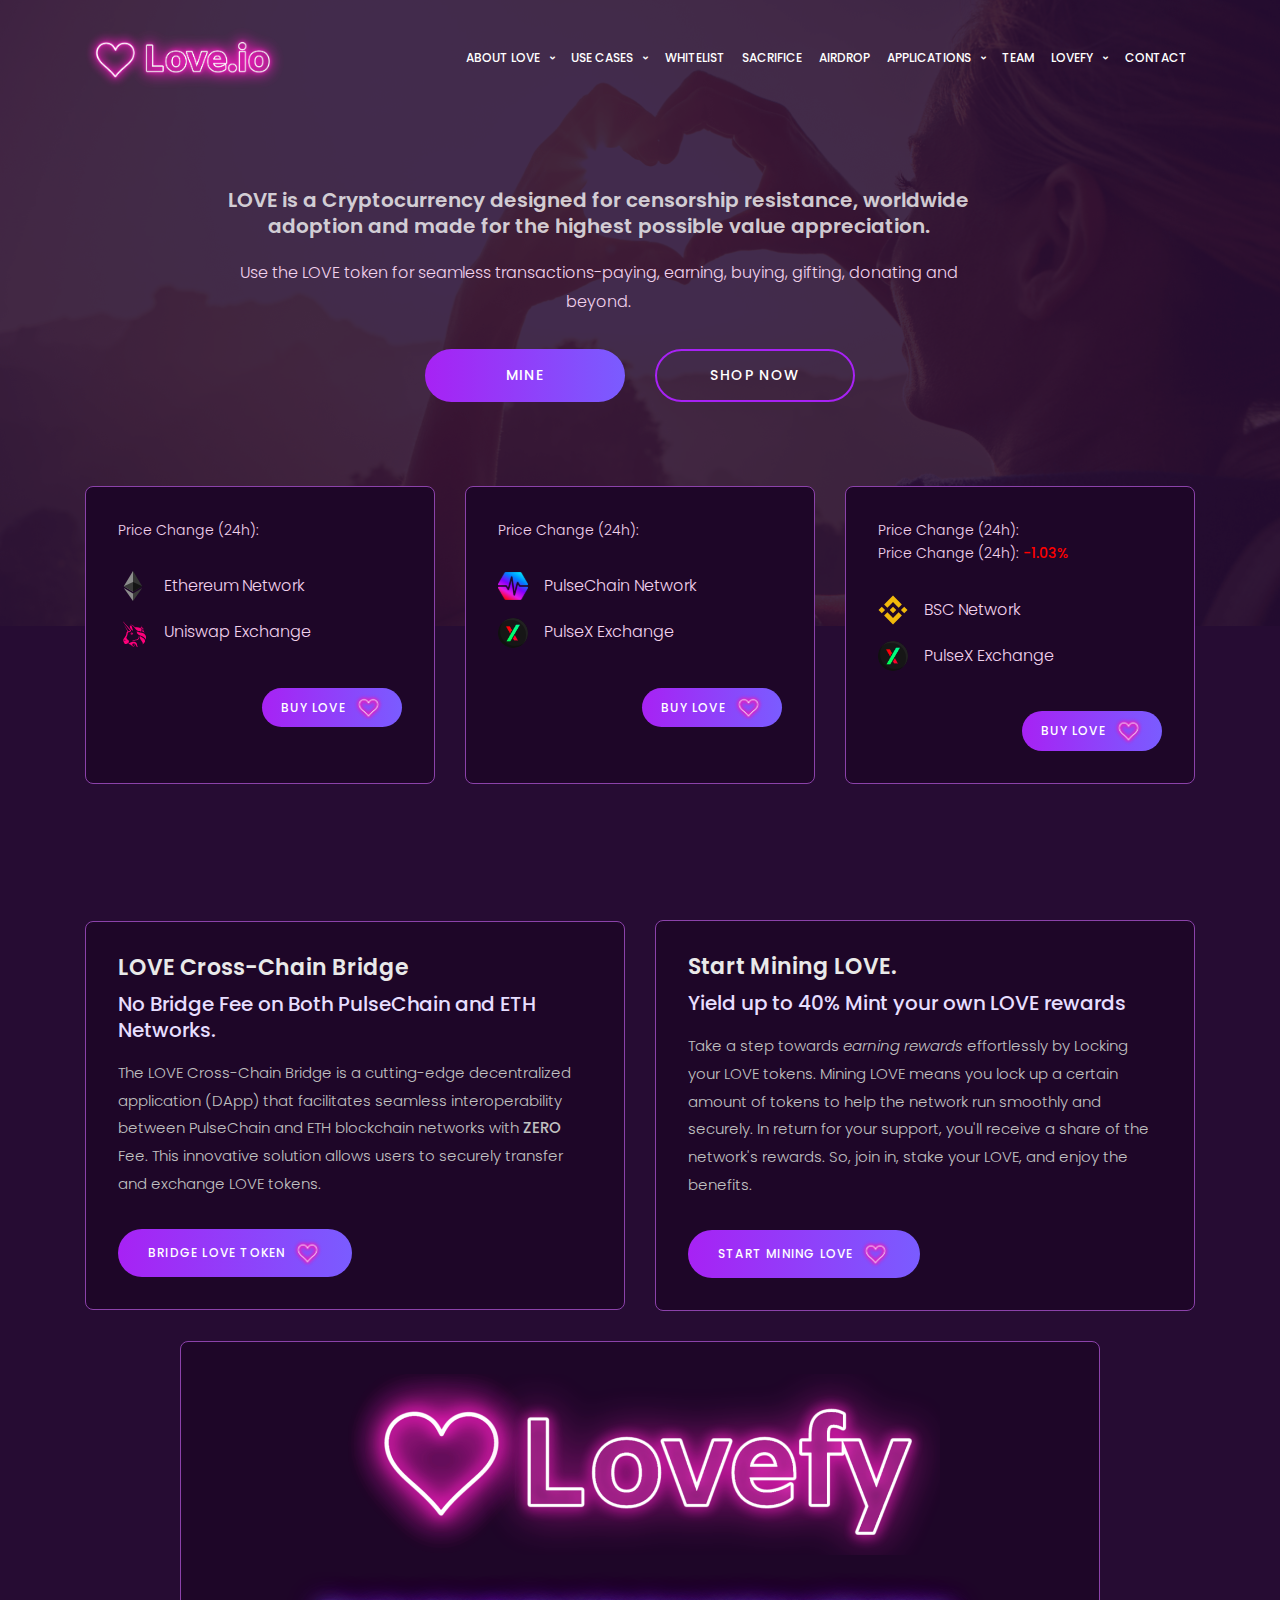
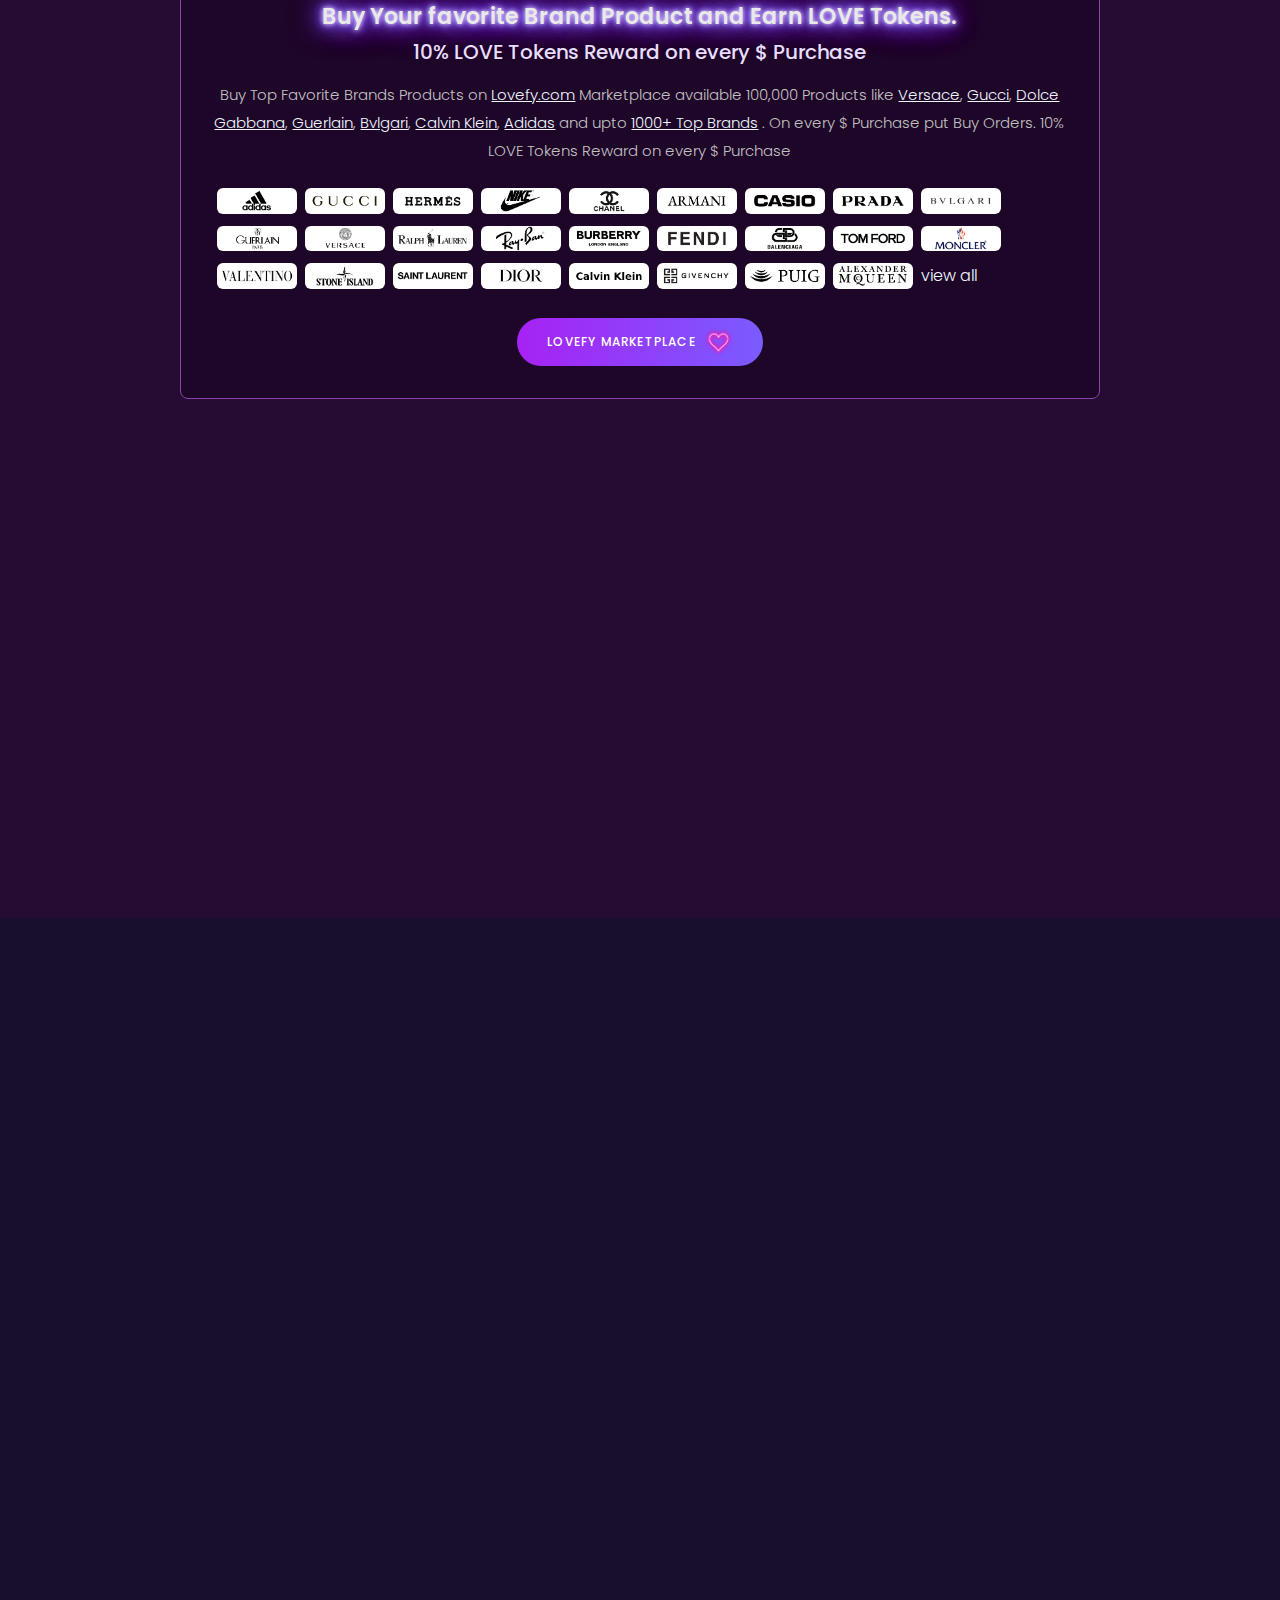
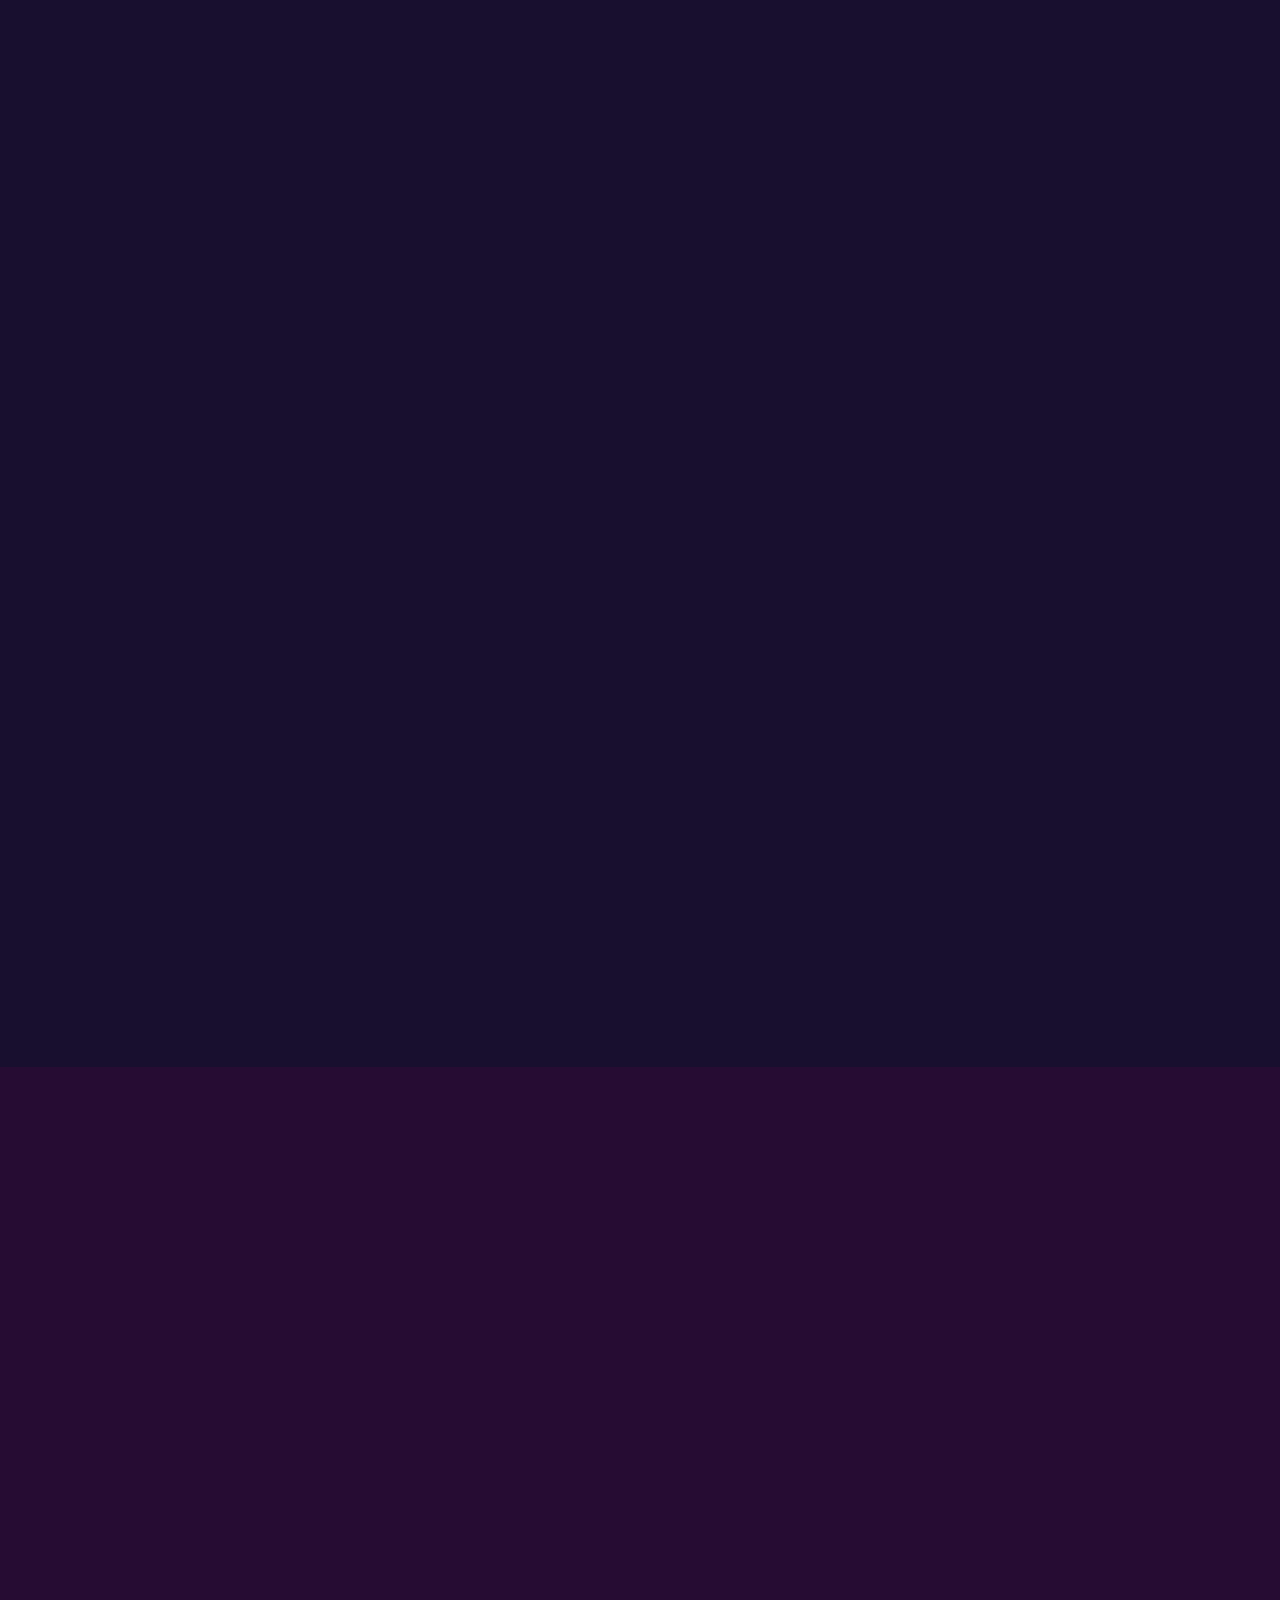
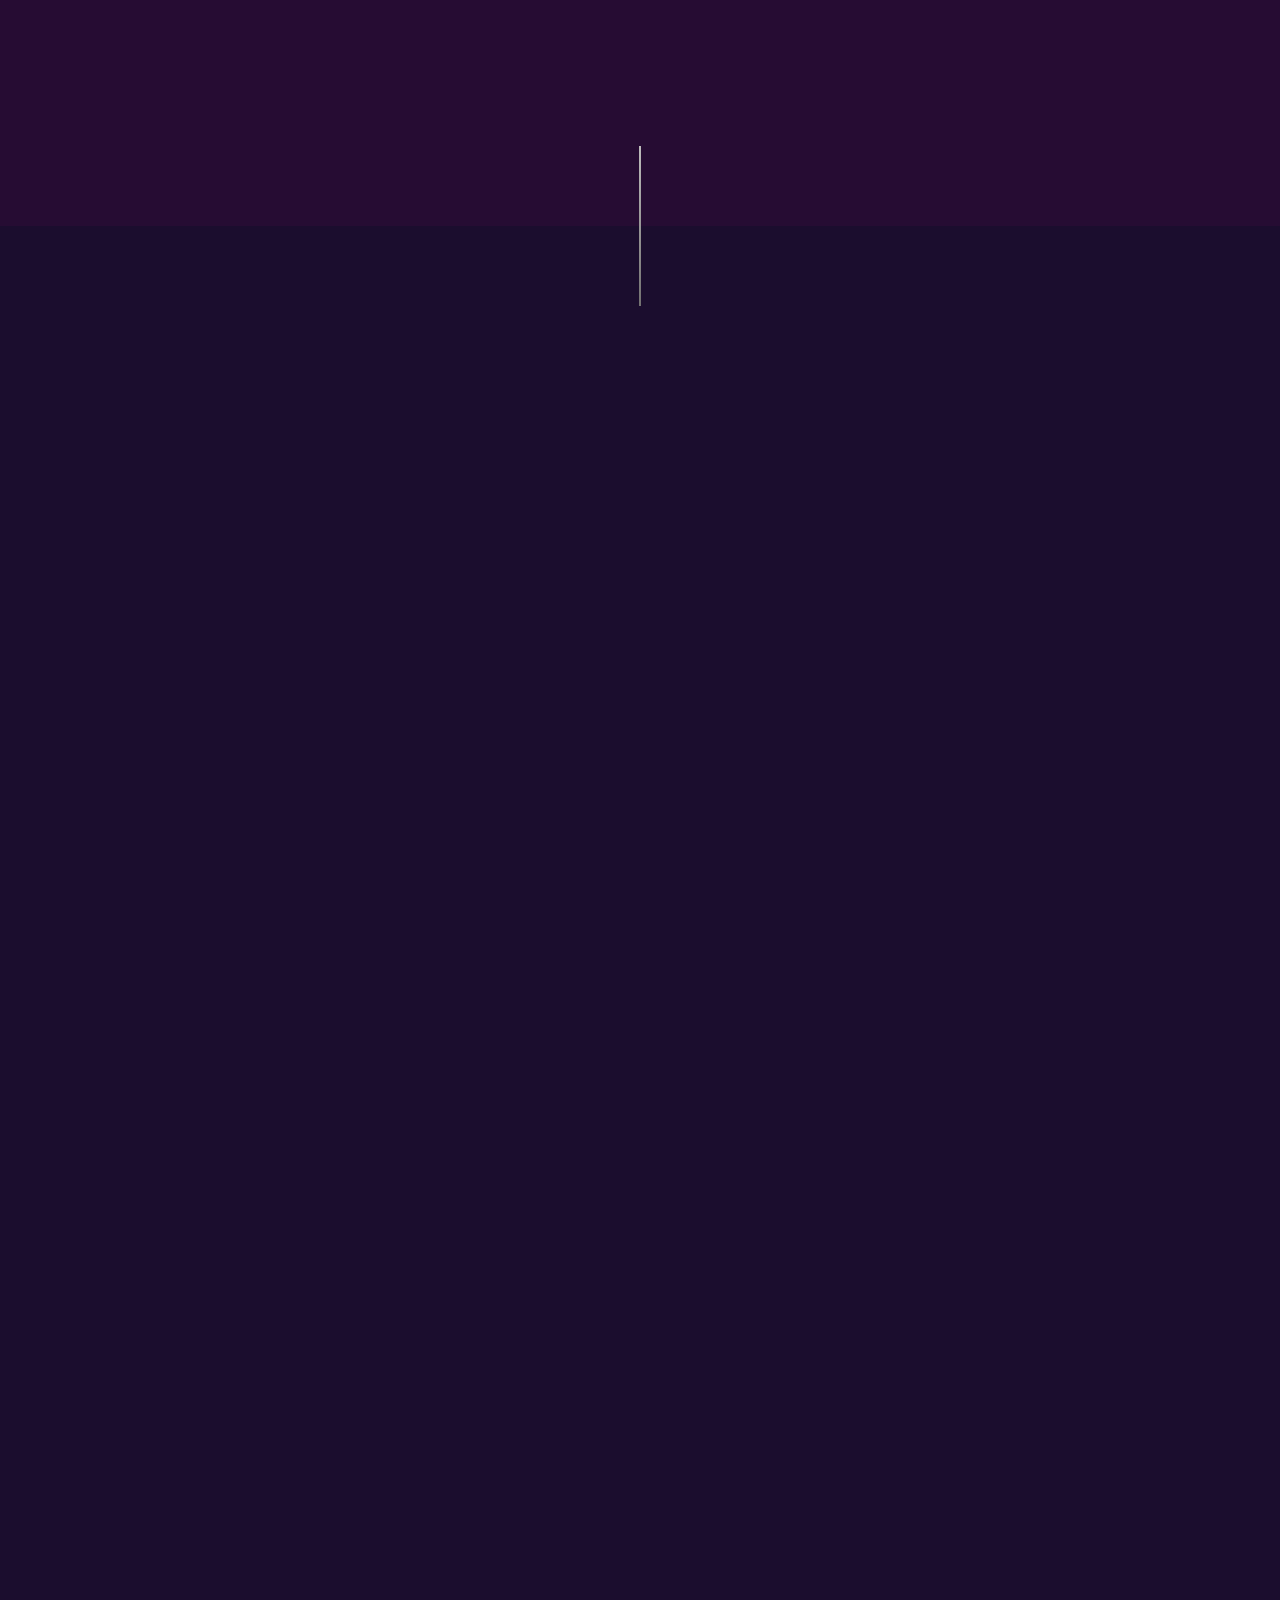
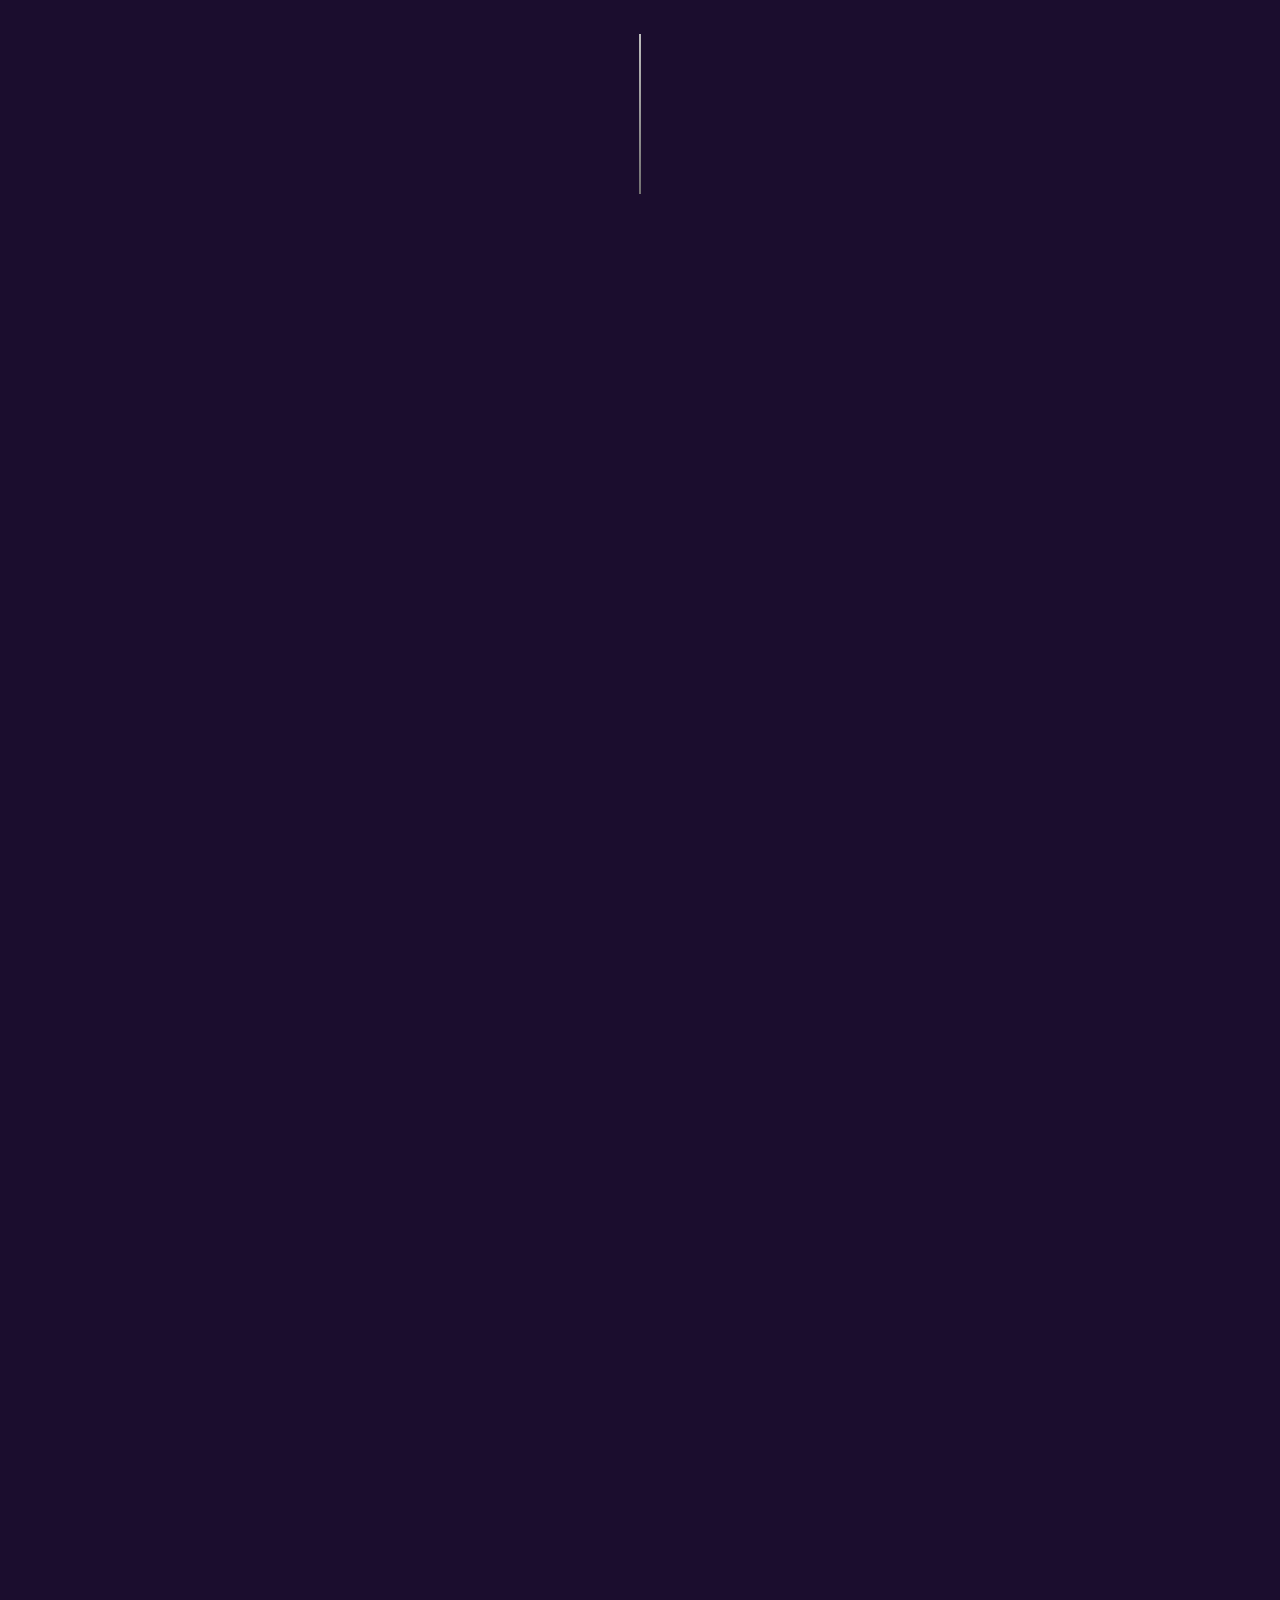
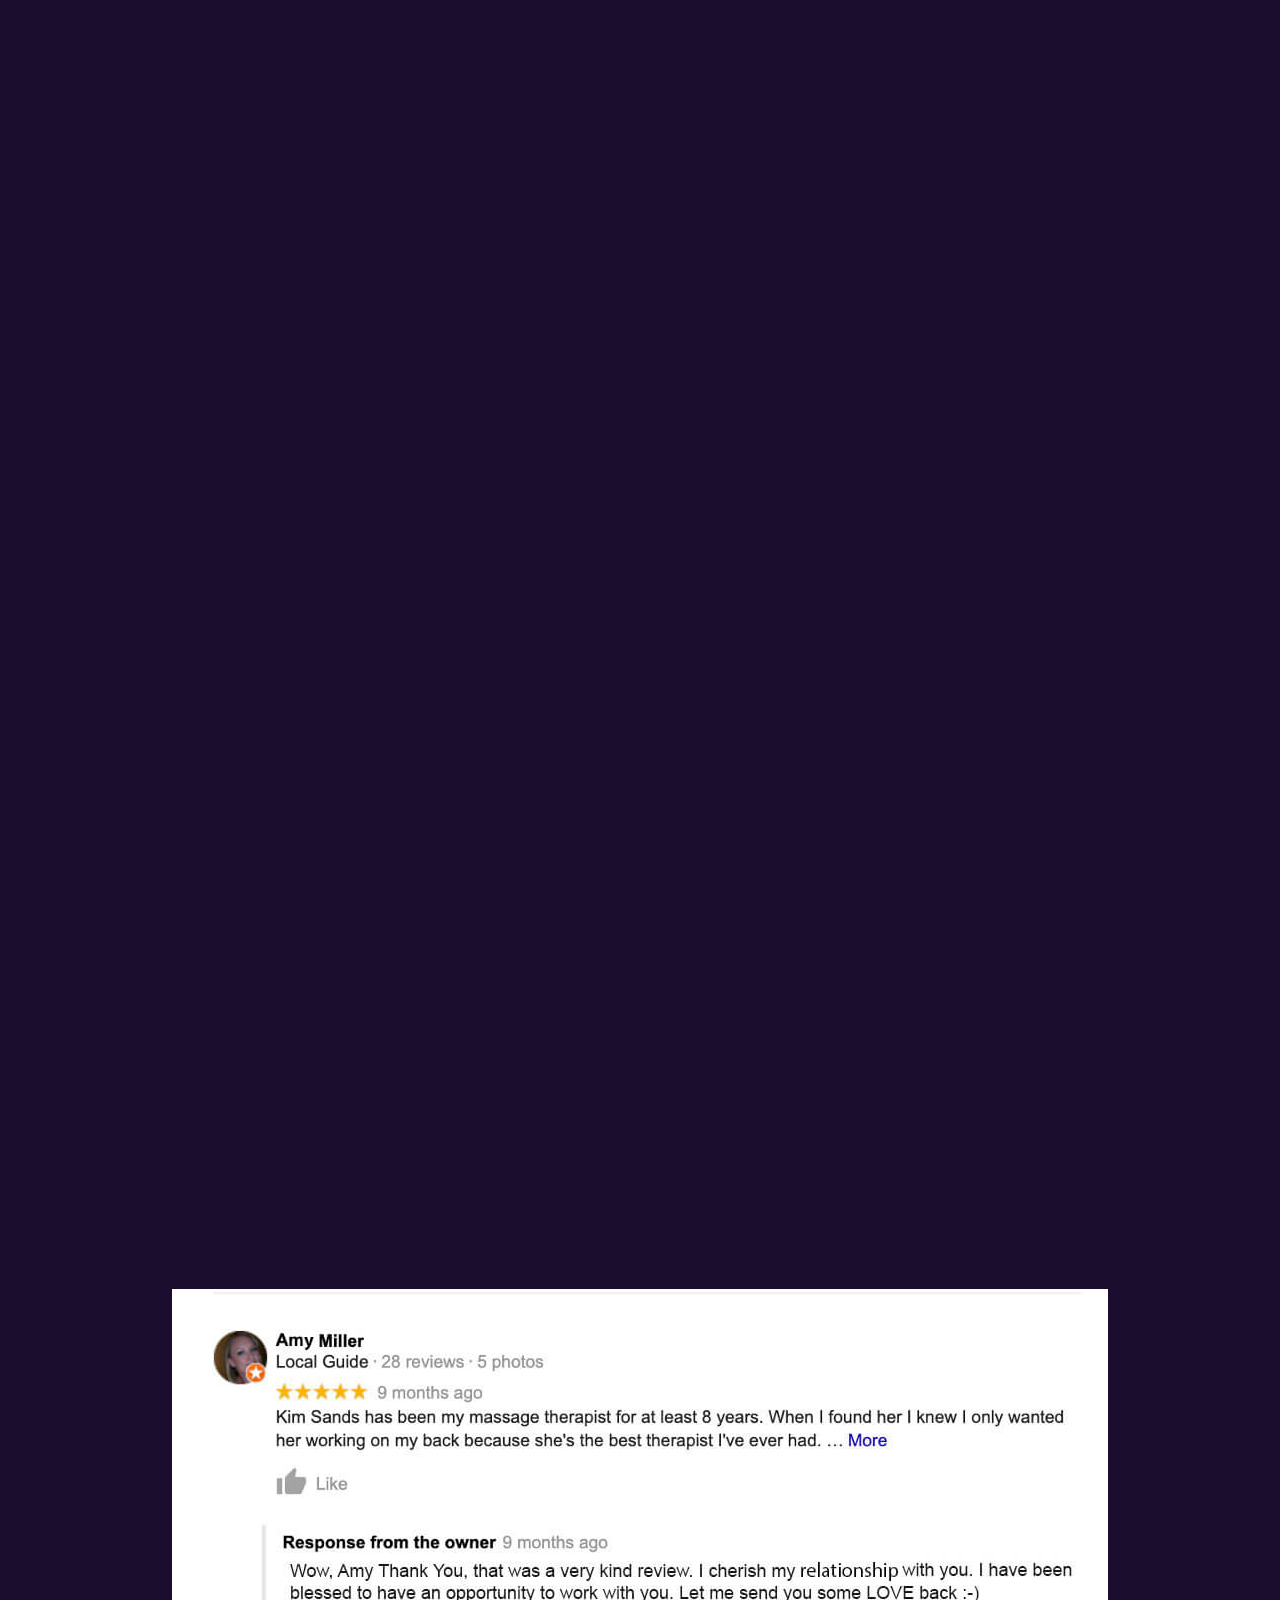
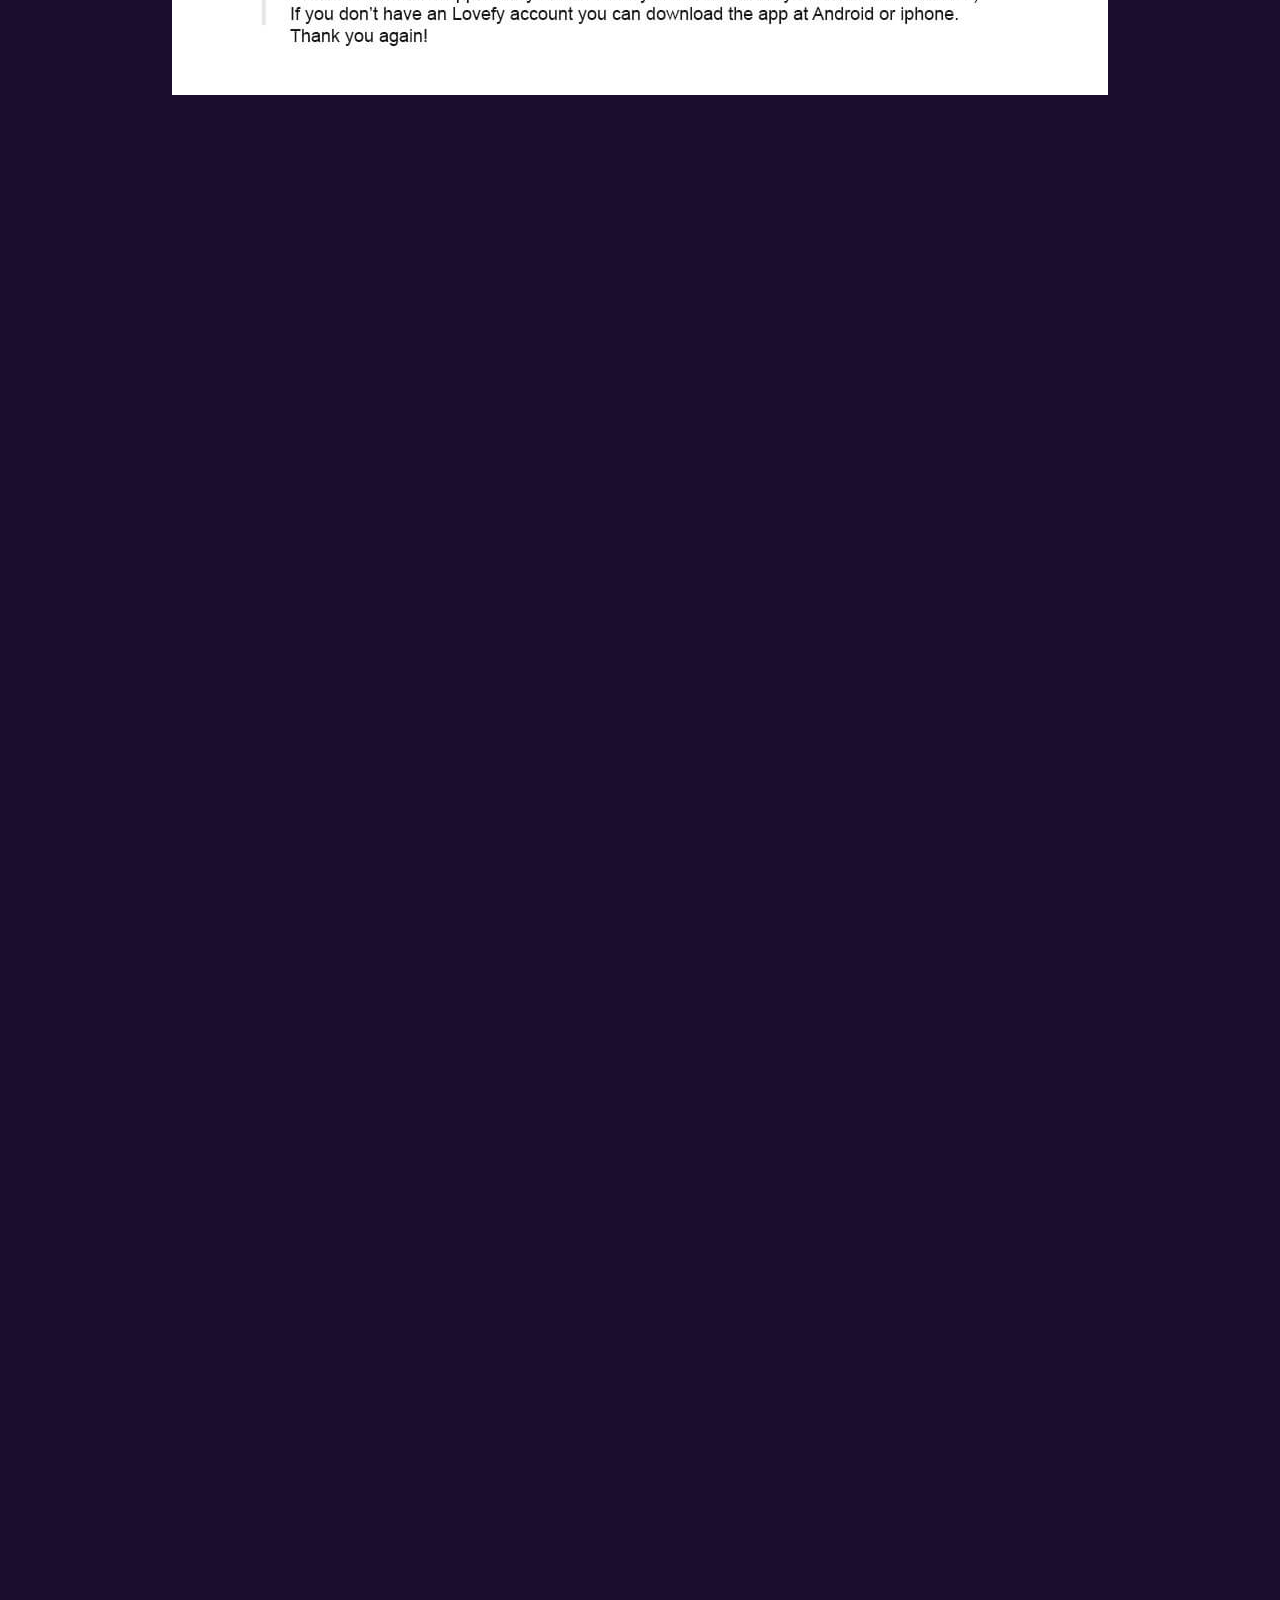
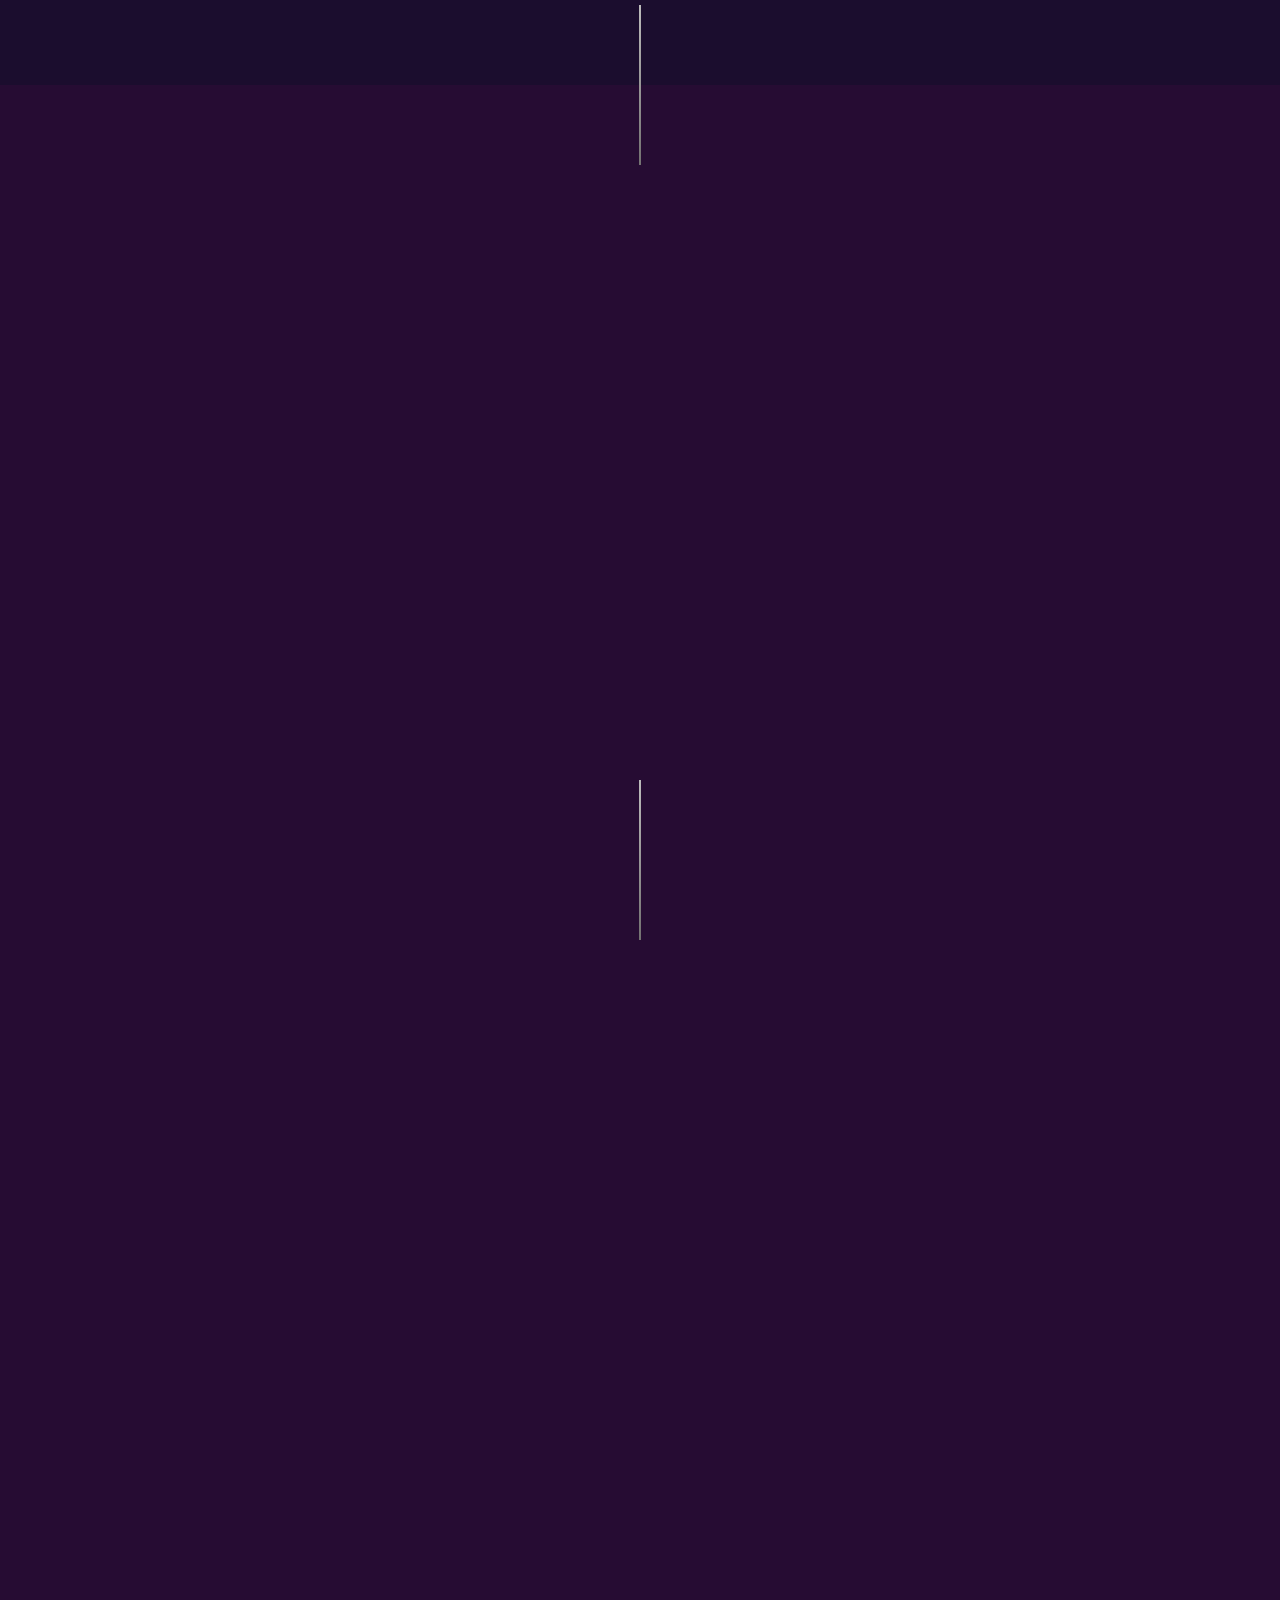
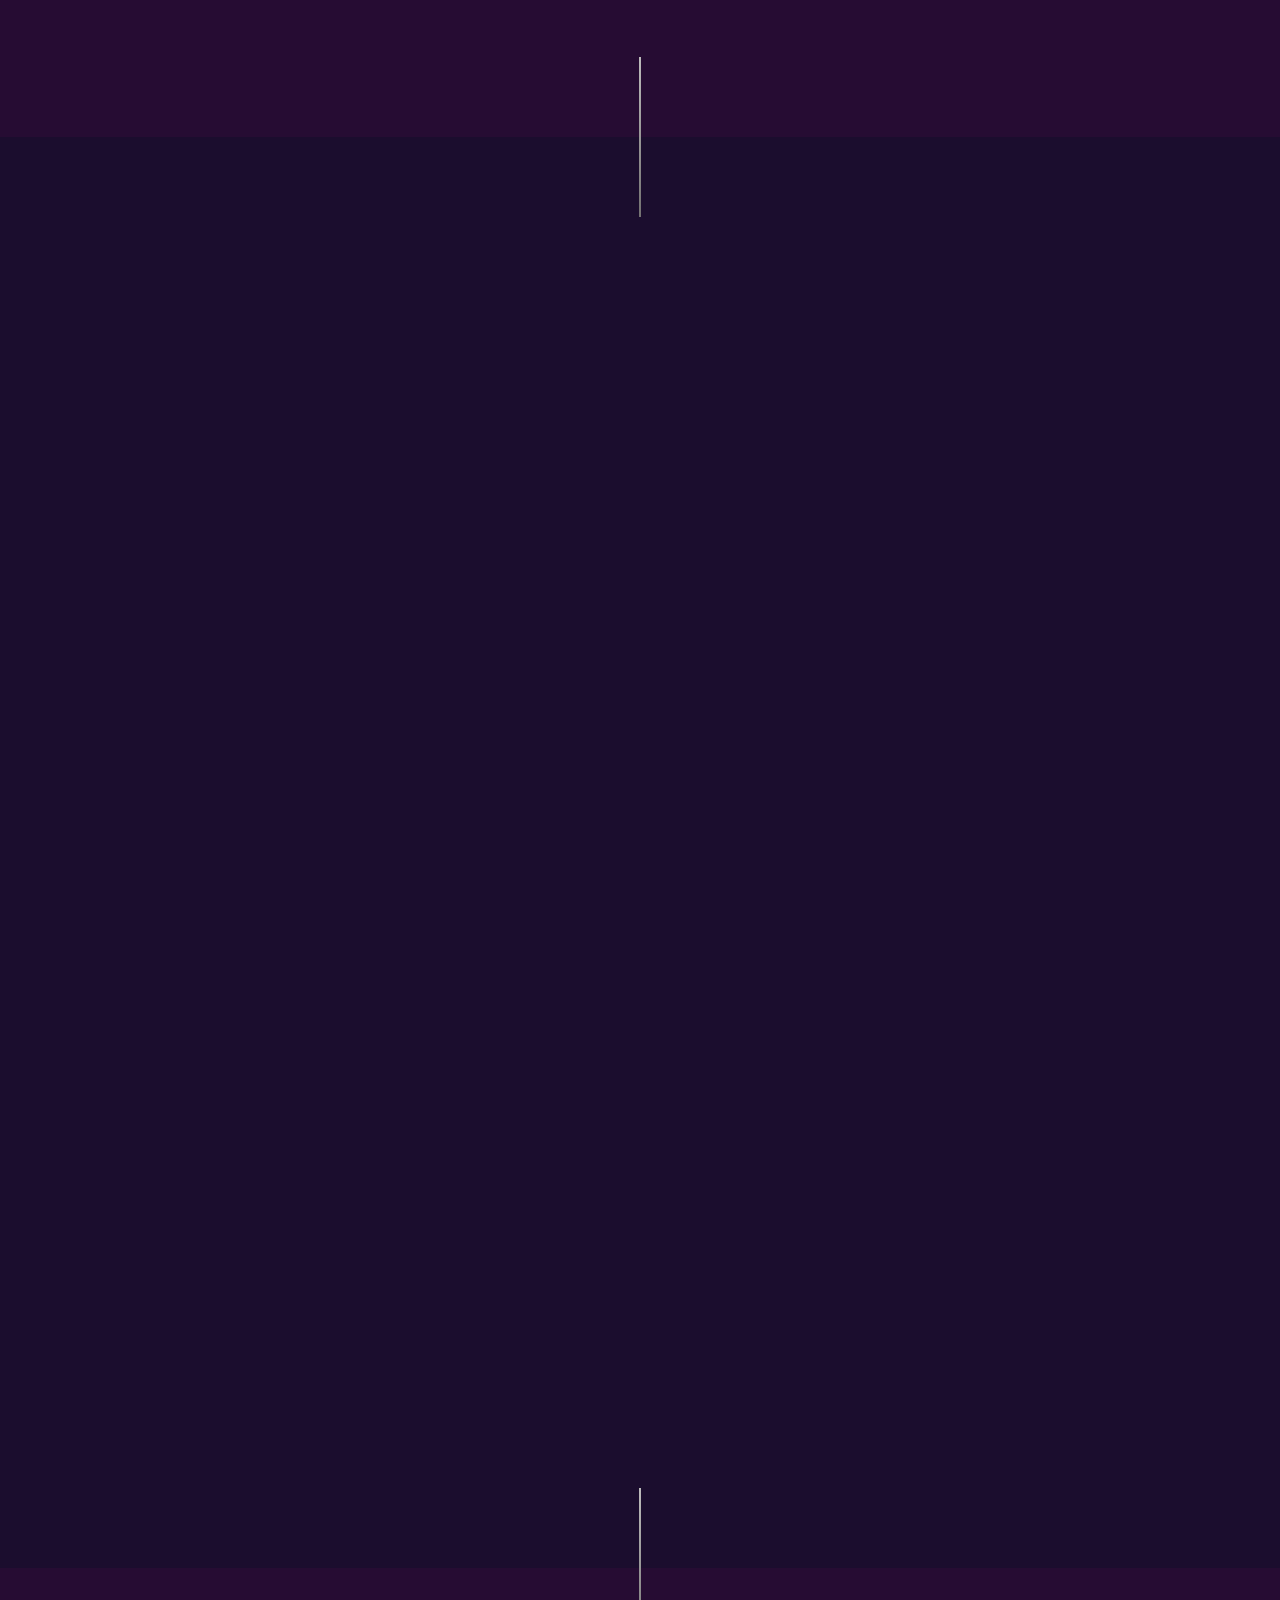
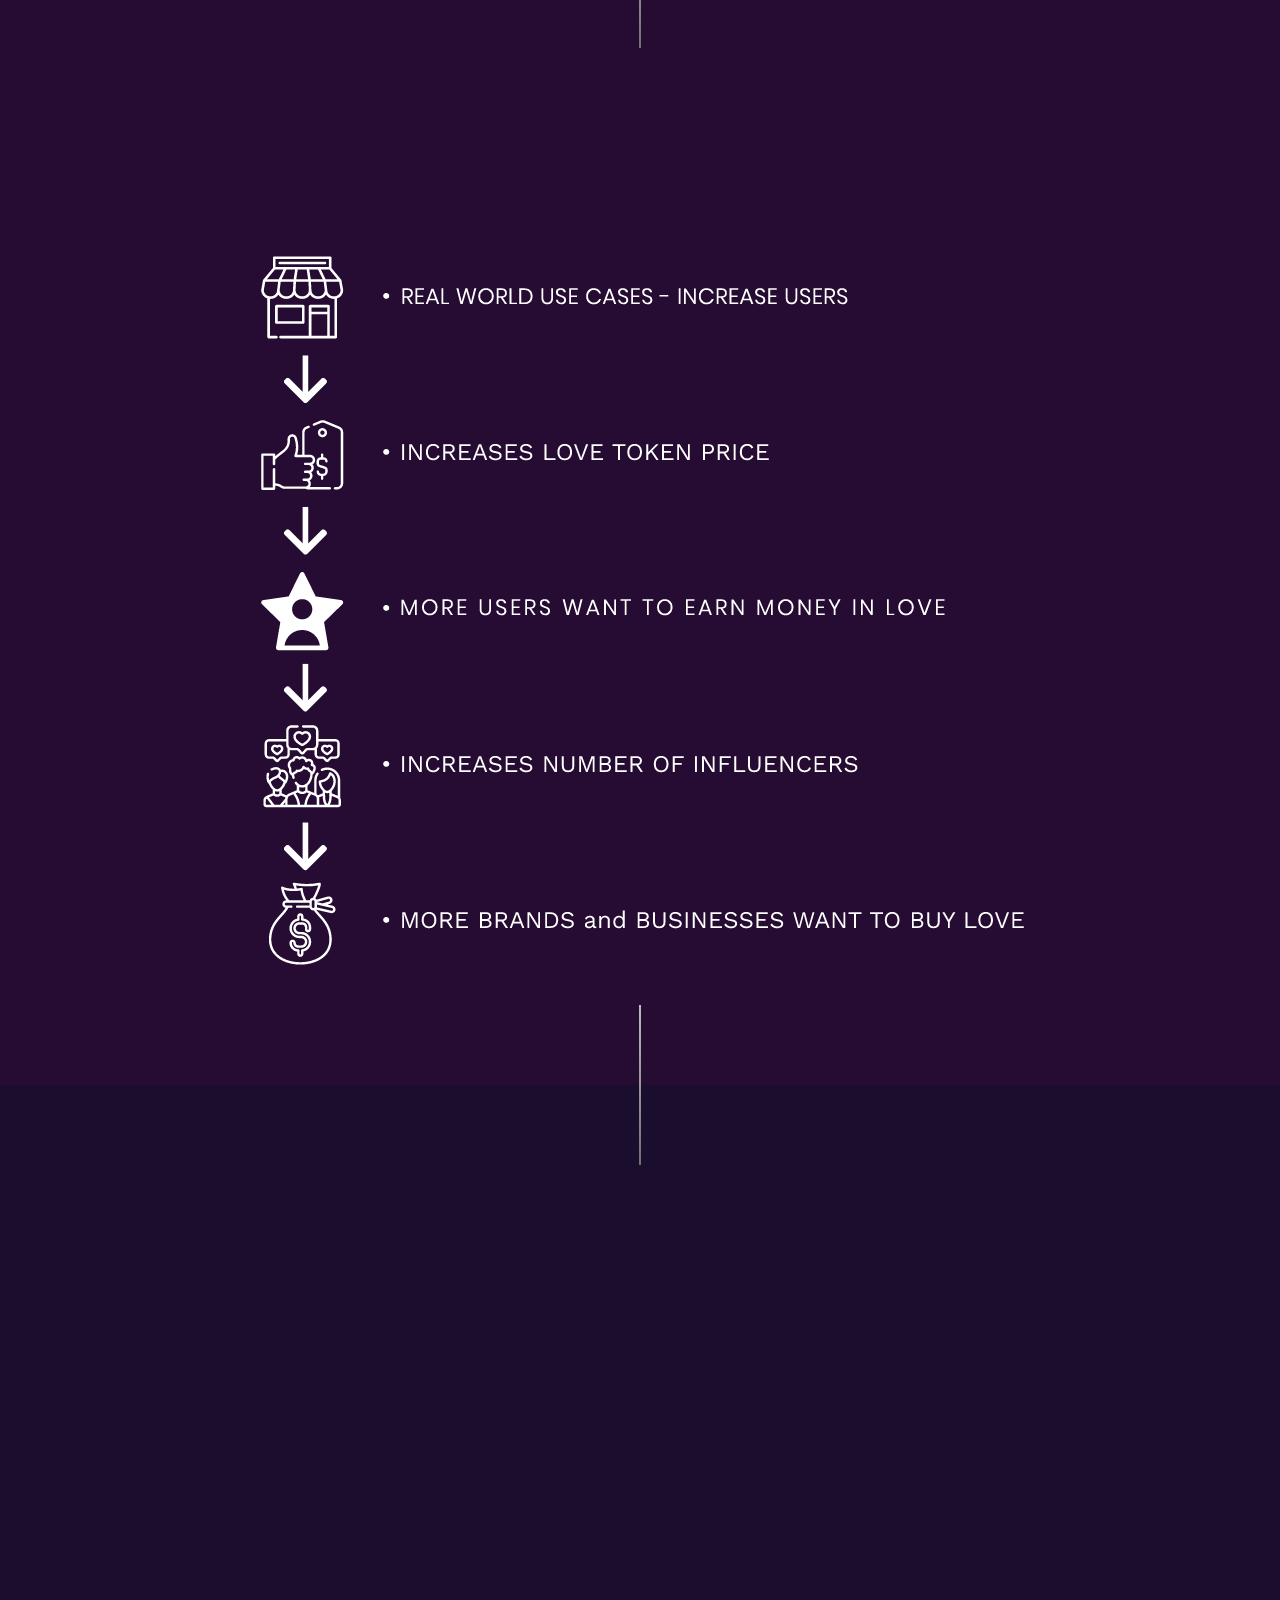
==== commit e843fe92: "commit" ====
--- a/today.html
+++ b/today.html
@@ -421,7 +421,7 @@
             <div class="banner-wrap">
               <div class="container">
                 <div class="row align-items-center">
-                  <div class="col-lg-9 mx-auto pr-0 py-5 ">
+                  <div class="col-lg-9 mx-auto  pt-md-5 pt-3 pb-md-5 pb-5 ">
                     <div class=" pt-4 pb-5 mb-5">
                       <div class="cpn-text cpn-text-s1 mt-0 w-100">
                         <h4 class="animated title title-semibold fadeInUp text-center header-heading"
@@ -544,7 +544,7 @@
       <section class="header-cards-div">
         <div class="container">
           <div class="row justify-content-center ">
-            <div class="col-lg-4">
+            <div class="col-lg-4 mb-3">
               <div class="header-cards h-100">
                 <div class="mb-3">
                   <a href="https://dexscreener.com/ethereum/0x7bfa17e9d4296bf9697769a55b6654222e36097e" target="_blank"
@@ -591,7 +591,7 @@
               </div>
             </div>
 
-            <div class="col-lg-4">
+            <div class="col-lg-4 mb-3">
               <div class="header-cards h-100">
                 <div class="mb-2">
                   <a href="https://dexscreener.com/pulsechain/0xf488e4bd34f821c0888e0d04513153a326499bd9"
@@ -634,7 +634,7 @@
               </div>
             </div>
 
-            <div class="col-lg-4">
+            <div class="col-lg-4 mb-3">
               <div class="header-cards h-100">
                 <div class="mb-2">
                   <a href="https://dexscreener.com/pulsechain/0xf488e4bd34f821c0888e0d04513153a326499bd9"
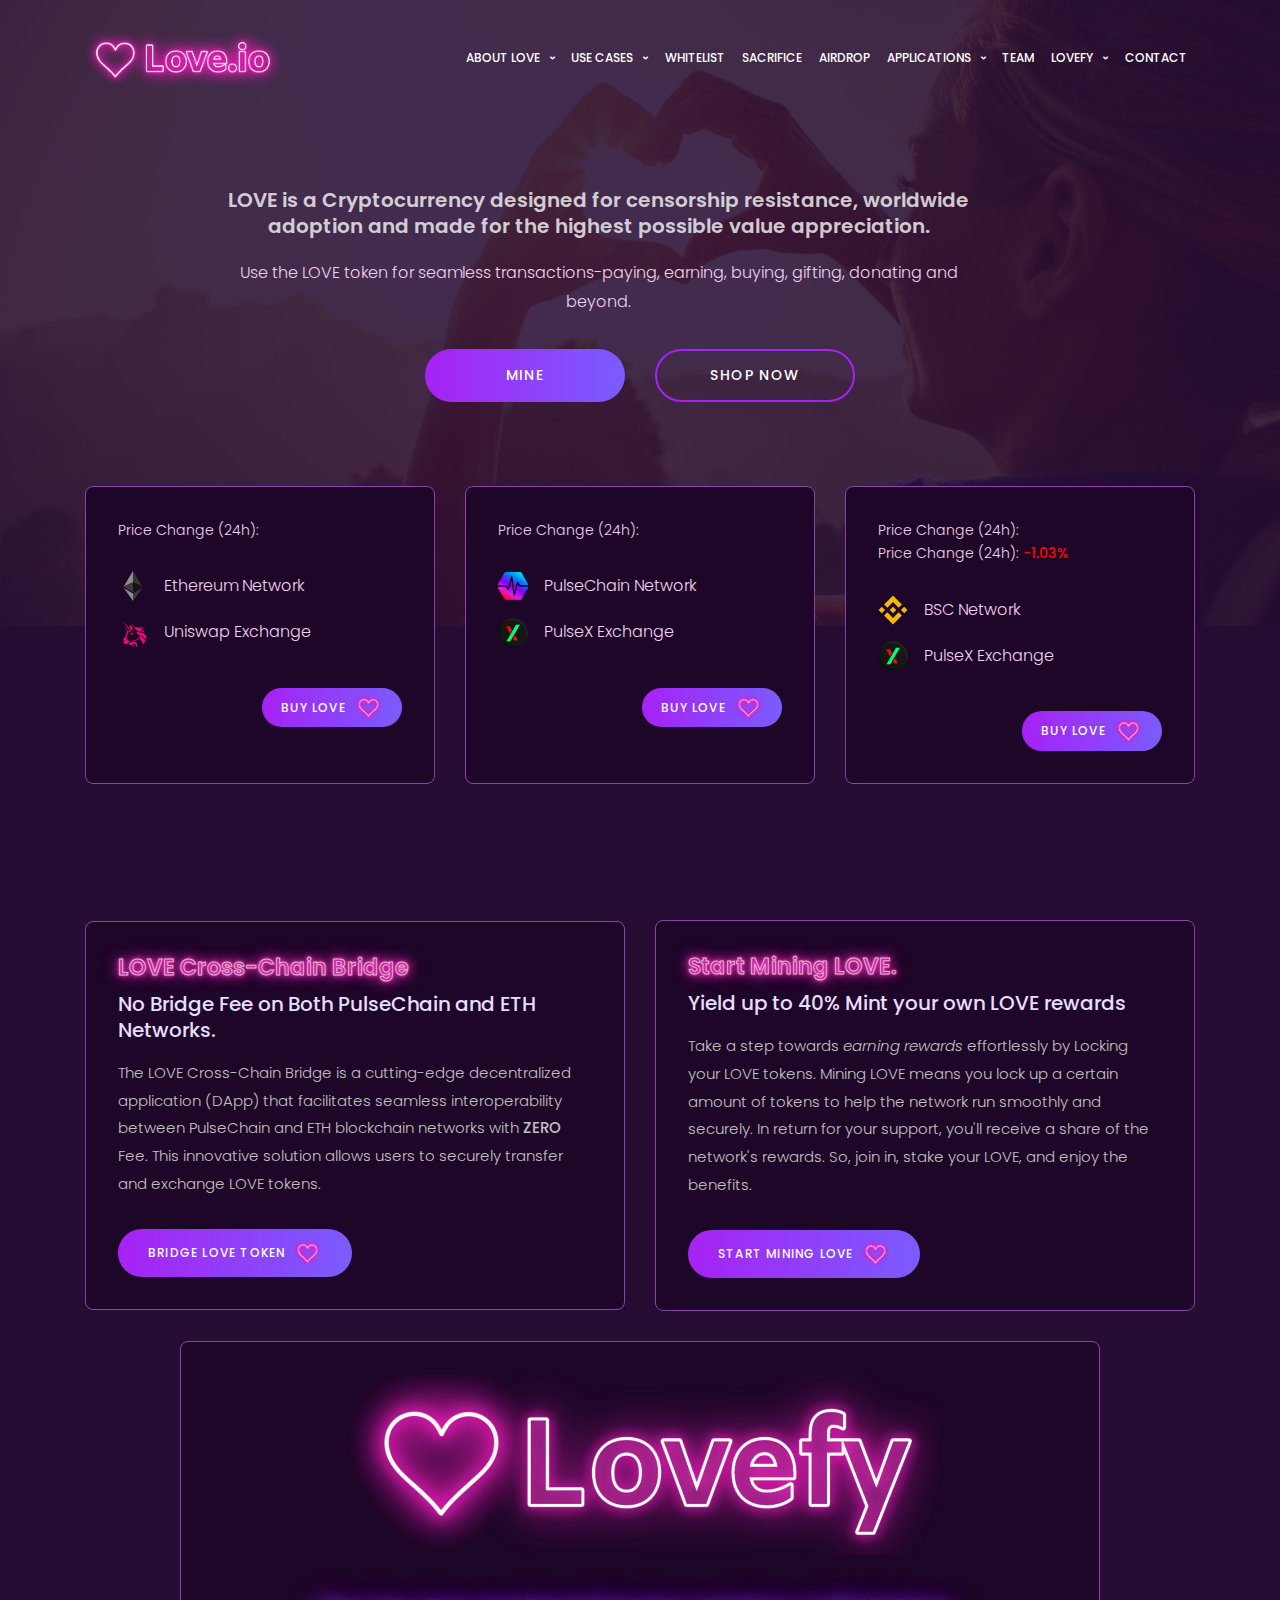
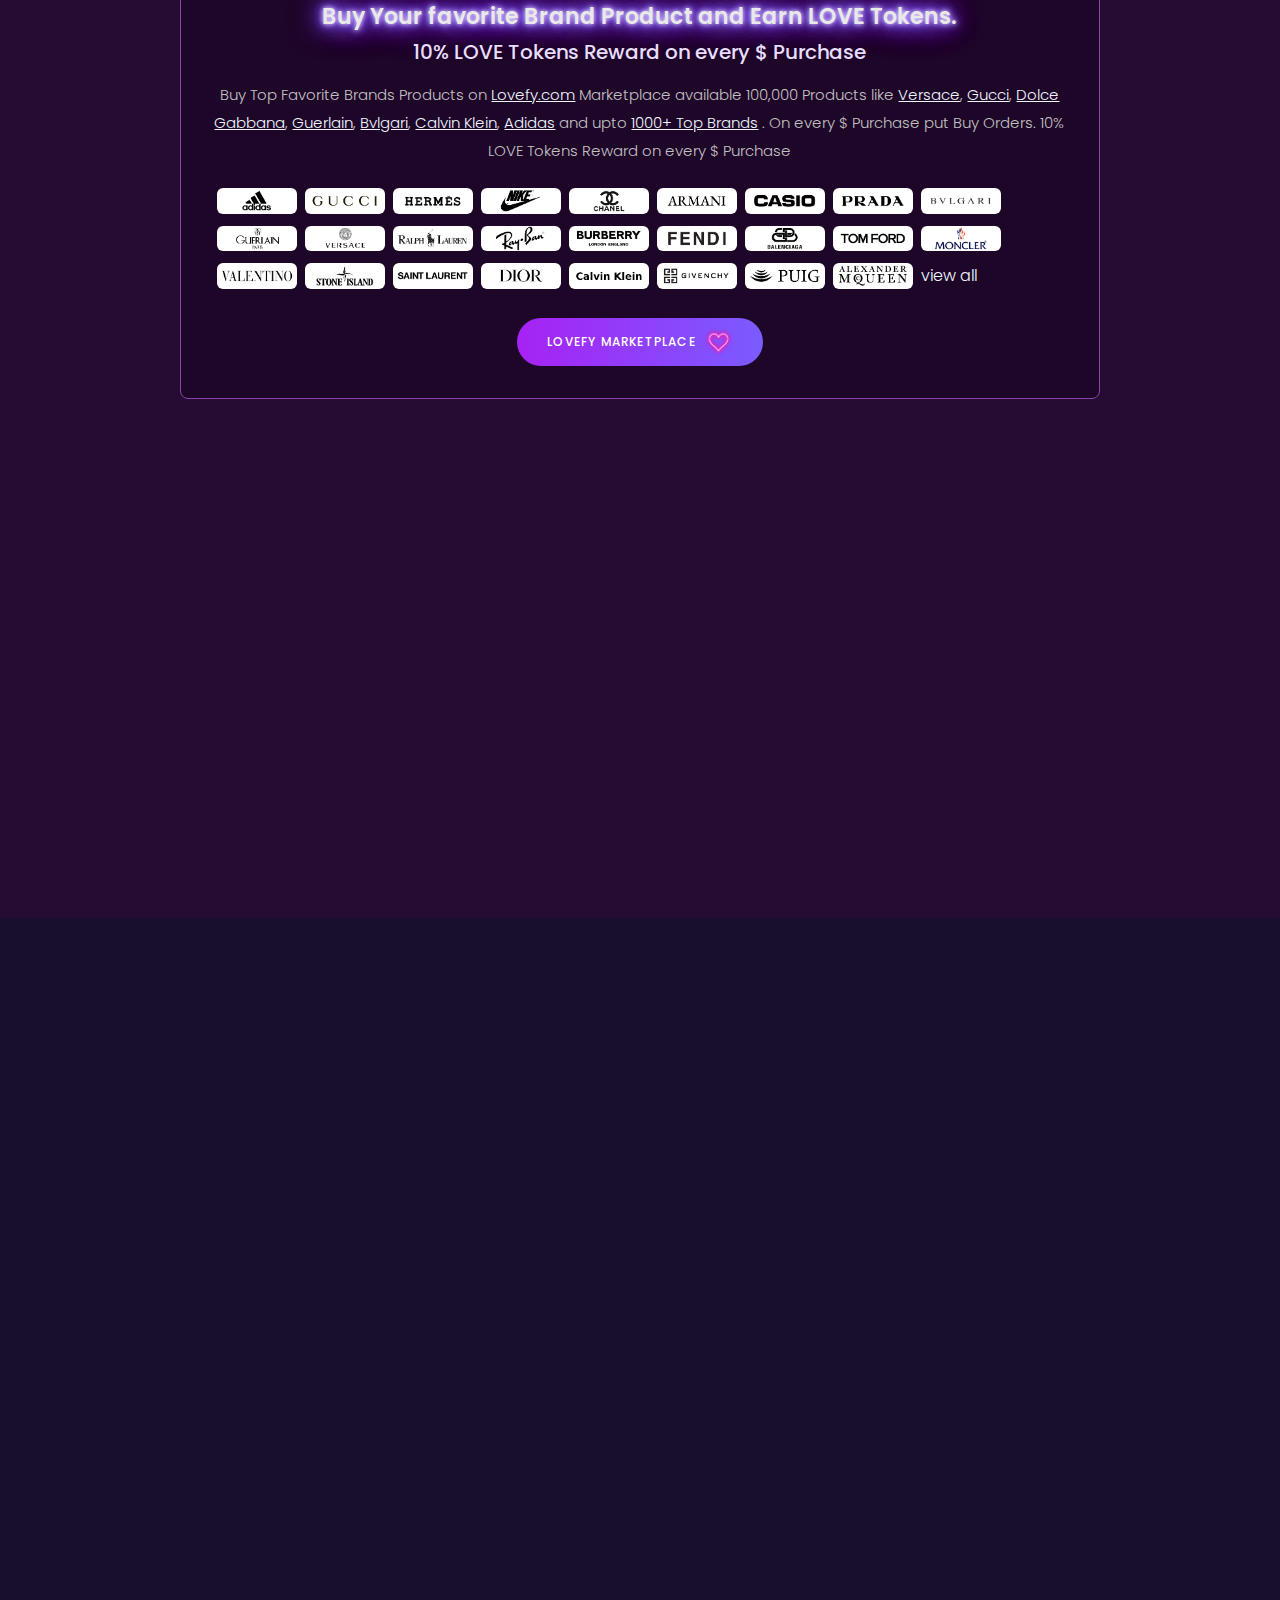
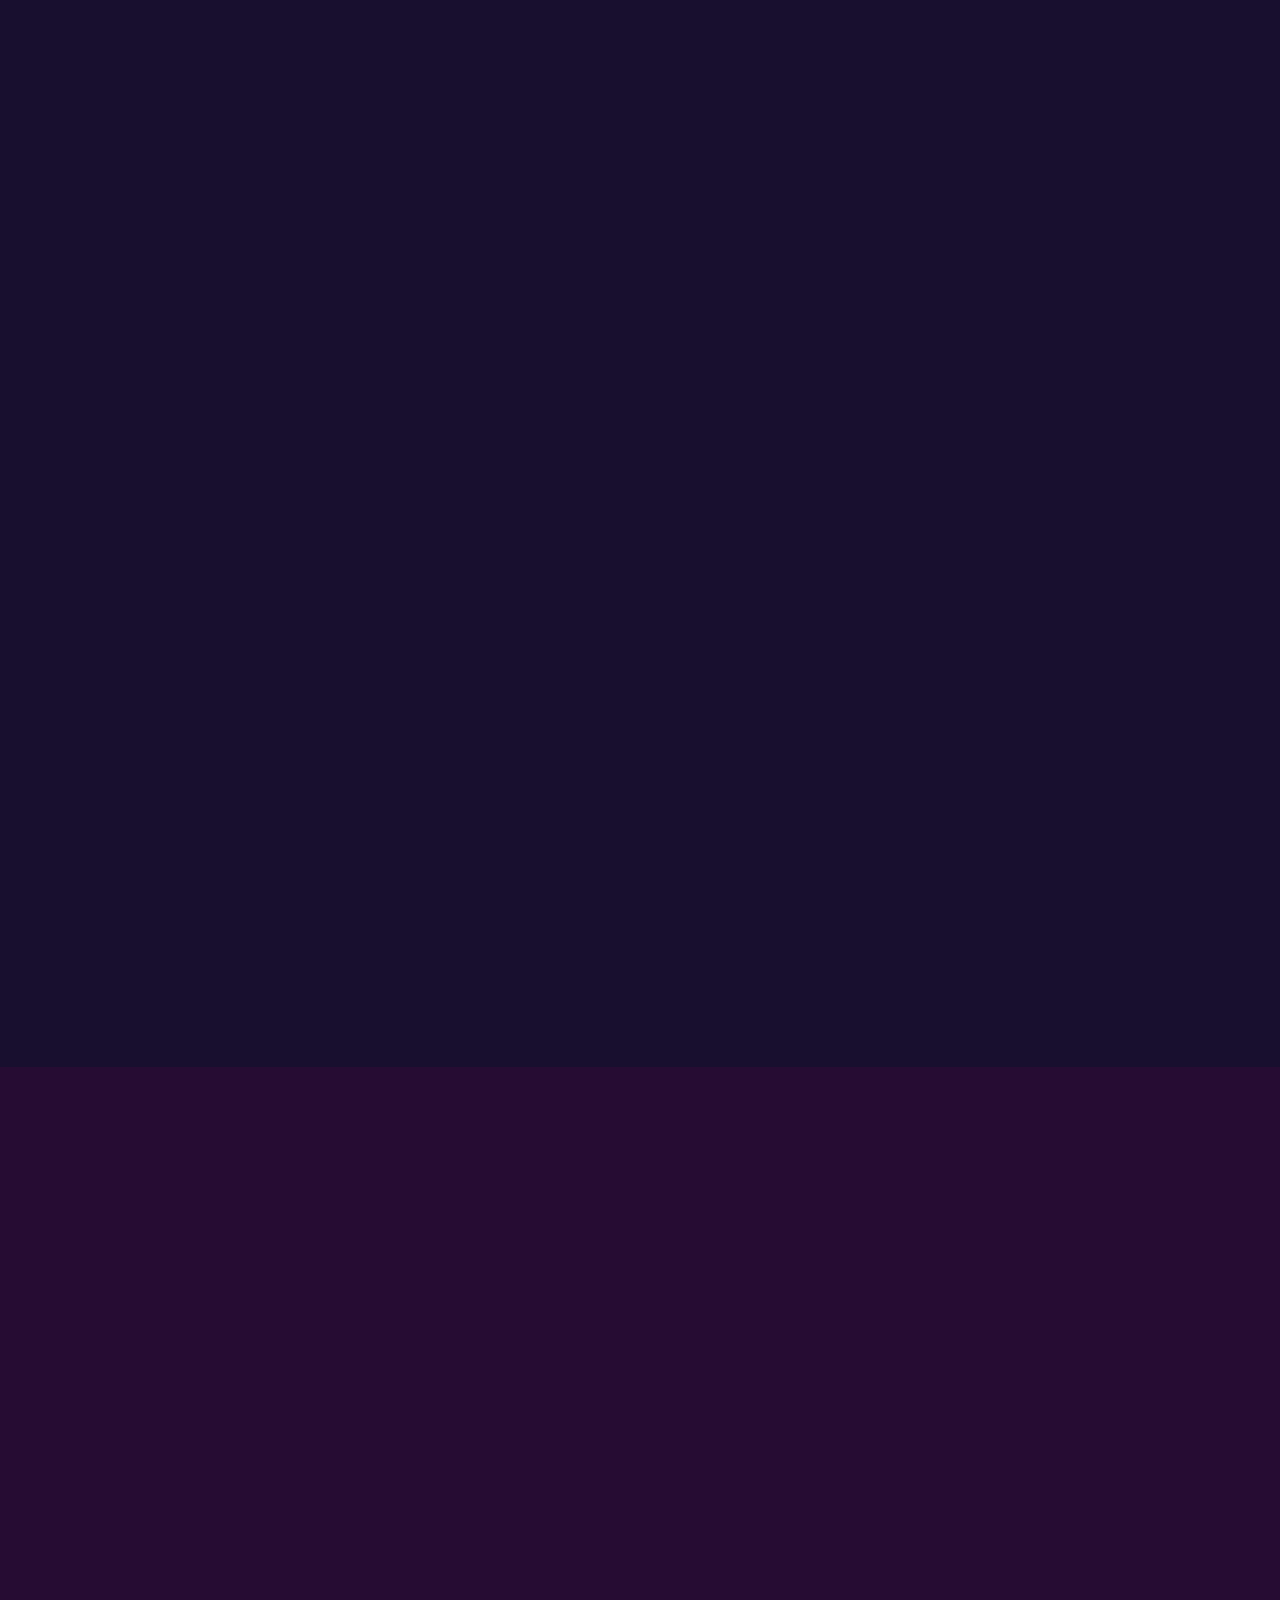
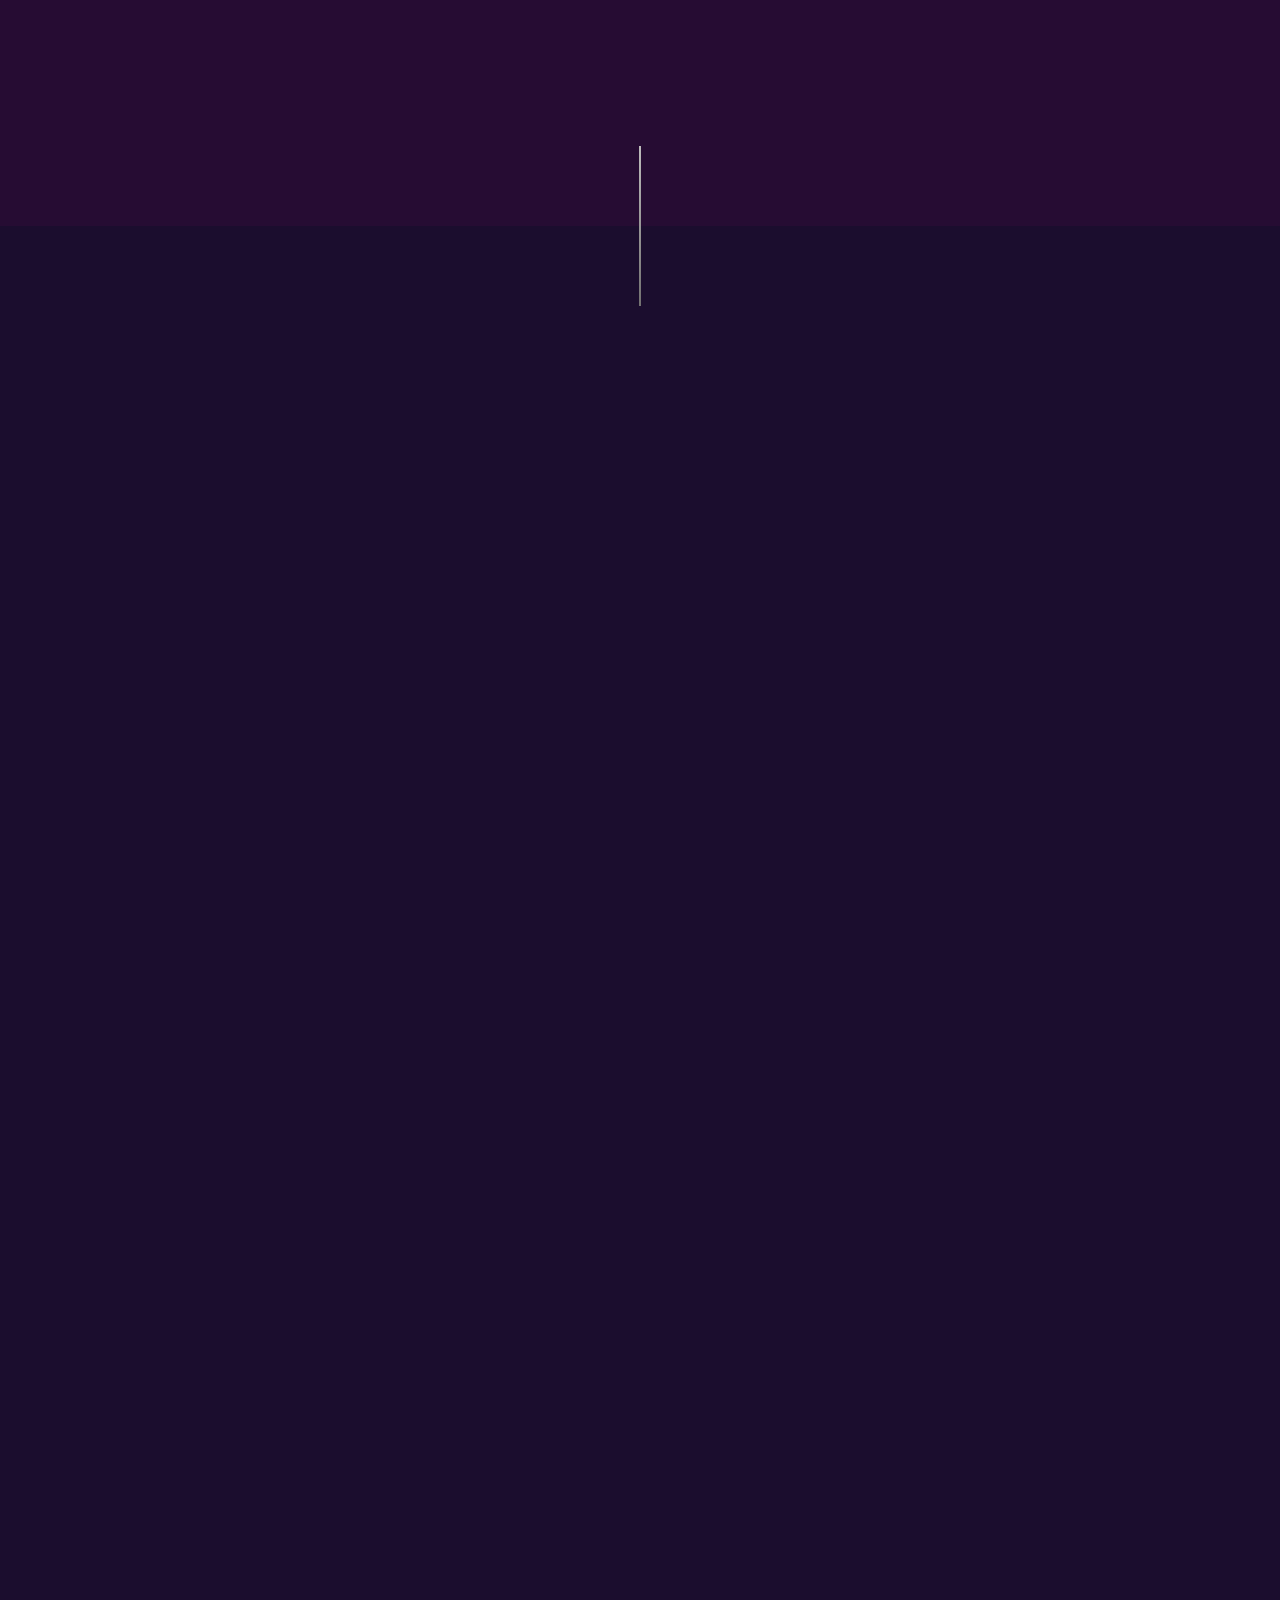
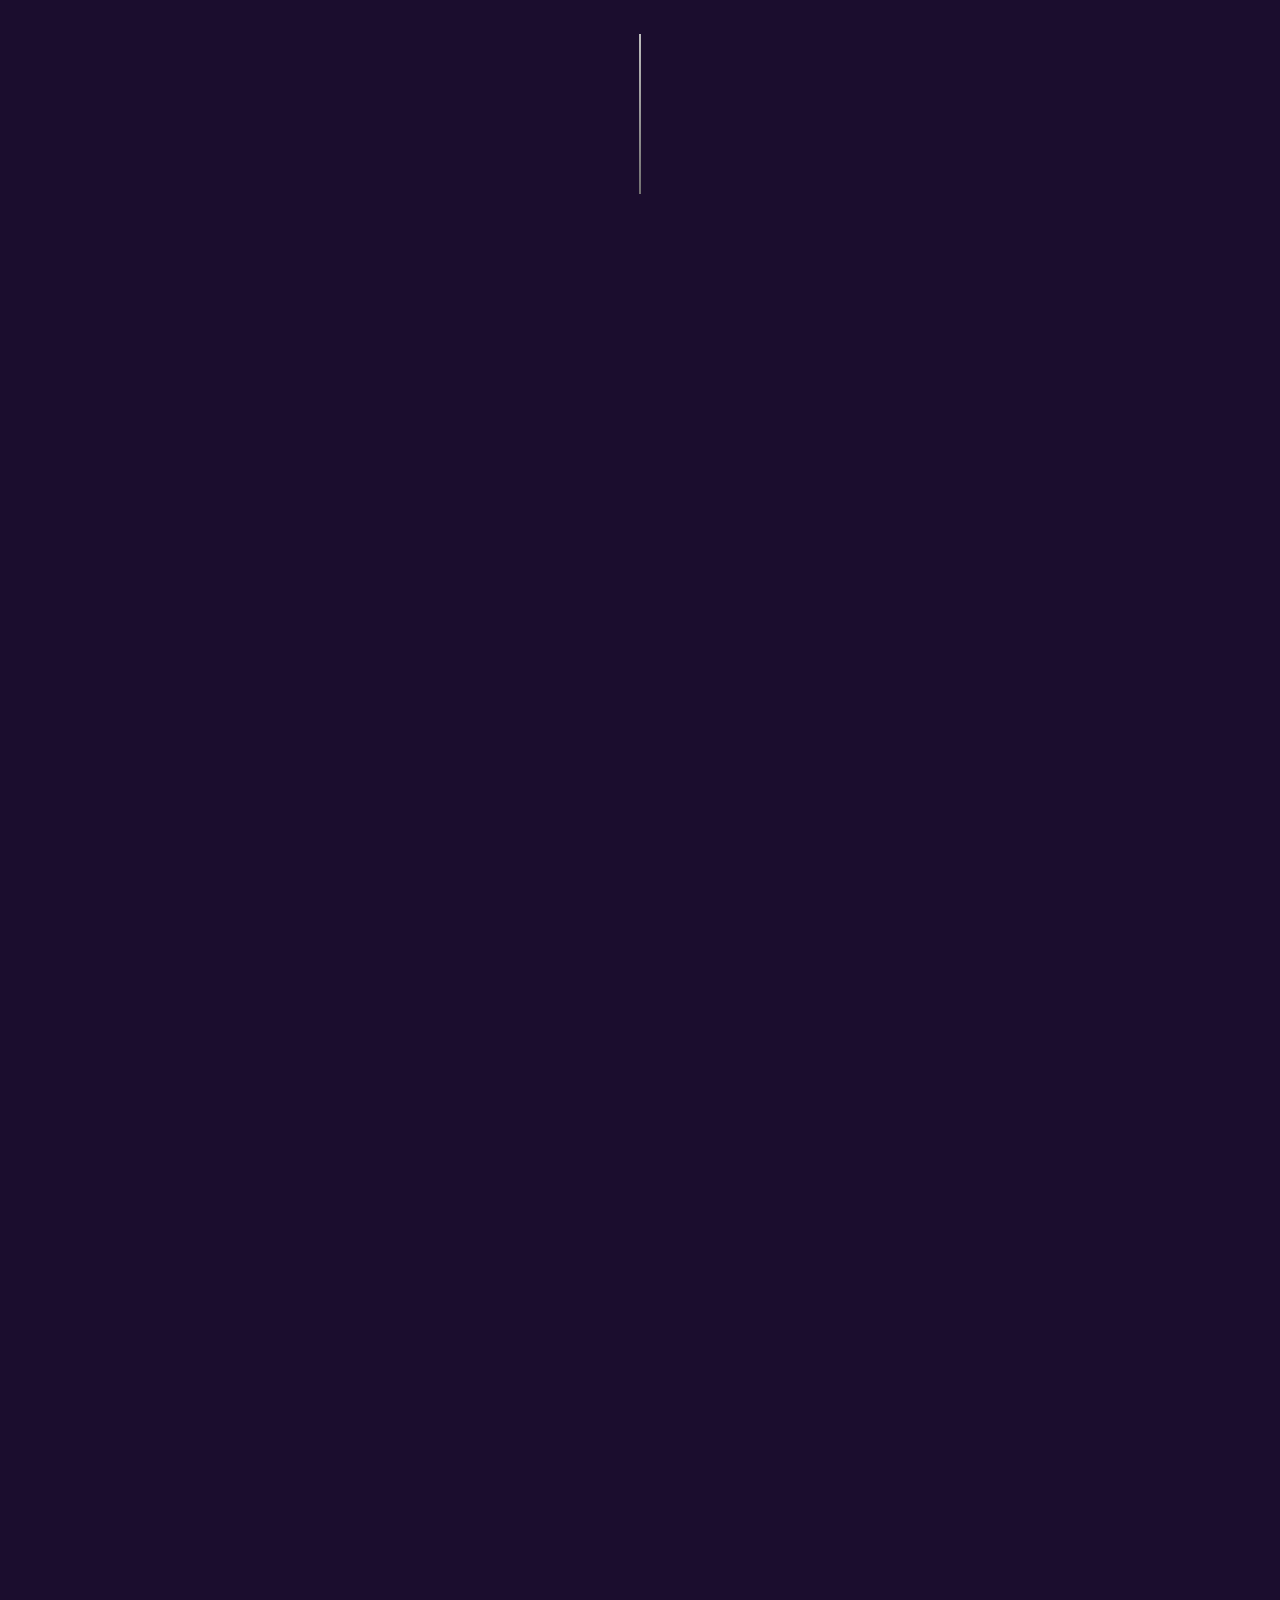
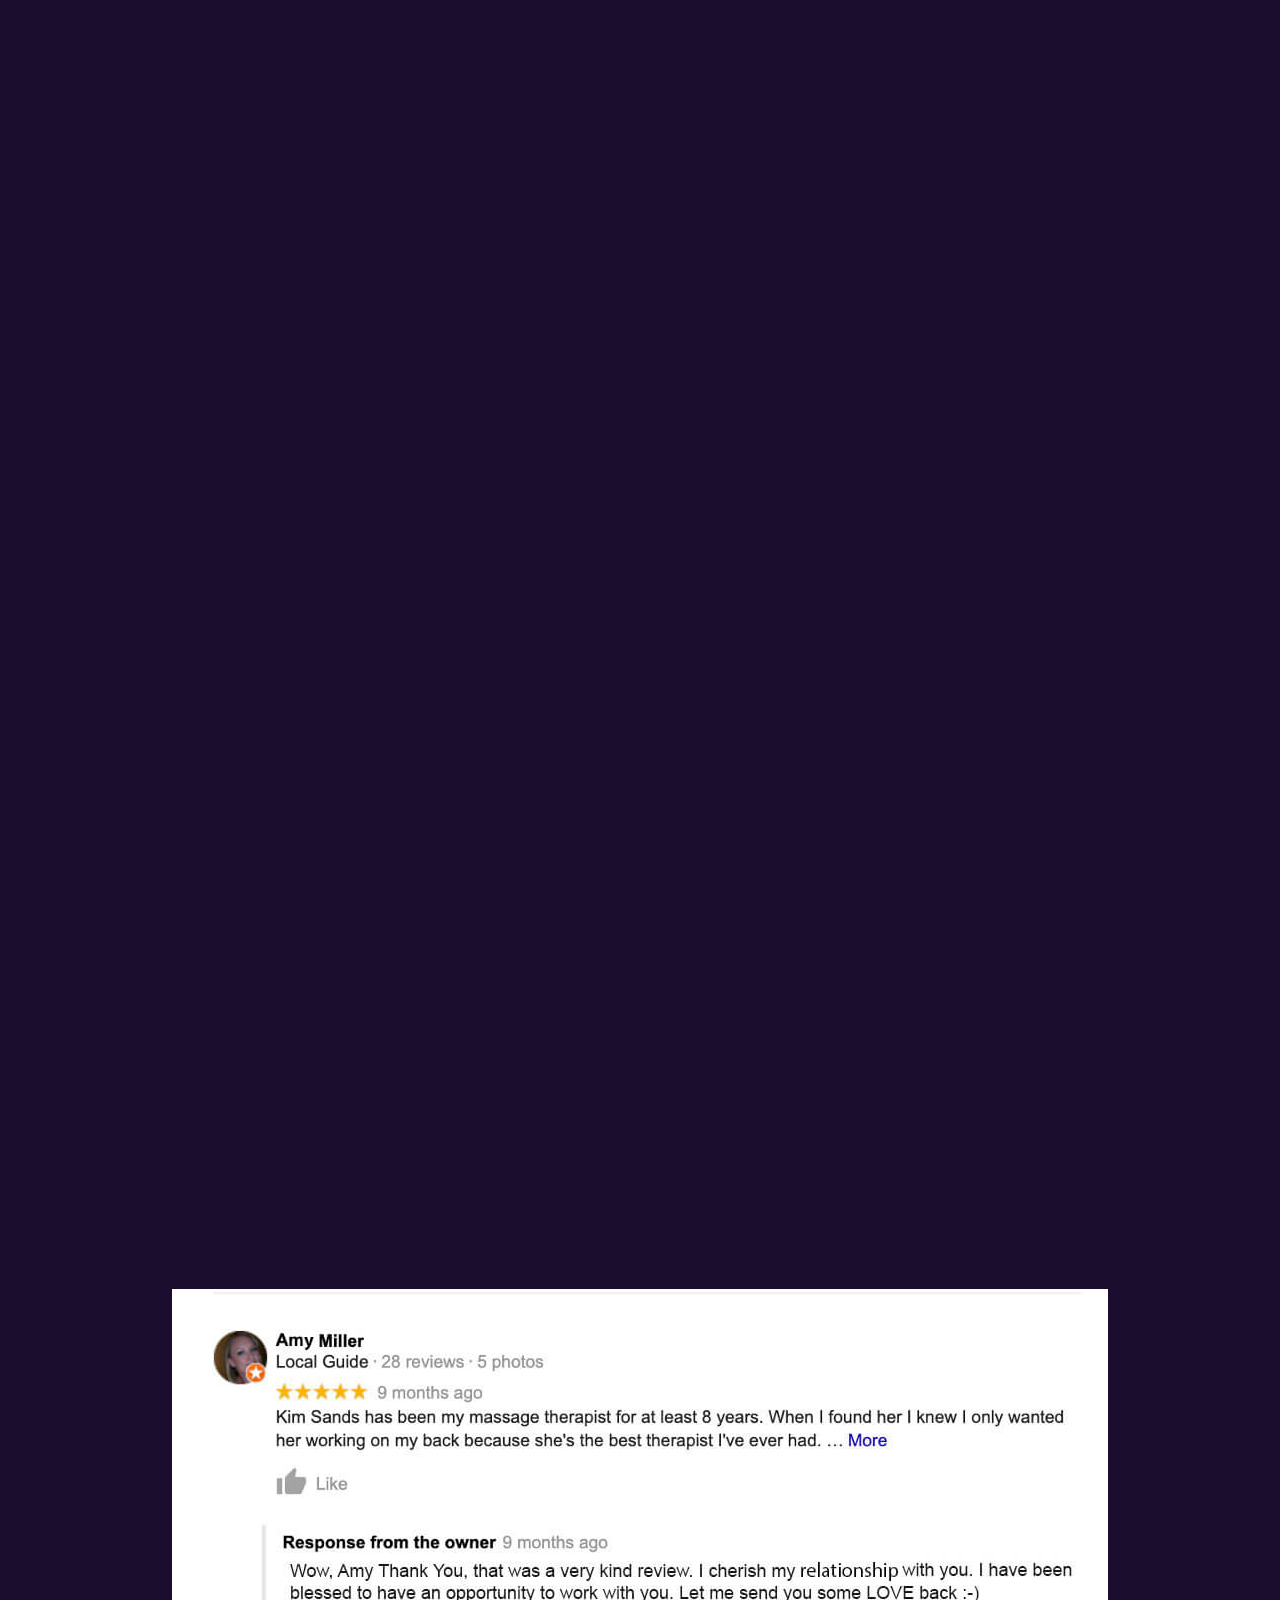
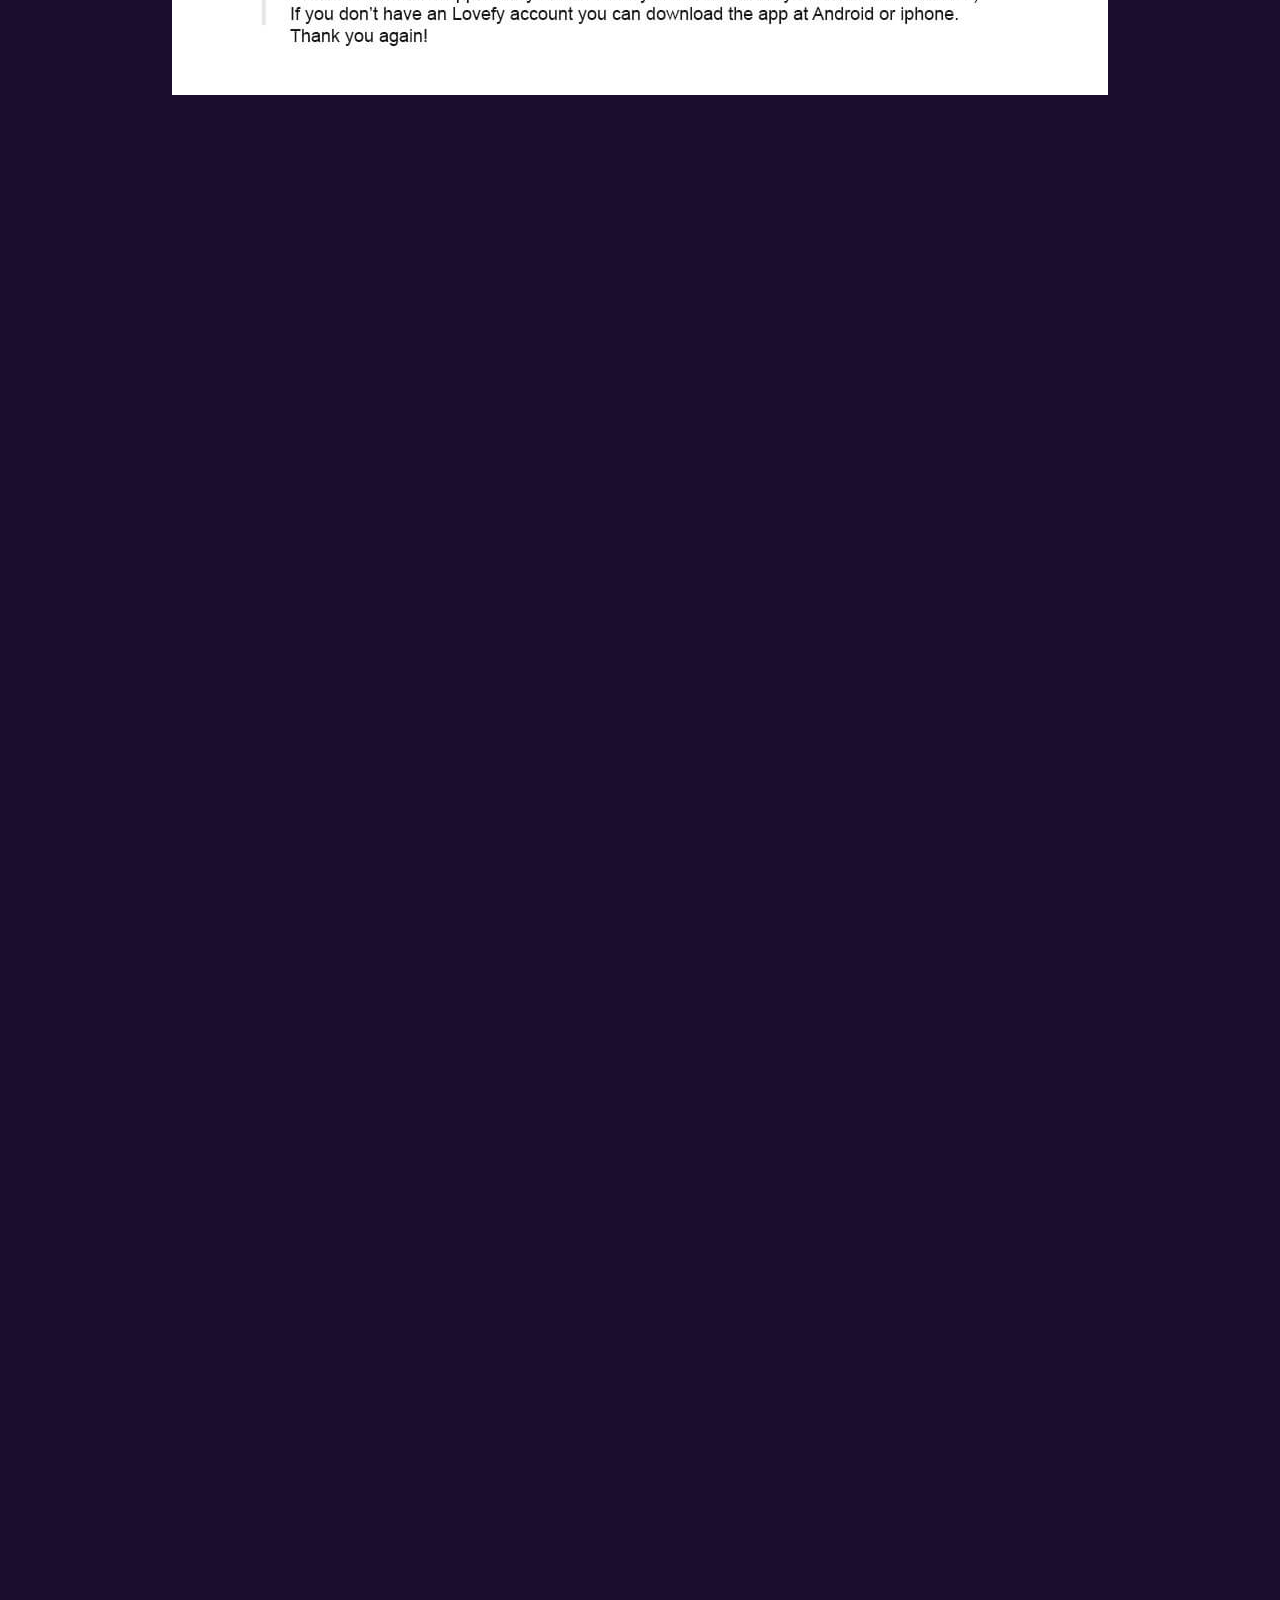
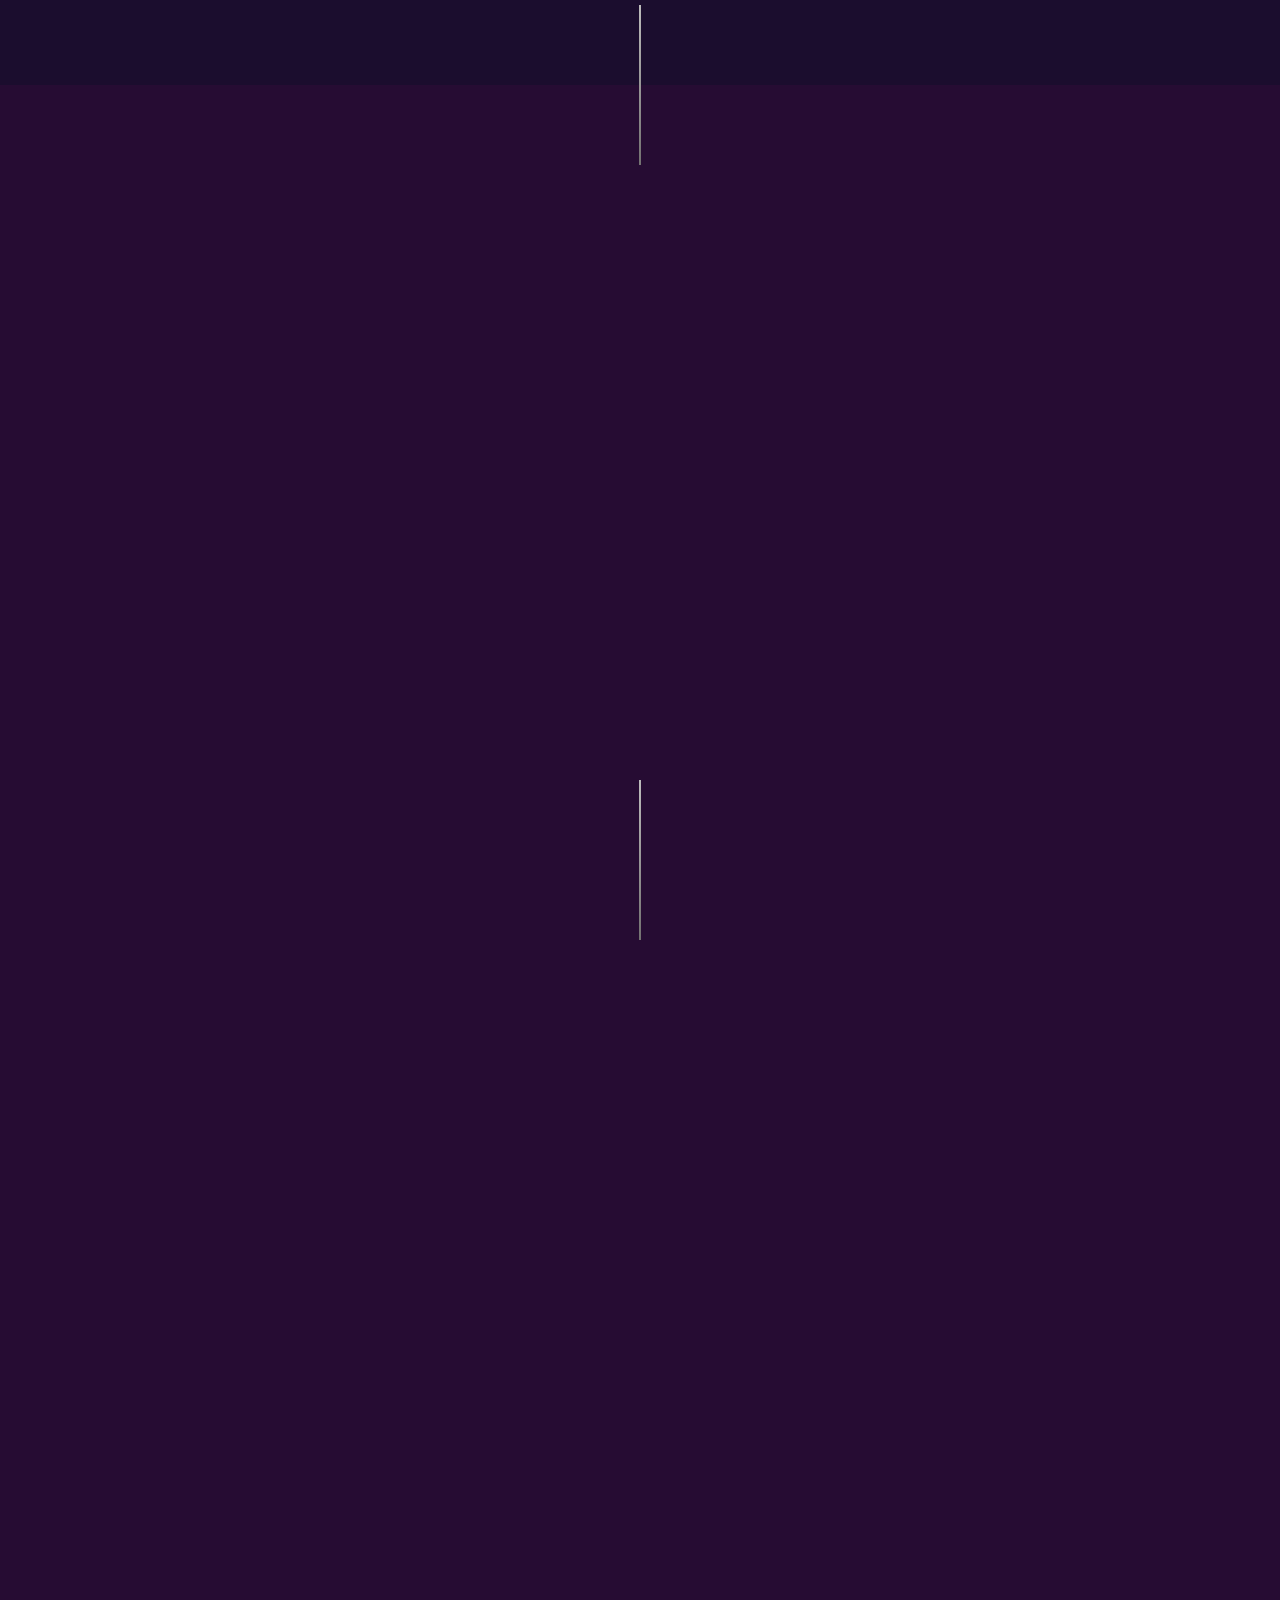
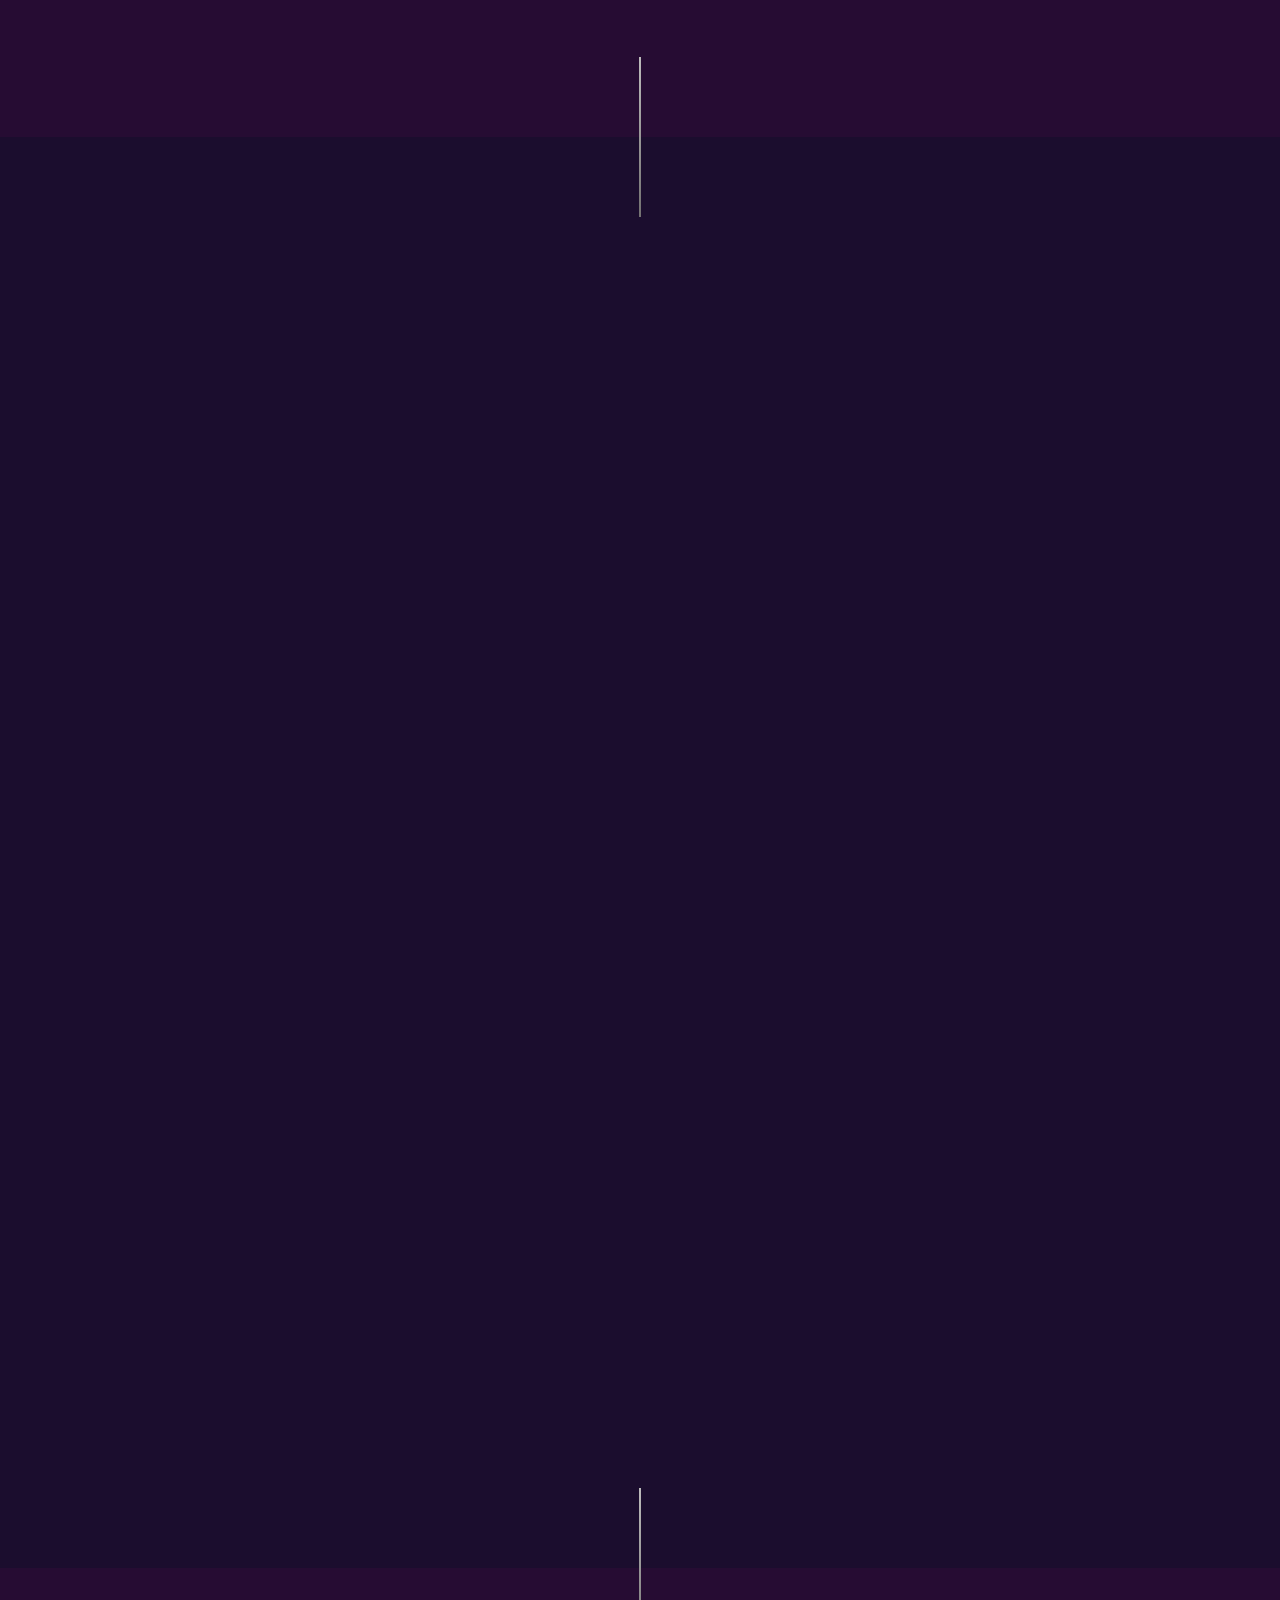
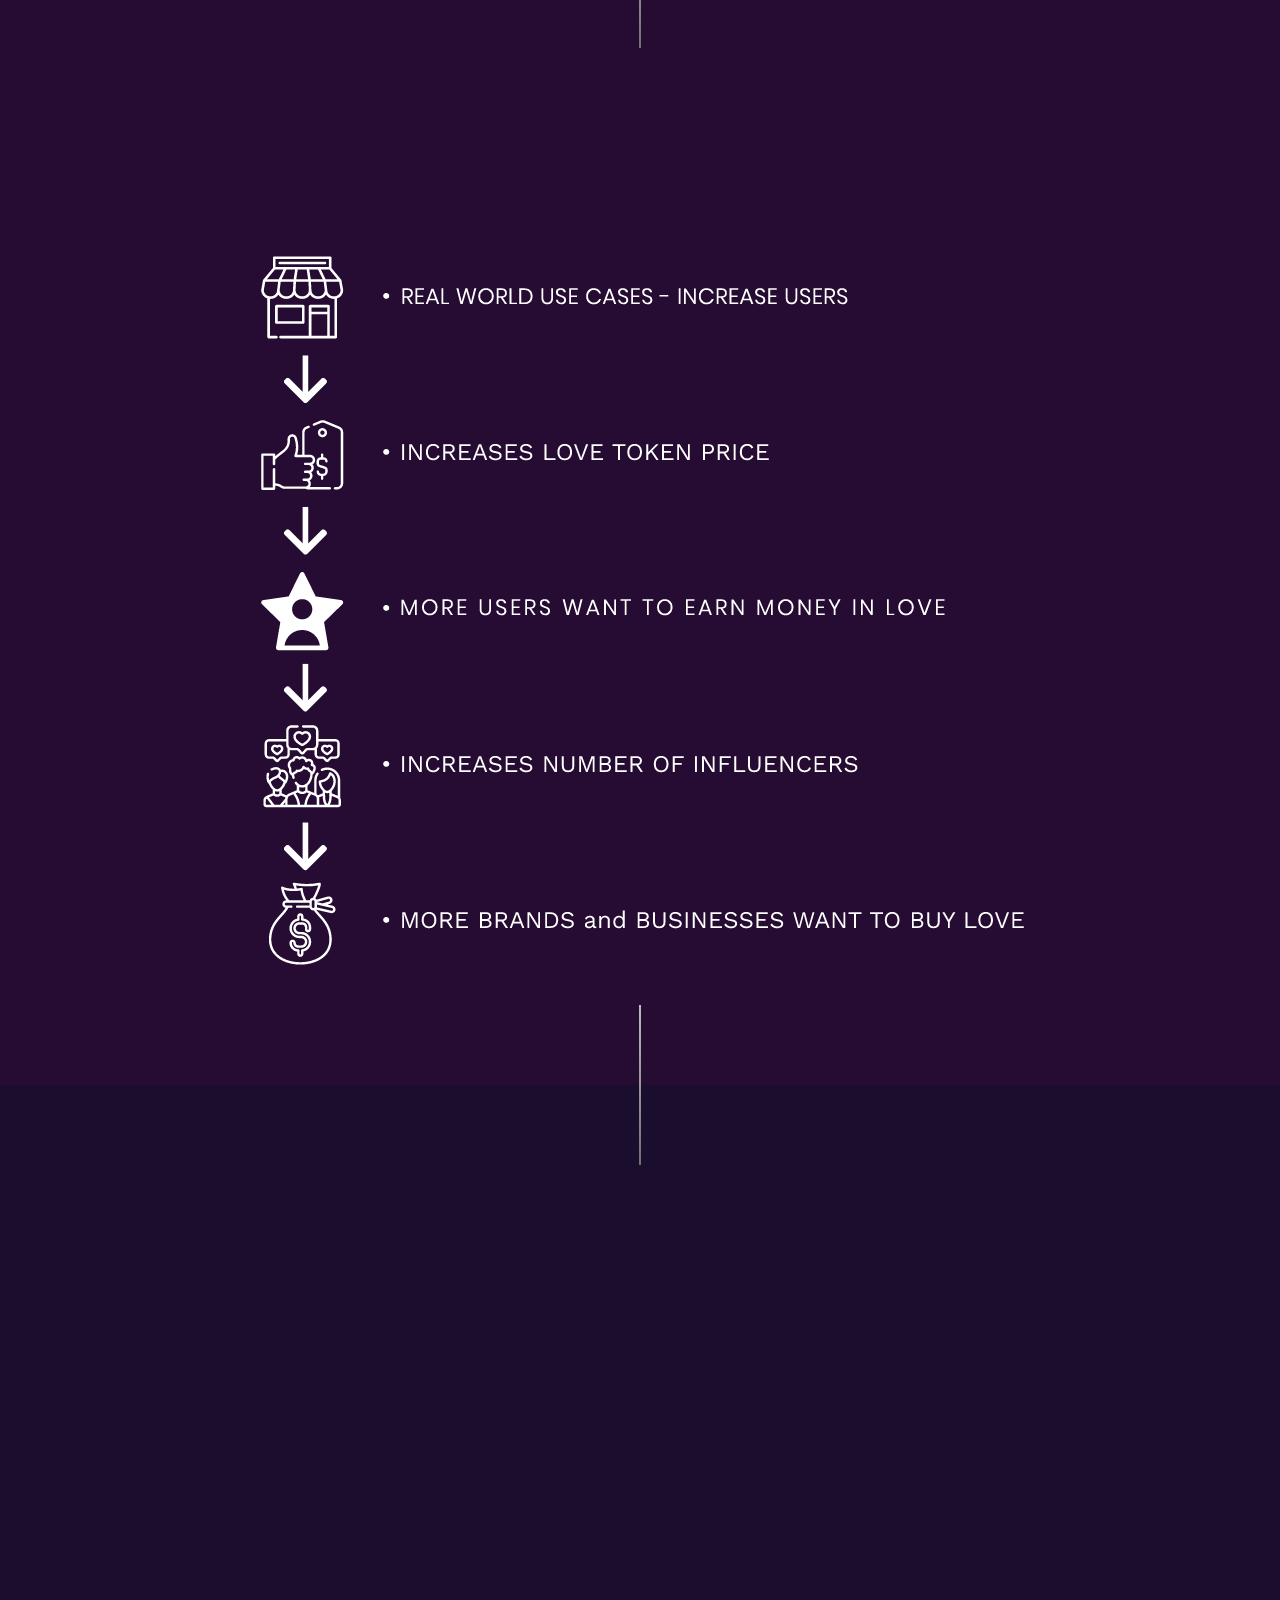
==== commit 9a884880: "commit" ====
--- a/today.html
+++ b/today.html
@@ -264,6 +264,22 @@
 
     .header-cards-div {
       margin-top: -140px;
+    }
+    .glowing-text{
+      font-size: 80px;
+    font-weight: 600;
+    color: transparent !important;
+    -webkit-text-stroke: 1px #ebafcb;
+
+    color: #f78fbf;
+    text-shadow:
+        -0.2rem -0.2rem 1rem transparent,
+        0.2rem 0.2rem 1rem transparent,
+        0 0 .2rem #CE2FAA,
+        0 0 .4rem #CE2FAA,
+        0 0 .2rem #CE2FAA,
+        0 0 .8rem #CE2FAA,
+        0 0 1rem #CE2FAA;
     }
   </style>
 </head>
@@ -687,7 +703,7 @@
           <div class="row align-items-center gutter-vr-30px">
             <div class="col-lg-6 mx-auto">
               <div class="dapps-box w-100">
-                <h2>LOVE Cross-Chain Bridge</h2>
+                <h2 class="glowing-text">LOVE Cross-Chain Bridge</h2>
                 <h3>No Bridge Fee on Both PulseChain and ETH Networks.</h3>
                 <p>
                   The LOVE Cross-Chain Bridge is a cutting-edge decentralized
@@ -707,7 +723,7 @@
             </div>
             <div class="col-lg-6">
               <div class="dapps-box w-100">
-                <h2>Start Mining LOVE.</h2>
+                <h2 class="glowing-text">Start Mining LOVE.</h2>
                 <h3>Yield up to 40% Mint your own LOVE rewards</h3>
                 <p>
                   Take a step towards <em>earning rewards</em> effortlessly by
@@ -3058,11 +3074,11 @@
       </div>
     </footer>
   </div>
-  <!-- <div class="preloader preloader-alt no-split">
+  <div class="preloader preloader-alt no-split">
       <span class="spinner spinner-alt">
         <img class="spinner-brand" src="assets2/images/loader.png" alt="" />
       </span>
-    </div> -->
+    </div>
 
   <script src="assets2/js/script.js"></script>
 
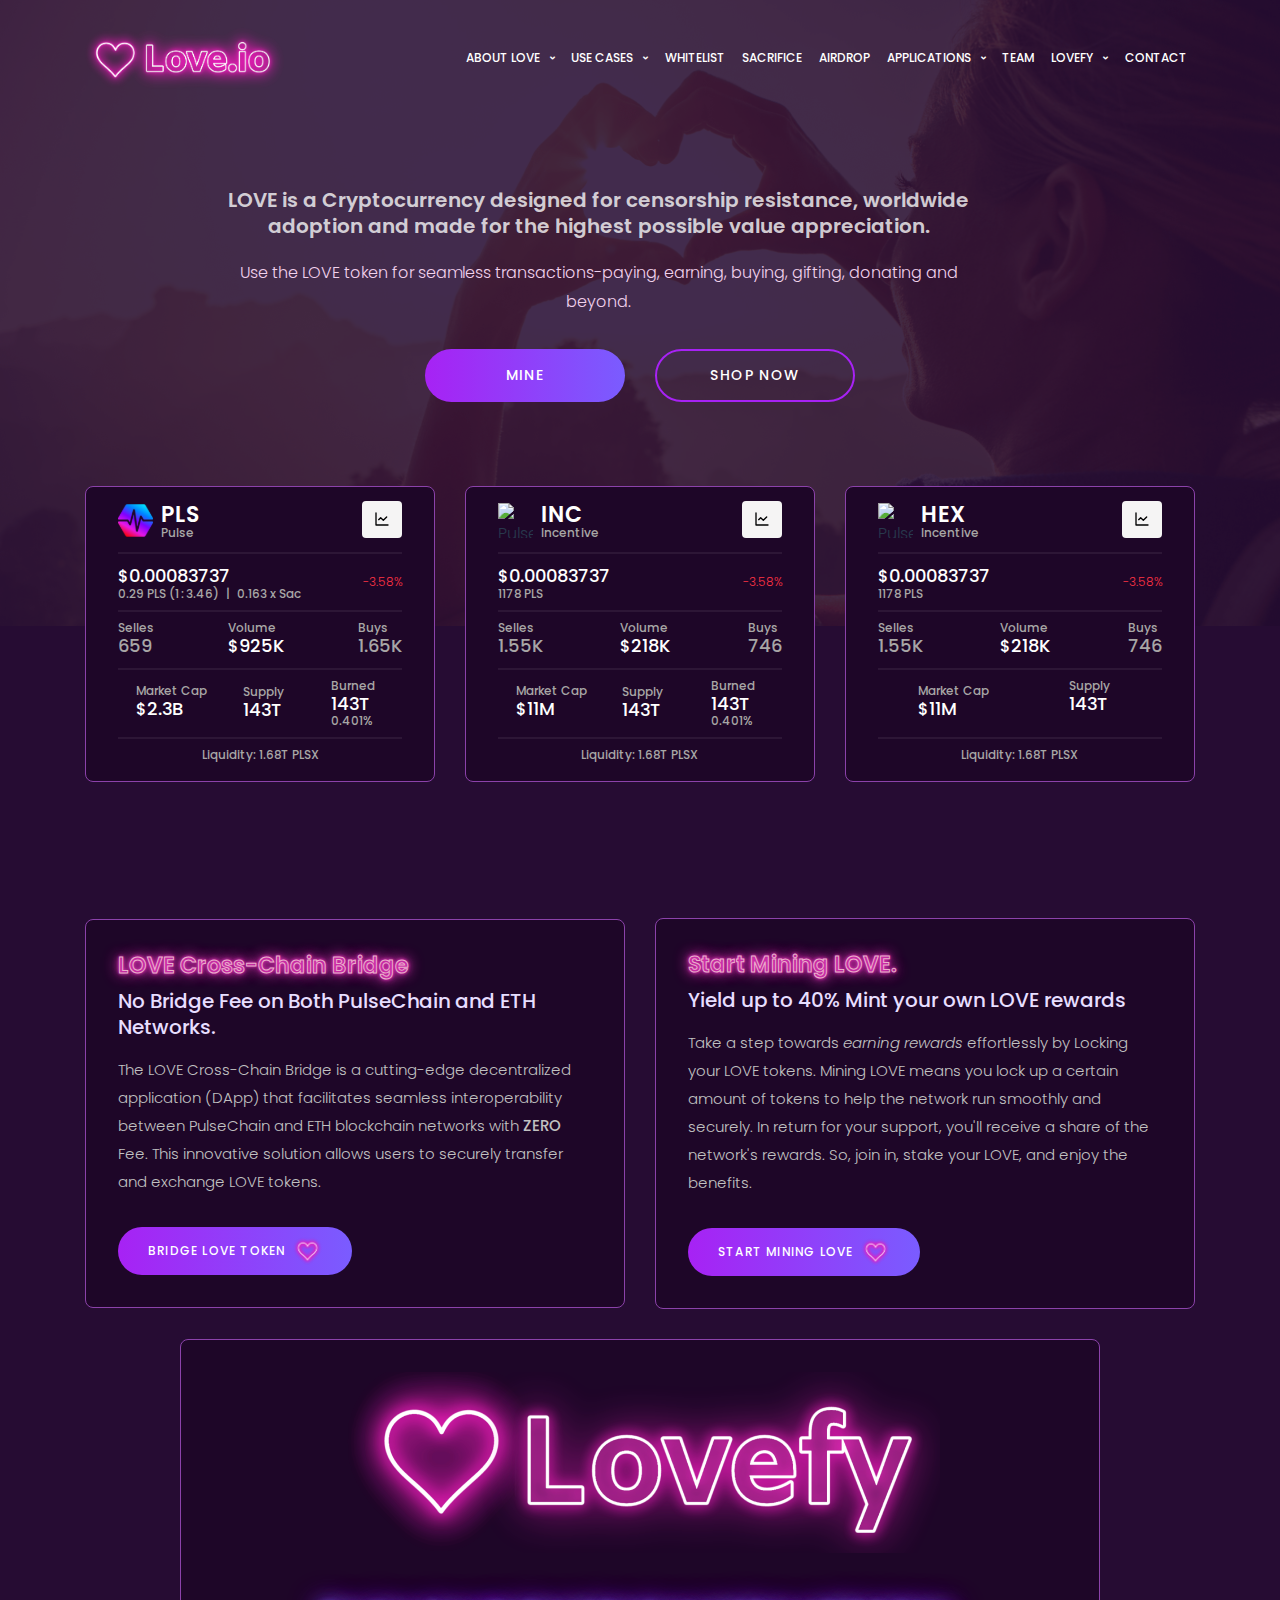
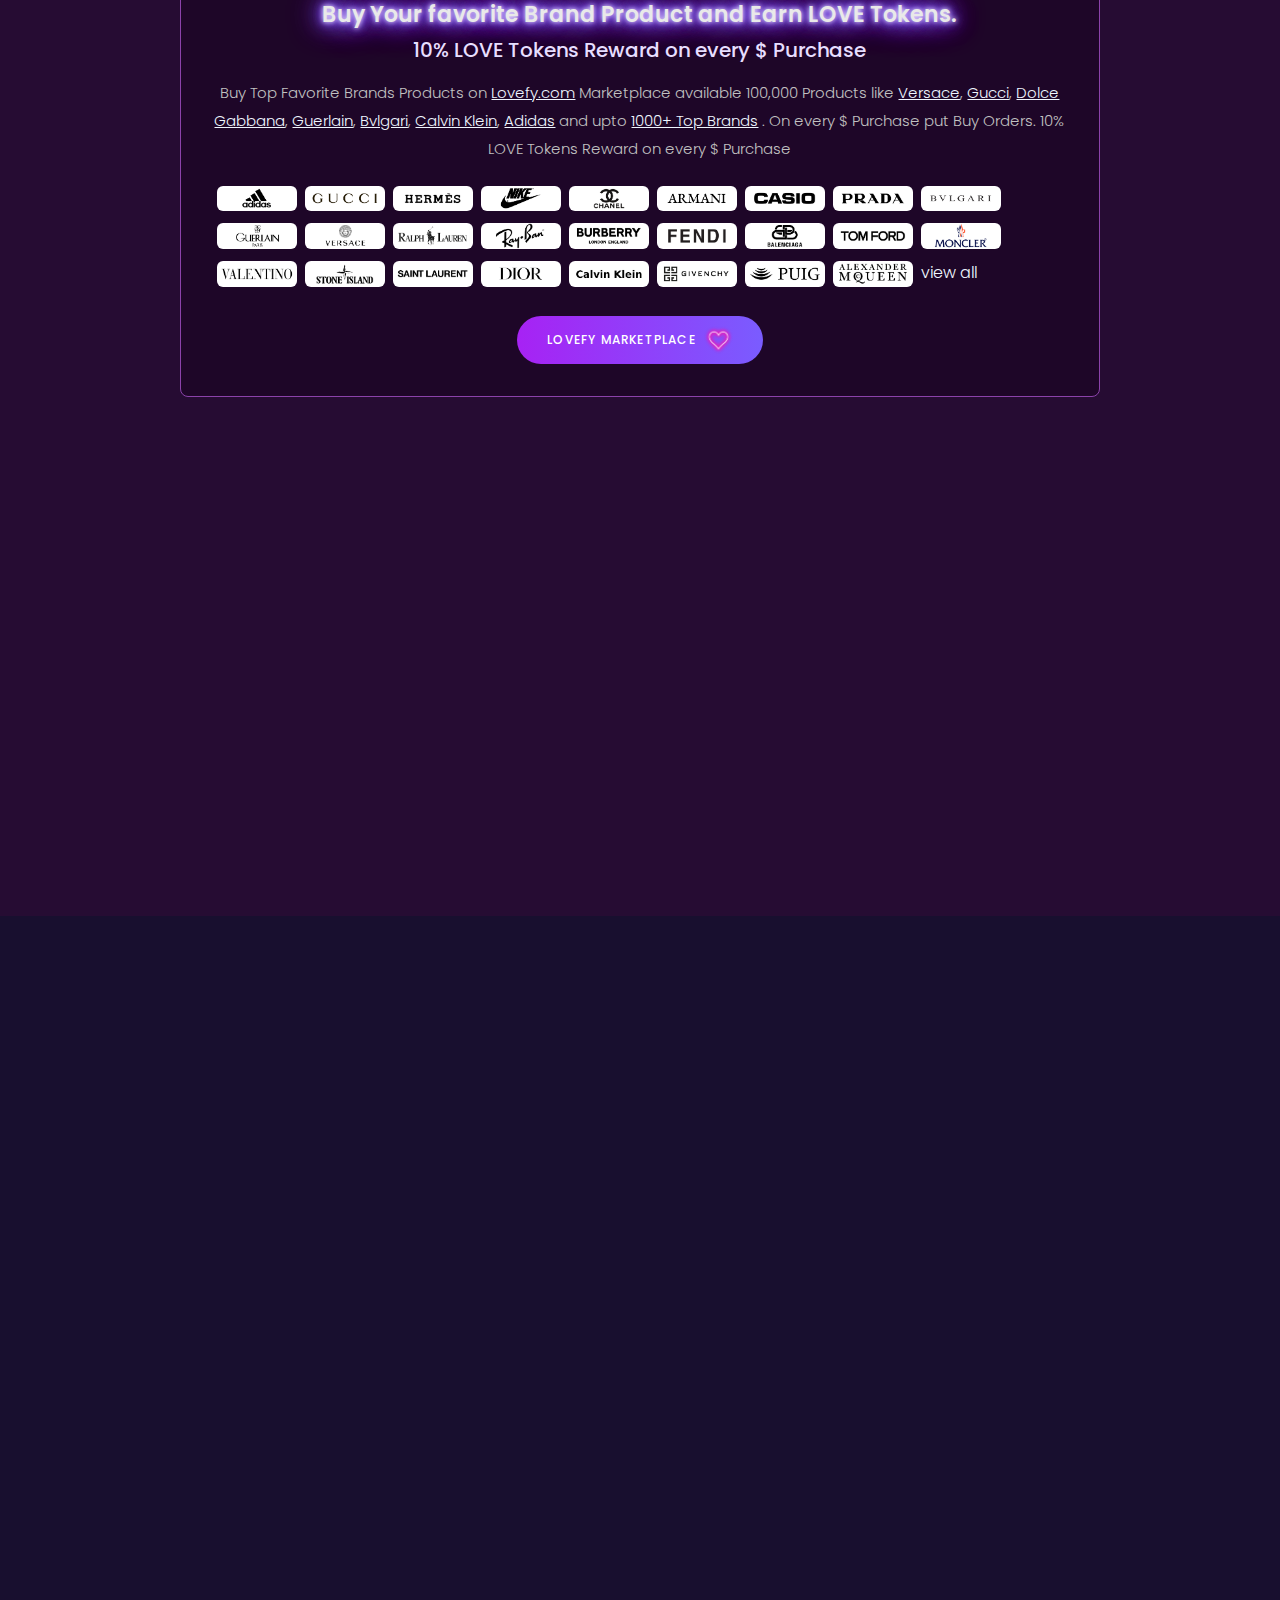
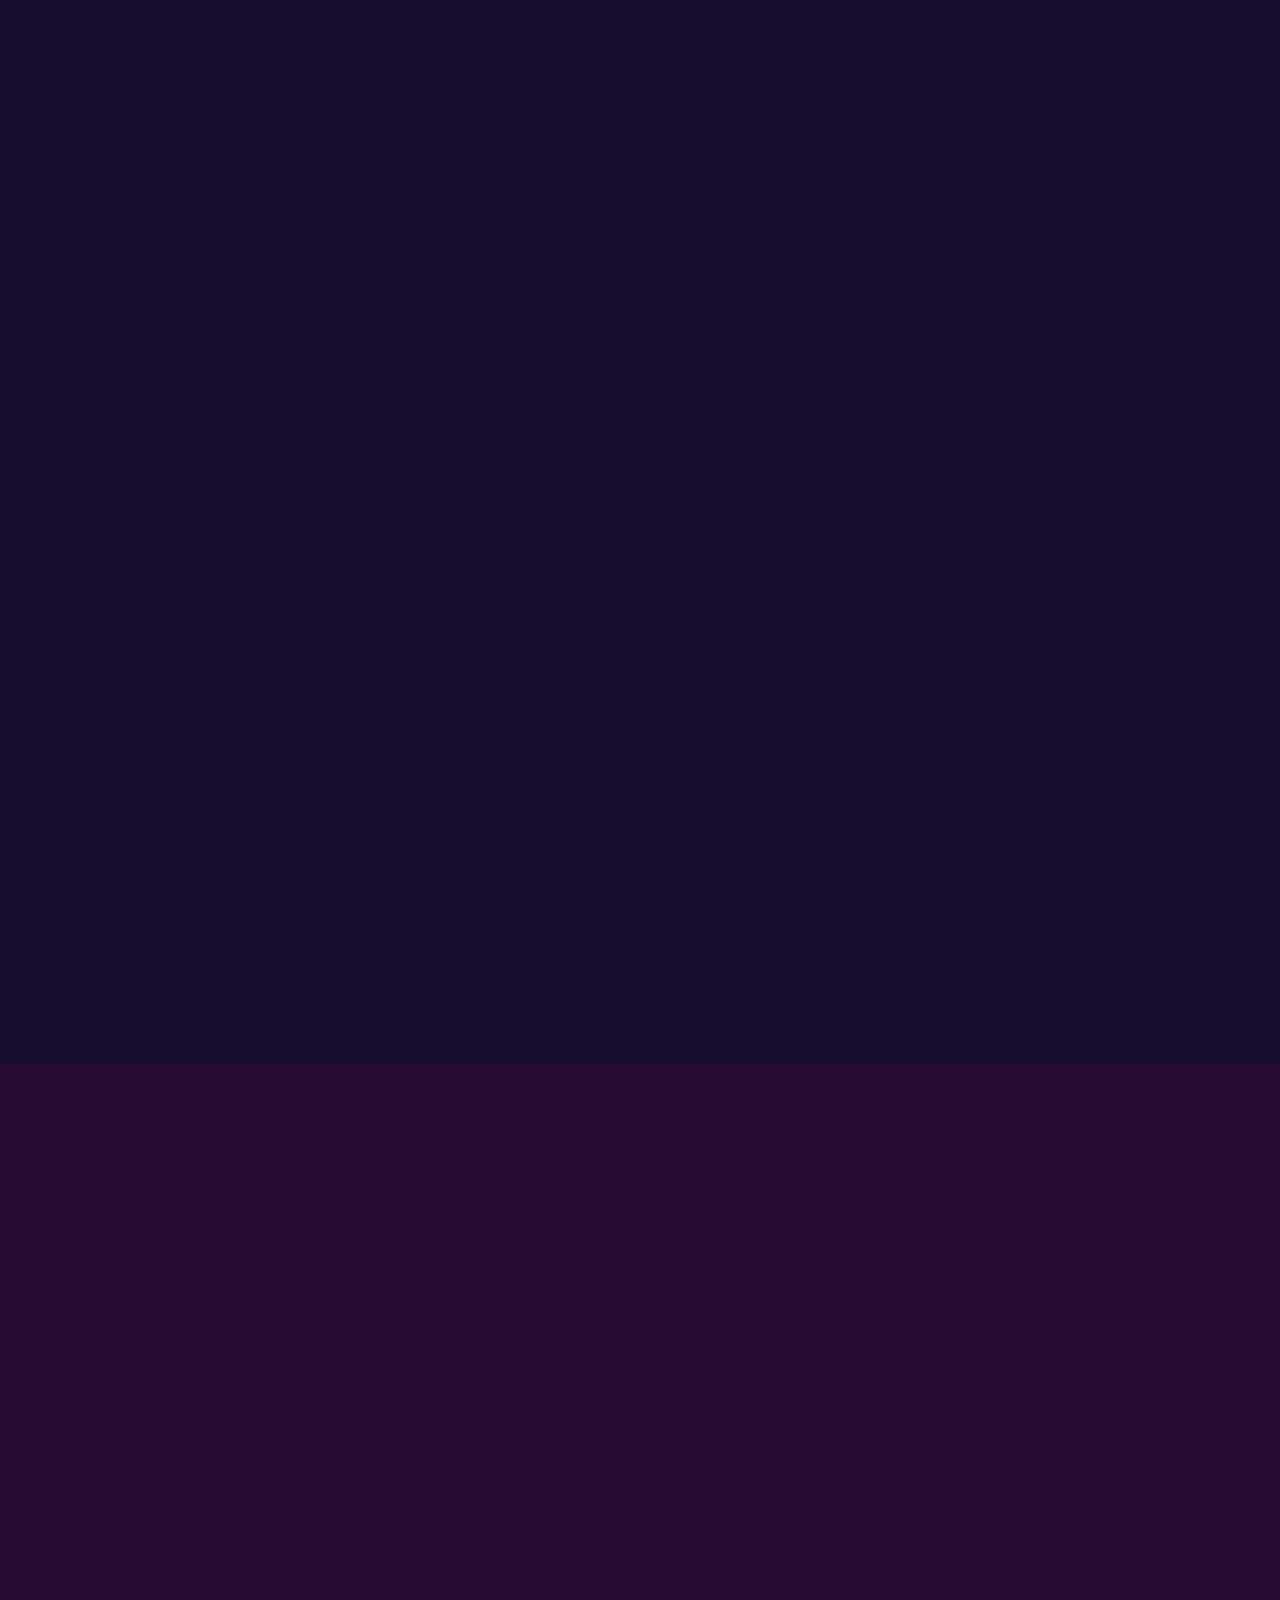
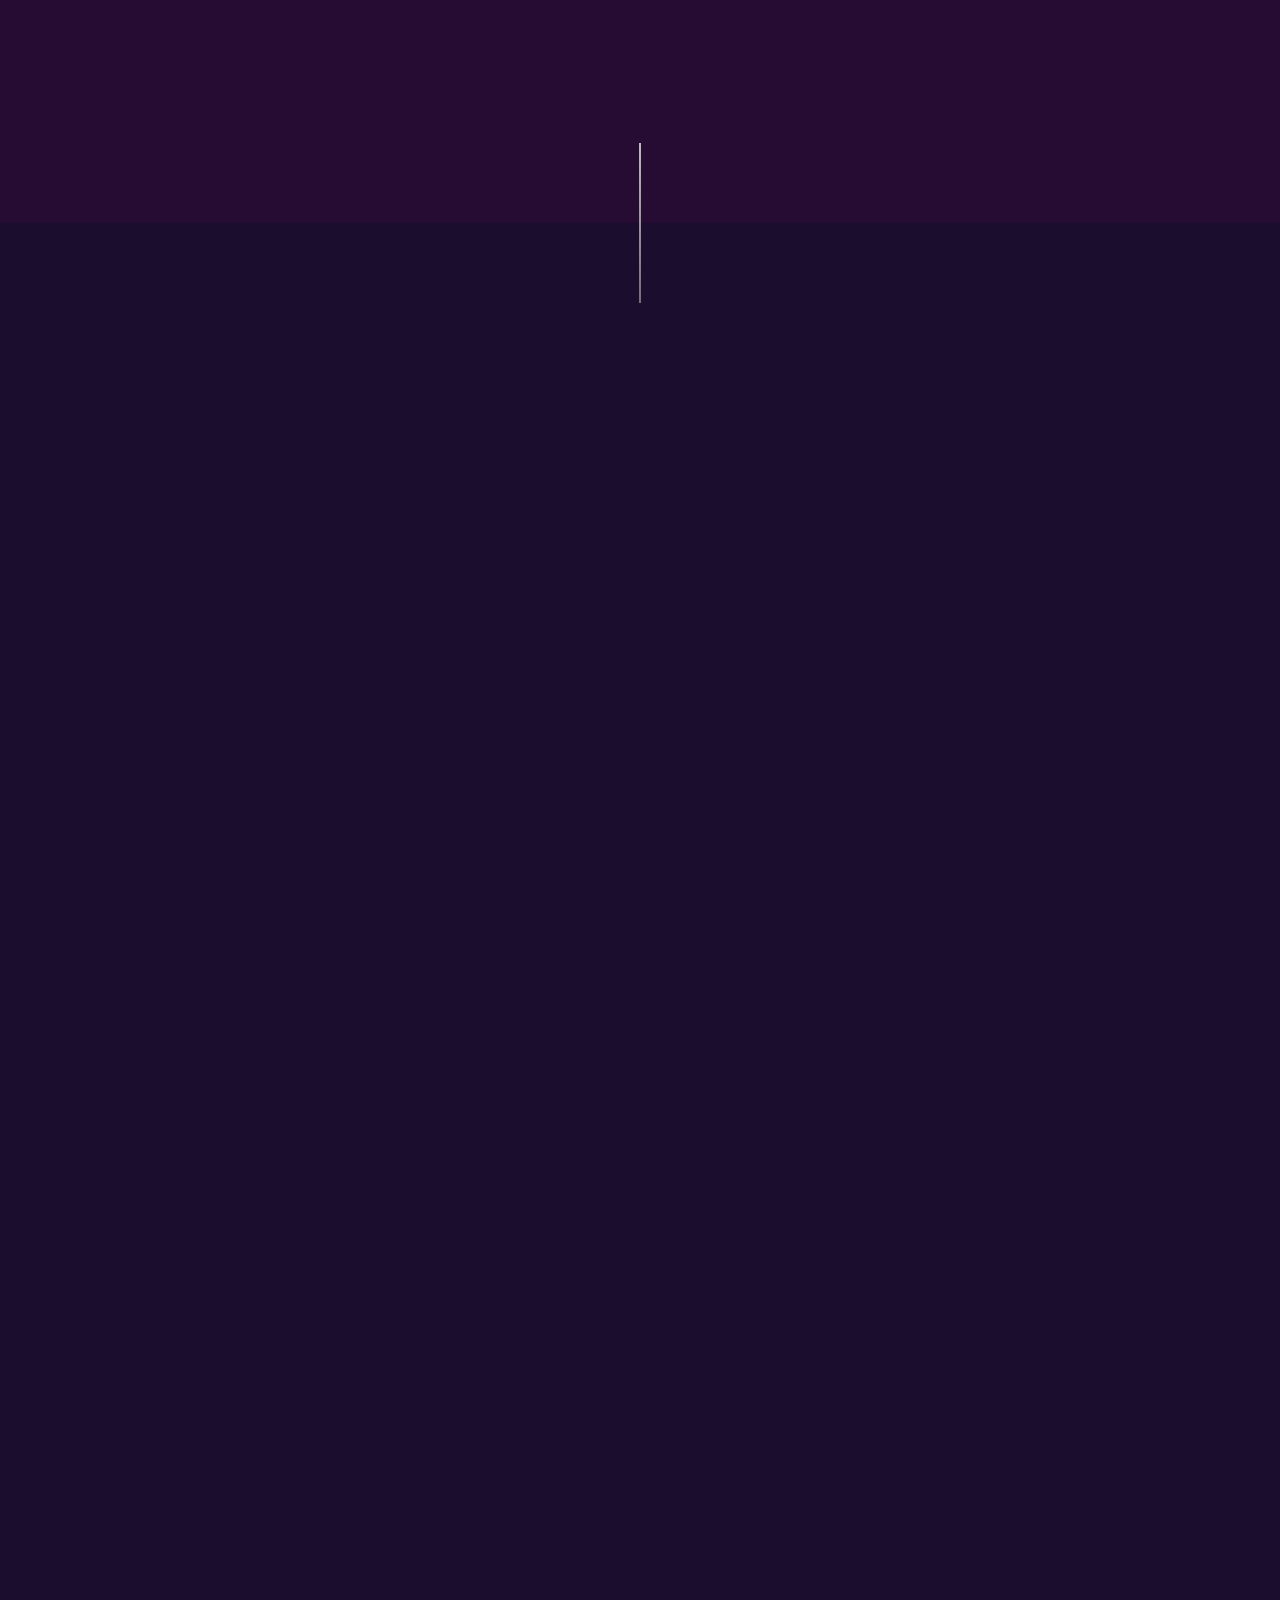
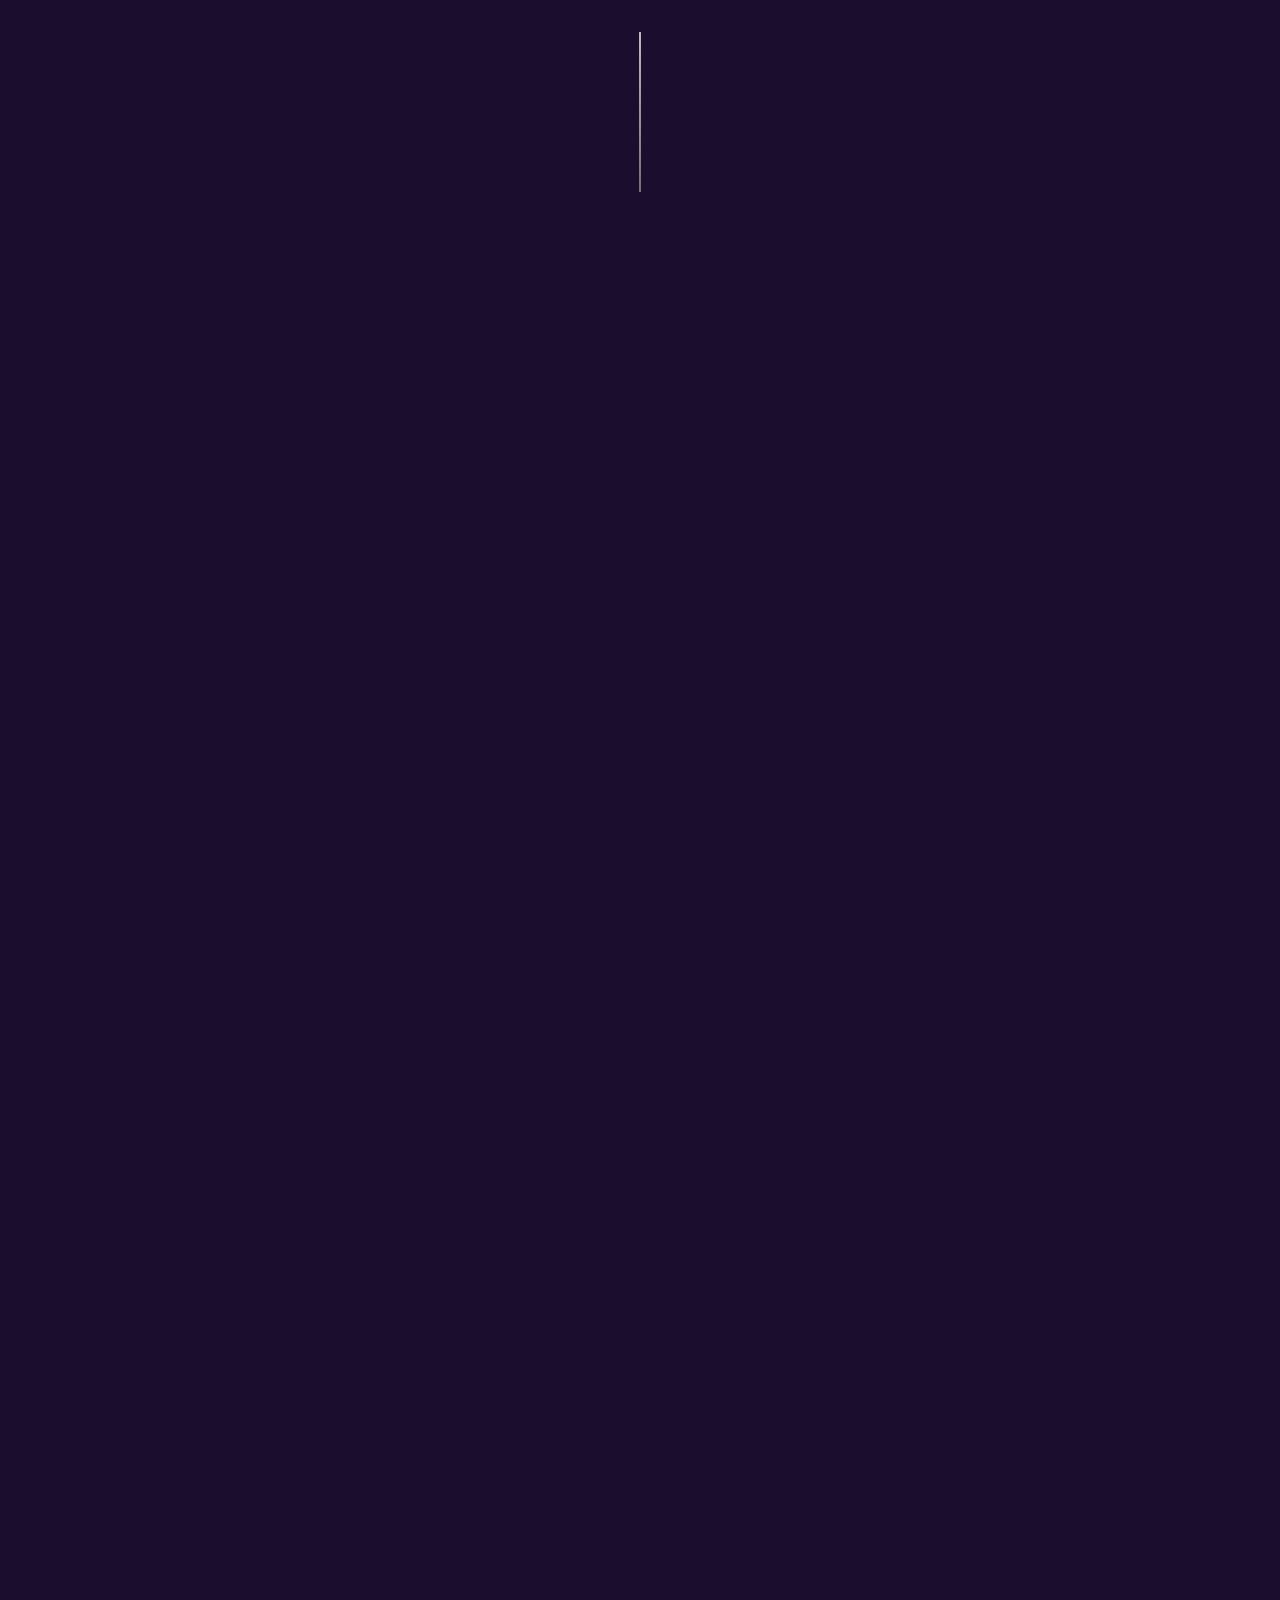
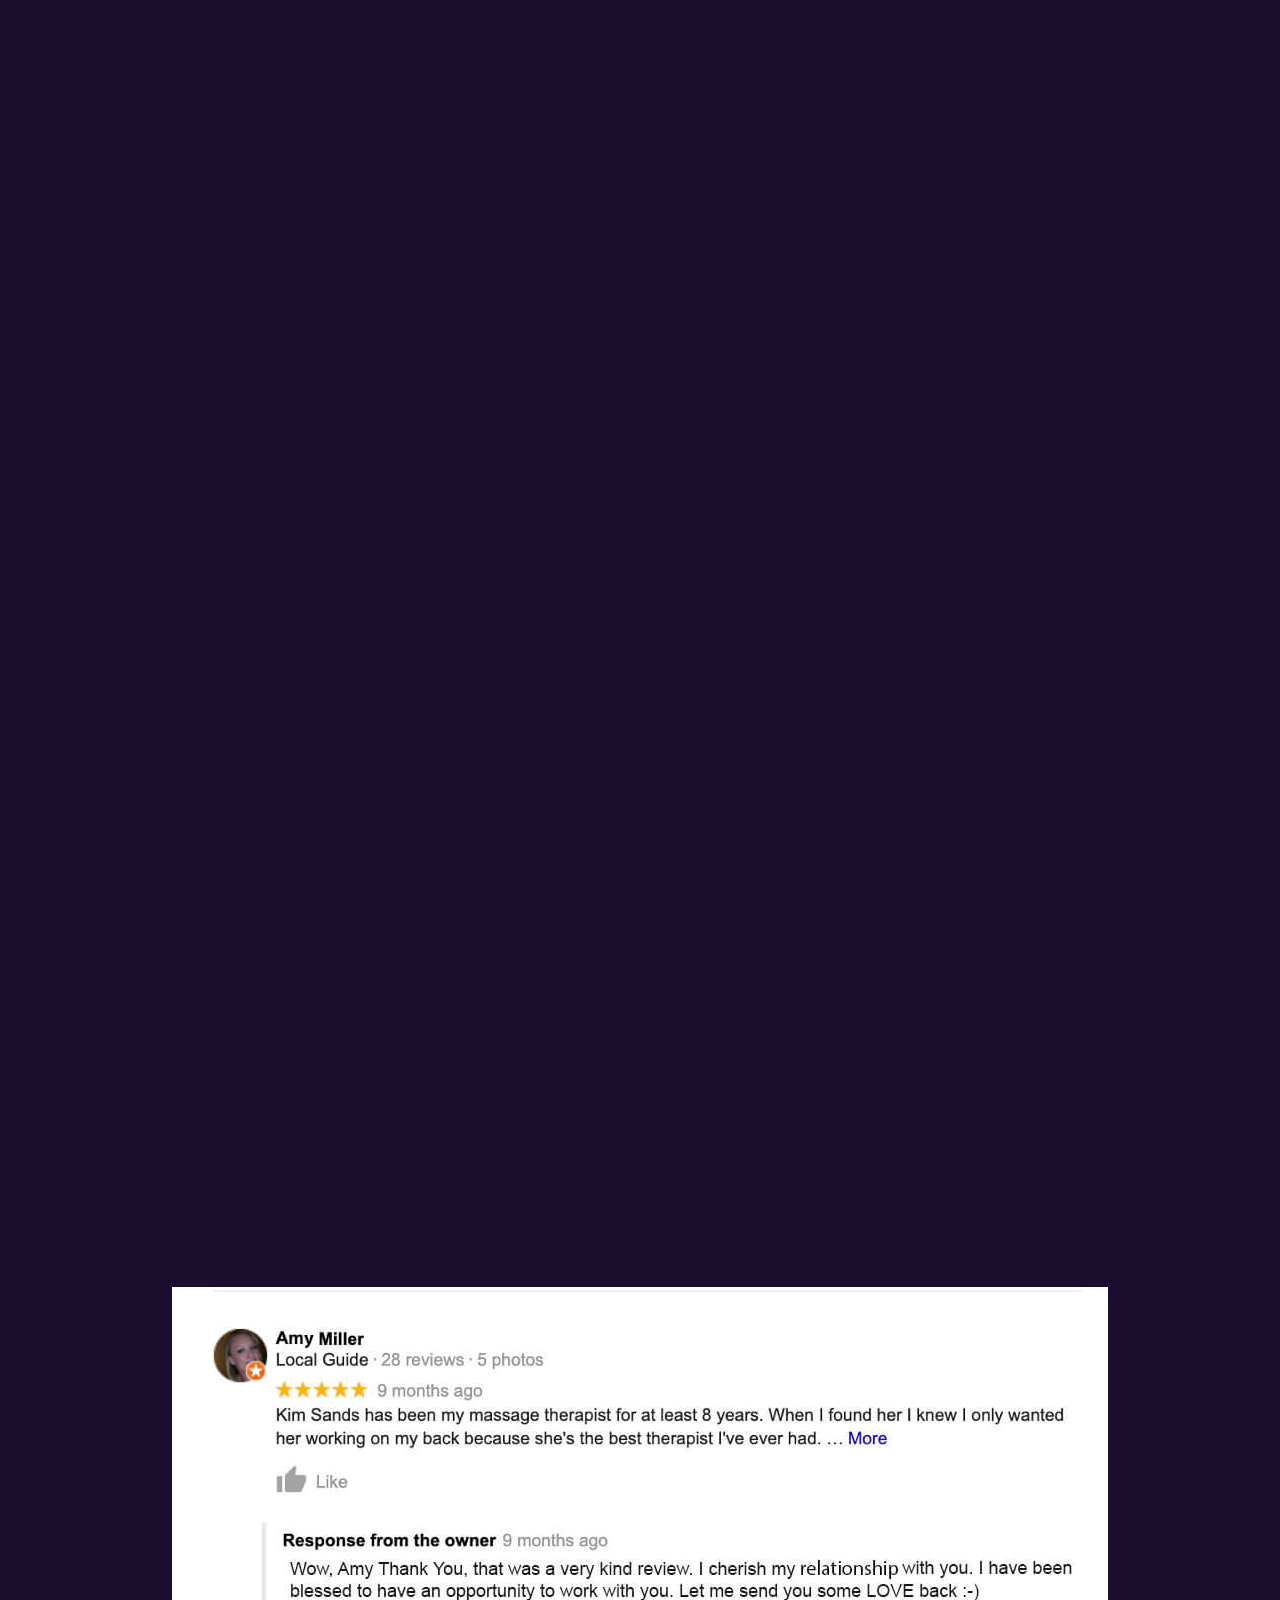
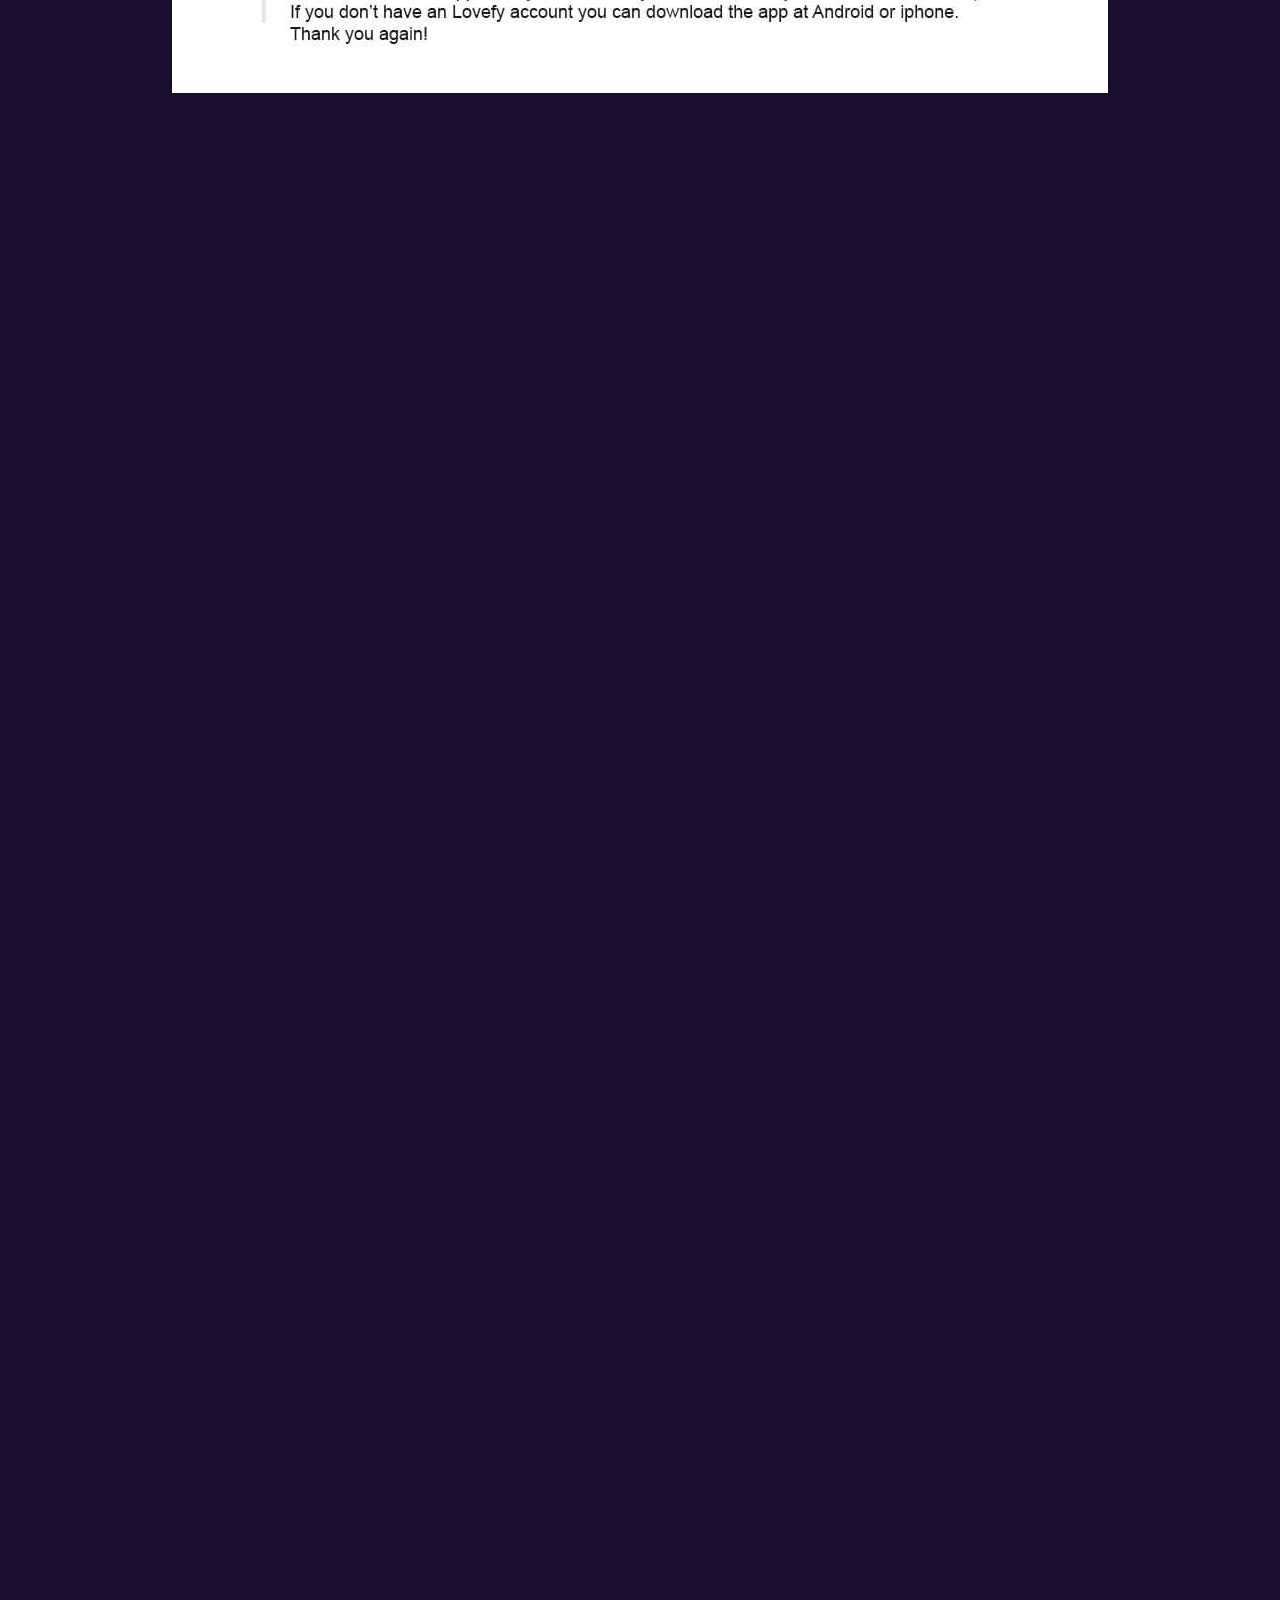
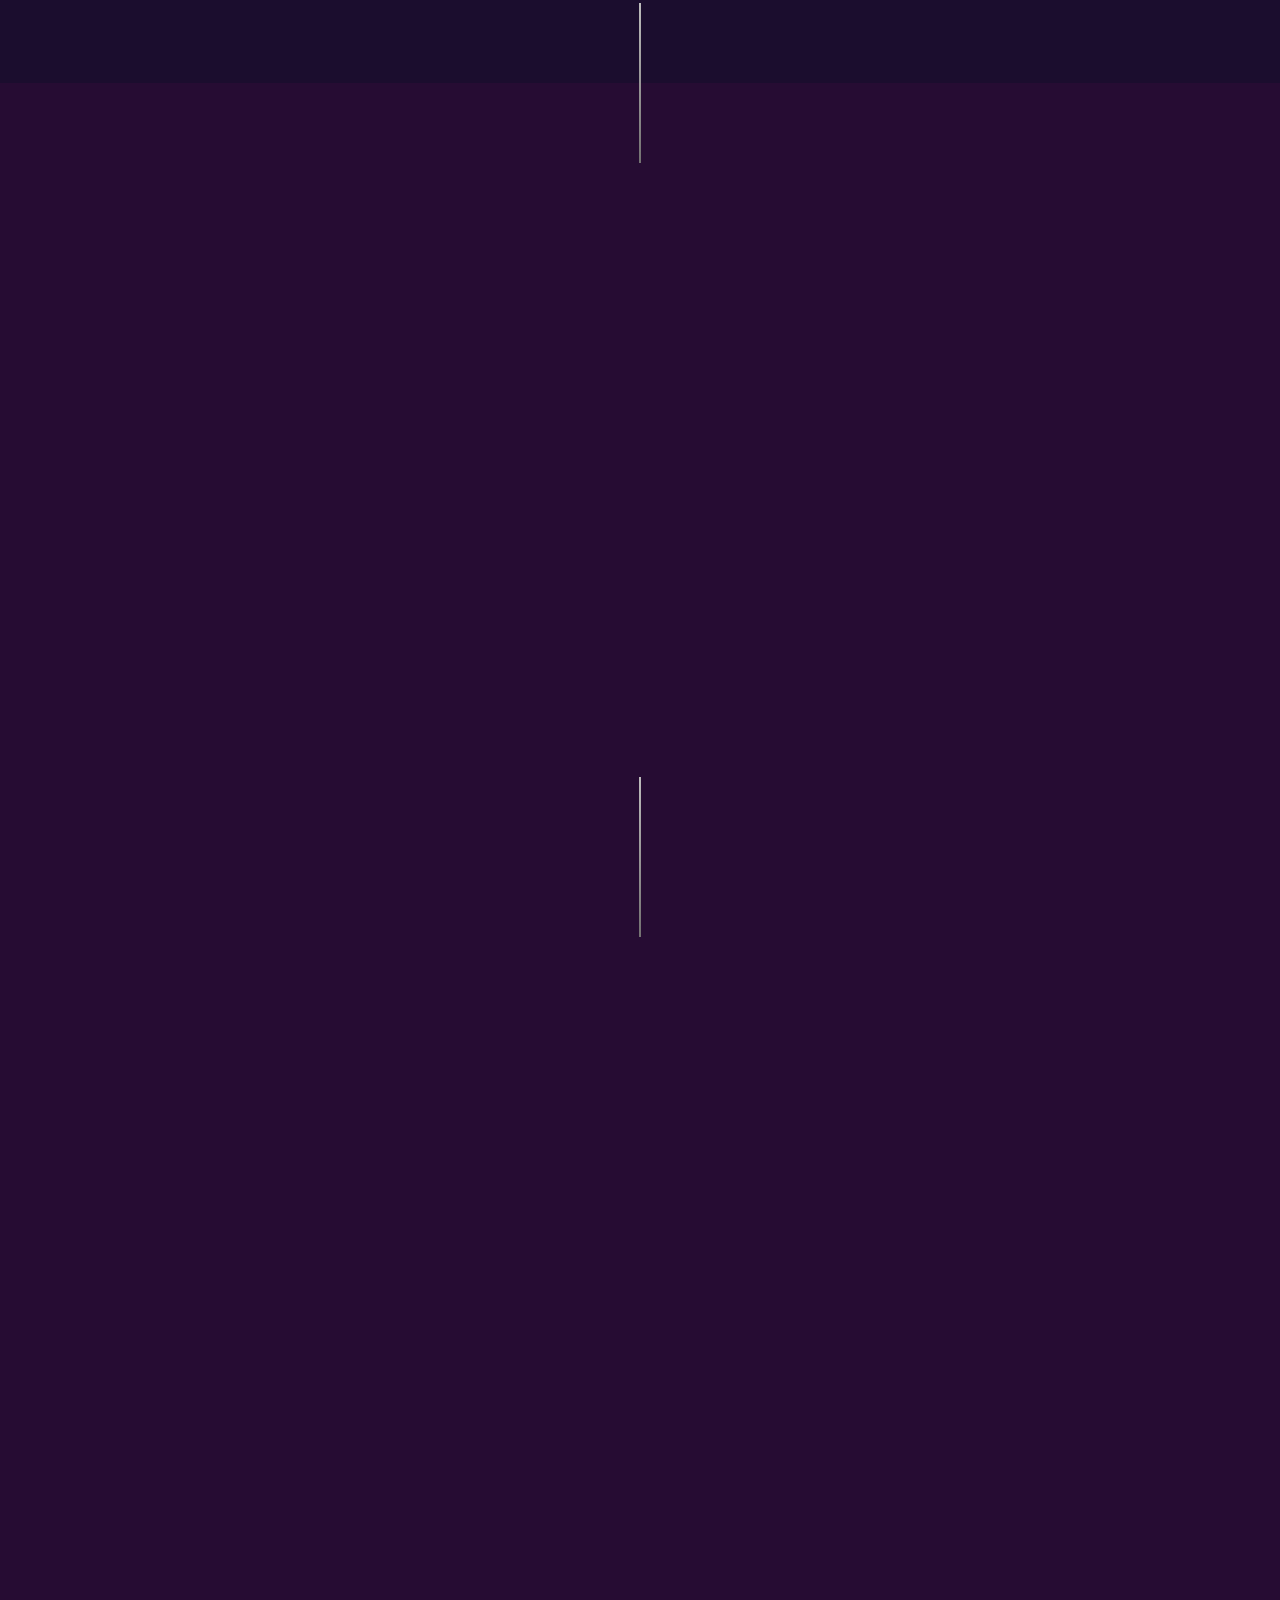
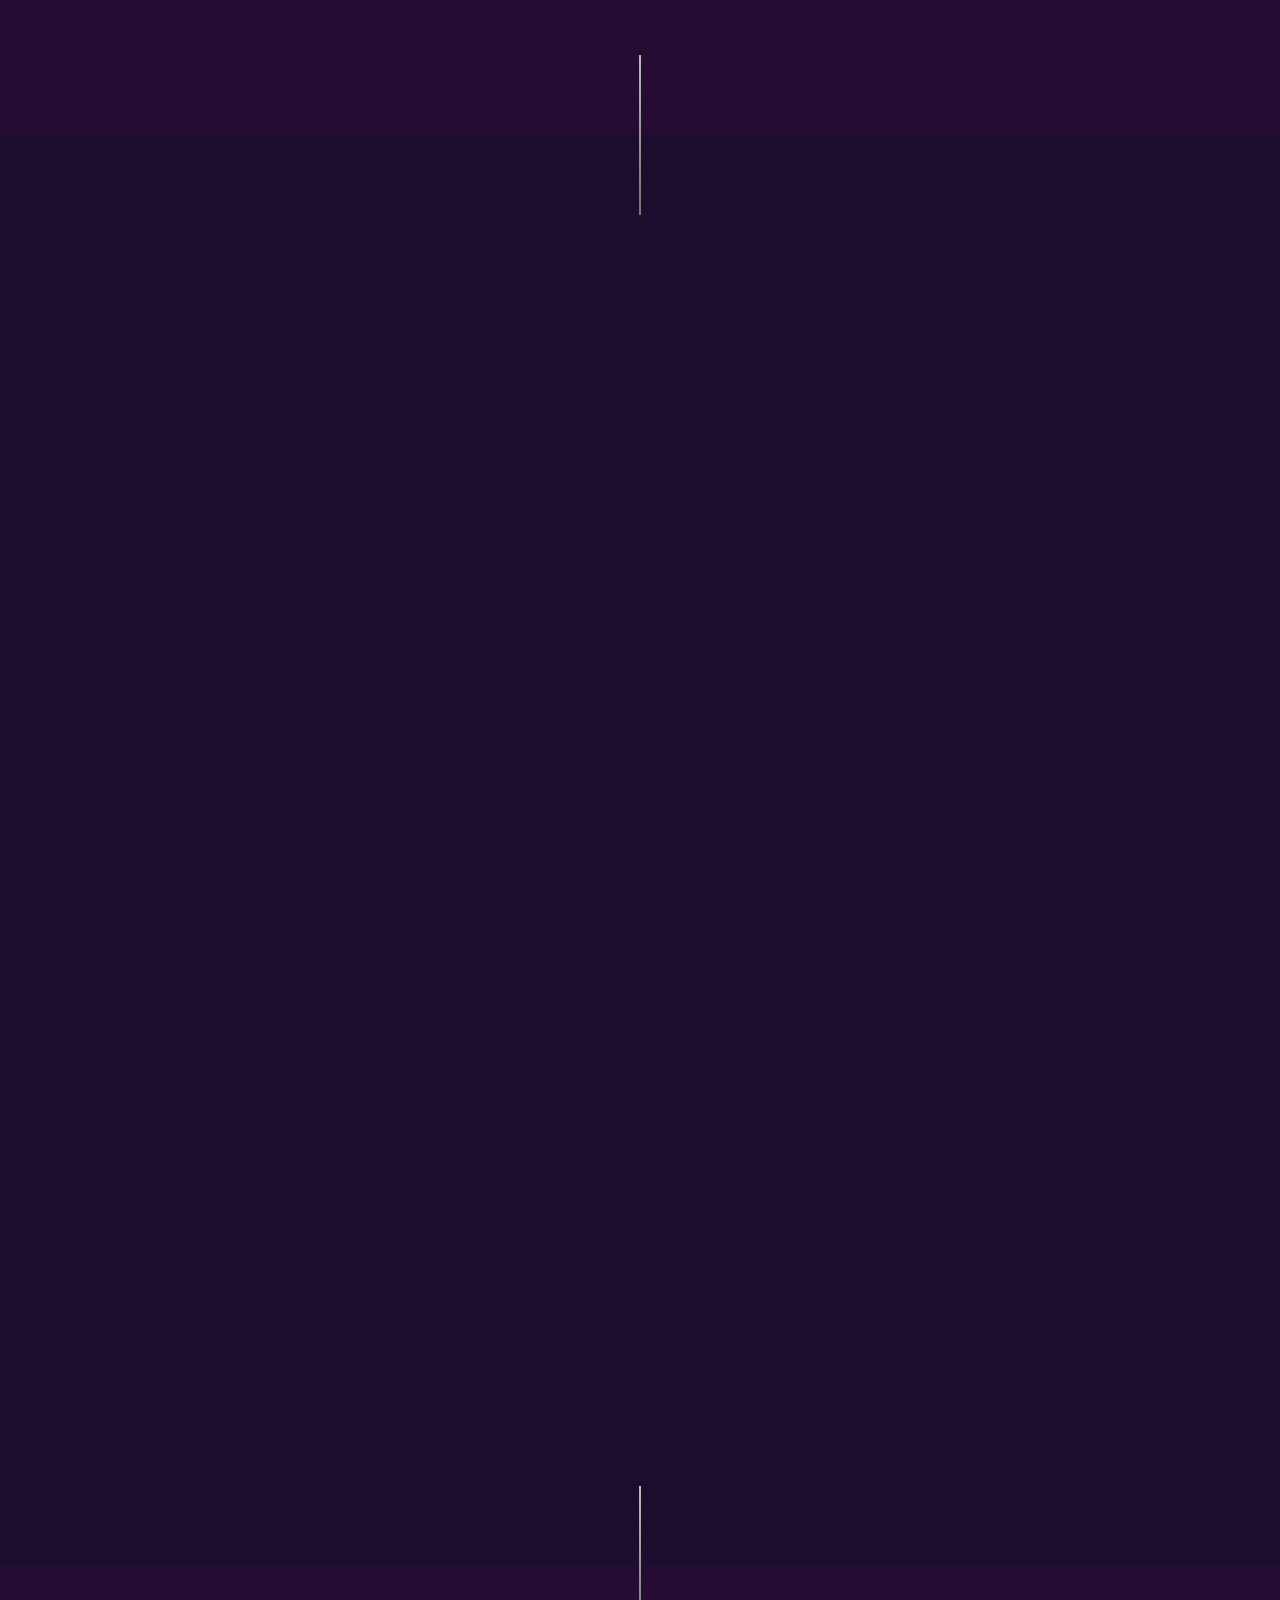
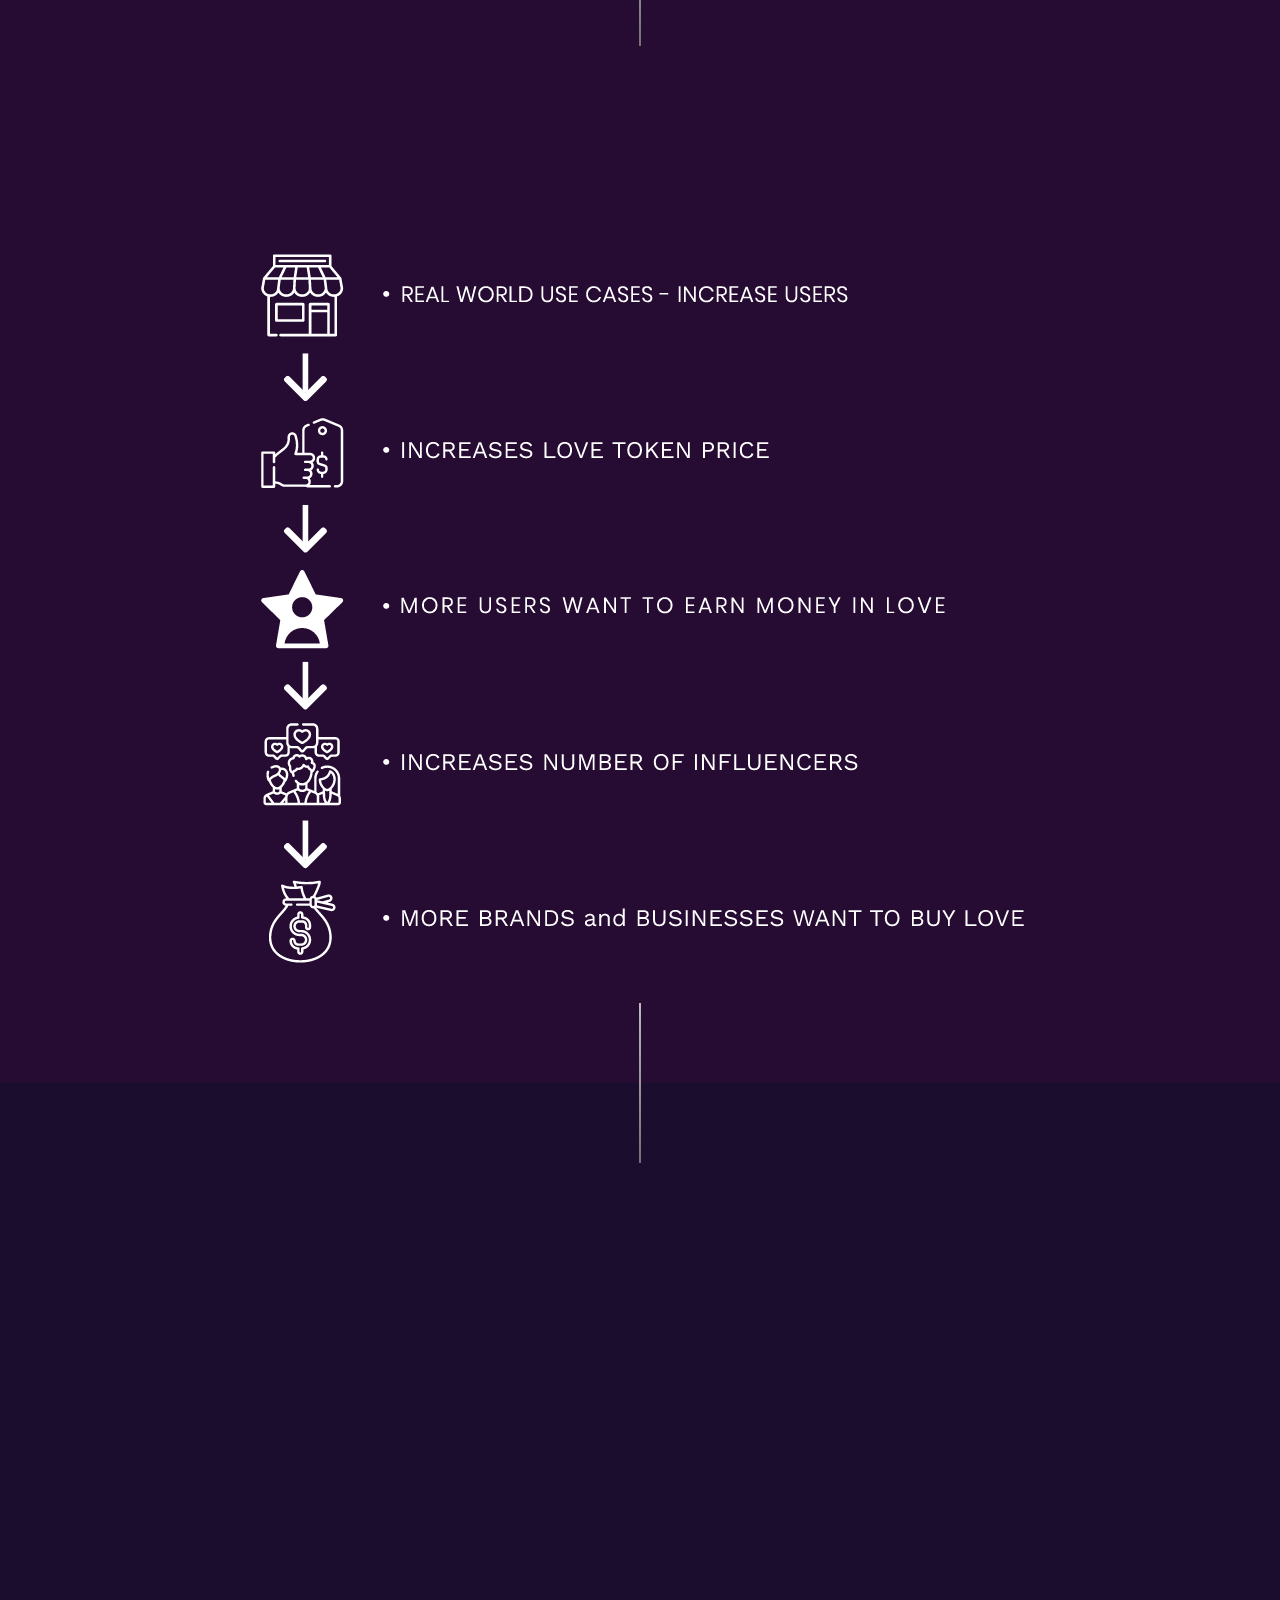
==== commit 9422a405: "commit" ====
--- a/today.html
+++ b/today.html
@@ -255,6 +255,8 @@
       background: #1e0628;
       padding: 2rem;
       border-radius: 0.5rem;
+      padding-bottom: 10px !important;
+      padding-top: 20px;
     }
 
     .header-cards-img {
@@ -265,14 +267,15 @@
     .header-cards-div {
       margin-top: -140px;
     }
-    .glowing-text{
+
+    .glowing-text {
       font-size: 80px;
-    font-weight: 600;
-    color: transparent !important;
-    -webkit-text-stroke: 1px #ebafcb;
-
-    color: #f78fbf;
-    text-shadow:
+      font-weight: 600;
+      color: transparent !important;
+      -webkit-text-stroke: 1px #ebafcb;
+
+      color: #f78fbf;
+      text-shadow:
         -0.2rem -0.2rem 1rem transparent,
         0.2rem 0.2rem 1rem transparent,
         0 0 .2rem #CE2FAA,
@@ -280,6 +283,89 @@
         0 0 .2rem #CE2FAA,
         0 0 .8rem #CE2FAA,
         0 0 1rem #CE2FAA;
+    }
+
+    .header-cards-header img {
+      height: 35px;
+      width: 35px;
+      object-fit: contain;
+      margin-top: -10px;
+    }
+
+    .header-cards-header h3 {
+      font-size: 22px;
+      font-weight: 600;
+      color: white !important;
+      margin-bottom: 0px !important;
+      padding-bottom: 0px !important;   
+      line-height: 15px !important;
+    }
+
+    .header-cards-header p {
+      font-size: 12px;
+      font-weight: 500;
+      color: rgb(168, 166, 166) !important;
+    }
+
+    .border-new {
+      border-bottom: 2px solid hsla(0, 0%, 100%, .067);
+    }
+
+    .btn-n {
+      display: flex;
+      height: 2rem;
+      align-items: center;
+      justify-content: center;
+      gap: 0.25rem;
+      white-space: nowrap;
+      border-radius: 0.25rem;
+      --tw-bg-opacity: 1;
+      background-color: rgb(245, 244, 244);
+      padding-left: 0.75rem;
+      padding-right: 0.75rem;
+      padding-top: 1px;
+      font-size: .875rem;
+      line-height: 1.25rem;
+      font-weight: 700;
+      --tw-text-opacity: 1;
+      margin: 0;
+      border: none;
+      height: 37px;
+      width: 40px;
+      margin-top: -12px;
+    }
+
+    .header-card-body {
+      padding: 10px 0px 10px 0px;
+    }
+
+    .header-card-body h3 {
+      font-size: 18px;
+      font-weight: 500;
+      color: white;
+      margin-bottom: 0px !important;
+      /* line-height: 8px; */
+    }
+
+    .header-card-body h3 span {
+      font-size: 16px;
+
+    }
+
+    .header-card-body p {
+      font-size: 12px;
+      font-weight: 500;
+      color: rgb(168, 166, 166) !important;
+      line-height: 12px !important;
+    }
+
+    .light-color {
+      color: rgb(168, 166, 166) !important;
+    }
+
+    .price-change {
+      color: rgb(255, 51, 68);
+      font-size: 12px;
     }
   </style>
 </head>
@@ -562,6 +648,244 @@
           <div class="row justify-content-center ">
             <div class="col-lg-4 mb-3">
               <div class="header-cards h-100">
+                <div class="d-flex justify-content-between align-items-center border-new  pb-2 ">
+                  <div class="d-flex align-items-center w-100 header-cards-header">
+                    <img src="assets2/images/icons/PulseChain.svg" alt="PulseChain Network" class="" />
+                    <div class="pl-2">
+                      <h3 class=" mb-0 pb-0"> PLS </h3>
+                      <p class="pb-0 mb-0"> Pulse </p>
+                    </div>
+                  </div>
+                  <button class="btn-n"><svg xmlns="http://www.w3.org/2000/svg" width="24" height="24"
+                      viewBox="0 0 24 24" fill="none" stroke="currentColor" stroke-width="2" stroke-linecap="round"
+                      stroke-linejoin="round" class="lucide lucide-line-chart">
+                      <path d="M3 3v18h18"></path>
+                      <path d="m19 9-5 5-4-4-3 3"></path>
+                    </svg></button>
+                </div>
+
+                <div class="d-flex justify-content-between align-items-center header-card-body border-new">
+                  <div>
+                    <h3>
+                      <span>$</span>0.00083737
+                    </h3>
+                    <p class="mb-0 pb-0">0.29 PLS (1 : 3.46) <span class="px-1">|</span> 0.163 x Sac</p>
+                  </div>
+                  <div>
+                    <div class="price-change">-3.58%</div>
+                  </div>
+                </div>
+
+                <div class="d-flex justify-content-between align-items-center header-card-body border-new ">
+                  <div>
+                    <p class="mb-0 pb-0">Selles</p>
+                    <h3 class="light-color">
+                      659
+                    </h3>
+                  </div>
+                  <div>
+                    <p class="mb-0 pb-0">Volume</p>
+                    <h3>
+                      <span>$</span>925K
+                    </h3>
+                  </div>
+                  <div>
+                    <p class="mb-0 pb-0">Buys</p>
+                    <h3 class="light-color">
+                      1.65K
+                    </h3>
+                  </div>
+                </div>
+
+                <div class="d-flex justify-content-around align-items-center header-card-body border-new ">
+                  <div>
+                    <p class="mb-0 pb-0">Market Cap</p>
+                    <h3>
+                      <span>$</span>2.3B
+                    </h3>
+                  </div>
+                  <div>
+                    <p class="mb-0 pb-0">Supply</p>
+                    <h3 class="d-flex align-items-center">
+                      143T <img src="https://gopulse.com/img/coins/white/PLSX.svg" alt="" style="width: 14px; height: 14px;">
+                    </h3>
+                  </div>
+                  <div>
+                    <p class="mb-0 pb-0">Burned</p>
+                    <h3 class="d-flex align-items-center">
+                      143T <img src="https://gopulse.com/img/coins/white/PLSX.svg" alt="" style="width: 14px; height: 14px;">
+                    </h3>
+                    <p class="mb-0 pb-0">0.401%</p>
+                  </div>
+                </div>
+
+                <div class="d-flex justify-content-center align-items-center header-card-body text-center">
+                  <div class="text-center">
+                    <p class="mb-0 pb-0 text-center w-100">Liquidity: 1.68T PLSX</p>
+                  </div>
+                </div>
+                
+              </div>
+            </div>
+            <div class="col-lg-4 mb-3">
+              <div class="header-cards h-100">
+                <div class="d-flex justify-content-between align-items-center border-new  pb-2 ">
+                  <div class="d-flex align-items-center w-100 header-cards-header">
+                    <img src="https://gopulse.com/img/coins/INC.svg" alt="PulseChain Network" class="" />
+                    <div class="pl-2">
+                      <h3 class=" mb-0 pb-0"> INC </h3>
+                      <p class="pb-0 mb-0"> Incentive </p>
+                    </div>
+                  </div>
+                  <button class="btn-n"><svg xmlns="http://www.w3.org/2000/svg" width="24" height="24"
+                      viewBox="0 0 24 24" fill="none" stroke="currentColor" stroke-width="2" stroke-linecap="round"
+                      stroke-linejoin="round" class="lucide lucide-line-chart">
+                      <path d="M3 3v18h18"></path>
+                      <path d="m19 9-5 5-4-4-3 3"></path>
+                    </svg></button>
+                </div>
+
+                <div class="d-flex justify-content-between align-items-center header-card-body border-new">
+                  <div>
+                    <h3>
+                      <span>$</span>0.00083737
+                    </h3>
+                    <p class="mb-0 pb-0">1178 PLS</p>
+                  </div>
+                  <div>
+                    <div class="price-change">-3.58%</div>
+                  </div>
+                </div>
+
+                <div class="d-flex justify-content-between align-items-center header-card-body border-new ">
+                  <div>
+                    <p class="mb-0 pb-0">Selles</p>
+                    <h3 class="light-color">
+                      1.55K
+                    </h3>
+                  </div>
+                  <div>
+                    <p class="mb-0 pb-0">Volume</p>
+                    <h3>
+                      <span>$</span>218K
+                    </h3>
+                  </div>
+                  <div>
+                    <p class="mb-0 pb-0">Buys</p>
+                    <h3 class="light-color">
+                      746
+                    </h3>
+                  </div>
+                </div>
+
+                <div class="d-flex justify-content-around align-items-center header-card-body border-new ">
+                  <div>
+                    <p class="mb-0 pb-0">Market Cap</p>
+                    <h3>
+                      <span>$</span>11M
+                    </h3>
+                  </div>
+                  <div>
+                    <p class="mb-0 pb-0">Supply</p>
+                    <h3 class="d-flex align-items-center">
+                      143T <img src="https://gopulse.com/img/coins/white/INC.svg" alt="" style="width: 14px; height: 14px;">
+                    </h3>
+                  </div>
+                  <div>
+                    <p class="mb-0 pb-0">Burned</p>
+                    <h3 class="d-flex align-items-center">
+                      143T <img src="https://gopulse.com/img/coins/white/INC.svg" alt="" style="width: 14px; height: 14px;">
+                    </h3>
+                    <p class="mb-0 pb-0">0.401%</p>
+                  </div>
+                </div>
+
+                <div class="d-flex justify-content-center align-items-center header-card-body text-center">
+                  <div class="text-center">
+                    <p class="mb-0 pb-0 text-center w-100">Liquidity: 1.68T PLSX</p>
+                  </div>
+                </div>
+                
+              </div>
+            </div>
+            <div class="col-lg-4 mb-3">
+              <div class="header-cards h-100">
+                <div class="d-flex justify-content-between align-items-center border-new  pb-2 ">
+                  <div class="d-flex align-items-center w-100 header-cards-header">
+                    <img src="https://gopulse.com/img/coins/HEX.svg" alt="PulseChain Network" class="" />
+                    <div class="pl-2">
+                      <h3 class=" mb-0 pb-0">HEX</h3>
+                      <p class="pb-0 mb-0"> Incentive </p>
+                    </div>
+                  </div>
+                  <button class="btn-n"><svg xmlns="http://www.w3.org/2000/svg" width="24" height="24"
+                      viewBox="0 0 24 24" fill="none" stroke="currentColor" stroke-width="2" stroke-linecap="round"
+                      stroke-linejoin="round" class="lucide lucide-line-chart">
+                      <path d="M3 3v18h18"></path>
+                      <path d="m19 9-5 5-4-4-3 3"></path>
+                    </svg>
+                  </button>
+                </div>
+
+                <div class="d-flex justify-content-between align-items-center header-card-body border-new">
+                  <div>
+                    <h3>
+                      <span>$</span>0.00083737
+                    </h3>
+                    <p class="mb-0 pb-0">1178 PLS</p>
+                  </div>
+                  <div>
+                    <div class="price-change">-3.58%</div>
+                  </div>
+                </div>
+
+                <div class="d-flex justify-content-between align-items-center header-card-body border-new ">
+                  <div>
+                    <p class="mb-0 pb-0">Selles</p>
+                    <h3 class="light-color">
+                      1.55K
+                    </h3>
+                  </div>
+                  <div>
+                    <p class="mb-0 pb-0">Volume</p>
+                    <h3>
+                      <span>$</span>218K
+                    </h3>
+                  </div>
+                  <div>
+                    <p class="mb-0 pb-0">Buys</p>
+                    <h3 class="light-color">
+                      746
+                    </h3>
+                  </div>
+                </div>
+
+                <div class="d-flex justify-content-around align-items-center header-card-body border-new ">
+                  <div>
+                    <p class="mb-0 pb-0">Market Cap</p>
+                    <h3>
+                      <span>$</span>11M
+                    </h3>
+                  </div>
+                  <div>
+                    <p class="mb-0 pb-0">Supply</p>
+                    <h3 class="d-flex align-items-center">
+                      143T <img src="https://gopulse.com/img/coins/white/HEX.svg" alt="" style="width: 14px; height: 14px;">
+                    </h3>
+                    <p class="mb-0 pb-0">&nbsp;</p>
+                  </div>
+                </div>
+
+                <div class="d-flex justify-content-center align-items-center header-card-body text-center">
+                  <div class="text-center">
+                    <p class="mb-0 pb-0 text-center w-100">Liquidity: 1.68T PLSX</p>
+                  </div>
+                </div>
+                
+              </div>
+            </div>
+            <!-- <div class="col-lg-4 mb-3">
+              <div class="header-cards h-100">
                 <div class="mb-3">
                   <a href="https://dexscreener.com/ethereum/0x7bfa17e9d4296bf9697769a55b6654222e36097e" target="_blank"
                     rel="noopener noreferrer" class="live-price-box">
@@ -605,9 +929,9 @@
                   </div>
                 </div>
               </div>
-            </div>
-
-            <div class="col-lg-4 mb-3">
+            </div> -->
+
+            <!-- <div class="col-lg-4 mb-3">
               <div class="header-cards h-100">
                 <div class="mb-2">
                   <a href="https://dexscreener.com/pulsechain/0xf488e4bd34f821c0888e0d04513153a326499bd9"
@@ -648,9 +972,9 @@
                       src="assets2/images/loader.png" alt="" class="ml-2" /></a>
                 </div>
               </div>
-            </div>
-
-            <div class="col-lg-4 mb-3">
+            </div> -->
+
+            <!-- <div class="col-lg-4 mb-3">
               <div class="header-cards h-100">
                 <div class="mb-2">
                   <a href="https://dexscreener.com/pulsechain/0xf488e4bd34f821c0888e0d04513153a326499bd9"
@@ -658,7 +982,6 @@
                     <span id="livePrice" class="d-block"></span>
                     <span class="d-flex">
                       Price Change (24h):
-                      <!-- <span id="priceChange" class="pl-1"></span> -->
                     </span>
                     <span class="d-flex">
                       Price Change (24h):
@@ -694,7 +1017,7 @@
                       src="assets2/images/loader.png" alt="" class="ml-2" /></a>
                 </div>
               </div>
-            </div>
+            </div> -->
           </div>
         </div>
       </section>
@@ -3074,11 +3397,11 @@
       </div>
     </footer>
   </div>
-  <div class="preloader preloader-alt no-split">
+  <!-- <div class="preloader preloader-alt no-split">
       <span class="spinner spinner-alt">
         <img class="spinner-brand" src="assets2/images/loader.png" alt="" />
       </span>
-    </div>
+    </div> -->
 
   <script src="assets2/js/script.js"></script>
 
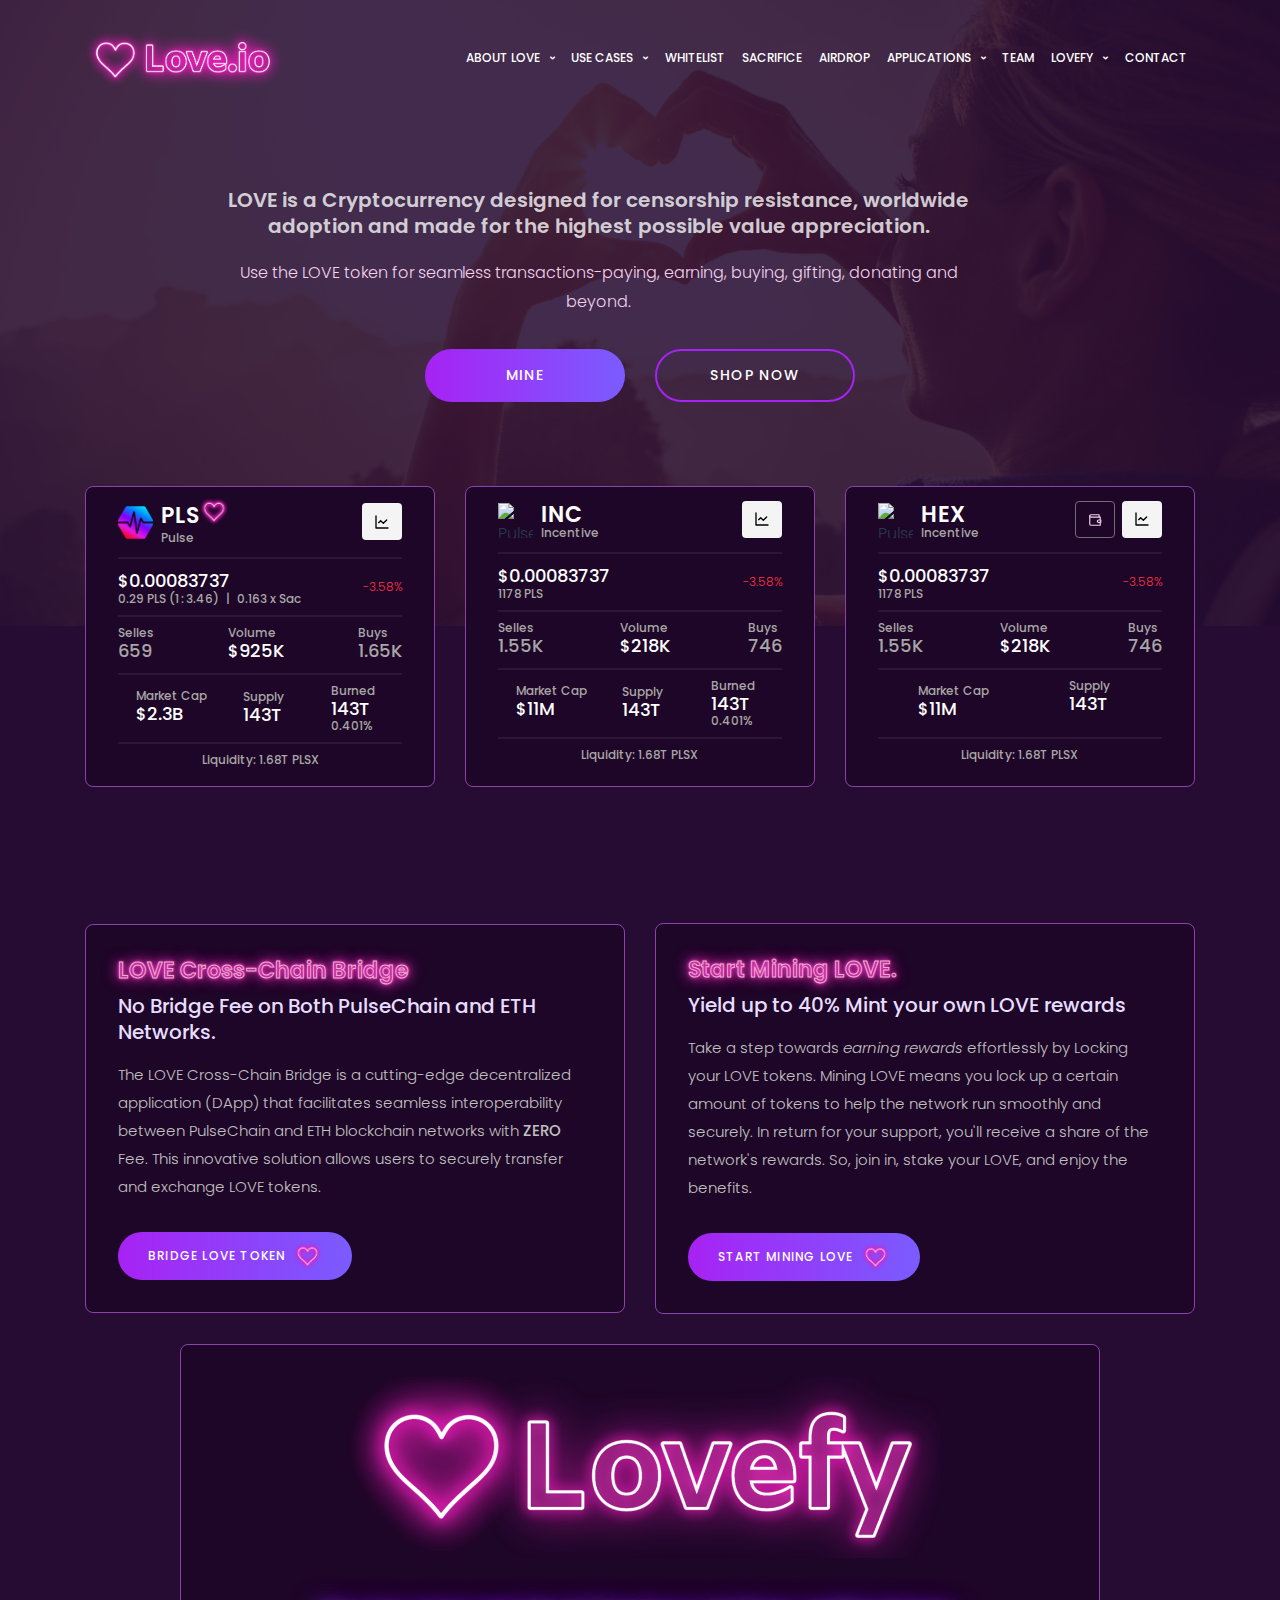
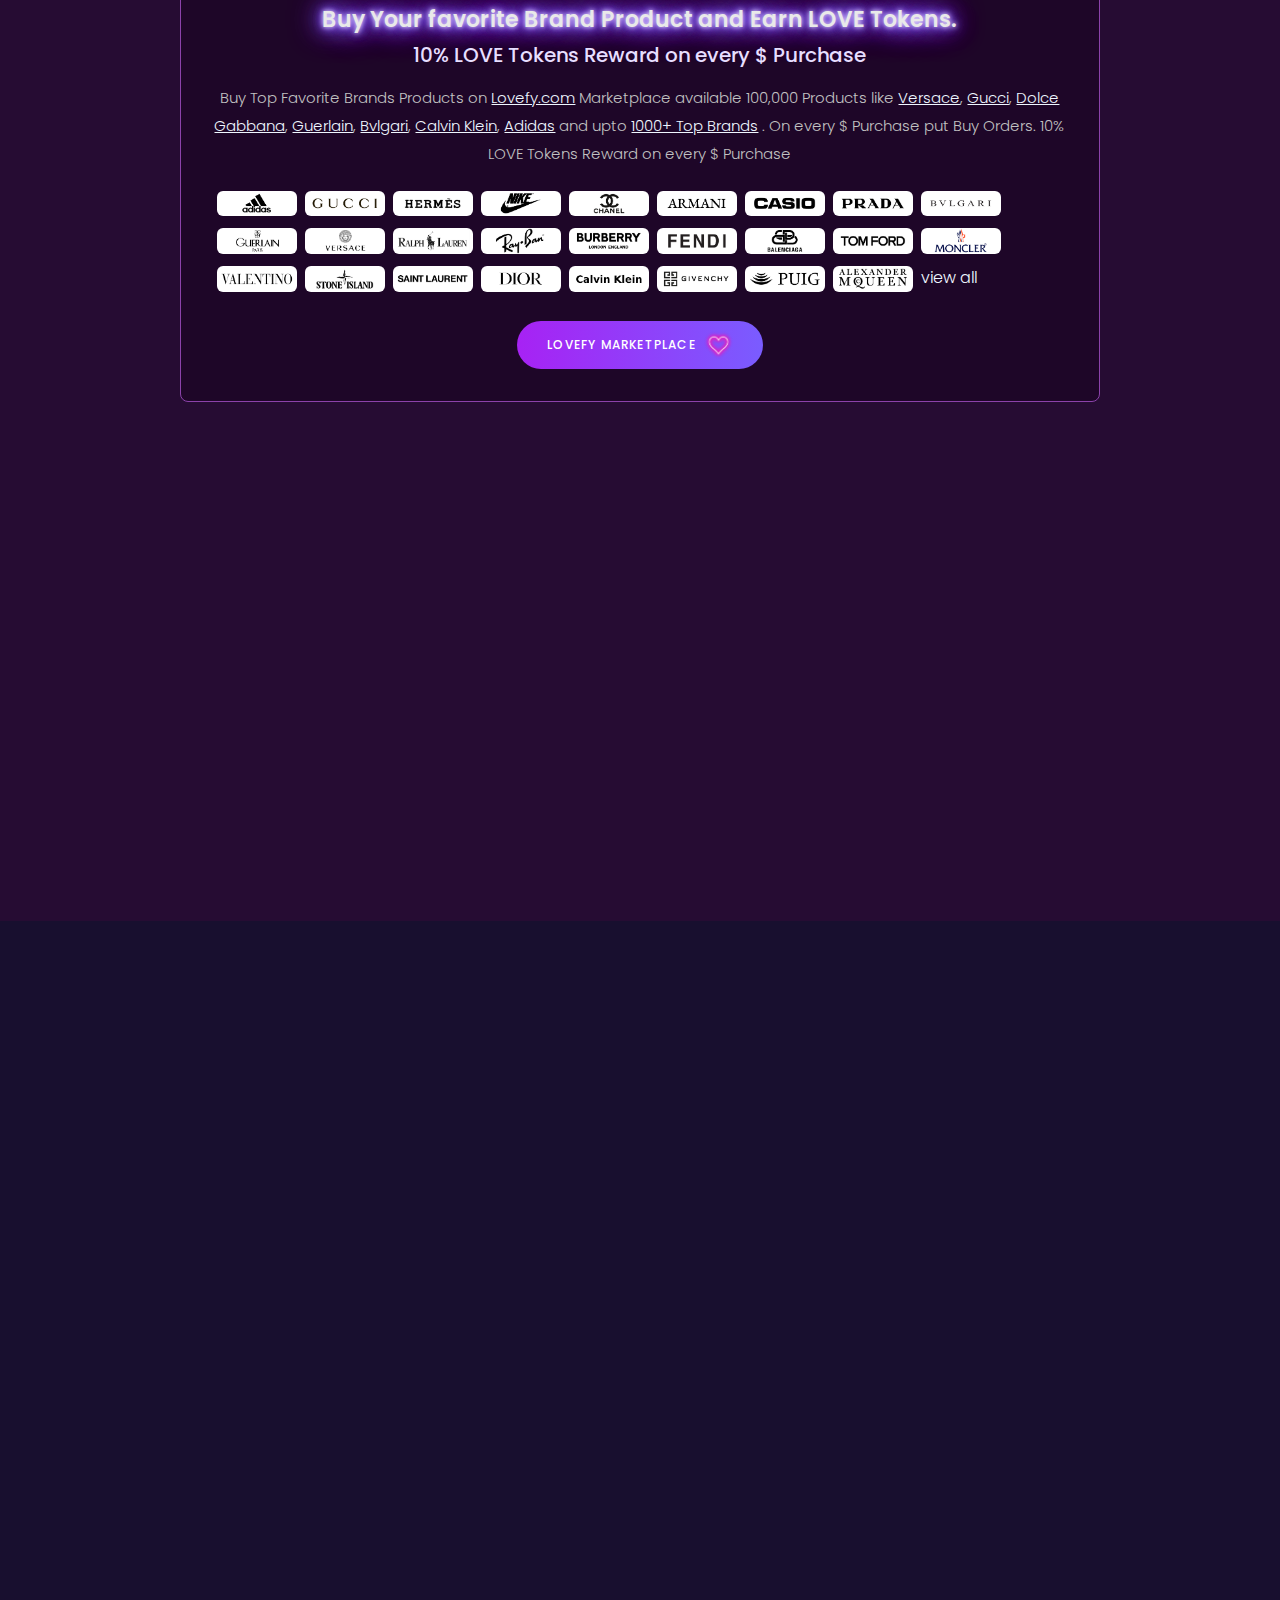
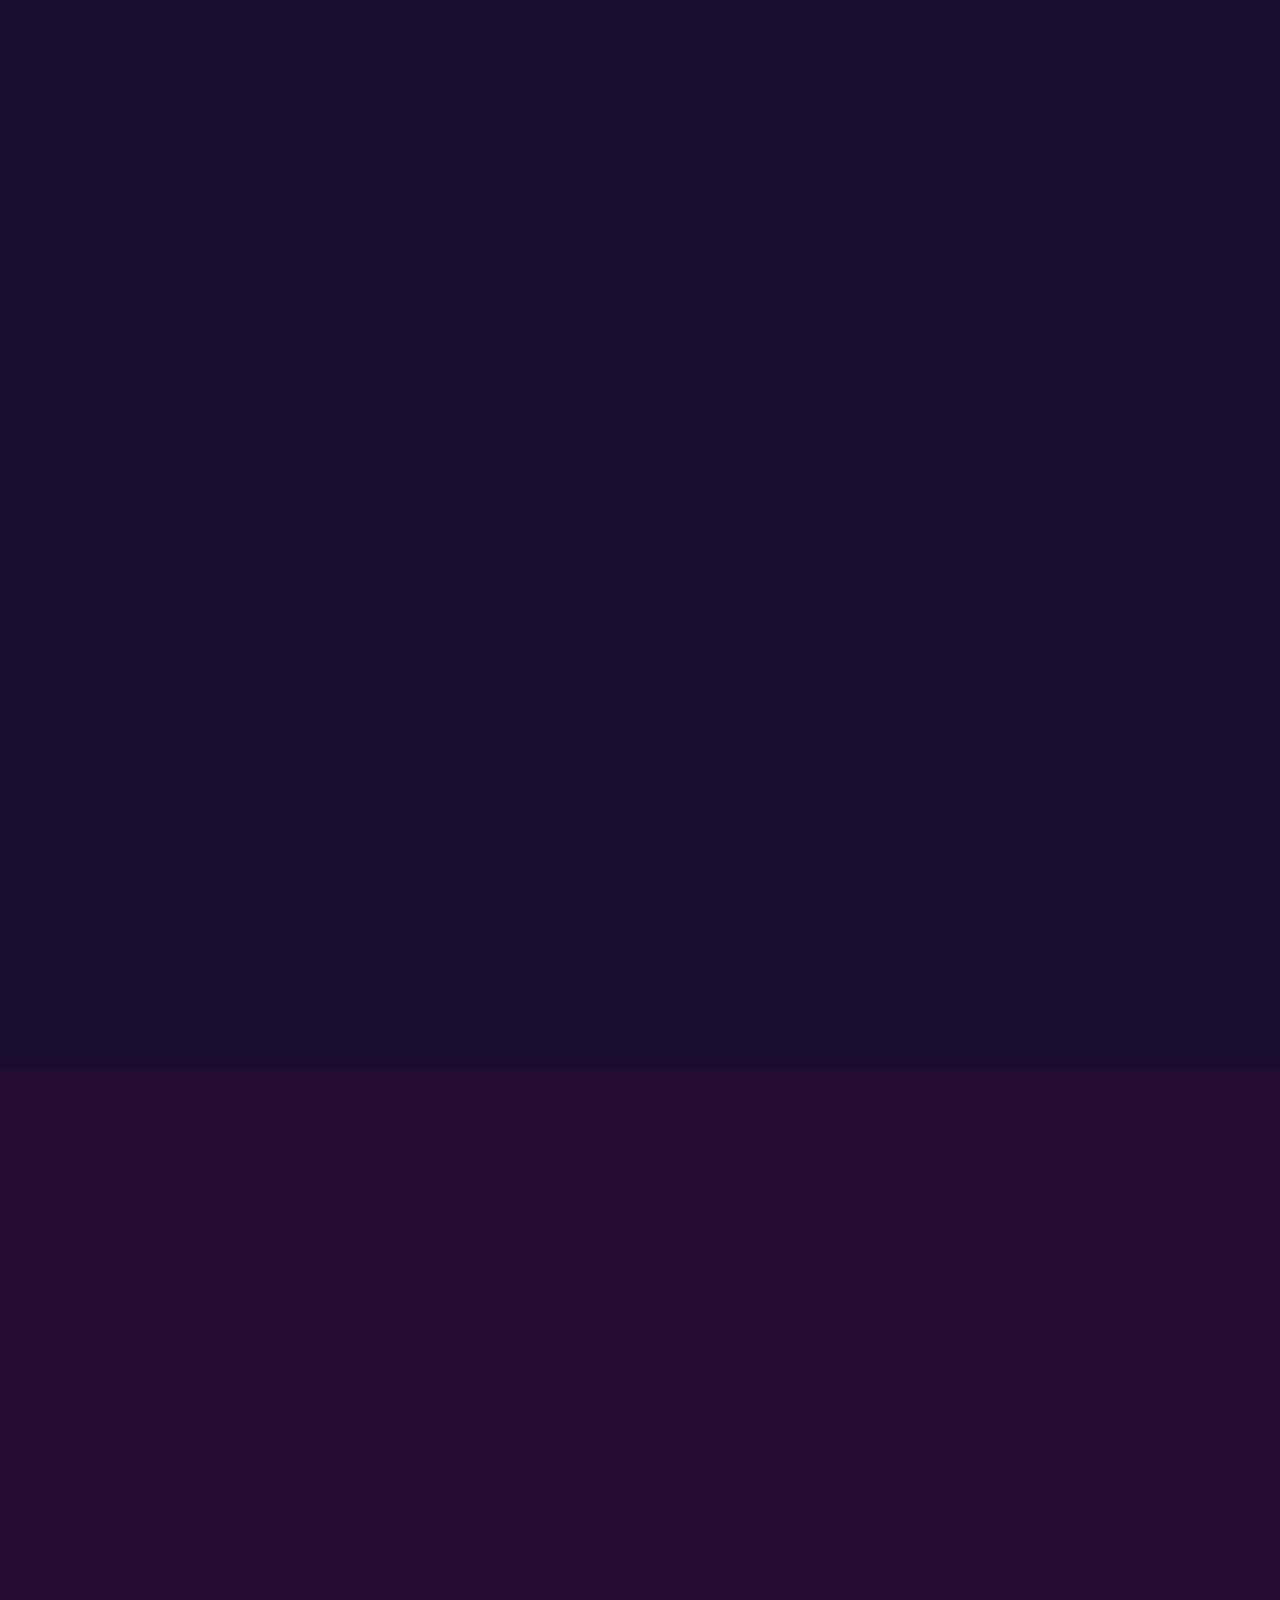
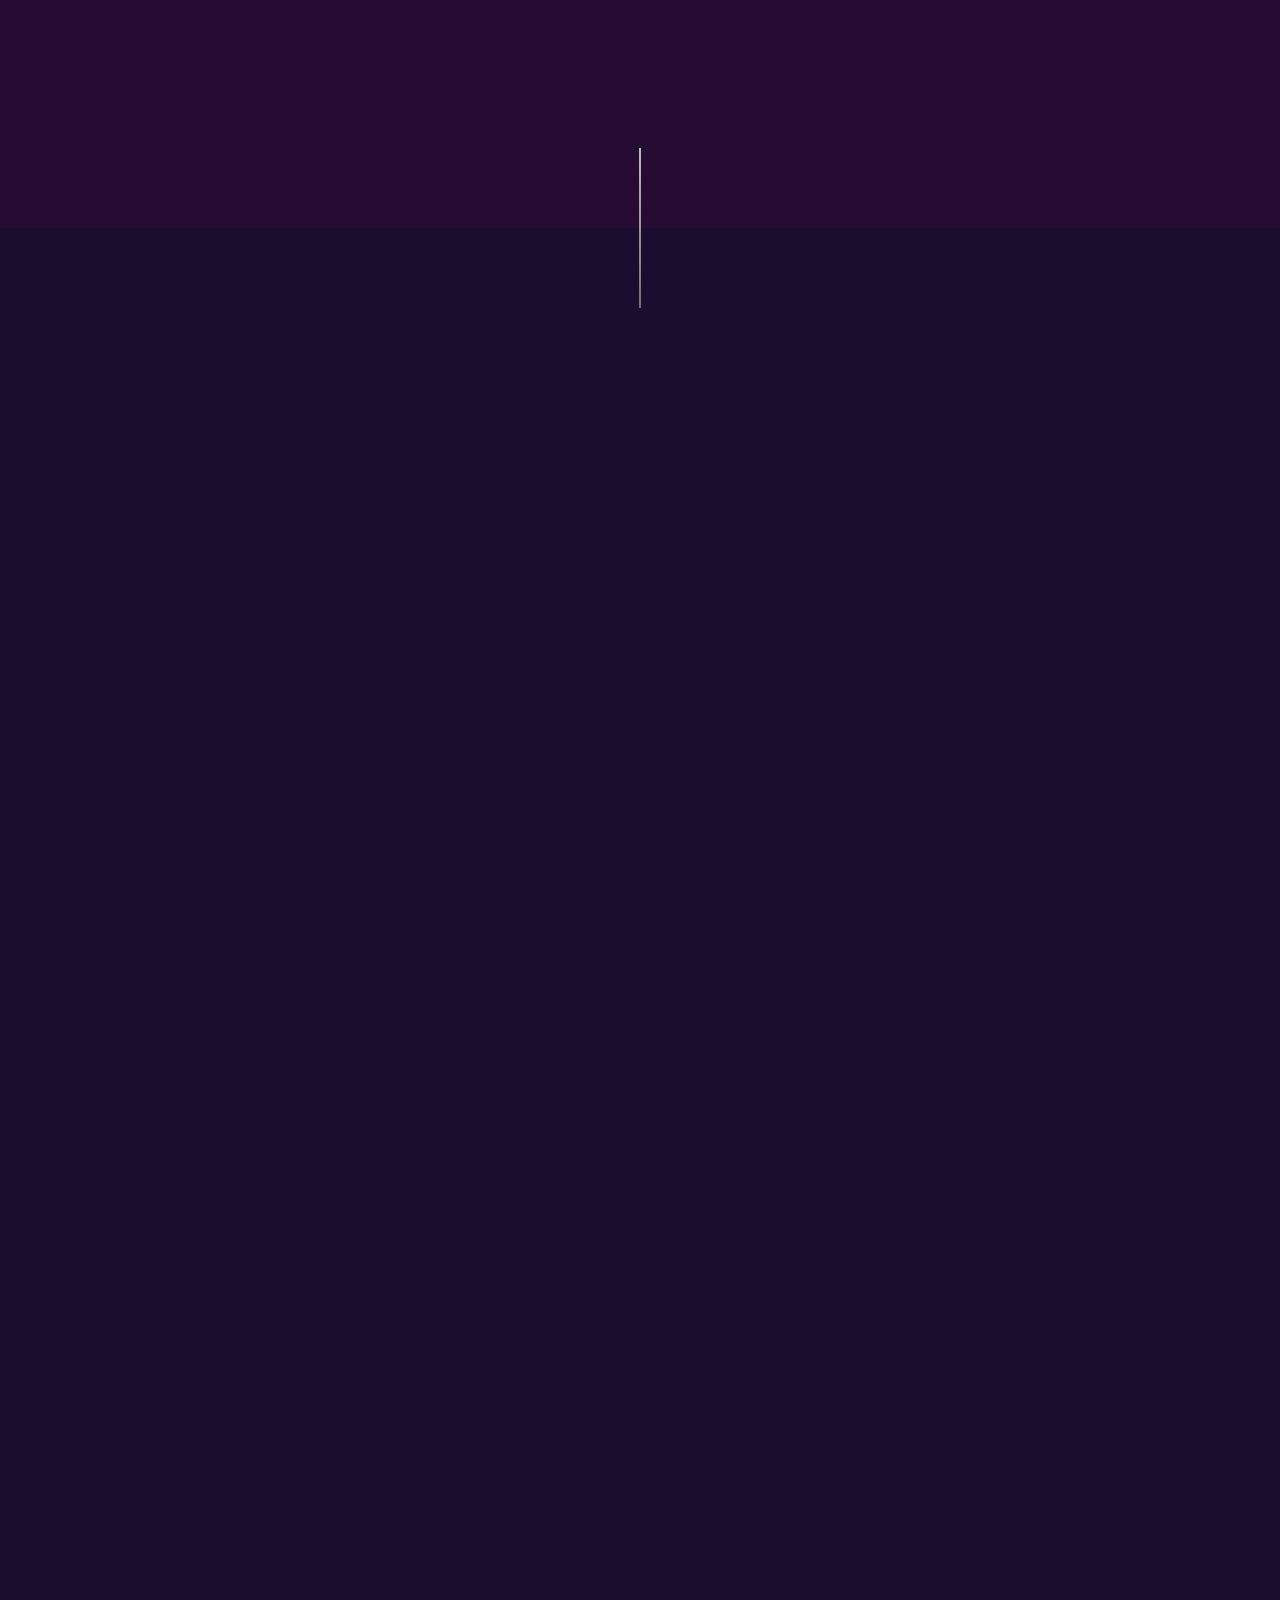
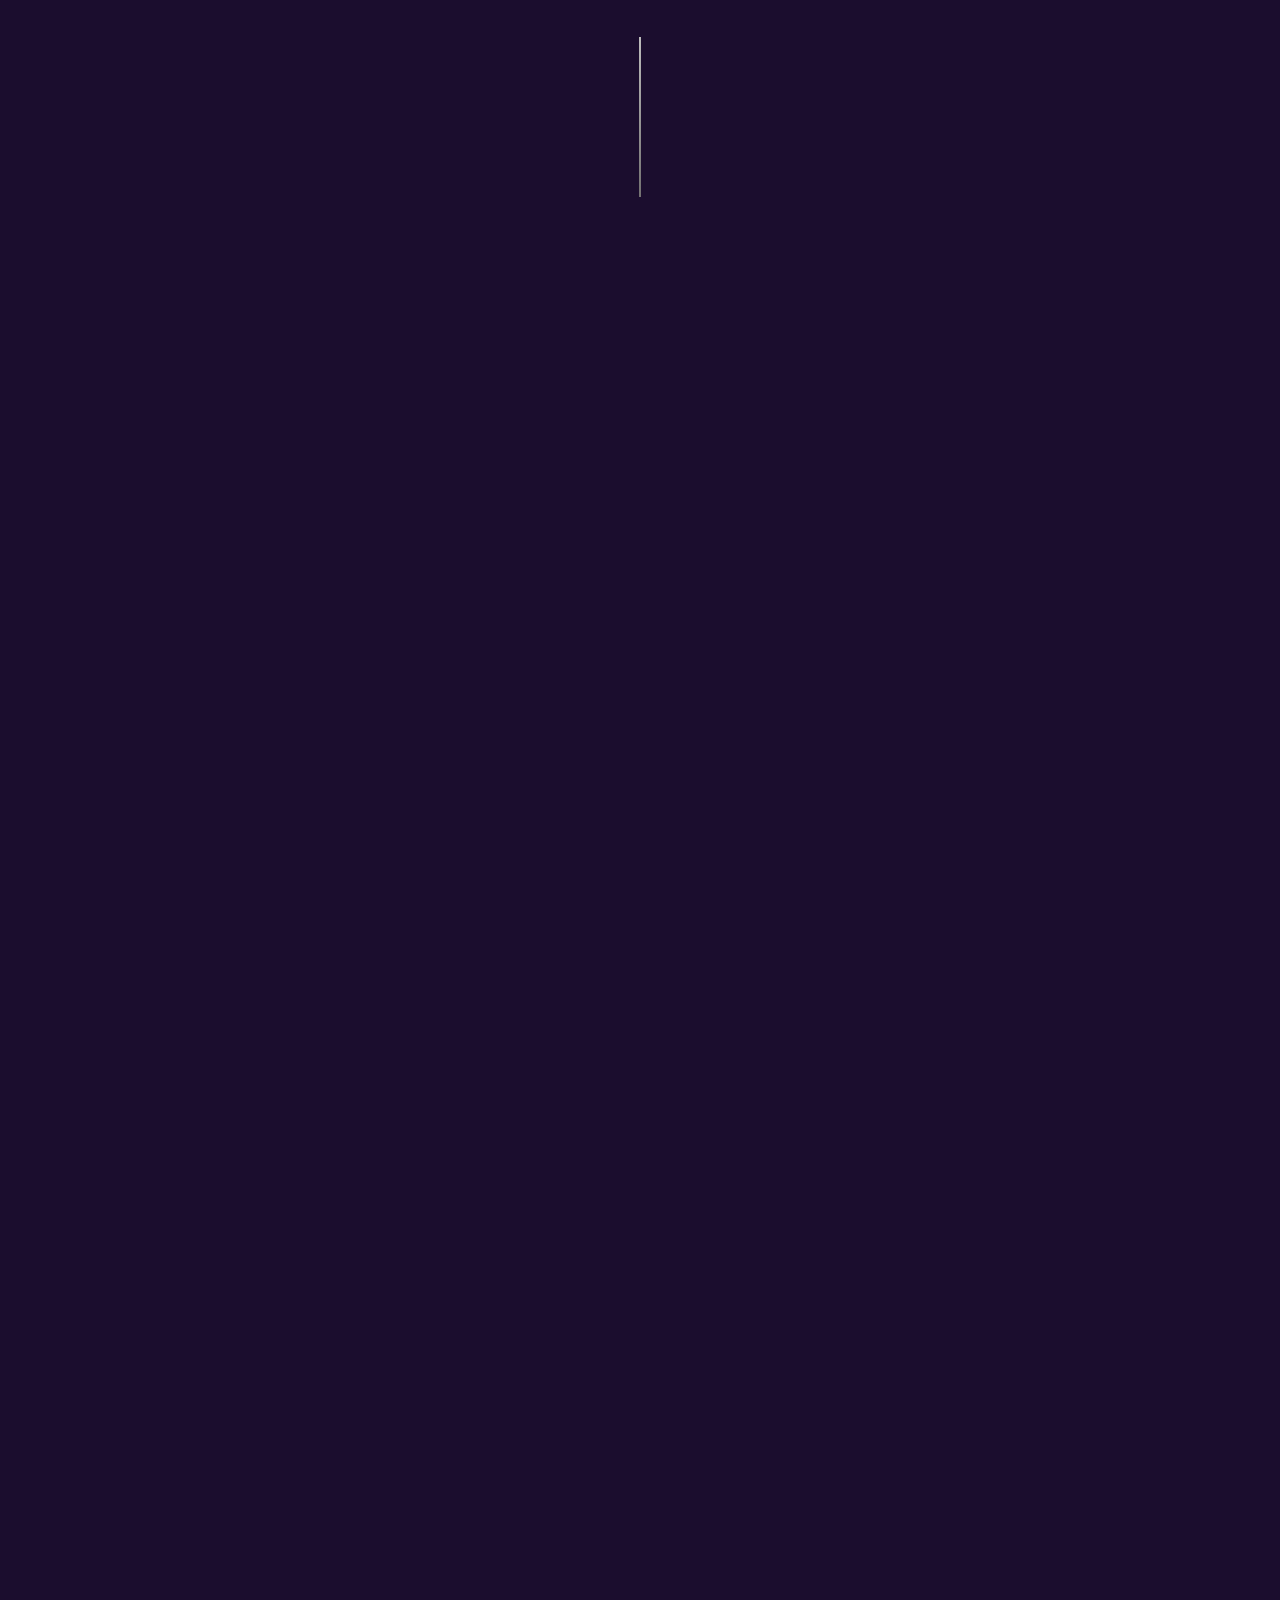
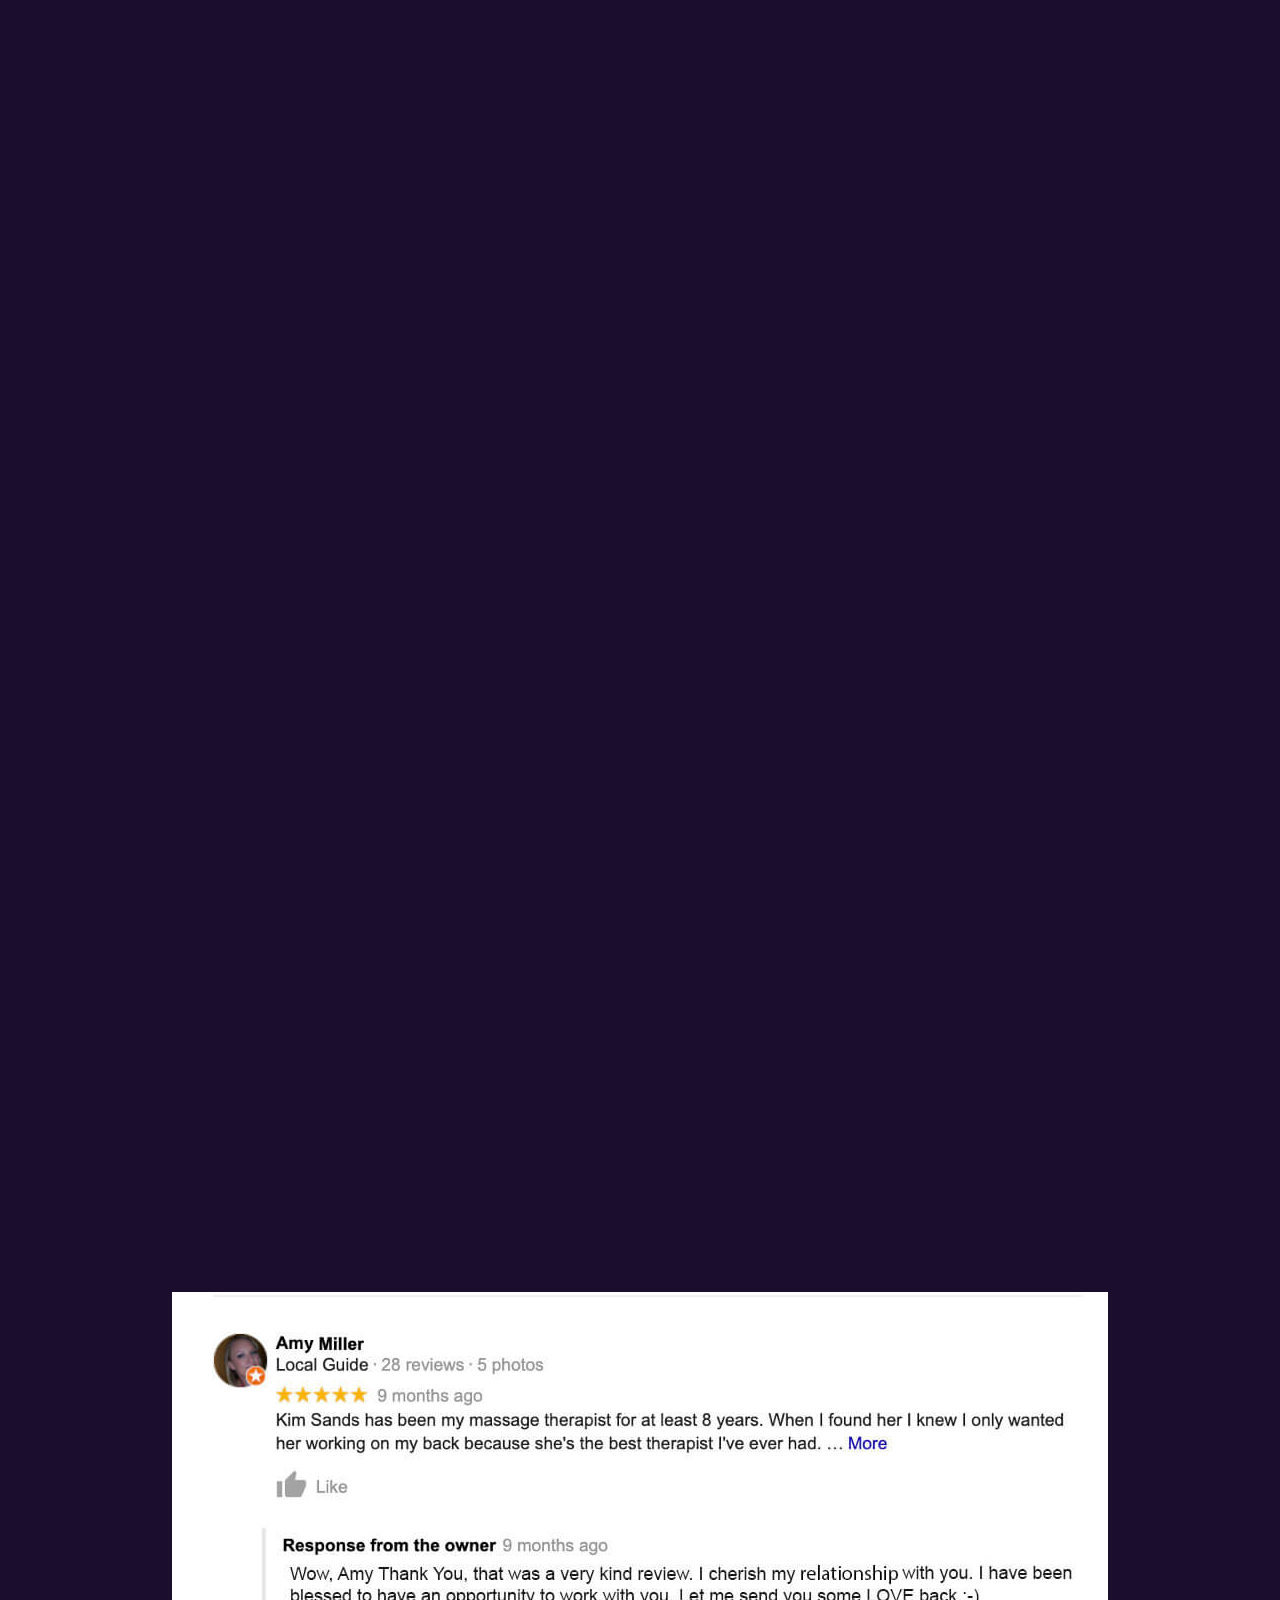
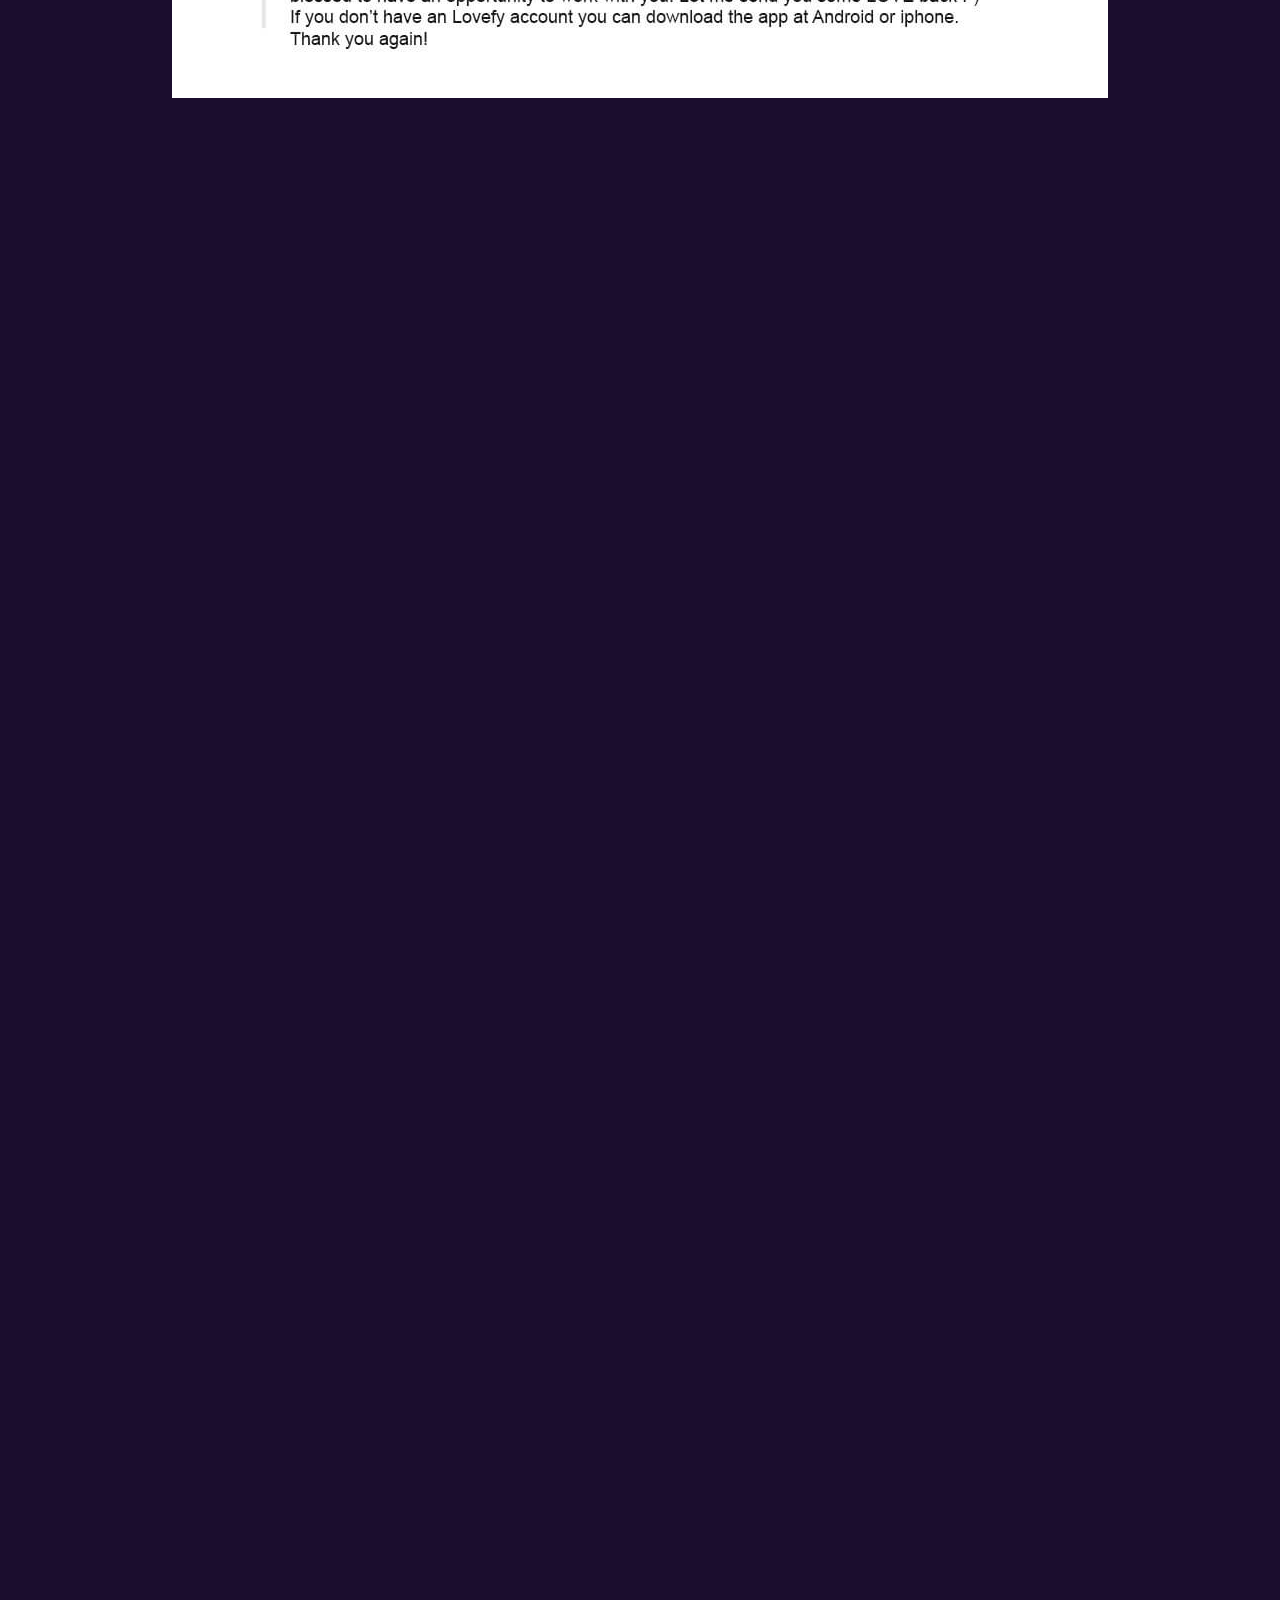
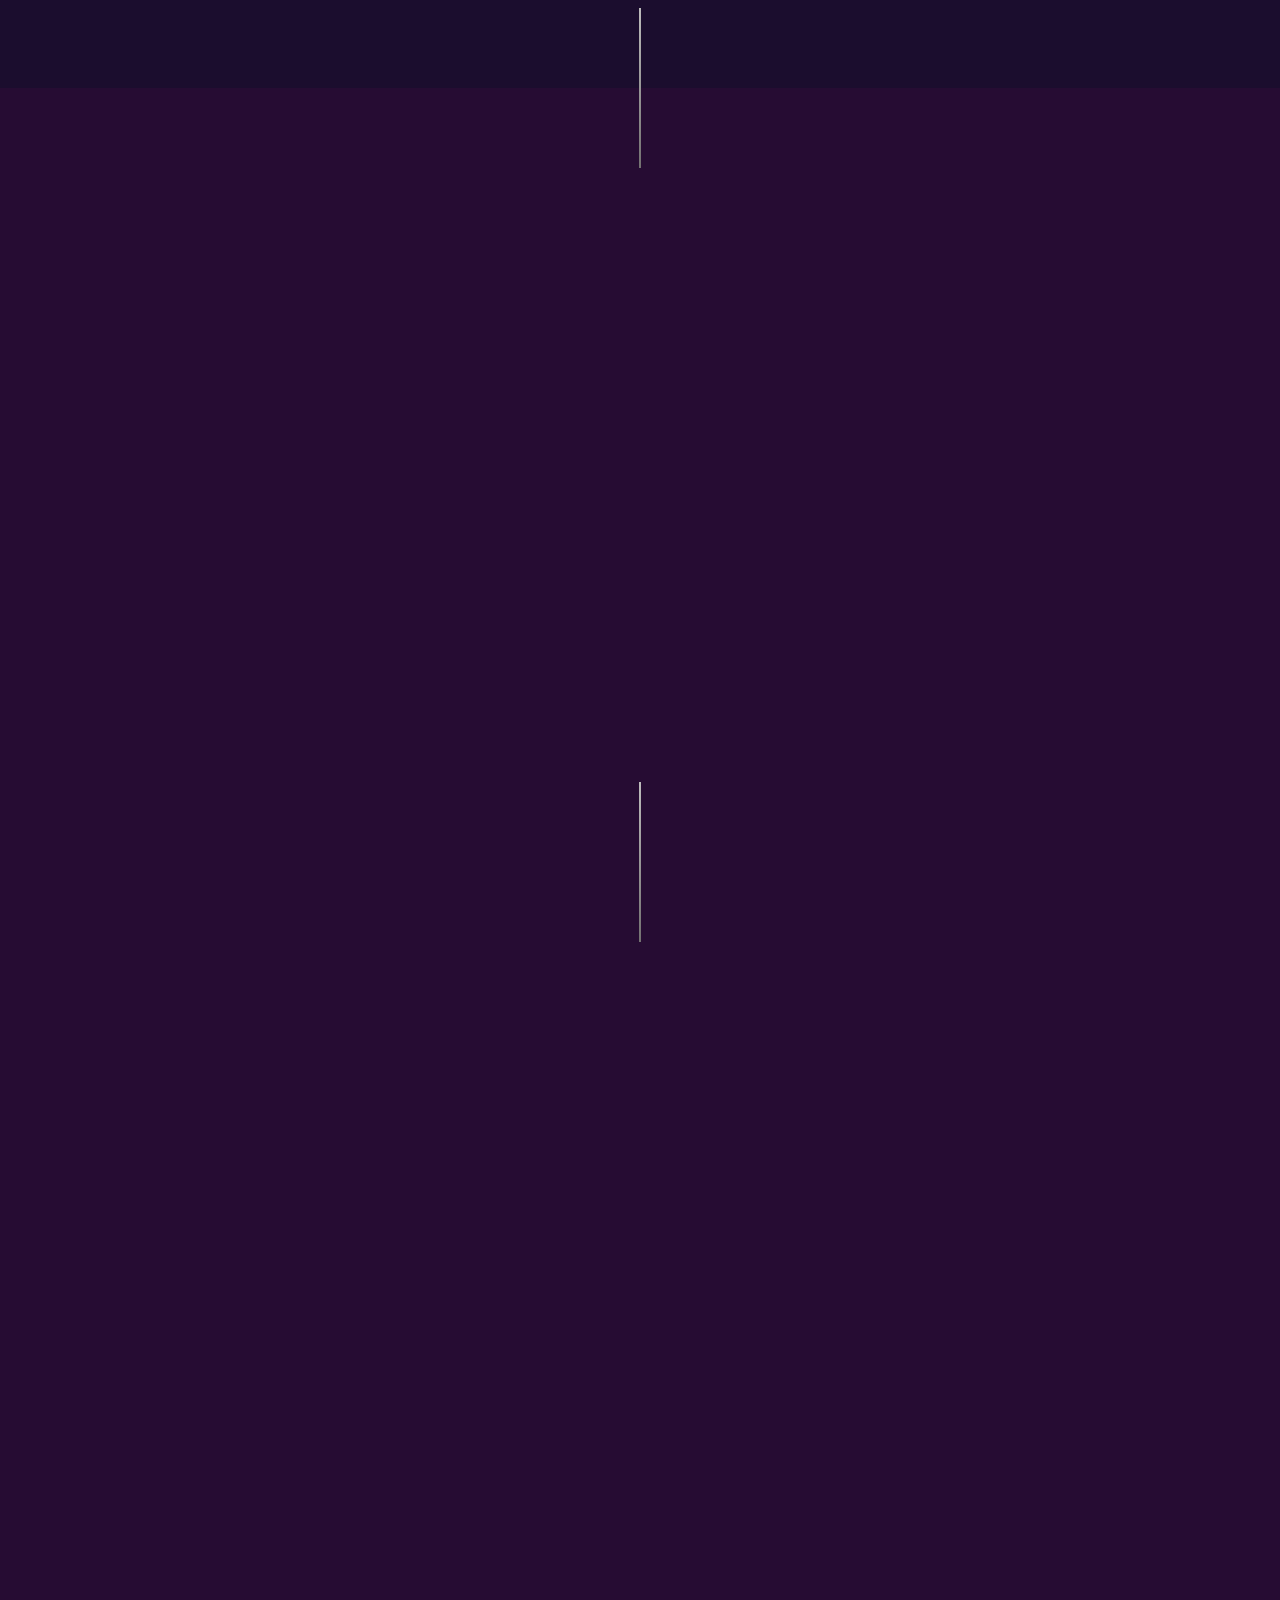
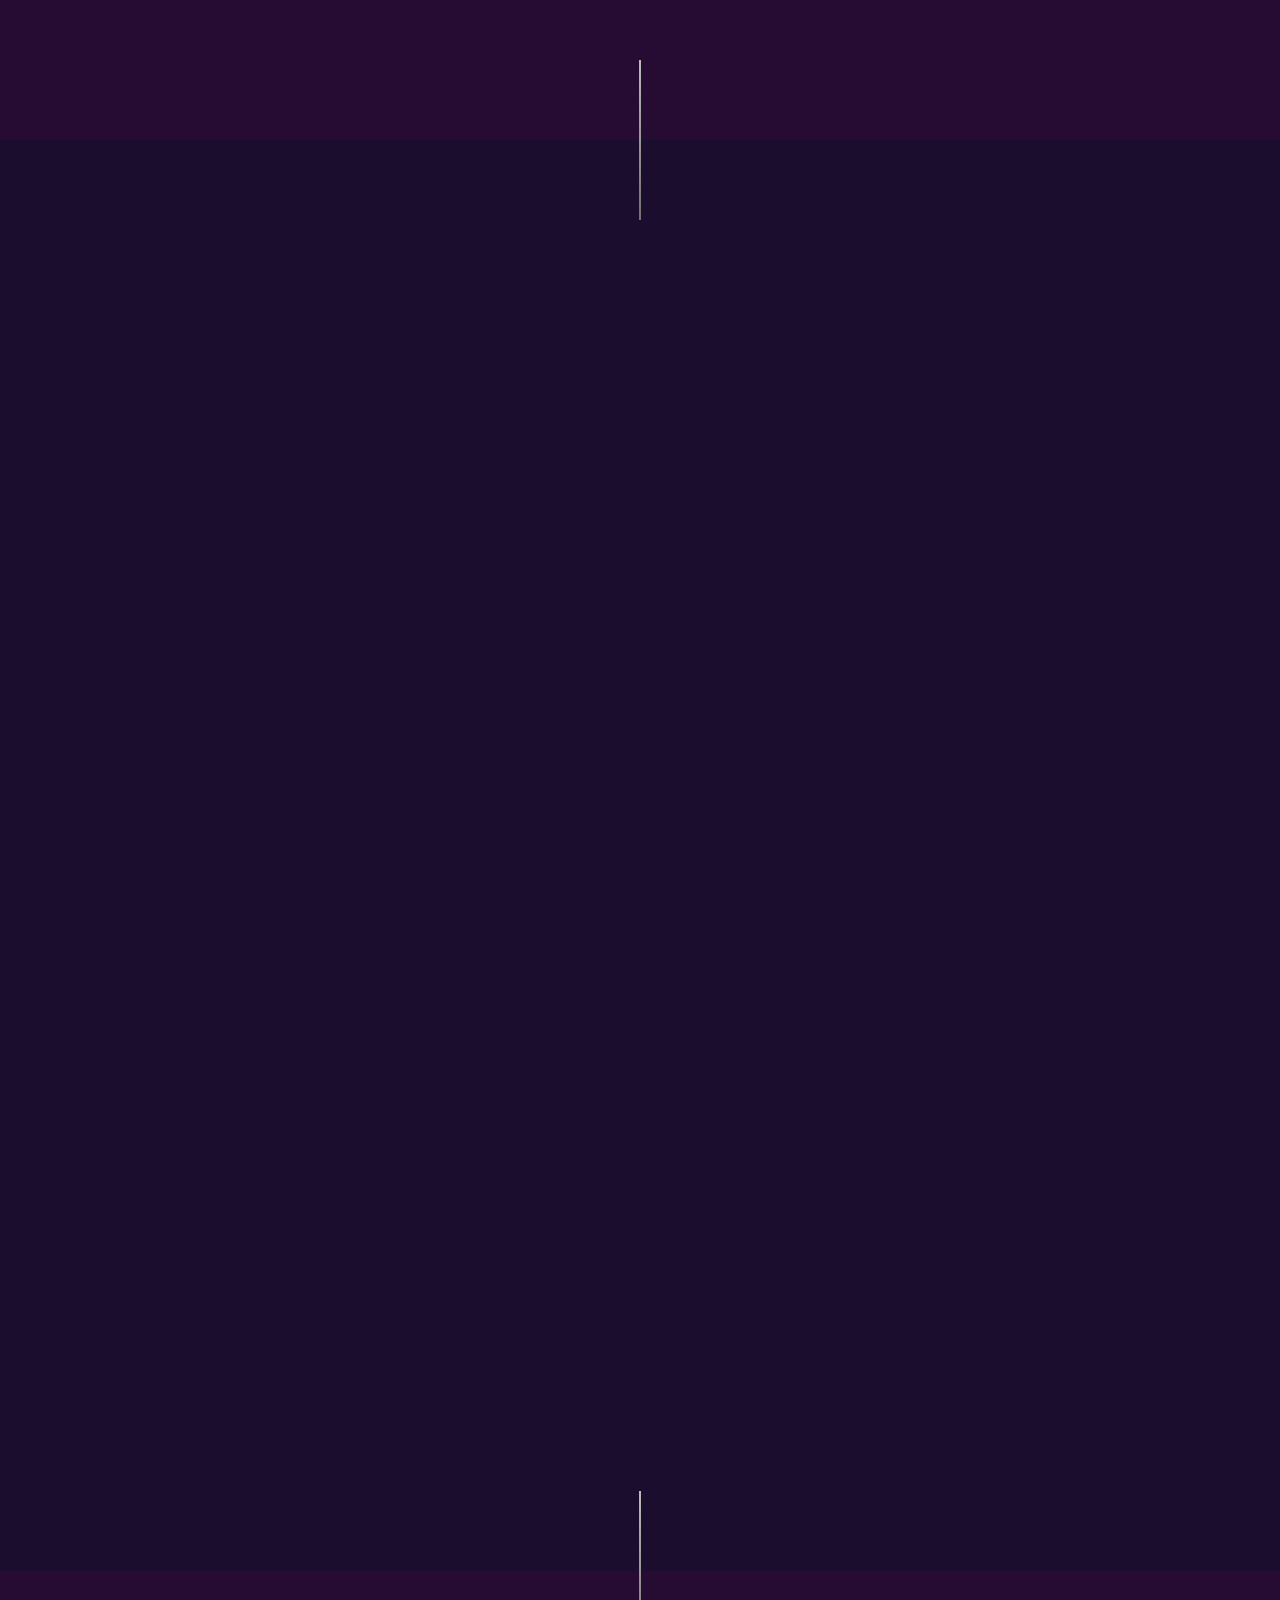
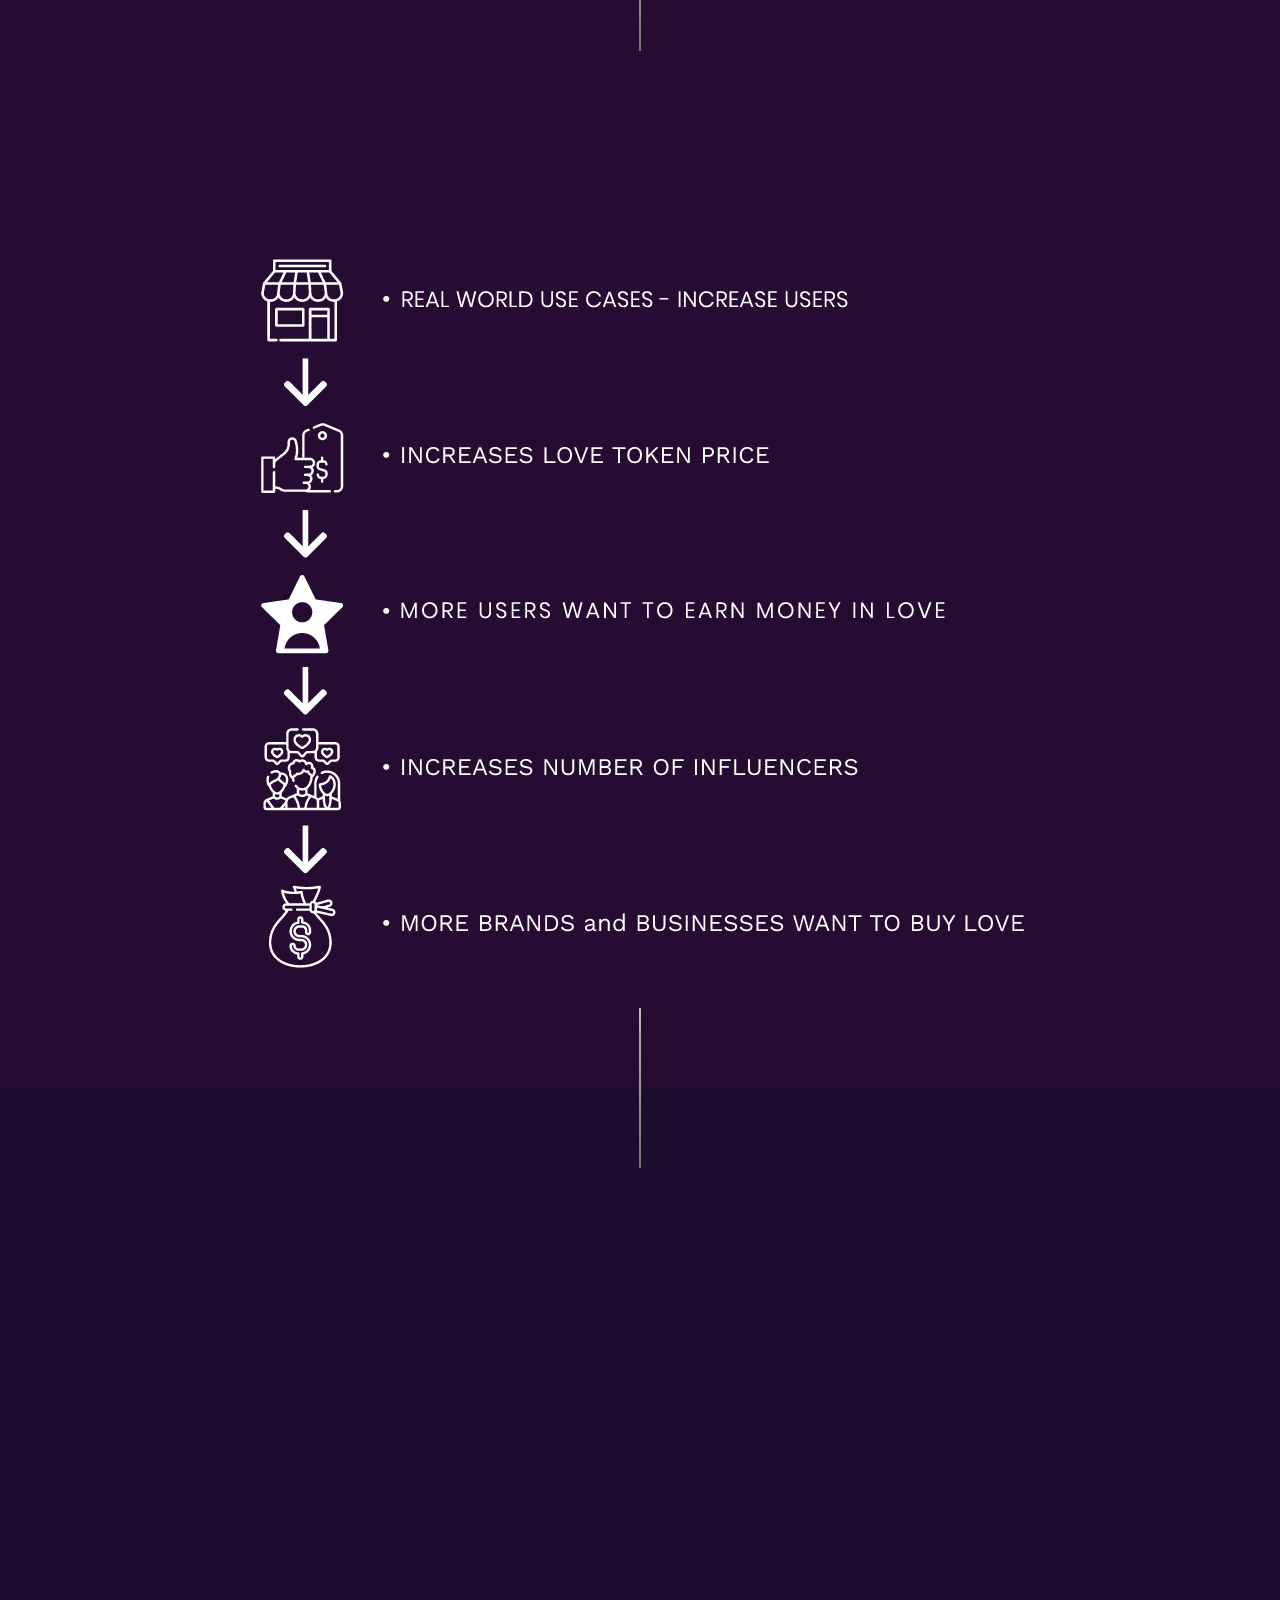
==== commit f41fc8d4: "commit" ====
--- a/today.html
+++ b/today.html
@@ -297,7 +297,7 @@
       font-weight: 600;
       color: white !important;
       margin-bottom: 0px !important;
-      padding-bottom: 0px !important;   
+      padding-bottom: 0px !important;
       line-height: 15px !important;
     }
 
@@ -366,6 +366,30 @@
     .price-change {
       color: rgb(255, 51, 68);
       font-size: 12px;
+    }
+    .btn-nn{
+      display: flex;
+      height: 2rem;
+      align-items: center;
+      justify-content: center;
+      white-space: nowrap;
+      border-radius: 0.25rem;
+      --tw-bg-opacity: 1;
+      background-color: transparent;
+      padding-left: 0.75rem;
+      padding-right: 0.75rem;
+      padding-top: 1px;
+      font-size: .875rem;
+      line-height: 1.25rem;
+      font-weight: 700;
+      --tw-text-opacity: 1;
+      margin: 0;
+      border: none;
+      height: 37px;
+      width: 40px;
+      margin-top: -12px;
+      border: 1px solid rgb(112, 110, 110);
+      margin-right: 7px;
     }
   </style>
 </head>
@@ -652,7 +676,8 @@
                   <div class="d-flex align-items-center w-100 header-cards-header">
                     <img src="assets2/images/icons/PulseChain.svg" alt="PulseChain Network" class="" />
                     <div class="pl-2">
-                      <h3 class=" mb-0 pb-0"> PLS </h3>
+                      <h3 class=" mb-0 pb-0"> PLS <img style="height: 30px; width: 30px; margin-left: -5px;"
+                        src="assets2/images/loader.png" alt="" class="" /></h3>
                       <p class="pb-0 mb-0"> Pulse </p>
                     </div>
                   </div>
@@ -707,13 +732,15 @@
                   <div>
                     <p class="mb-0 pb-0">Supply</p>
                     <h3 class="d-flex align-items-center">
-                      143T <img src="https://gopulse.com/img/coins/white/PLSX.svg" alt="" style="width: 14px; height: 14px;">
+                      143T <img src="https://gopulse.com/img/coins/white/PLSX.svg" alt=""
+                        style="width: 14px; height: 14px;">
                     </h3>
                   </div>
                   <div>
                     <p class="mb-0 pb-0">Burned</p>
                     <h3 class="d-flex align-items-center">
-                      143T <img src="https://gopulse.com/img/coins/white/PLSX.svg" alt="" style="width: 14px; height: 14px;">
+                      143T <img src="https://gopulse.com/img/coins/white/PLSX.svg" alt=""
+                        style="width: 14px; height: 14px;">
                     </h3>
                     <p class="mb-0 pb-0">0.401%</p>
                   </div>
@@ -724,7 +751,7 @@
                     <p class="mb-0 pb-0 text-center w-100">Liquidity: 1.68T PLSX</p>
                   </div>
                 </div>
-                
+
               </div>
             </div>
             <div class="col-lg-4 mb-3">
@@ -788,13 +815,15 @@
                   <div>
                     <p class="mb-0 pb-0">Supply</p>
                     <h3 class="d-flex align-items-center">
-                      143T <img src="https://gopulse.com/img/coins/white/INC.svg" alt="" style="width: 14px; height: 14px;">
+                      143T <img src="https://gopulse.com/img/coins/white/INC.svg" alt=""
+                        style="width: 14px; height: 14px;">
                     </h3>
                   </div>
                   <div>
                     <p class="mb-0 pb-0">Burned</p>
                     <h3 class="d-flex align-items-center">
-                      143T <img src="https://gopulse.com/img/coins/white/INC.svg" alt="" style="width: 14px; height: 14px;">
+                      143T <img src="https://gopulse.com/img/coins/white/INC.svg" alt=""
+                        style="width: 14px; height: 14px;">
                     </h3>
                     <p class="mb-0 pb-0">0.401%</p>
                   </div>
@@ -805,7 +834,7 @@
                     <p class="mb-0 pb-0 text-center w-100">Liquidity: 1.68T PLSX</p>
                   </div>
                 </div>
-                
+
               </div>
             </div>
             <div class="col-lg-4 mb-3">
@@ -818,6 +847,14 @@
                       <p class="pb-0 mb-0"> Incentive </p>
                     </div>
                   </div>
+                  <a draggable="false" class="btn-nn secondary !px-0 w-[30px]" href=""><svg
+                      xmlns="http://www.w3.org/2000/svg" width="24" height="24" viewBox="0 0 24 24" fill="none"
+                      stroke="currentColor" stroke-width="2" stroke-linecap="round" stroke-linejoin="round"
+                      class="lucide lucide-wallet">
+                      <path d="M21 12V7H5a2 2 0 0 1 0-4h14v4"></path>
+                      <path d="M3 5v14a2 2 0 0 0 2 2h16v-5"></path>
+                      <path d="M18 12a2 2 0 0 0 0 4h4v-4Z"></path>
+                    </svg></a>
                   <button class="btn-n"><svg xmlns="http://www.w3.org/2000/svg" width="24" height="24"
                       viewBox="0 0 24 24" fill="none" stroke="currentColor" stroke-width="2" stroke-linecap="round"
                       stroke-linejoin="round" class="lucide lucide-line-chart">
@@ -870,7 +907,8 @@
                   <div>
                     <p class="mb-0 pb-0">Supply</p>
                     <h3 class="d-flex align-items-center">
-                      143T <img src="https://gopulse.com/img/coins/white/HEX.svg" alt="" style="width: 14px; height: 14px;">
+                      143T <img src="https://gopulse.com/img/coins/white/HEX.svg" alt=""
+                        style="width: 14px; height: 14px;">
                     </h3>
                     <p class="mb-0 pb-0">&nbsp;</p>
                   </div>
@@ -881,7 +919,7 @@
                     <p class="mb-0 pb-0 text-center w-100">Liquidity: 1.68T PLSX</p>
                   </div>
                 </div>
-                
+
               </div>
             </div>
             <!-- <div class="col-lg-4 mb-3">
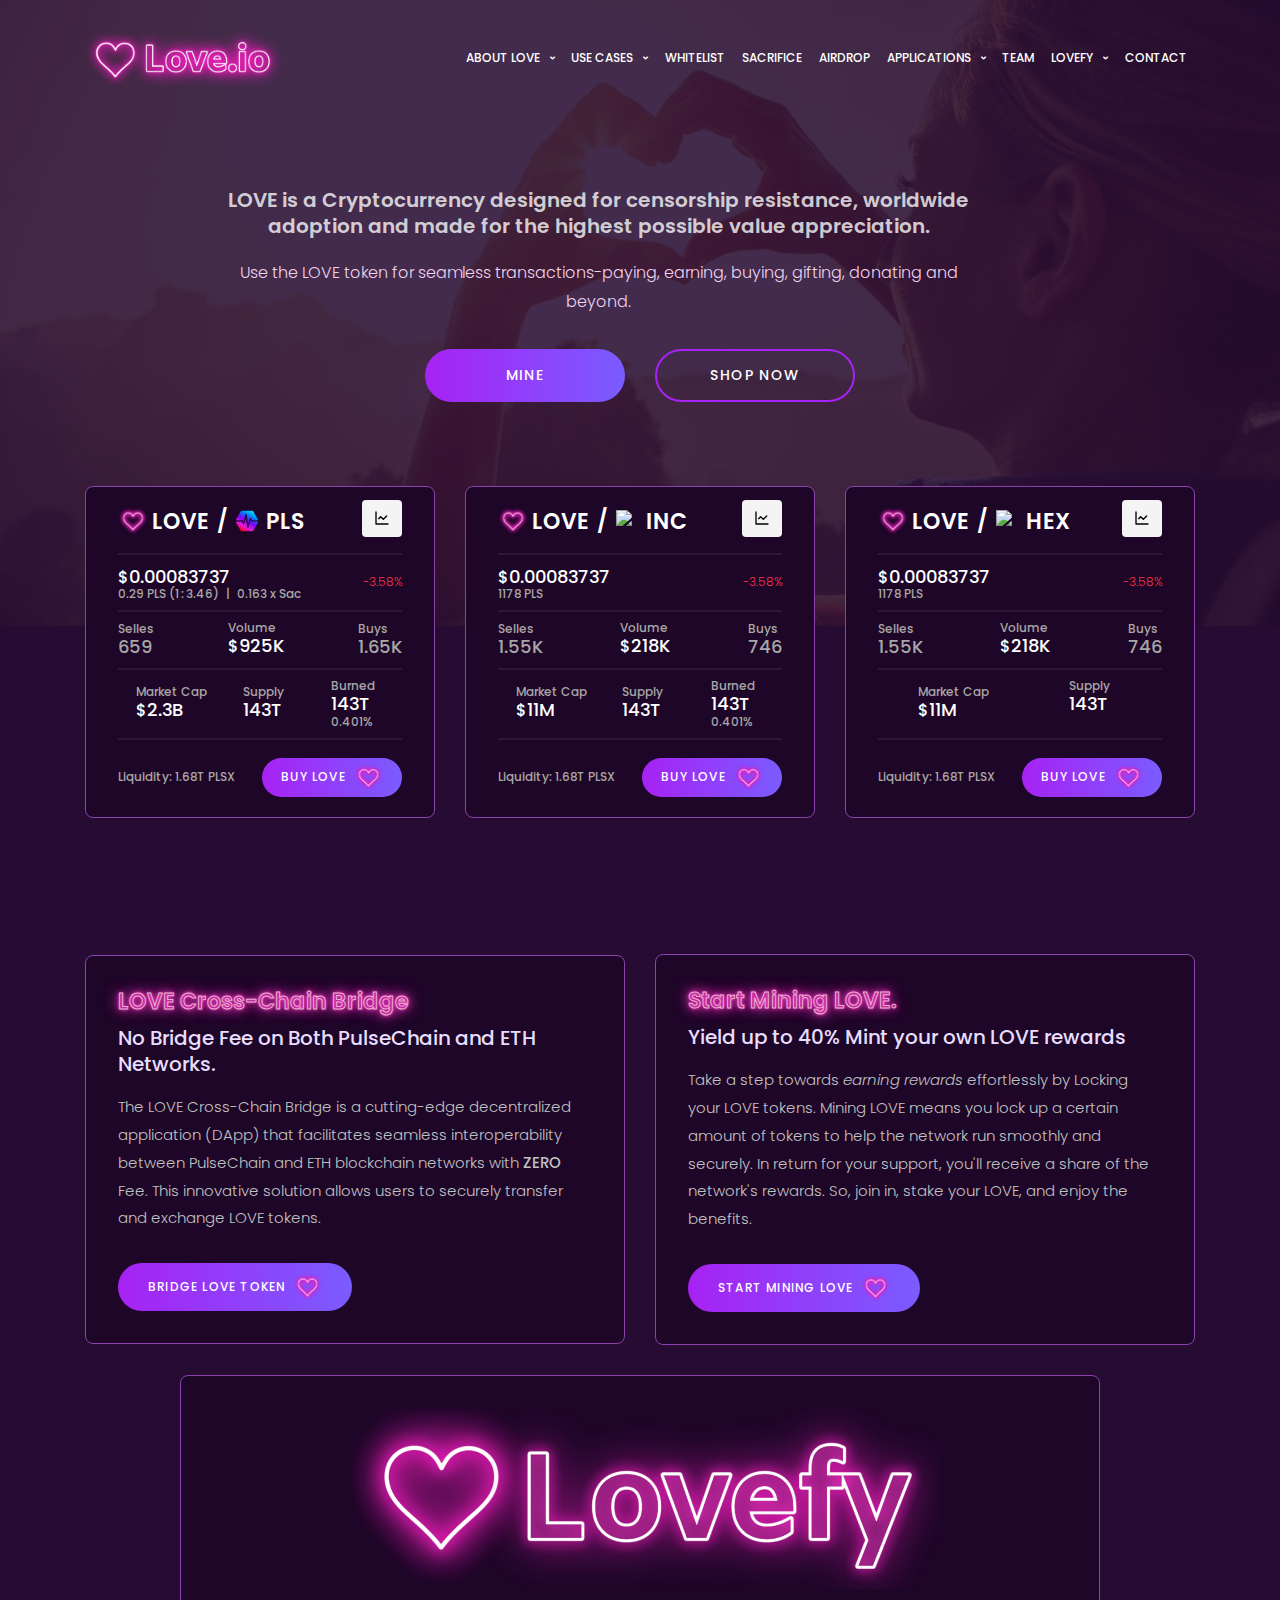
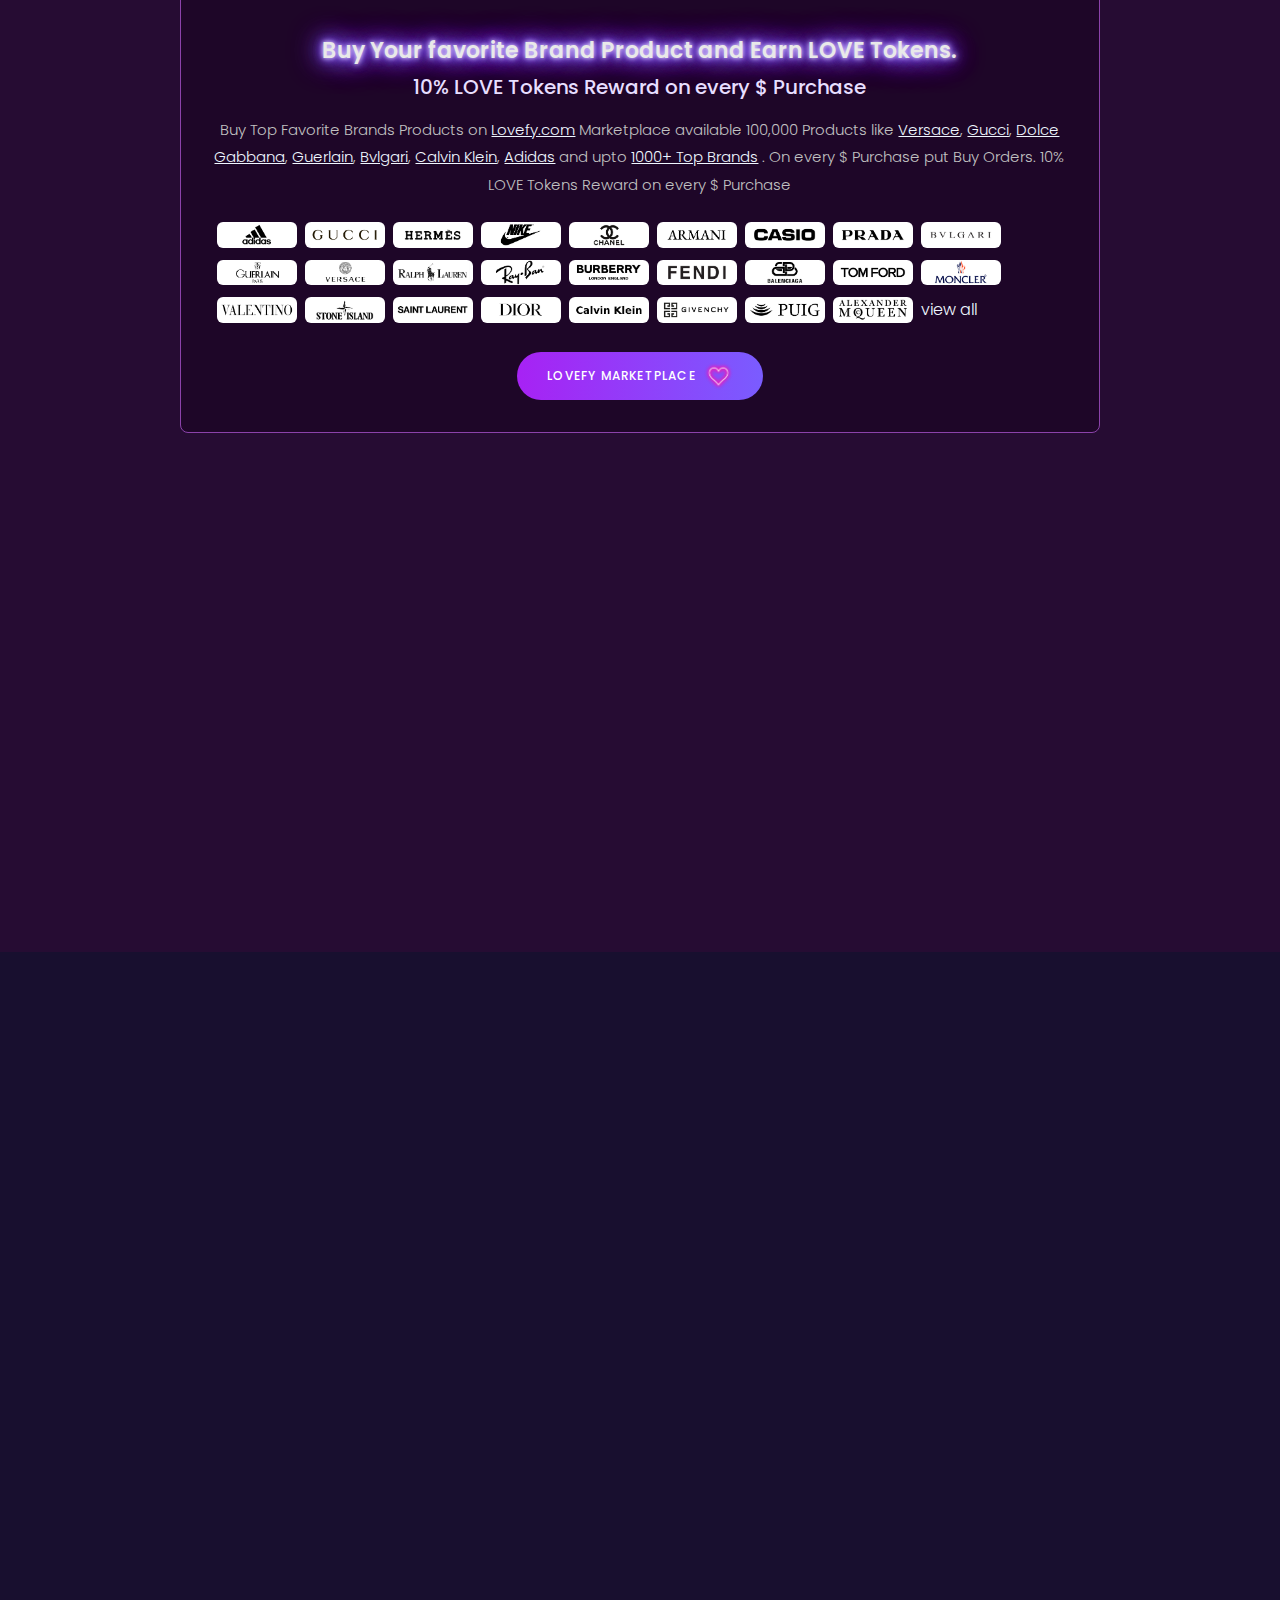
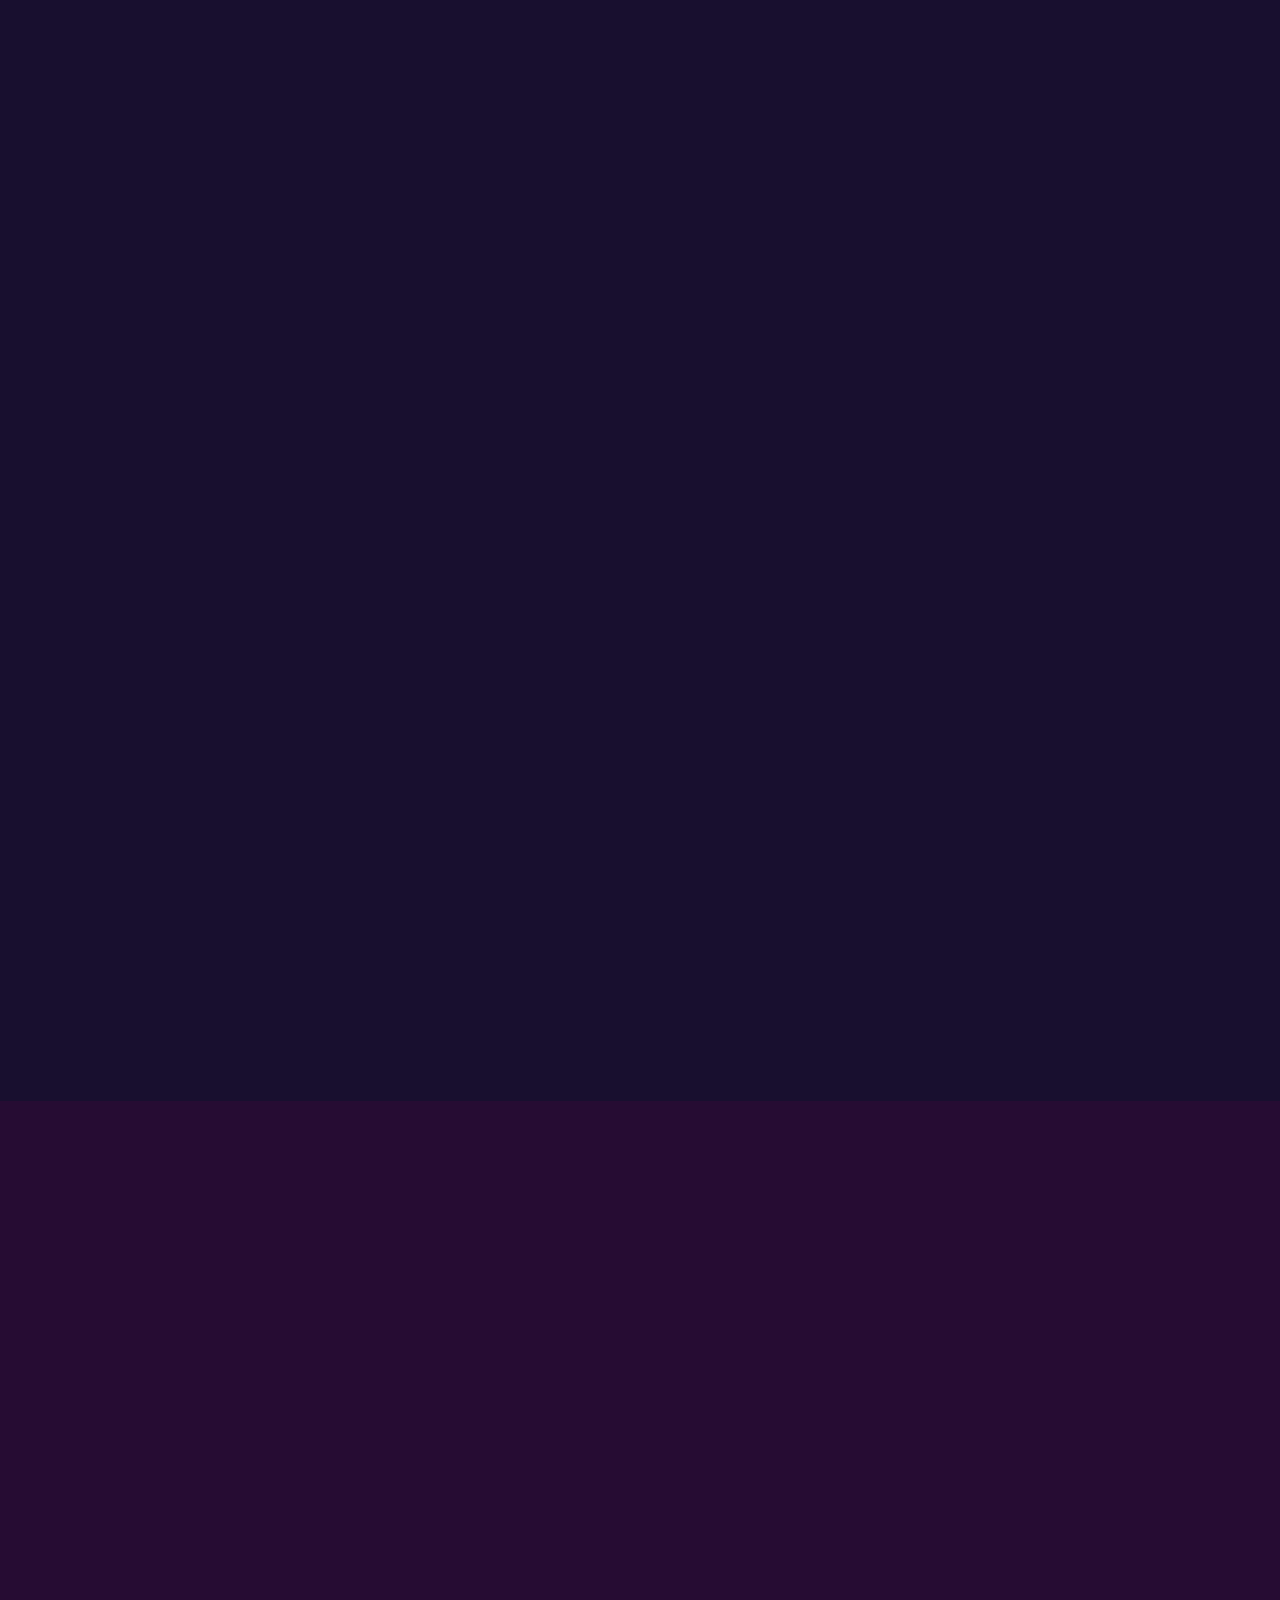
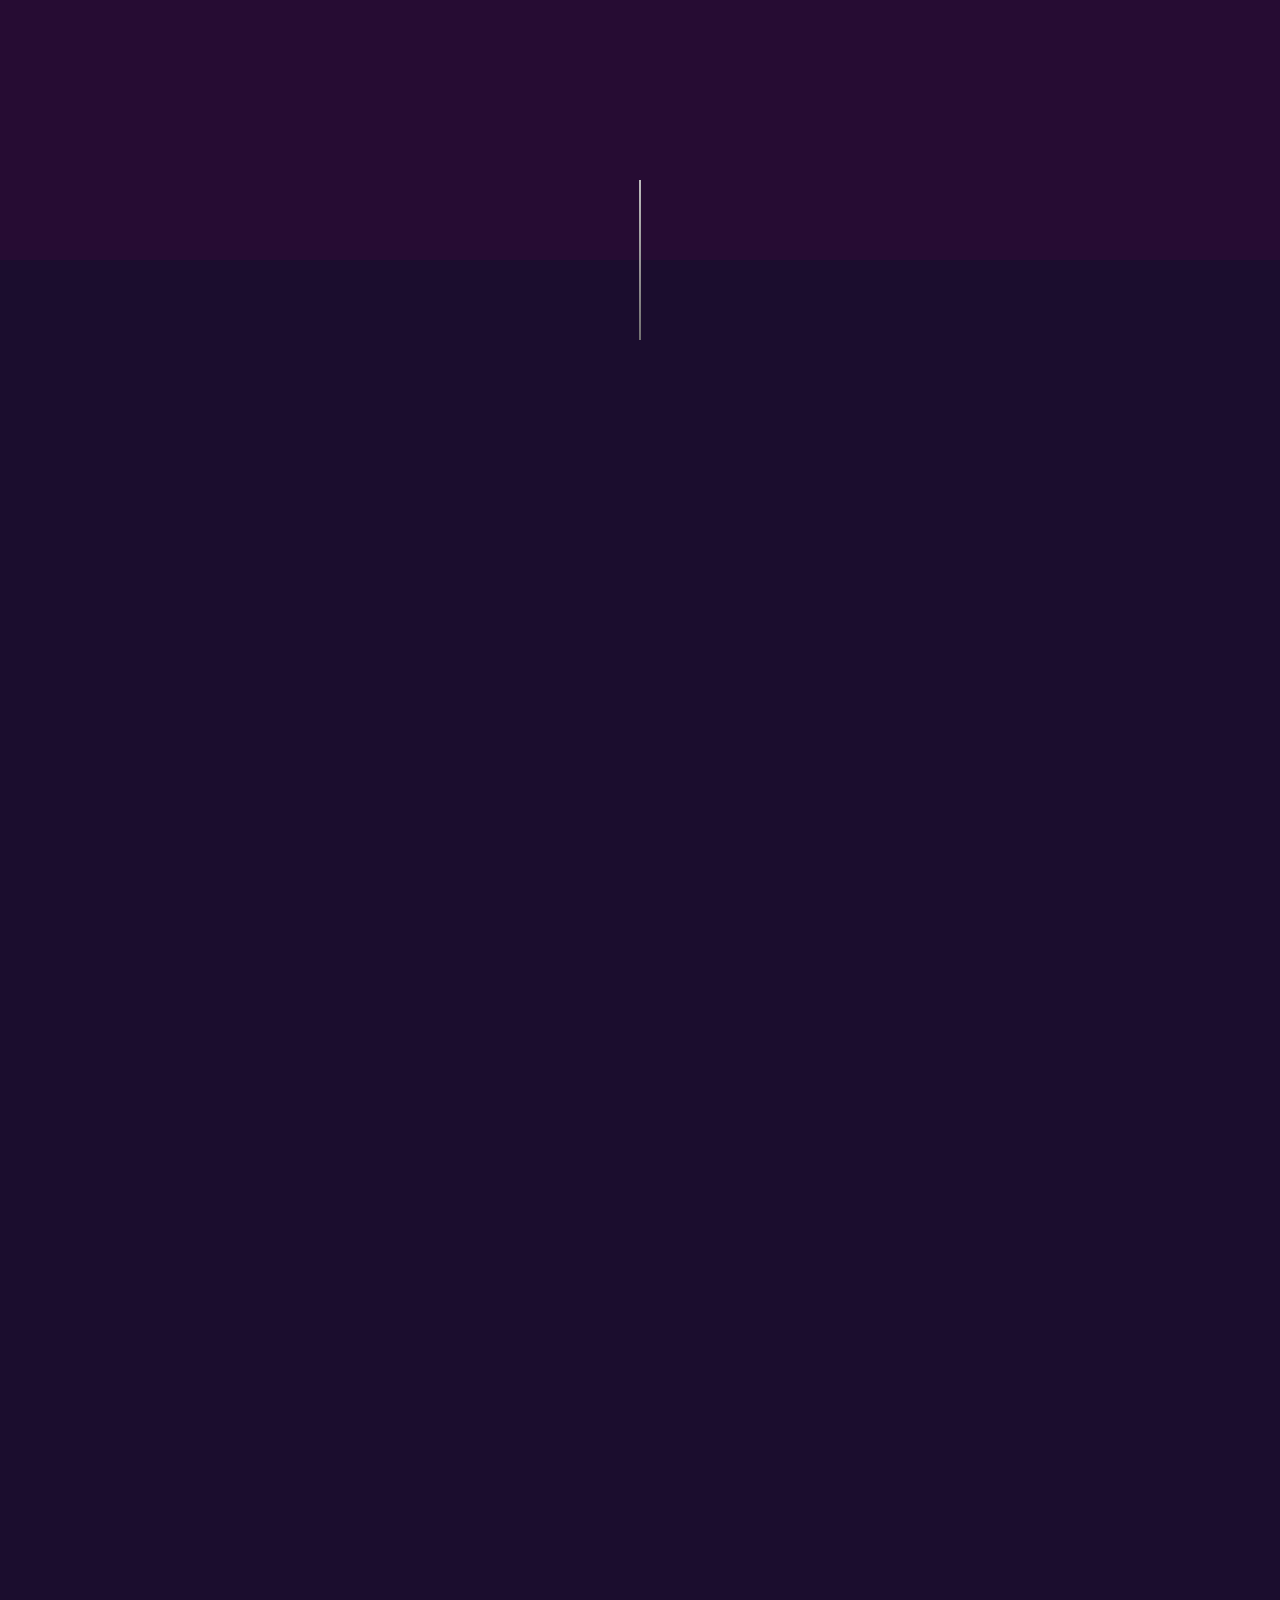
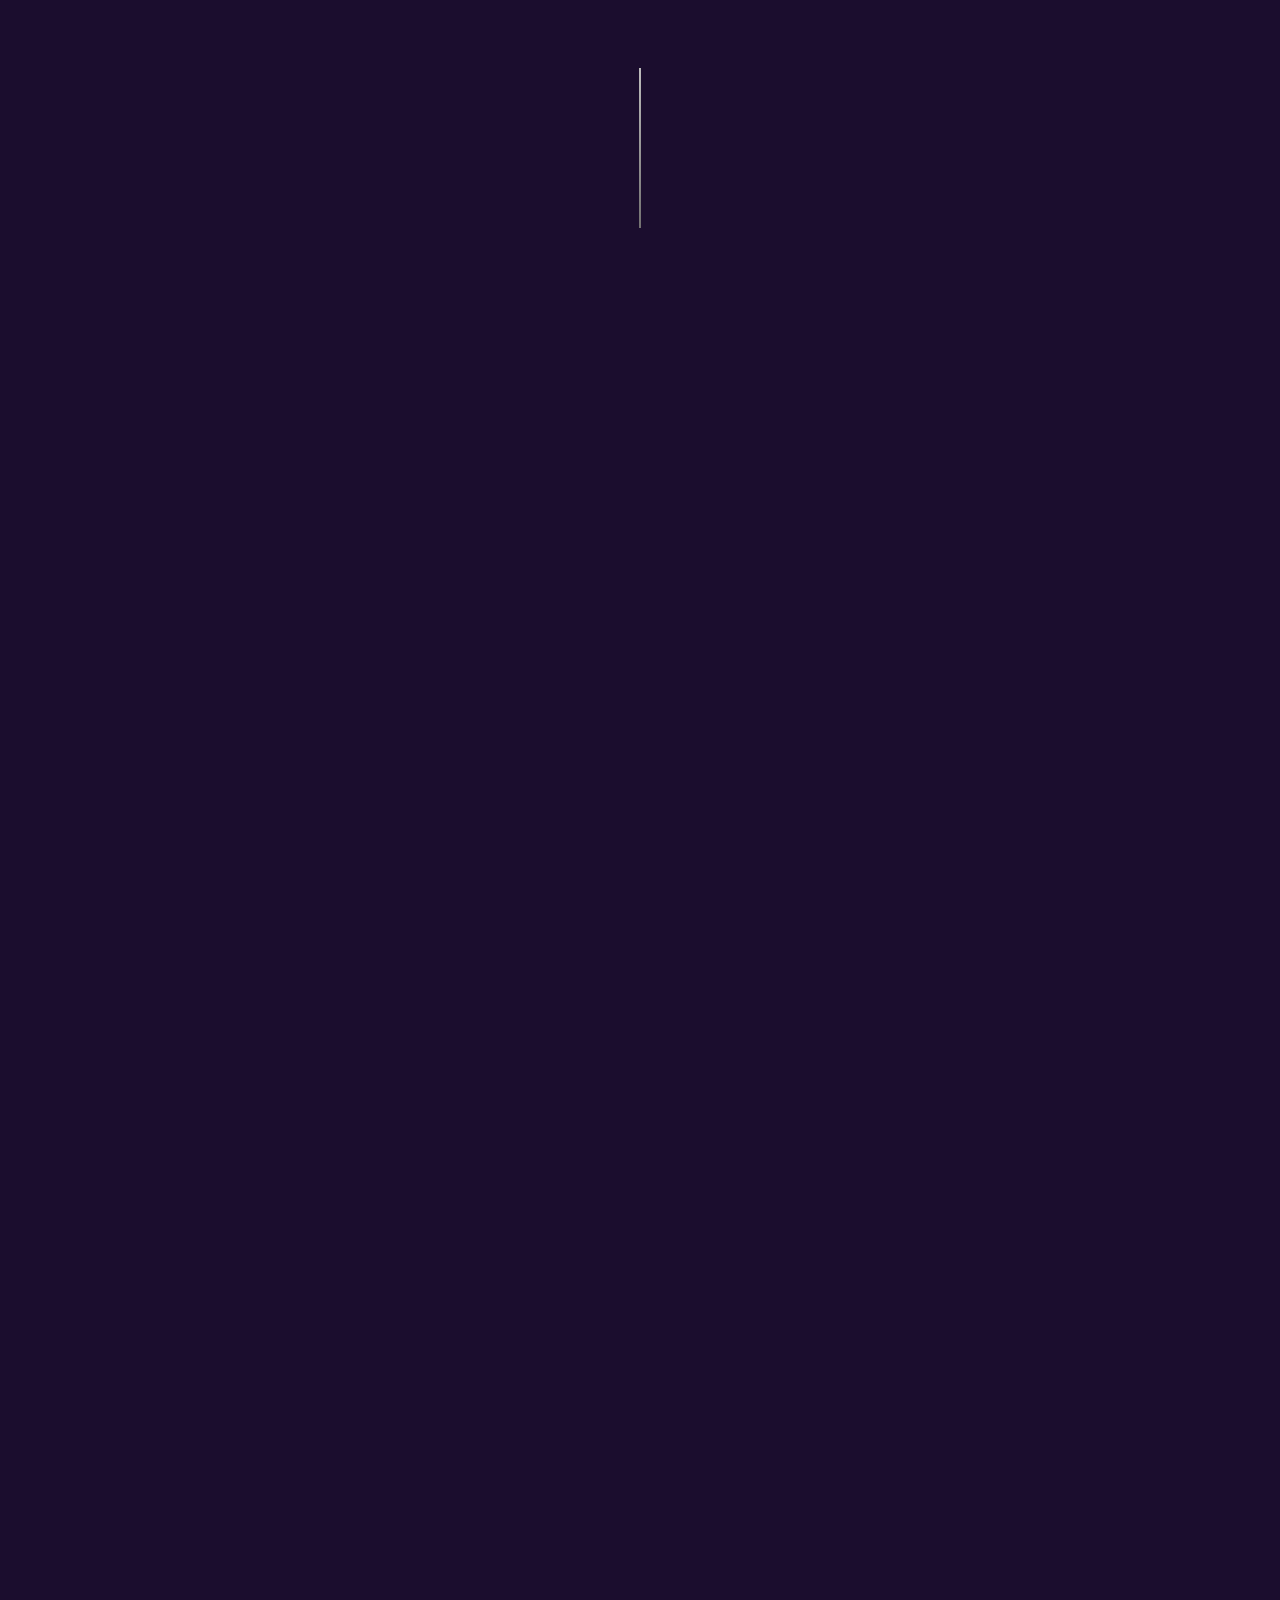
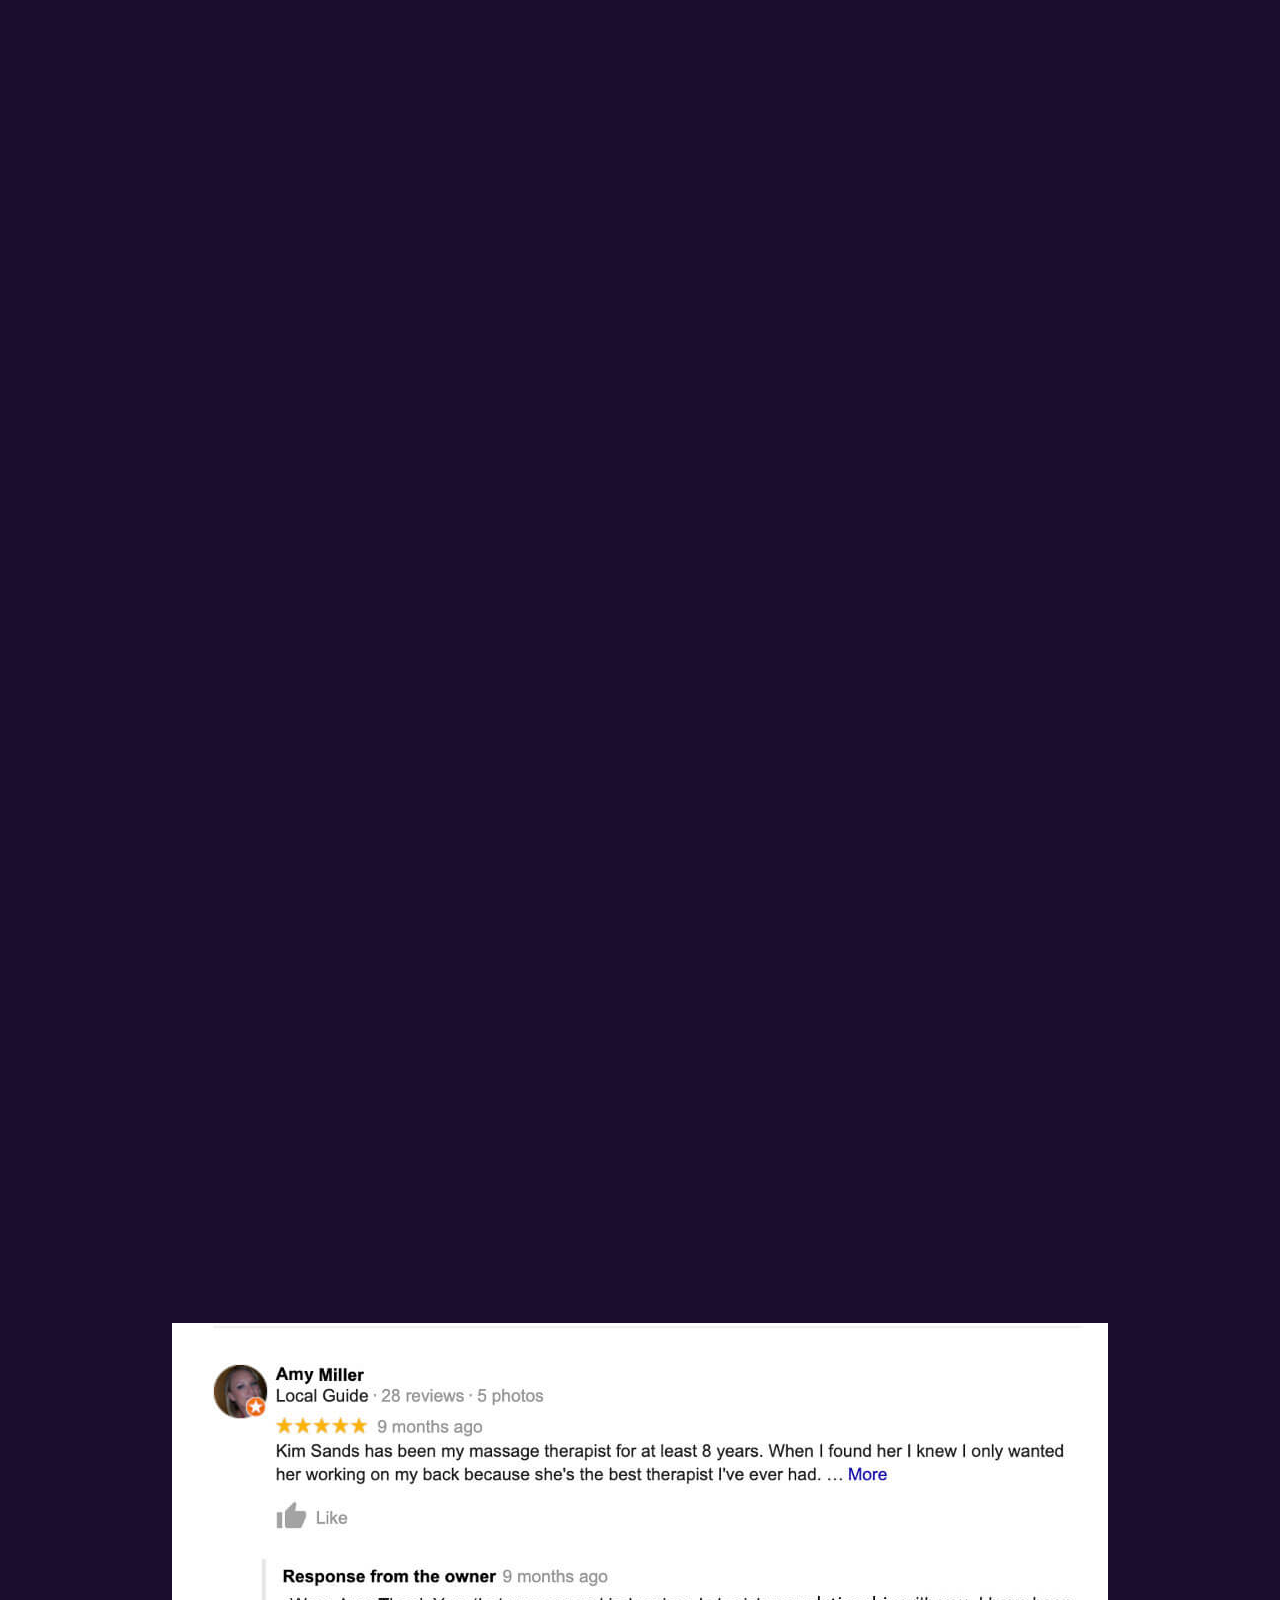
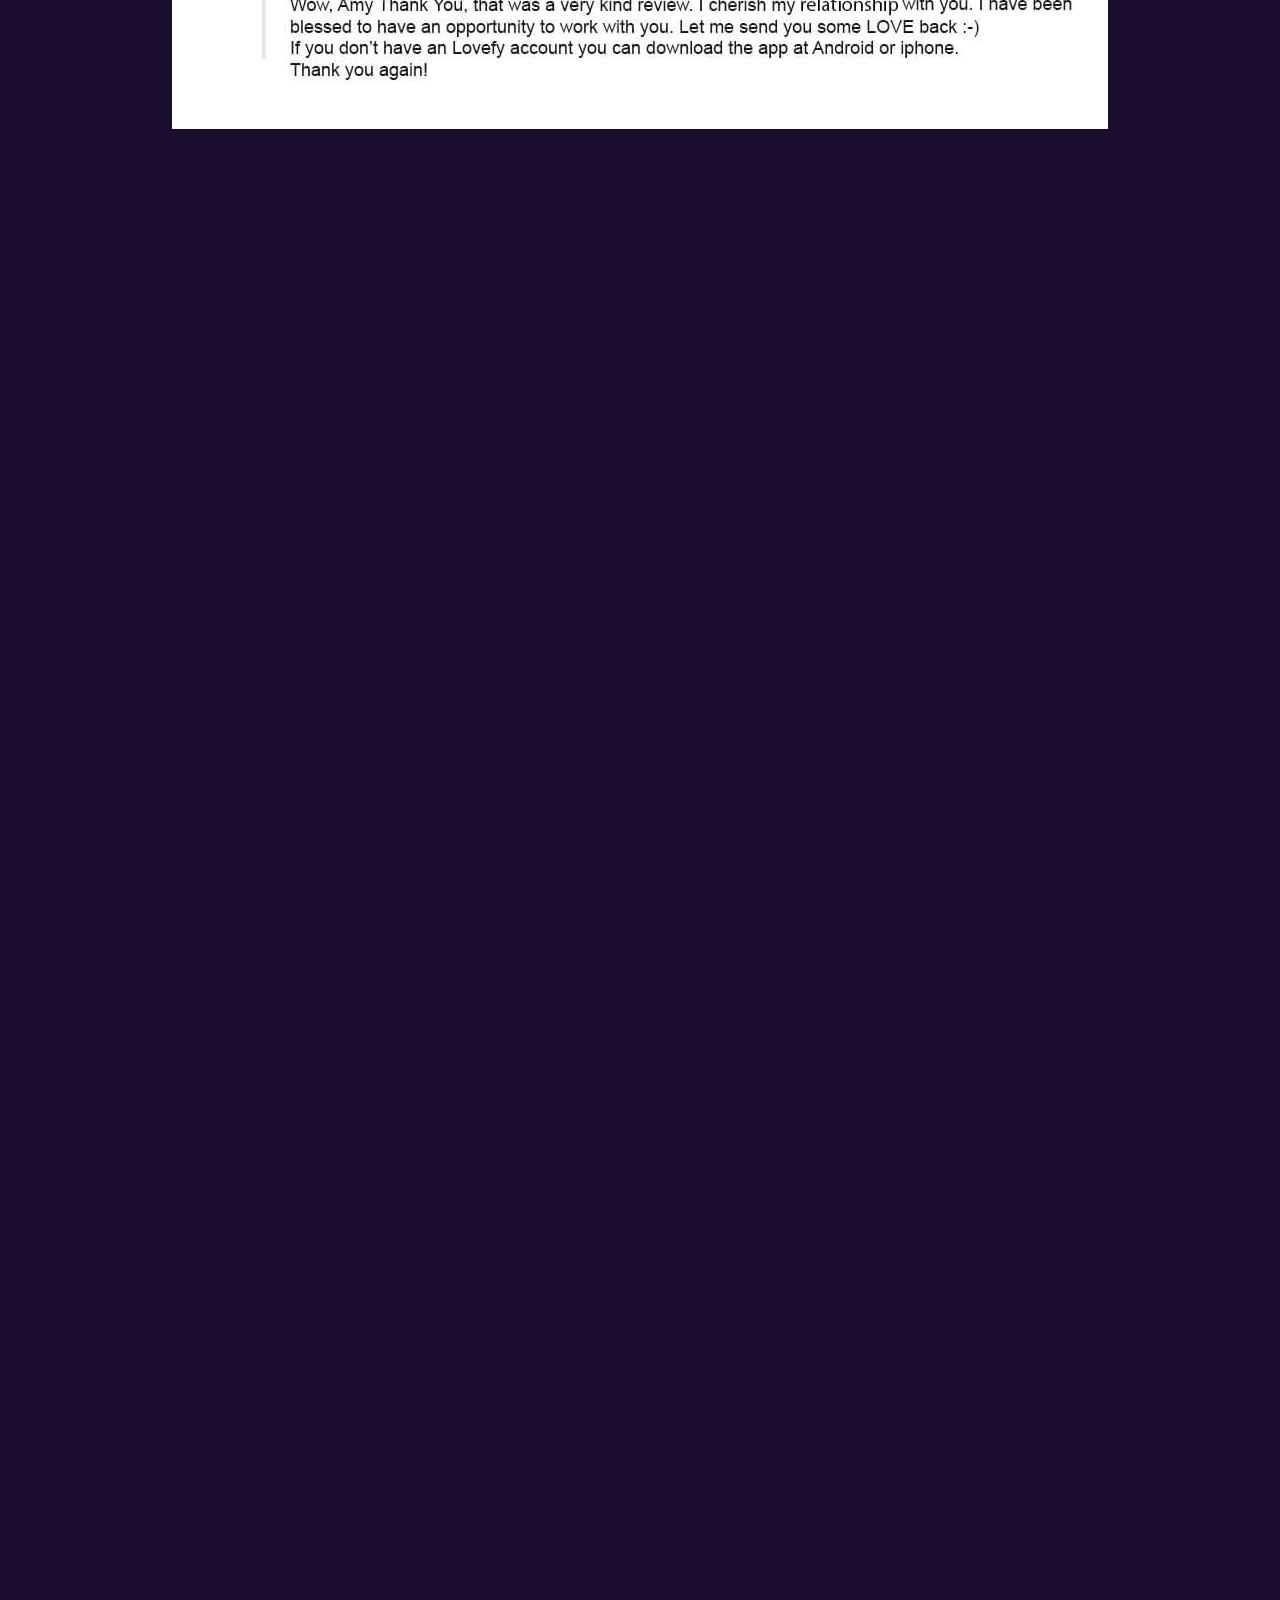
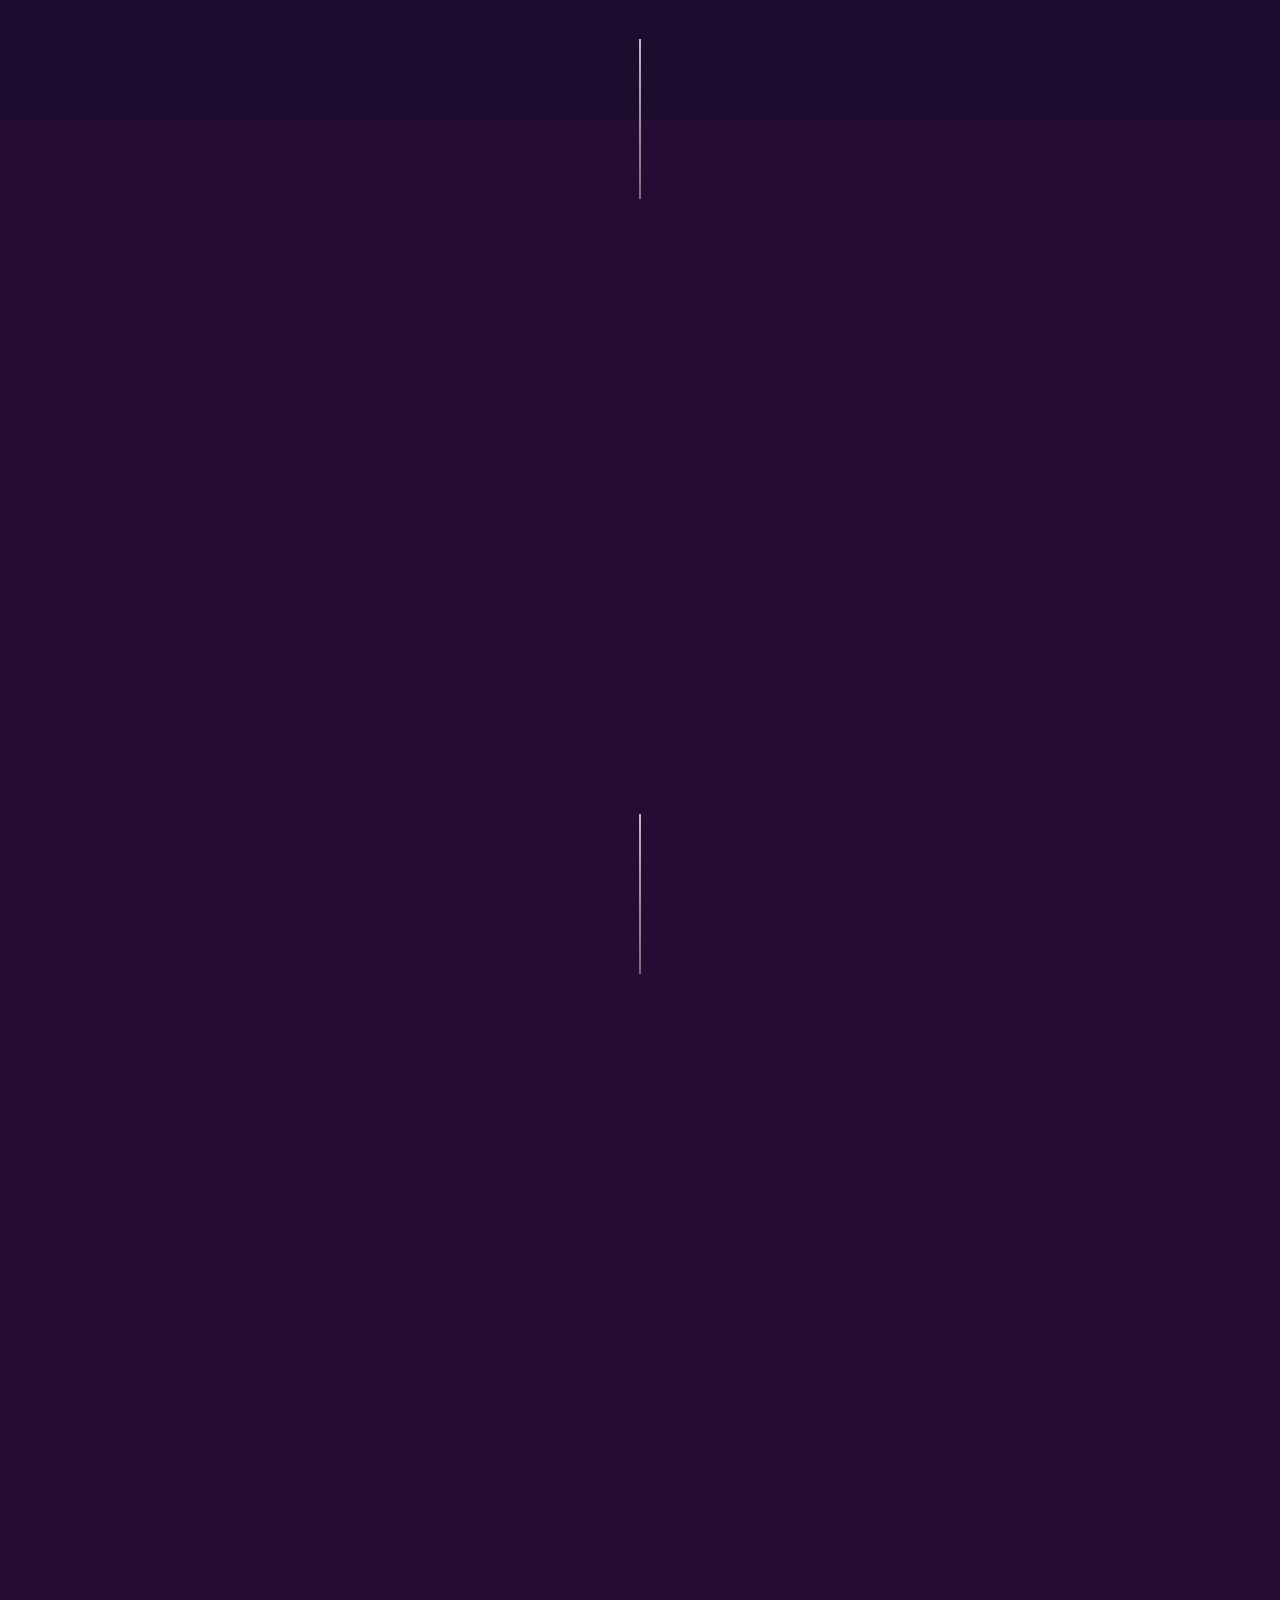
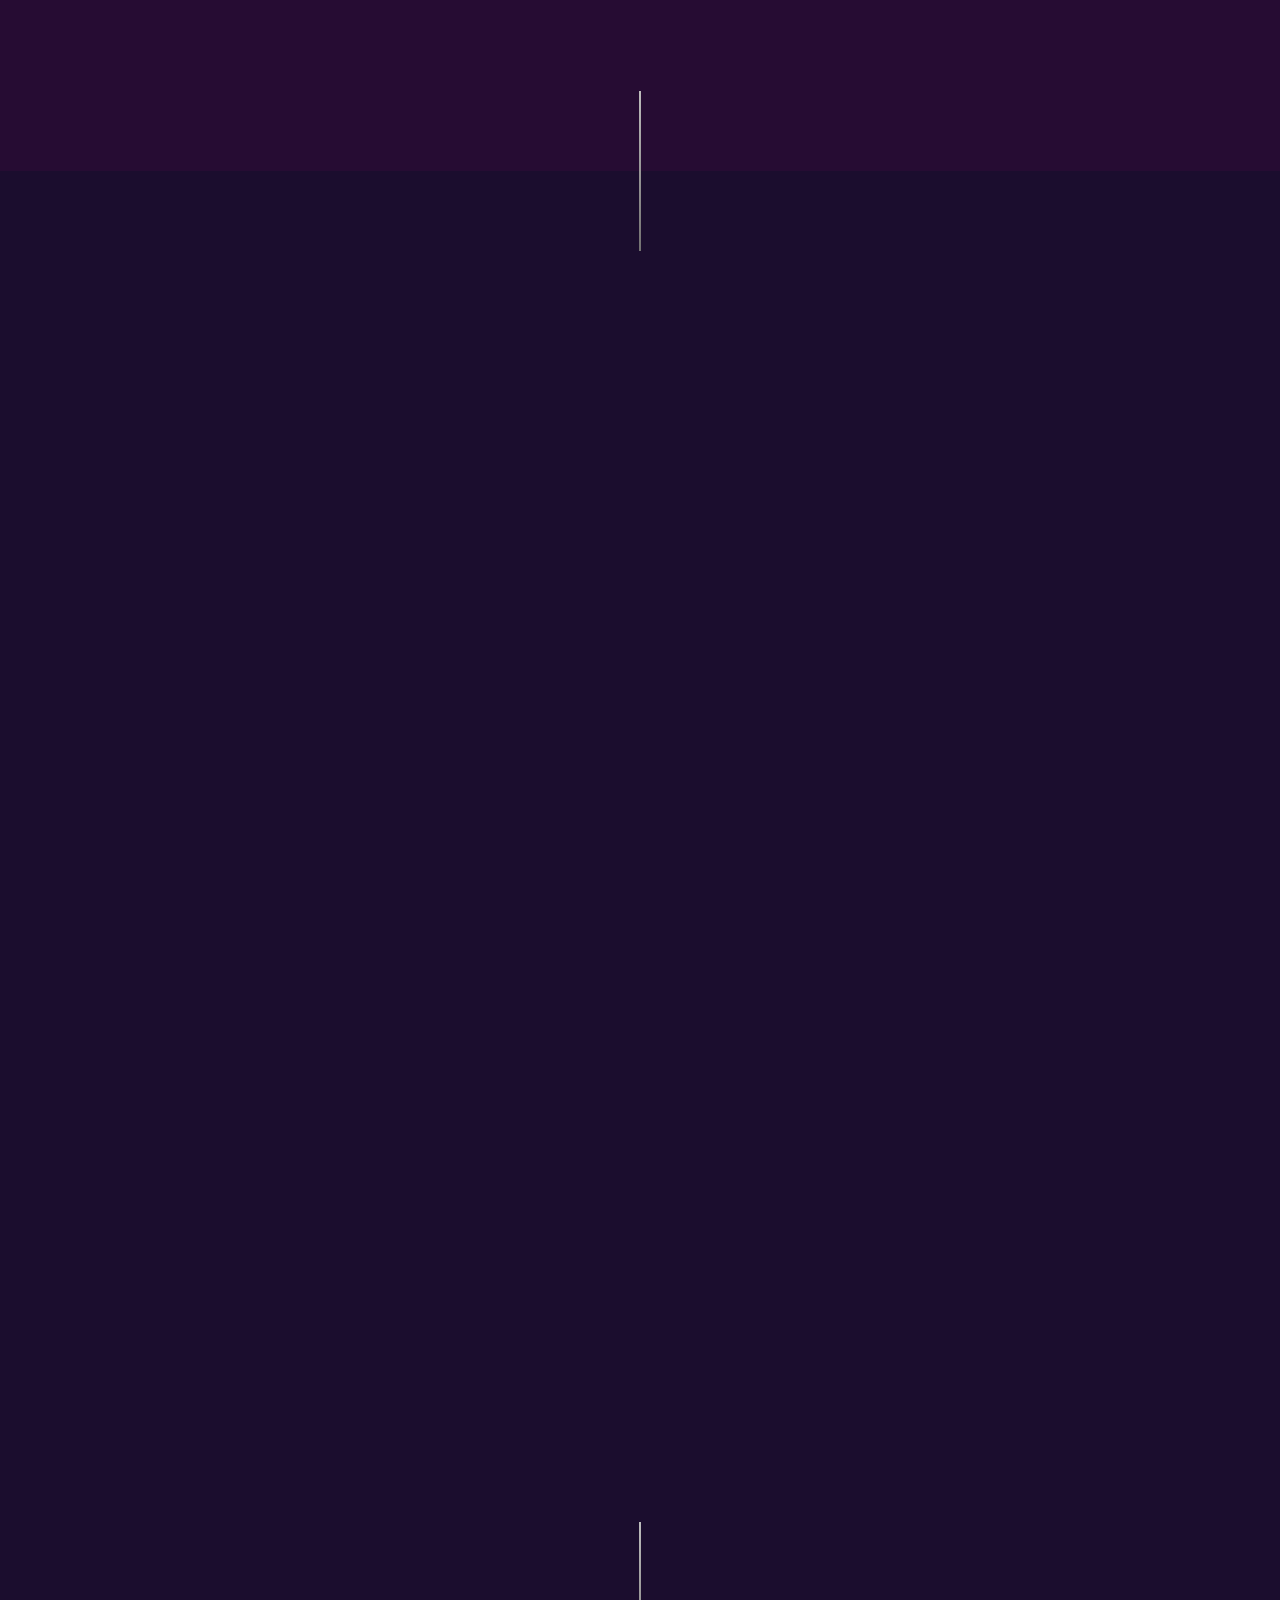
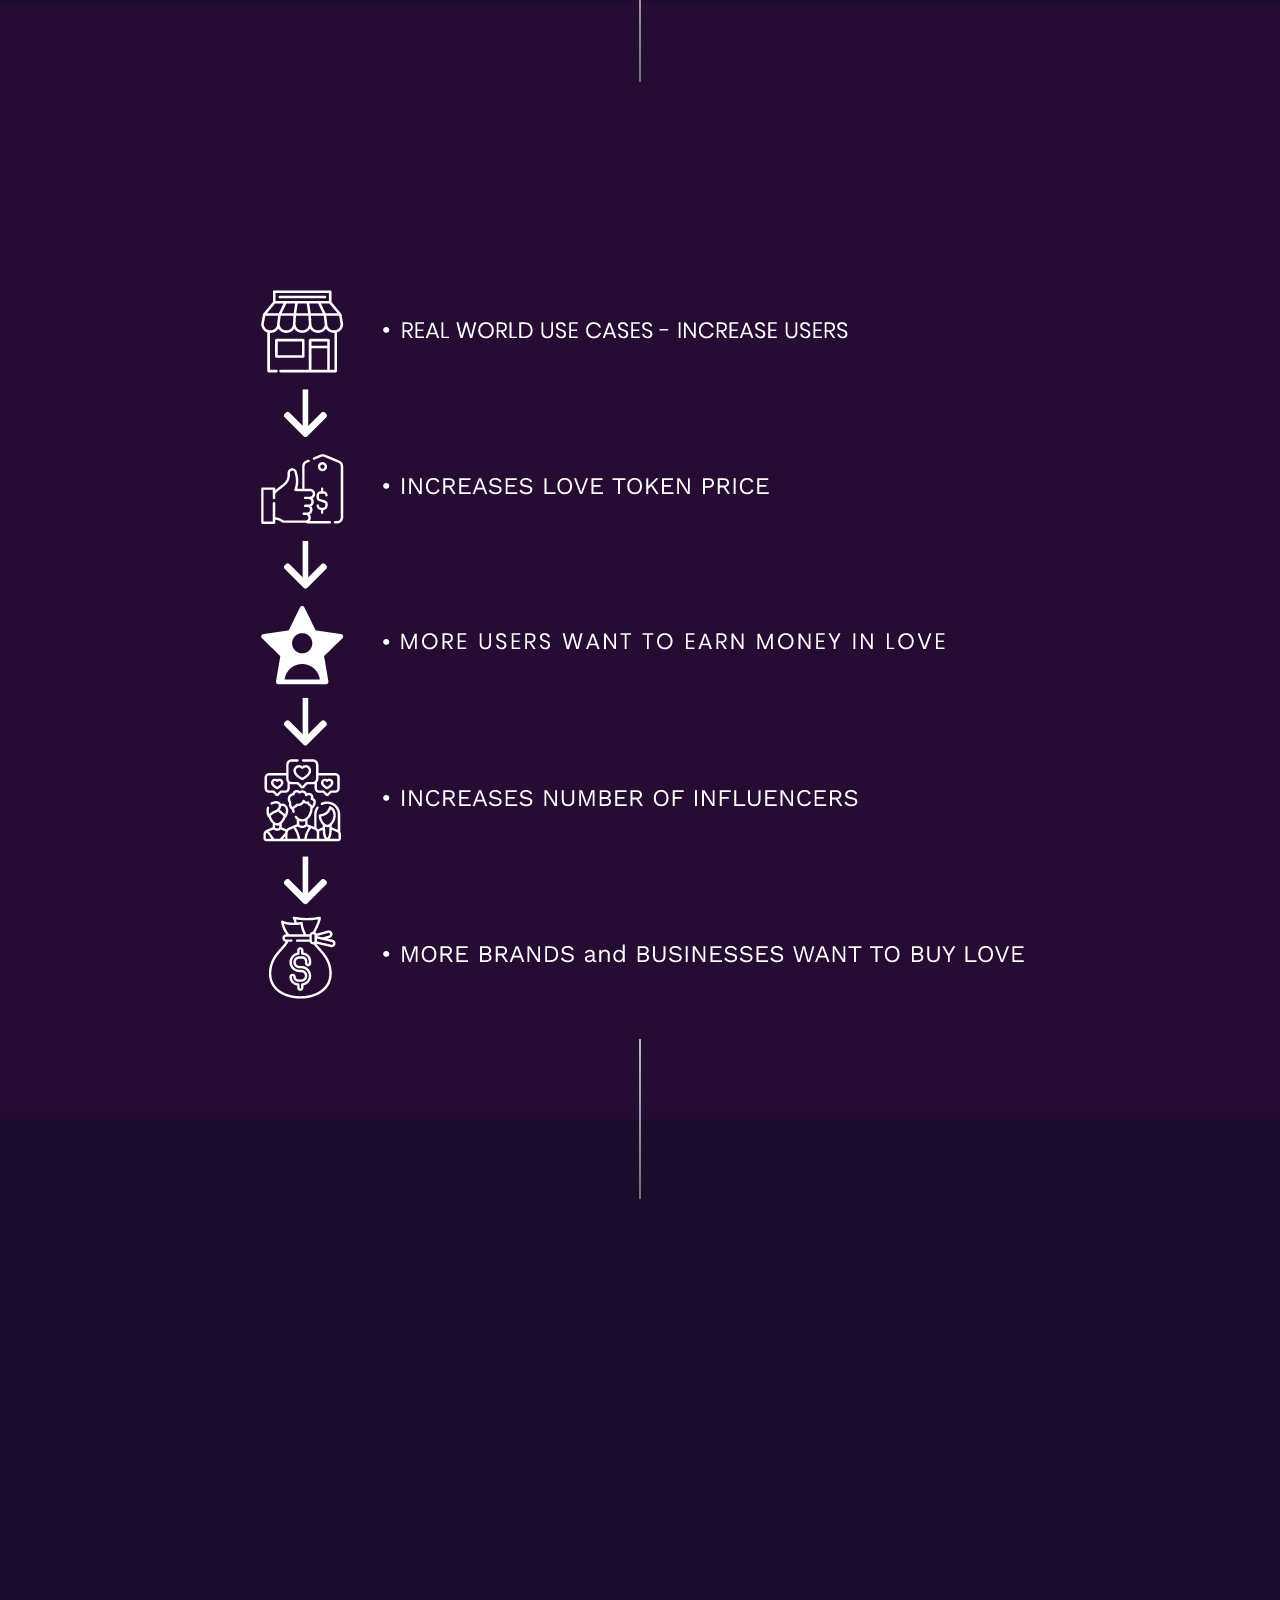
==== commit e4741964: "commit" ====
--- a/today.html
+++ b/today.html
@@ -286,10 +286,10 @@
     }
 
     .header-cards-header img {
-      height: 35px;
-      width: 35px;
+      height: 22px;
+      width: 22px;
       object-fit: contain;
-      margin-top: -10px;
+      margin-top: -1px;
     }
 
     .header-cards-header h3 {
@@ -332,7 +332,7 @@
       border: none;
       height: 37px;
       width: 40px;
-      margin-top: -12px;
+      margin-top: -7px;
     }
 
     .header-card-body {
@@ -390,6 +390,12 @@
       margin-top: -12px;
       border: 1px solid rgb(112, 110, 110);
       margin-right: 7px;
+    }
+    @media only screen and (max-width:1200px){
+      .header-cards{
+        padding: 15px !important;
+        padding-top: 20px !important;
+      }
     }
   </style>
 </head>
@@ -672,13 +678,22 @@
           <div class="row justify-content-center ">
             <div class="col-lg-4 mb-3">
               <div class="header-cards h-100">
-                <div class="d-flex justify-content-between align-items-center border-new  pb-2 ">
+                <div class="d-flex justify-content-between align-items-center border-new  pb-3">
                   <div class="d-flex align-items-center w-100 header-cards-header">
-                    <img src="assets2/images/icons/PulseChain.svg" alt="PulseChain Network" class="" />
+                  
+                     <img style="height: 30px; width: 30px; "
+                        src="assets2/images/loader.png" alt="" class="" />
+                        <div class="pl-1">
+                          <h3 class=" mb-0 pb-0"> LOVE </h3>
+                        </div>
+                        <div class="px-2">
+                          <h3 class=" mb-0 pb-0">/ 
+                           
+                         </h3>
+                        </div>
+                        <img src="assets2/images/icons/PulseChain.svg" alt="PulseChain Network" class="" />
                     <div class="pl-2">
-                      <h3 class=" mb-0 pb-0"> PLS <img style="height: 30px; width: 30px; margin-left: -5px;"
-                        src="assets2/images/loader.png" alt="" class="" /></h3>
-                      <p class="pb-0 mb-0"> Pulse </p>
+                      <h3 class=" mb-0 pb-0"> PLS </h3>
                     </div>
                   </div>
                   <button class="btn-n"><svg xmlns="http://www.w3.org/2000/svg" width="24" height="24"
@@ -689,7 +704,7 @@
                     </svg></button>
                 </div>
 
-                <div class="d-flex justify-content-between align-items-center header-card-body border-new">
+                <div class="d-flex justify-content-between align-items-center header-card-body border-new ">
                   <div>
                     <h3>
                       <span>$</span>0.00083737
@@ -745,23 +760,50 @@
                     <p class="mb-0 pb-0">0.401%</p>
                   </div>
                 </div>
-
+<!-- first -->
+<div class="d-flex justify-content-xl-between justify-content-center flex-xl-row flex-column header-card-body text-center mt-2 align-items-center">
+  <div class="text-center ">
+    <p class="mb-0 pb-0 text-center w-100">Liquidity: 1.68T PLSX</p>
+  </div>
+  <div class="mt-xl-0 mt-3">
+    <a href="https://app.uniswap.org/#/swap?outputCurrency=0xb55ee890426341fe45ee6dc788d2d93d25b59063&chain=ethereum"
+      target="_blank" rel="noopener noreferrer"
+      class="btn btn-md btn-grad btn-round menu-link nav-link buy-love">Buy LOVE<img width="29"
+        src="assets2/images/loader.png" alt="" class="ml-2" /></a>
+  </div>
+</div>
+                <!-- second -->
+                <!-- <div class="d-flex justify-content-center align-items-center header-card-body text-center mt-2">
+                  <div class="text-center mt-2">
+                    <p class="mb-0 pb-0 text-center w-100">Liquidity: 1.68T PLSX</p>
+                  </div>
+                </div>
                 <div class="d-flex justify-content-center align-items-center header-card-body text-center">
-                  <div class="text-center">
-                    <p class="mb-0 pb-0 text-center w-100">Liquidity: 1.68T PLSX</p>
-                  </div>
-                </div>
-
+                  <a href="https://app.uniswap.org/#/swap?outputCurrency=0xb55ee890426341fe45ee6dc788d2d93d25b59063&chain=ethereum"
+                  target="_blank" rel="noopener noreferrer"
+                  class="btn btn-md btn-grad btn-round menu-link nav-link buy-love">Buy LOVE<img width="29"
+                    src="assets2/images/loader.png" alt="" class="ml-2" /></a>
+                </div> -->
               </div>
             </div>
             <div class="col-lg-4 mb-3">
               <div class="header-cards h-100">
-                <div class="d-flex justify-content-between align-items-center border-new  pb-2 ">
+                <div class="d-flex justify-content-between align-items-center border-new  pb-3">
                   <div class="d-flex align-items-center w-100 header-cards-header">
-                    <img src="https://gopulse.com/img/coins/INC.svg" alt="PulseChain Network" class="" />
+                  
+                     <img style="height: 30px; width: 30px; "
+                        src="assets2/images/loader.png" alt="" class="" />
+                        <div class="pl-1">
+                          <h3 class=" mb-0 pb-0"> LOVE </h3>
+                        </div>
+                        <div class="px-2">
+                          <h3 class=" mb-0 pb-0">/ 
+                           
+                         </h3>
+                        </div>
+                        <img src="https://gopulse.com/img/coins/INC.svg" alt="PulseChain Network" class="" />
                     <div class="pl-2">
                       <h3 class=" mb-0 pb-0"> INC </h3>
-                      <p class="pb-0 mb-0"> Incentive </p>
                     </div>
                   </div>
                   <button class="btn-n"><svg xmlns="http://www.w3.org/2000/svg" width="24" height="24"
@@ -771,7 +813,7 @@
                       <path d="m19 9-5 5-4-4-3 3"></path>
                     </svg></button>
                 </div>
-
+          
                 <div class="d-flex justify-content-between align-items-center header-card-body border-new">
                   <div>
                     <h3>
@@ -829,9 +871,15 @@
                   </div>
                 </div>
 
-                <div class="d-flex justify-content-center align-items-center header-card-body text-center">
-                  <div class="text-center">
+                <div class="d-flex justify-content-xl-between justify-content-center flex-xl-row flex-column  align-items-center header-card-body text-center mt-2">
+                  <div class="text-center ">
                     <p class="mb-0 pb-0 text-center w-100">Liquidity: 1.68T PLSX</p>
+                  </div>
+                  <div class="mt-xl-0 mt-3">
+                    <a href="https://app.uniswap.org/#/swap?outputCurrency=0xb55ee890426341fe45ee6dc788d2d93d25b59063&chain=ethereum"
+                      target="_blank" rel="noopener noreferrer"
+                      class="btn btn-md btn-grad btn-round menu-link nav-link buy-love">Buy LOVE<img width="29"
+                        src="assets2/images/loader.png" alt="" class="ml-2" /></a>
                   </div>
                 </div>
 
@@ -839,29 +887,30 @@
             </div>
             <div class="col-lg-4 mb-3">
               <div class="header-cards h-100">
-                <div class="d-flex justify-content-between align-items-center border-new  pb-2 ">
+                <div class="d-flex justify-content-between align-items-center border-new  pb-3">
                   <div class="d-flex align-items-center w-100 header-cards-header">
-                    <img src="https://gopulse.com/img/coins/HEX.svg" alt="PulseChain Network" class="" />
+                  
+                     <img style="height: 30px; width: 30px; "
+                        src="assets2/images/loader.png" alt="" class="" />
+                        <div class="pl-1">
+                          <h3 class=" mb-0 pb-0"> LOVE </h3>
+                        </div>
+                        <div class="px-2">
+                          <h3 class=" mb-0 pb-0">/ 
+                           
+                         </h3>
+                        </div>
+                        <img src="https://gopulse.com/img/coins/HEX.svg" alt="PulseChain Network" class="" />
                     <div class="pl-2">
-                      <h3 class=" mb-0 pb-0">HEX</h3>
-                      <p class="pb-0 mb-0"> Incentive </p>
+                      <h3 class=" mb-0 pb-0"> HEX </h3>
                     </div>
                   </div>
-                  <a draggable="false" class="btn-nn secondary !px-0 w-[30px]" href=""><svg
-                      xmlns="http://www.w3.org/2000/svg" width="24" height="24" viewBox="0 0 24 24" fill="none"
-                      stroke="currentColor" stroke-width="2" stroke-linecap="round" stroke-linejoin="round"
-                      class="lucide lucide-wallet">
-                      <path d="M21 12V7H5a2 2 0 0 1 0-4h14v4"></path>
-                      <path d="M3 5v14a2 2 0 0 0 2 2h16v-5"></path>
-                      <path d="M18 12a2 2 0 0 0 0 4h4v-4Z"></path>
-                    </svg></a>
                   <button class="btn-n"><svg xmlns="http://www.w3.org/2000/svg" width="24" height="24"
                       viewBox="0 0 24 24" fill="none" stroke="currentColor" stroke-width="2" stroke-linecap="round"
                       stroke-linejoin="round" class="lucide lucide-line-chart">
                       <path d="M3 3v18h18"></path>
                       <path d="m19 9-5 5-4-4-3 3"></path>
-                    </svg>
-                  </button>
+                    </svg></button>
                 </div>
 
                 <div class="d-flex justify-content-between align-items-center header-card-body border-new">
@@ -914,9 +963,15 @@
                   </div>
                 </div>
 
-                <div class="d-flex justify-content-center align-items-center header-card-body text-center">
-                  <div class="text-center">
+                <div class="d-flex justify-content-xl-between justify-content-center flex-xl-row flex-column  align-items-center header-card-body text-center mt-2">
+                  <div class="text-center ">
                     <p class="mb-0 pb-0 text-center w-100">Liquidity: 1.68T PLSX</p>
+                  </div>
+                  <div class="mt-xl-0 mt-3">
+                    <a href="https://app.uniswap.org/#/swap?outputCurrency=0xb55ee890426341fe45ee6dc788d2d93d25b59063&chain=ethereum"
+                      target="_blank" rel="noopener noreferrer"
+                      class="btn btn-md btn-grad btn-round menu-link nav-link buy-love">Buy LOVE<img width="29"
+                        src="assets2/images/loader.png" alt="" class="ml-2" /></a>
                   </div>
                 </div>
 
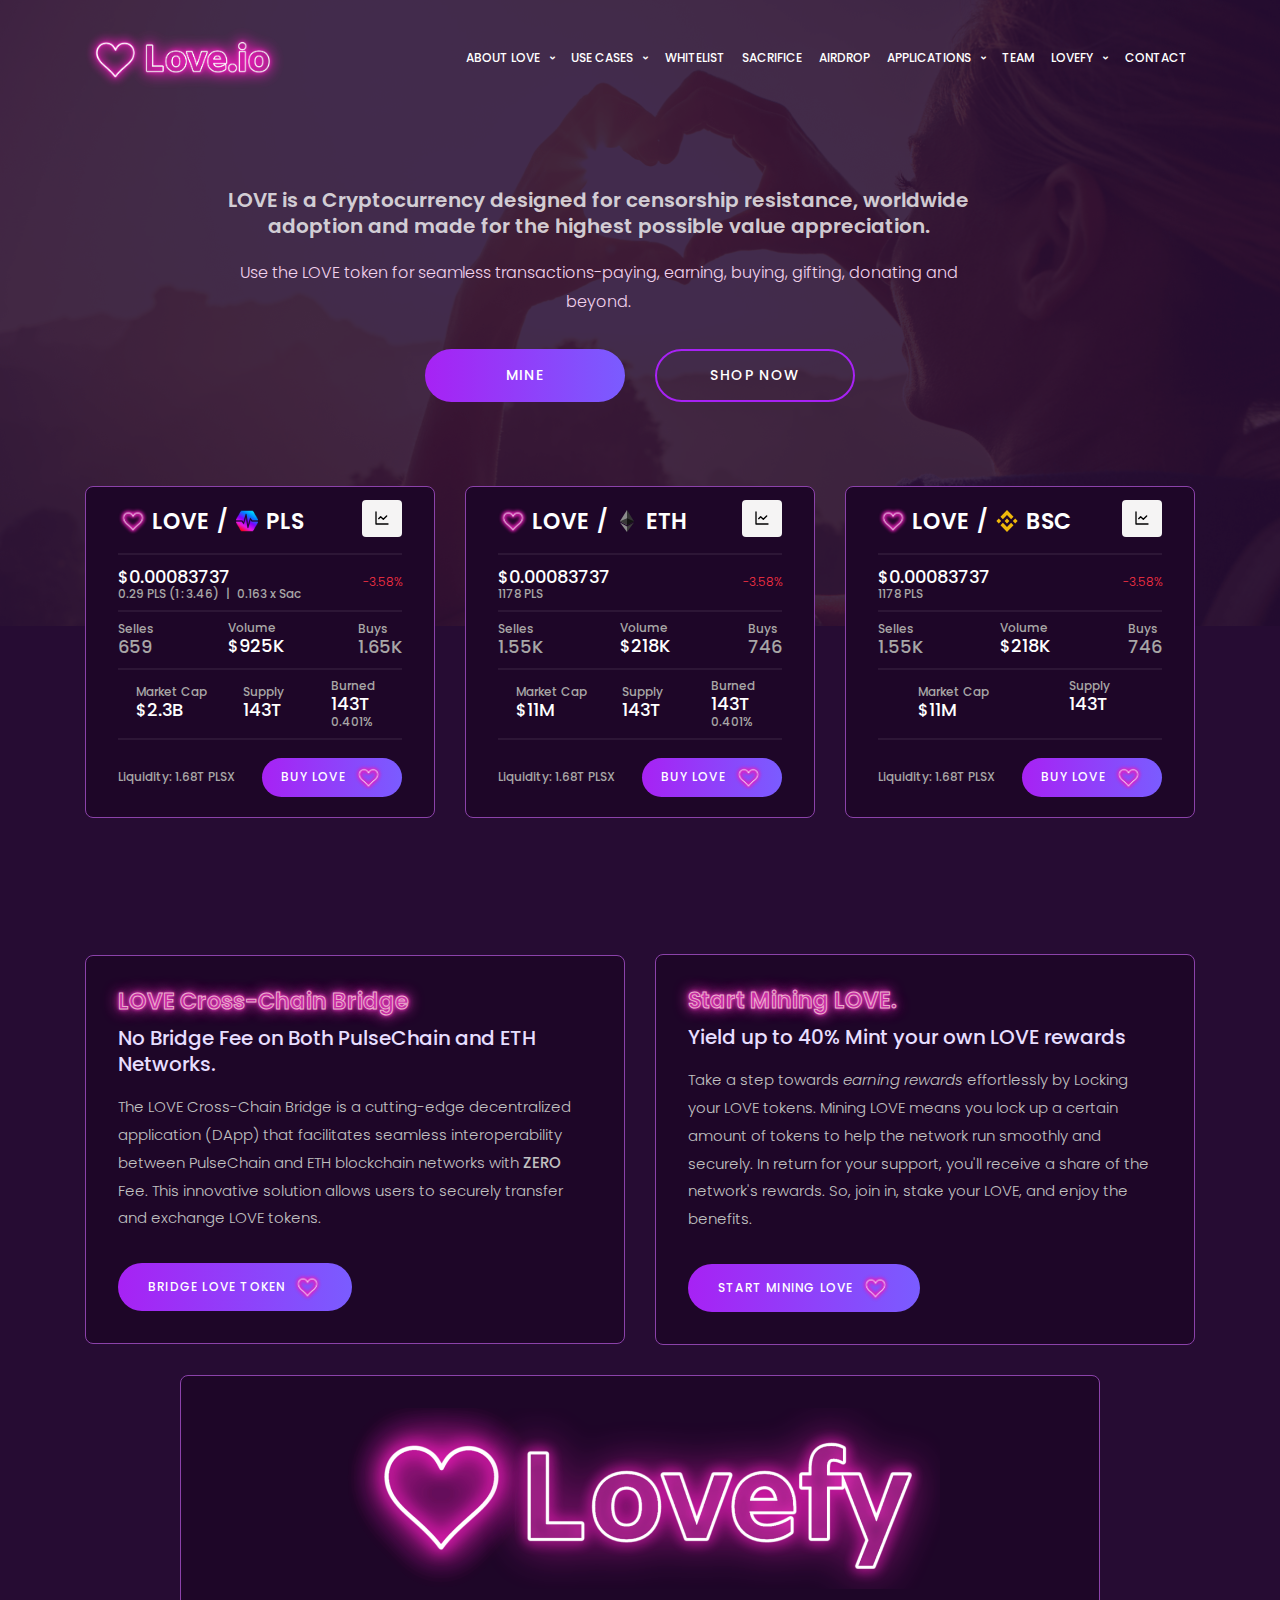
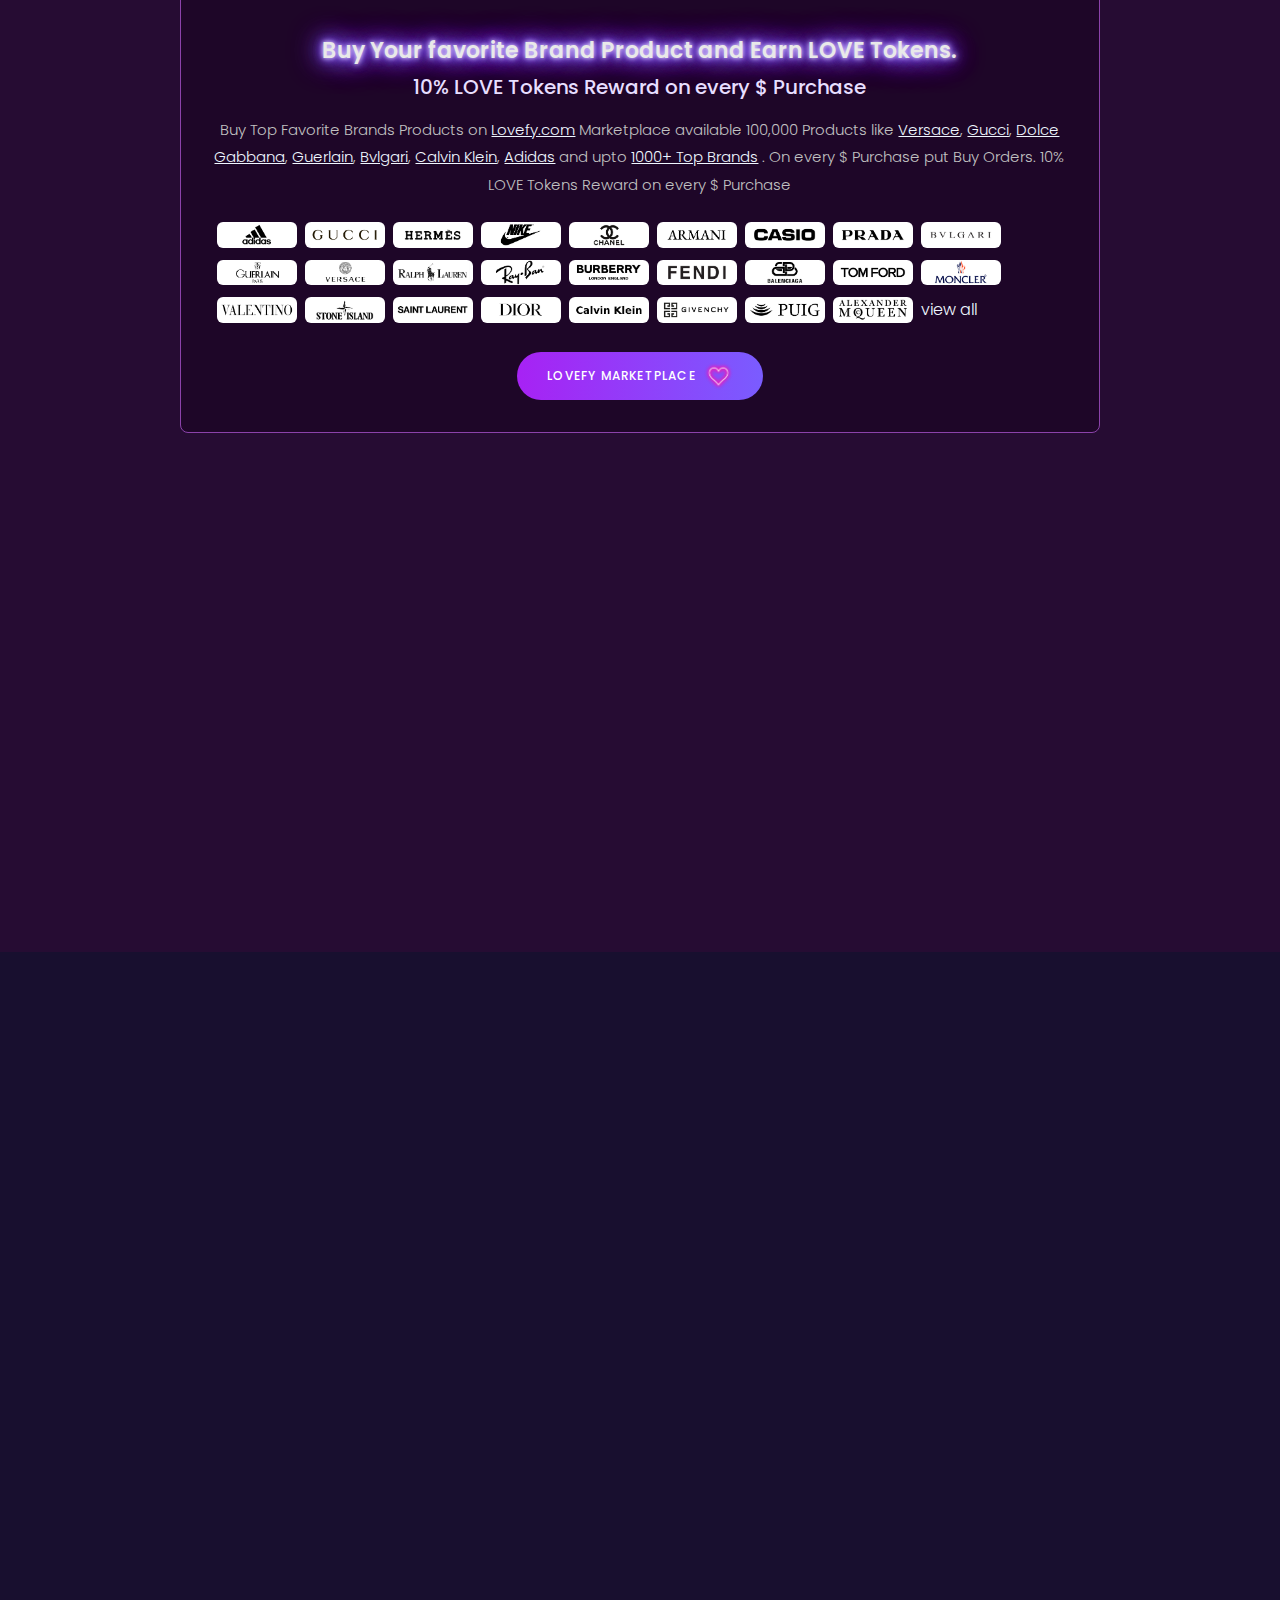
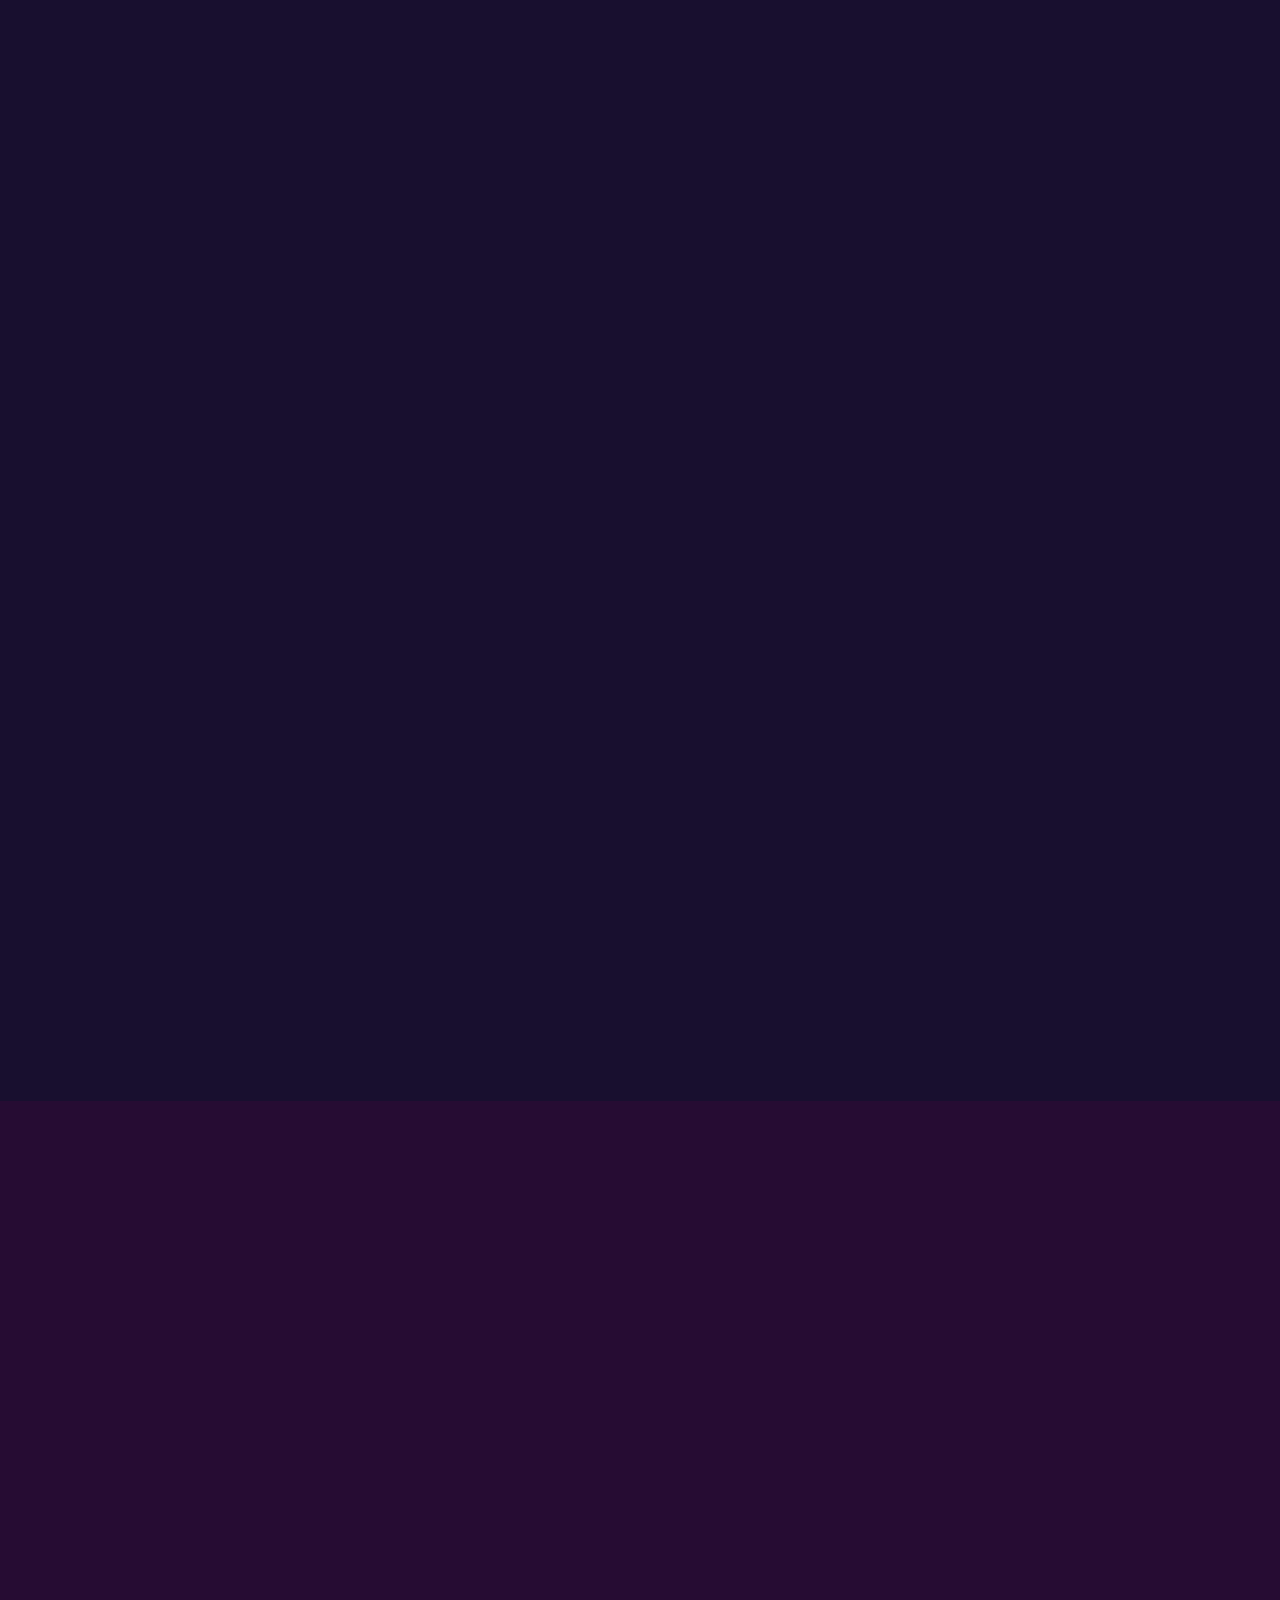
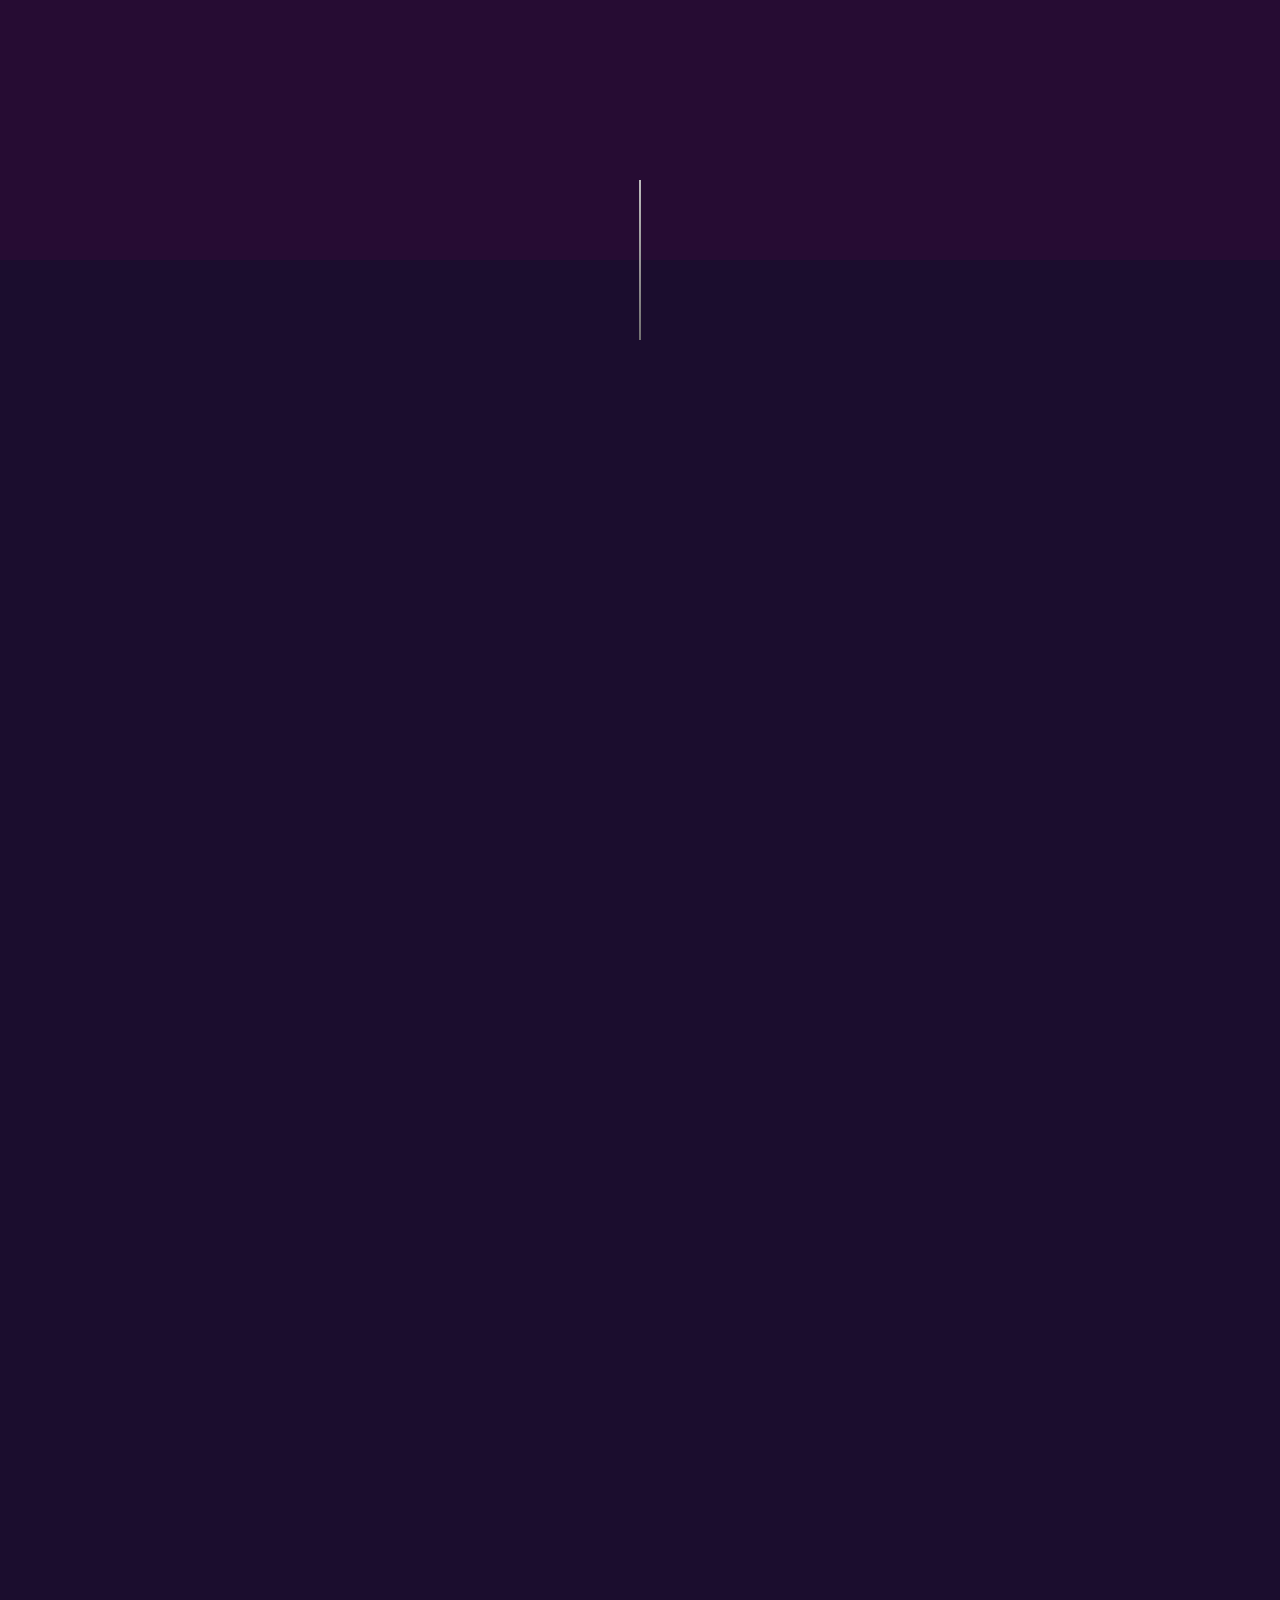
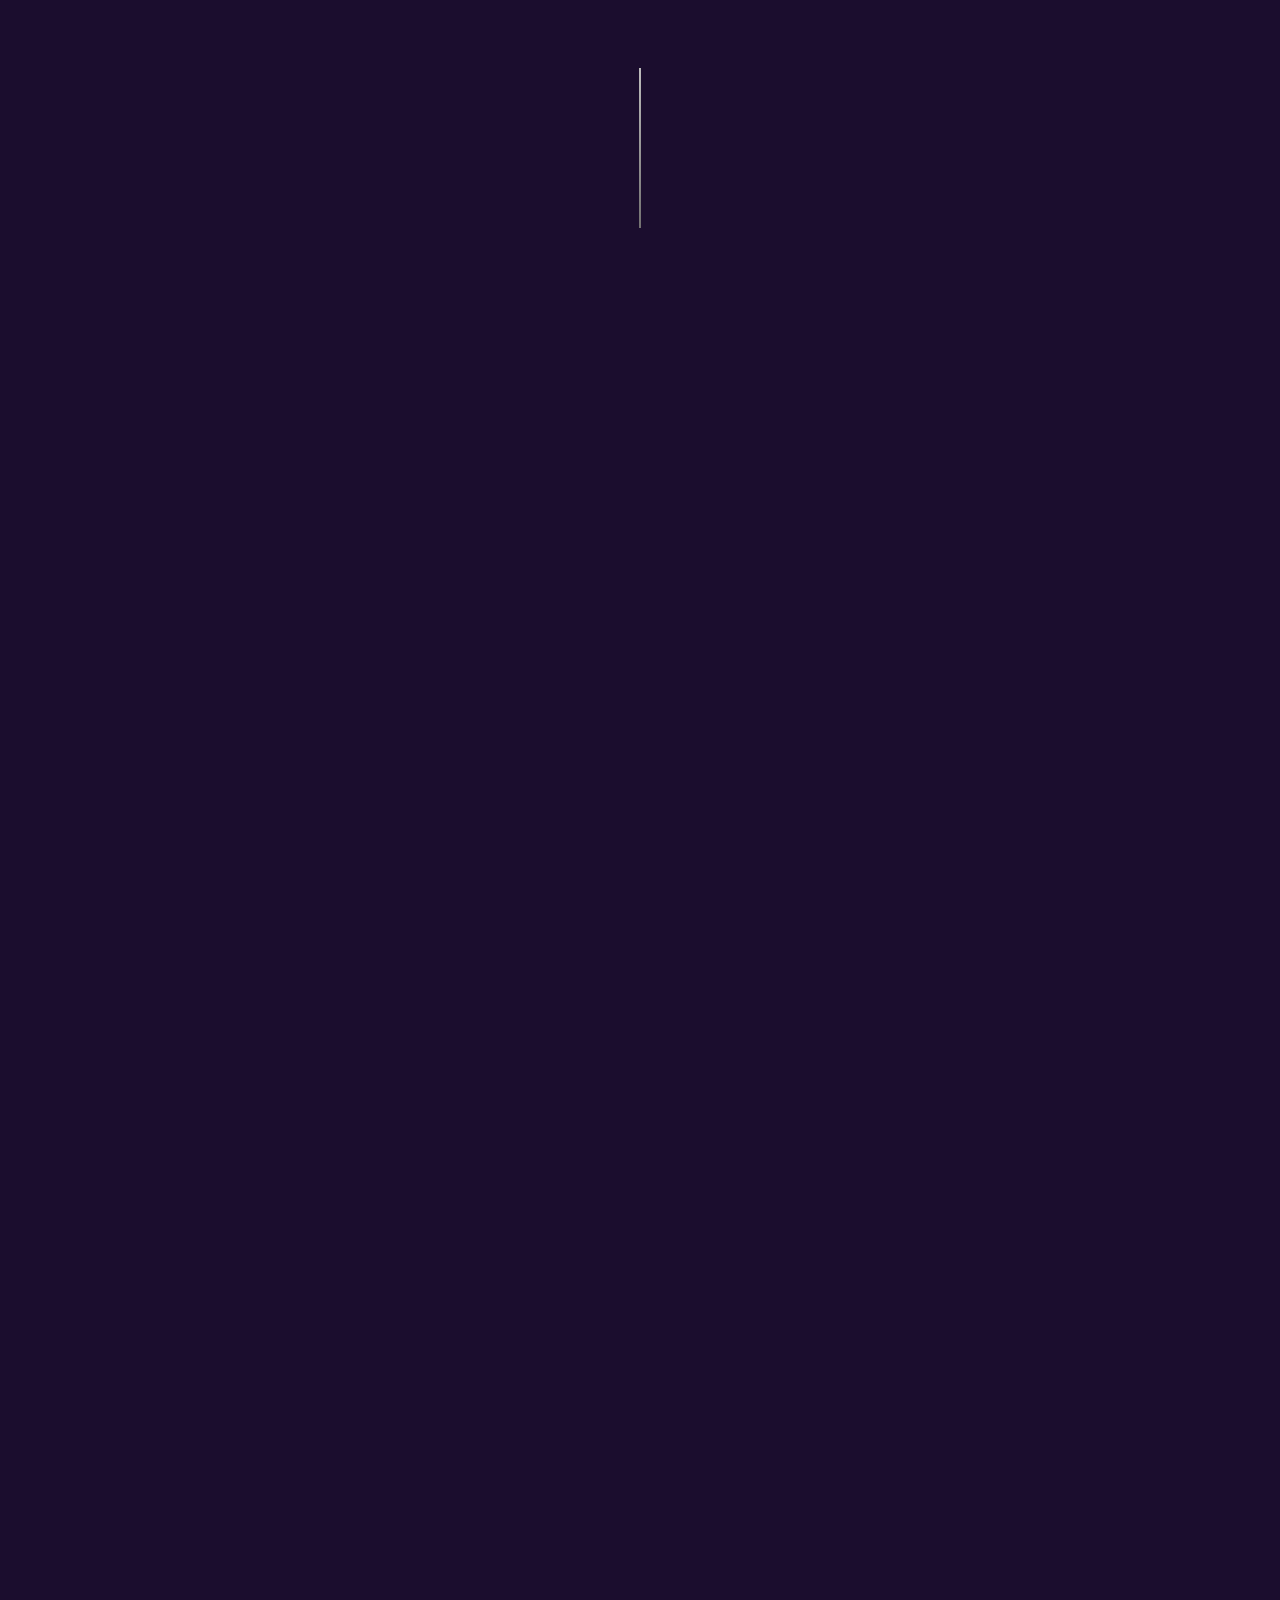
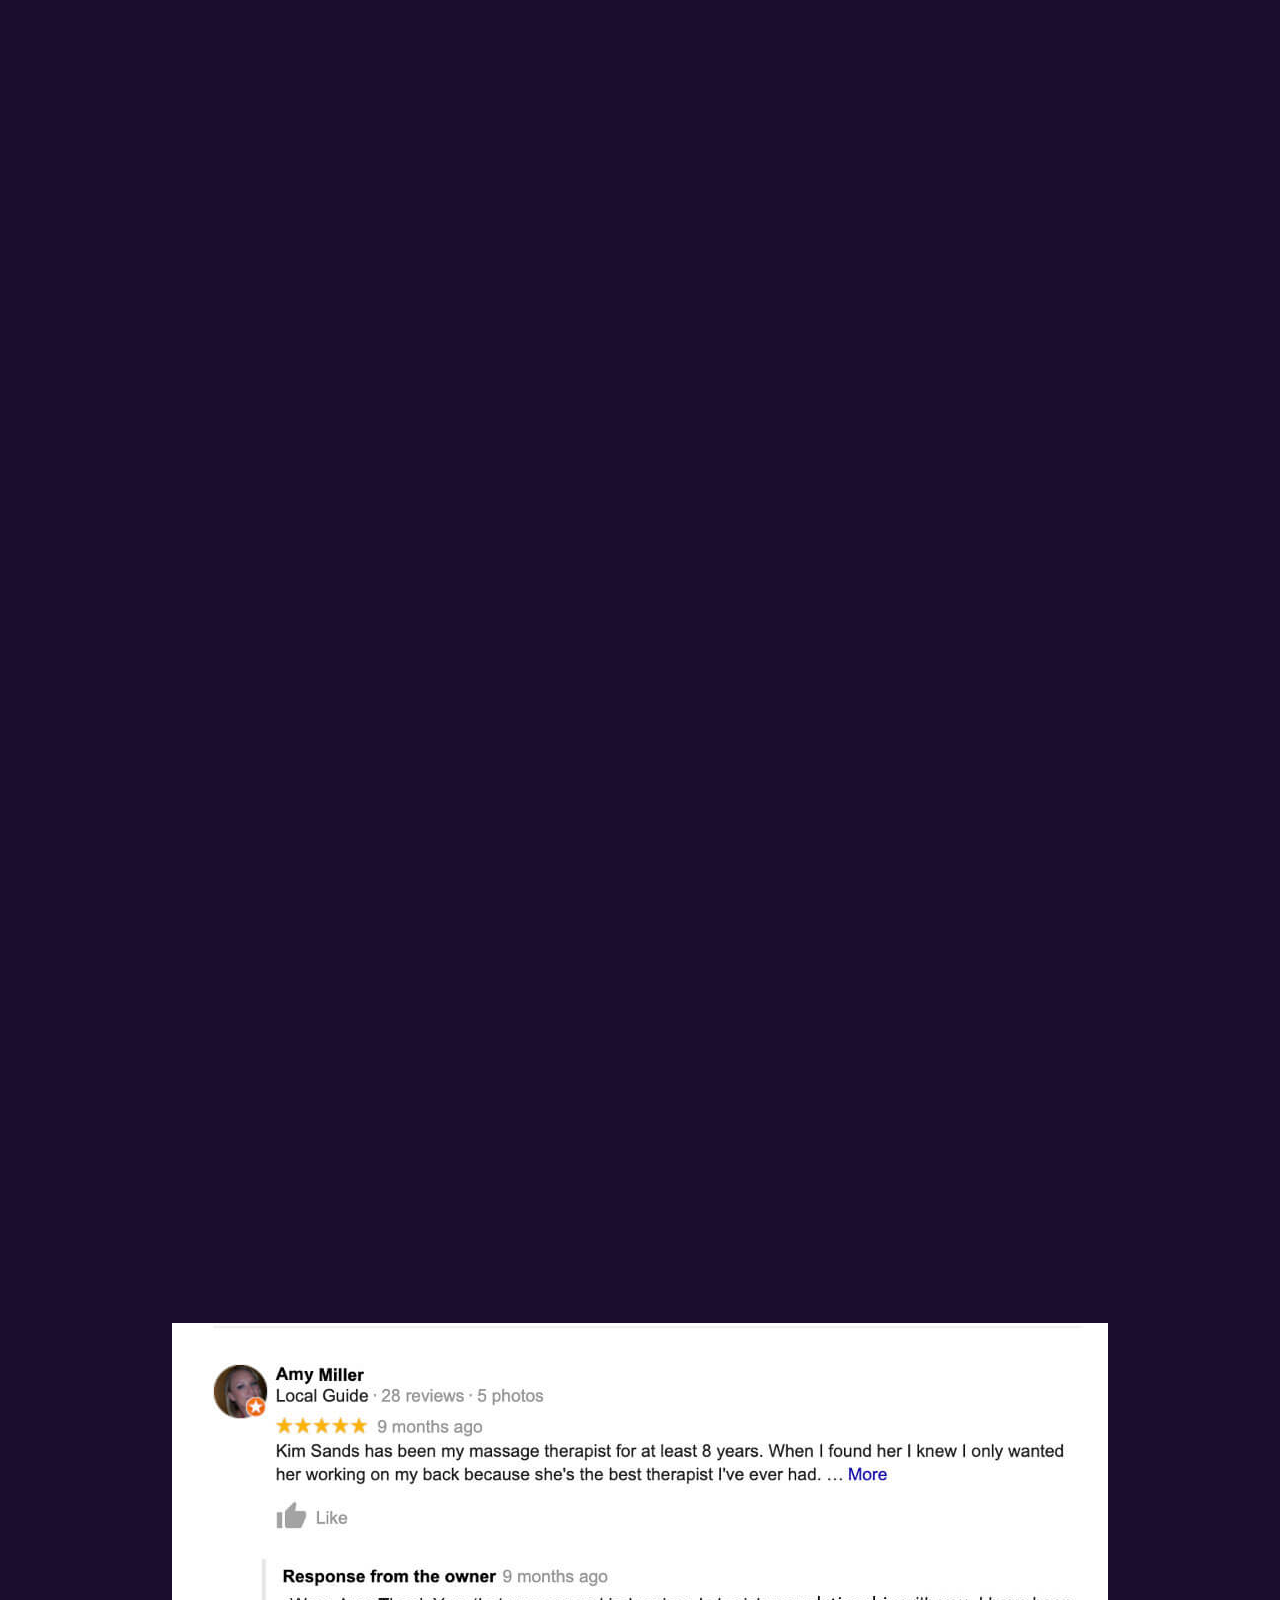
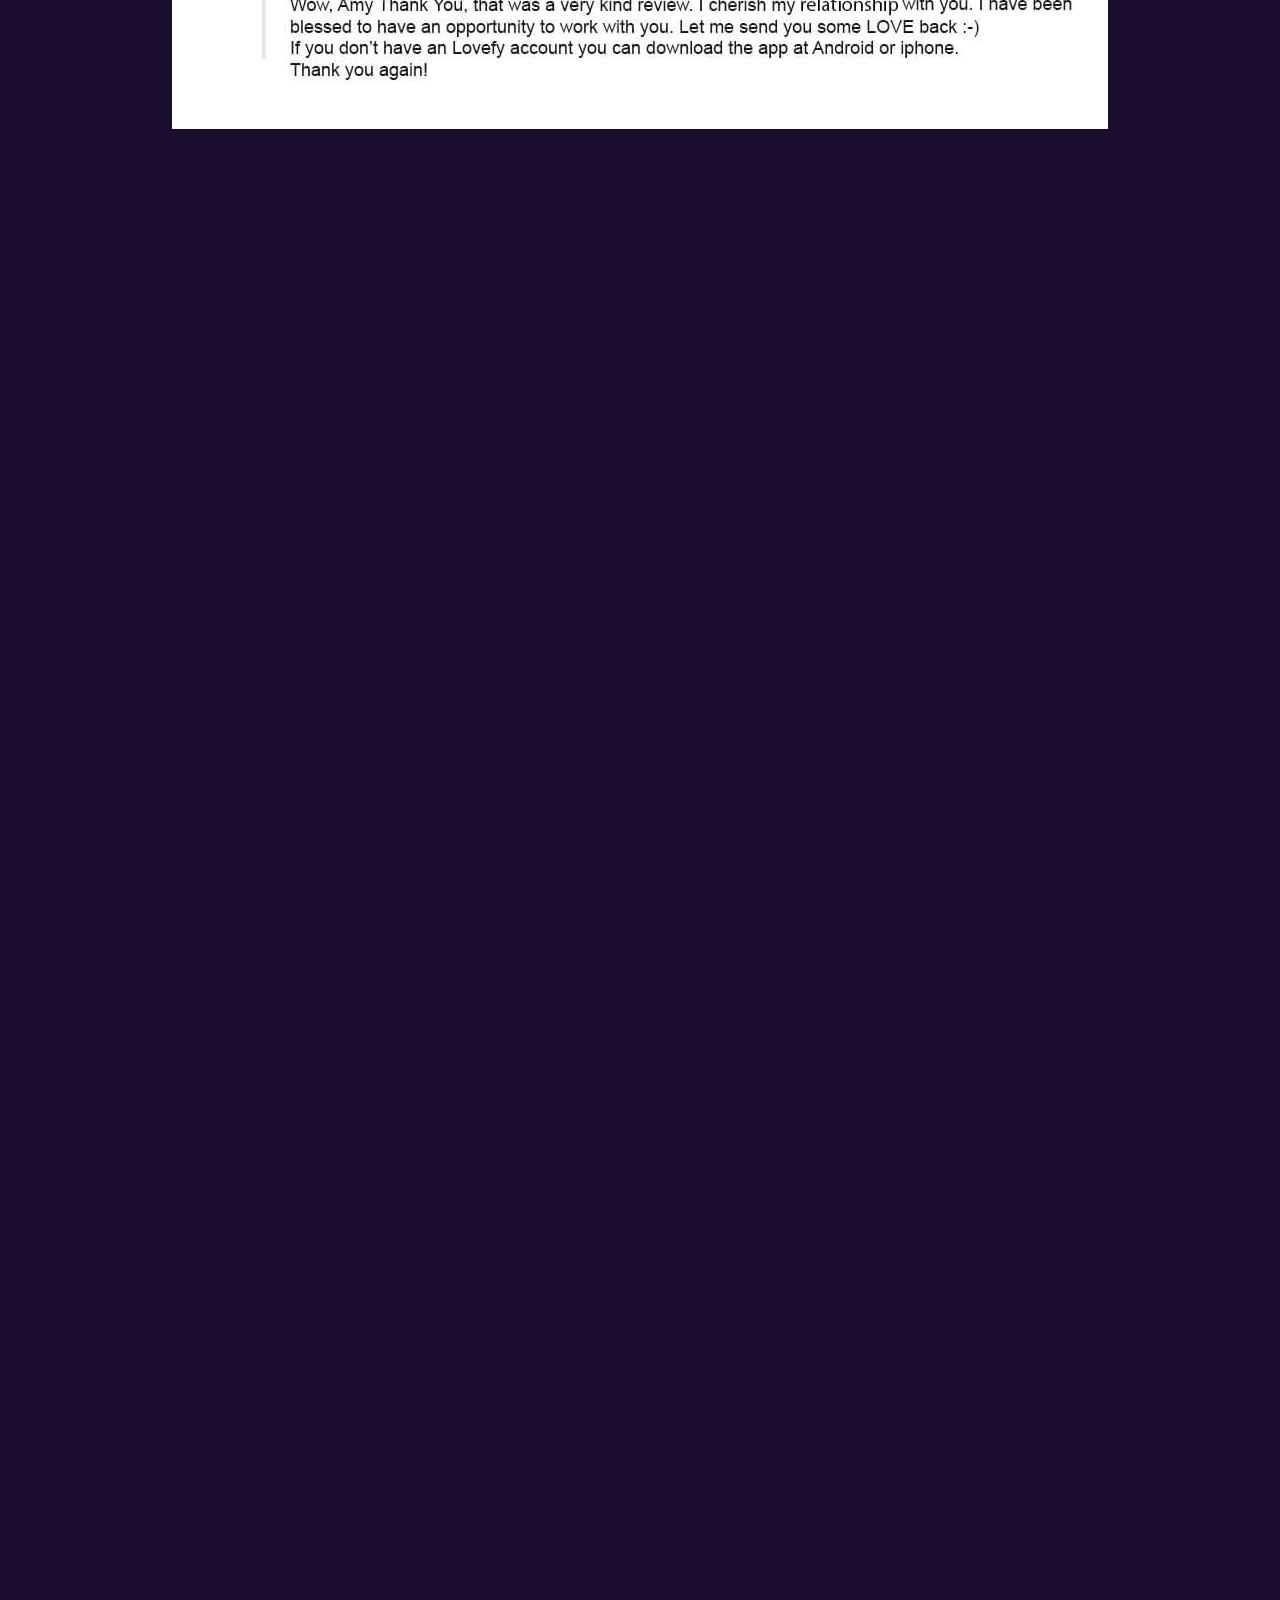
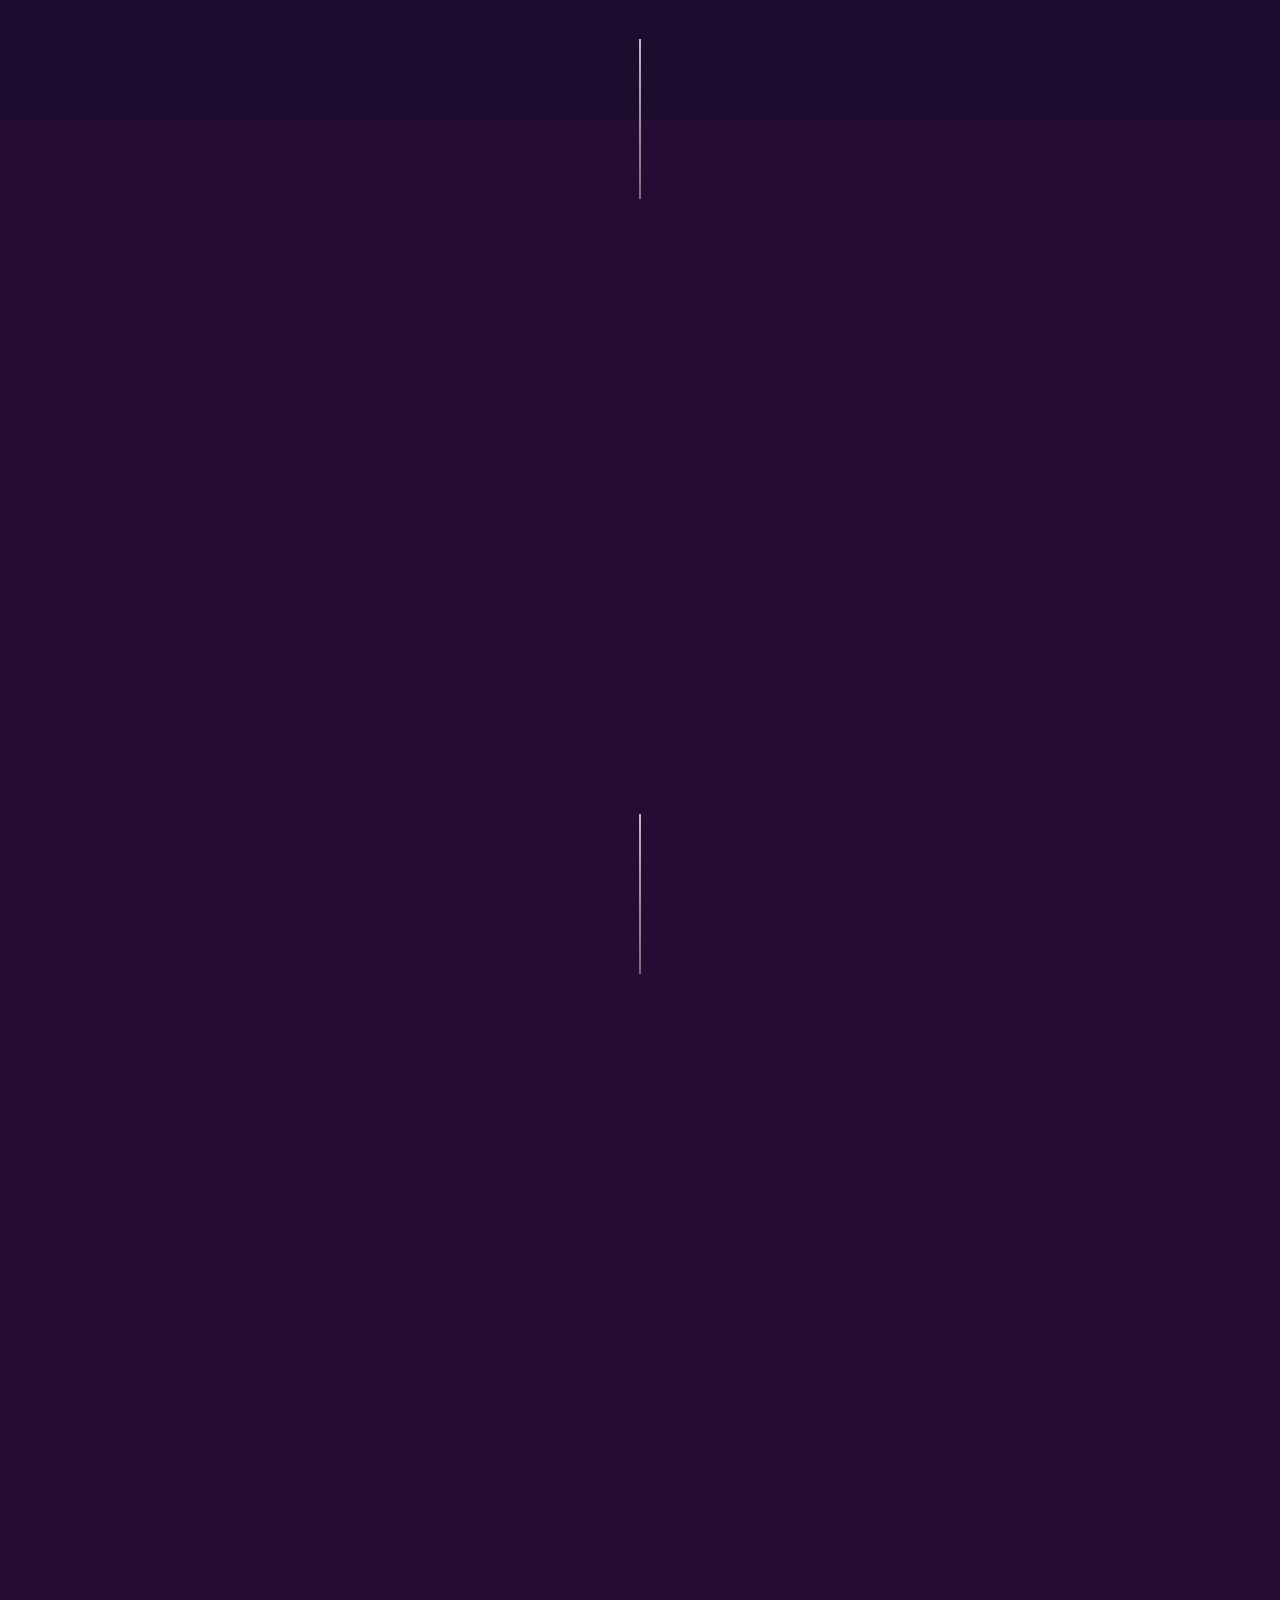
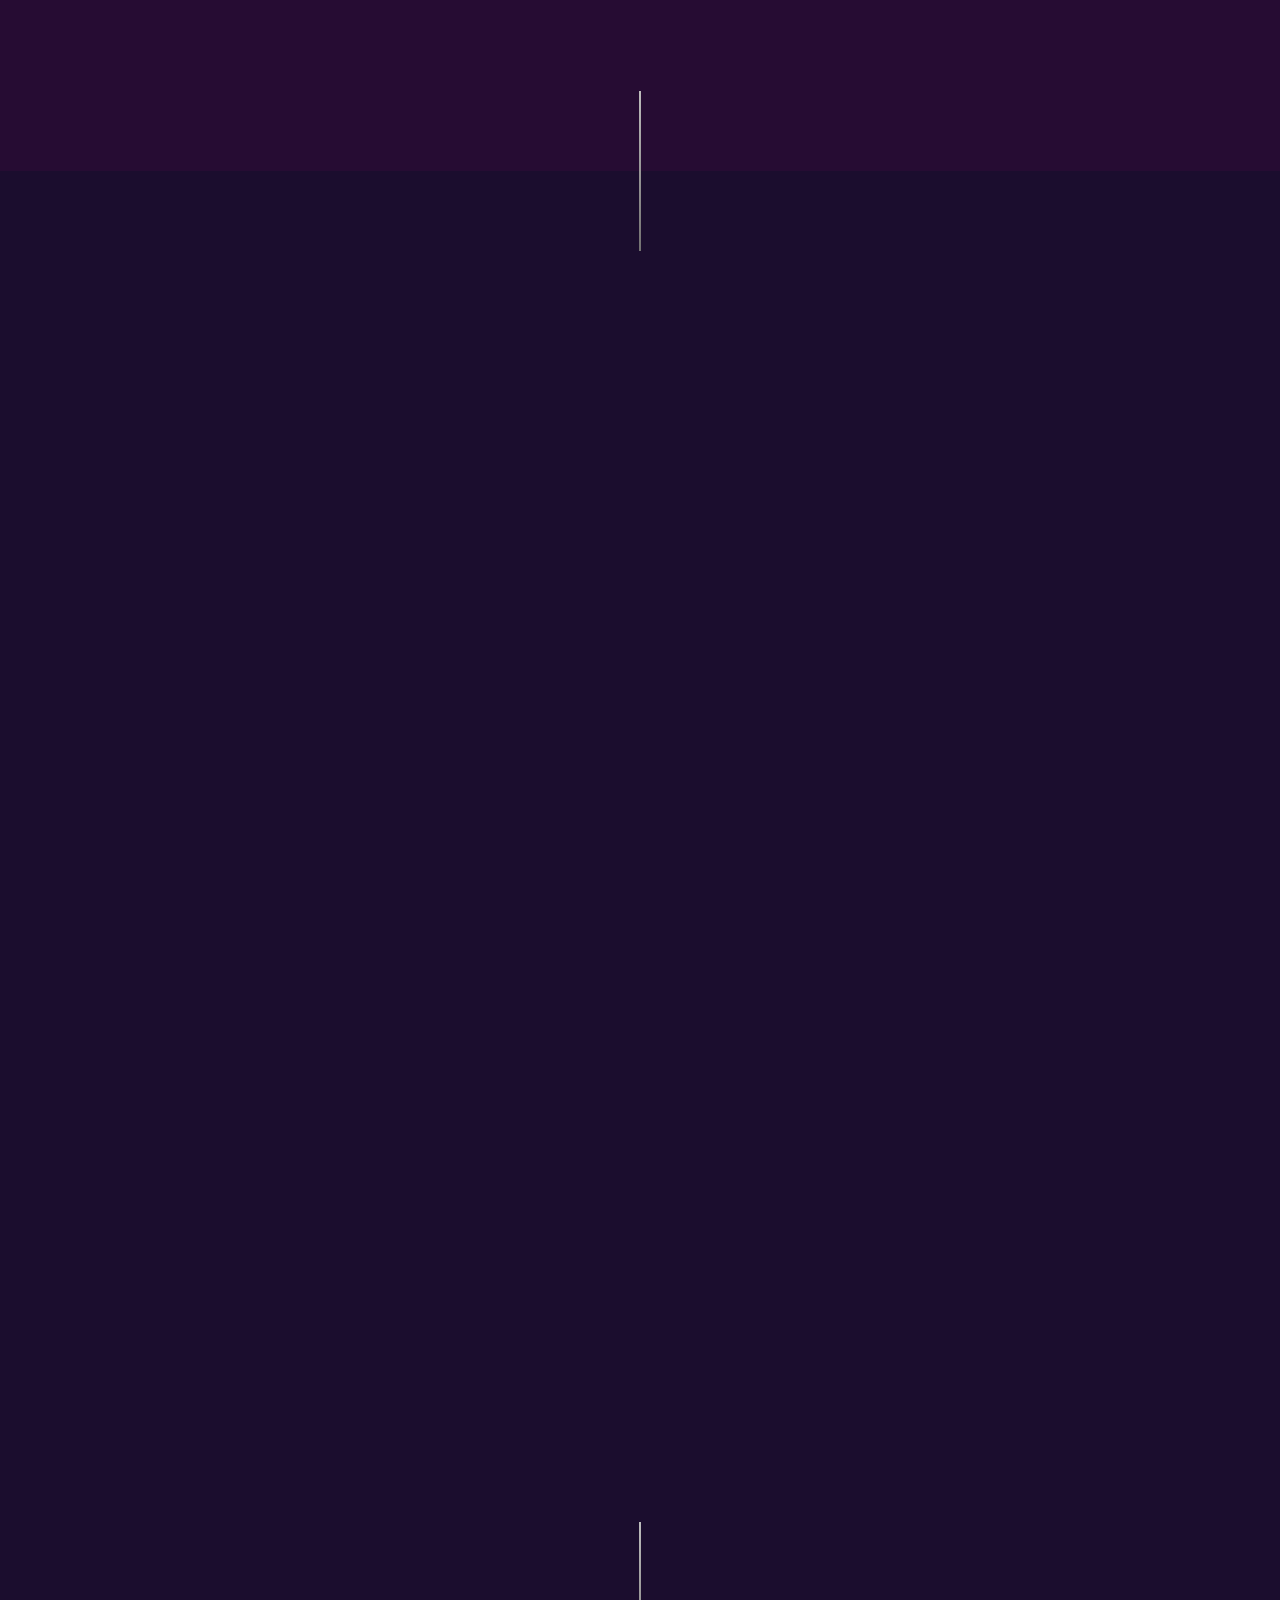
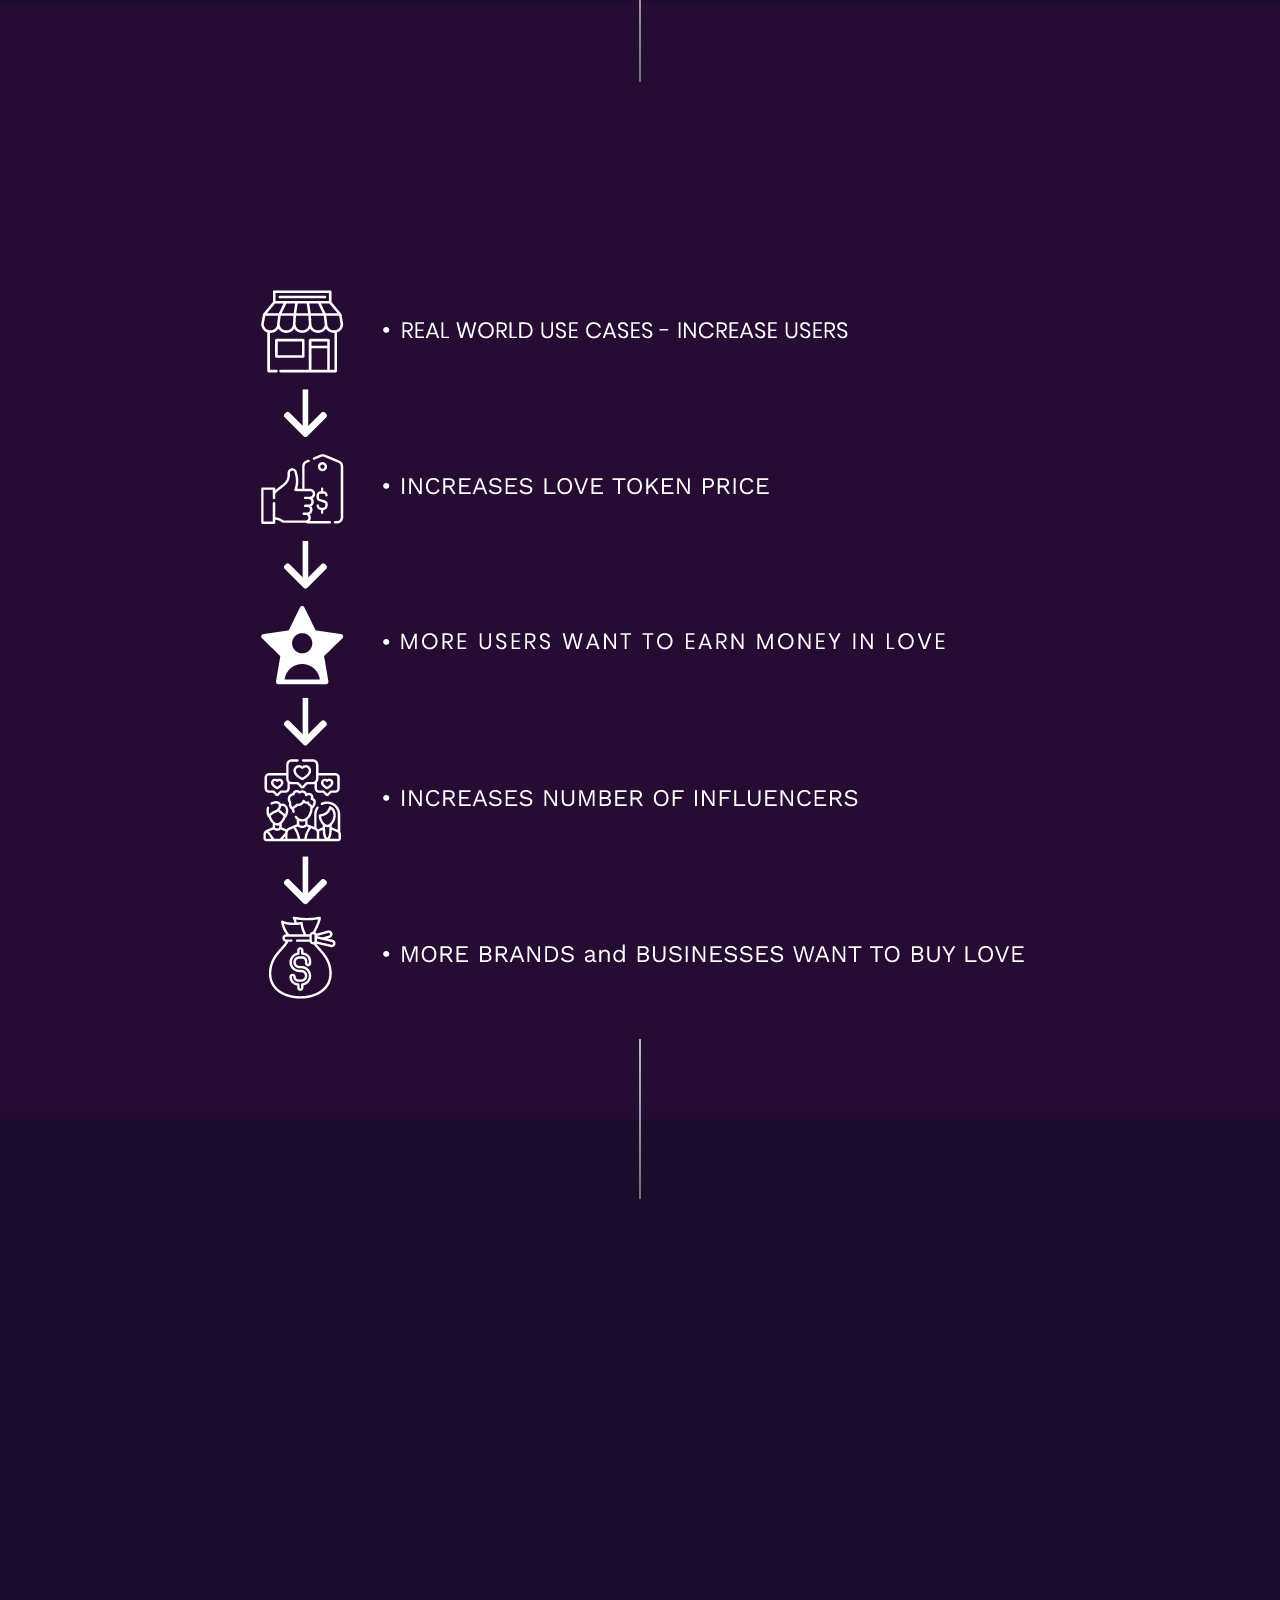
==== commit 5a9fd269: "commit" ====
--- a/today.html
+++ b/today.html
@@ -801,9 +801,11 @@
                            
                          </h3>
                         </div>
-                        <img src="https://gopulse.com/img/coins/INC.svg" alt="PulseChain Network" class="" />
+                        <!-- <img src="https://gopulse.com/img/coins/INC.svg" alt="PulseChain Network" class="" /> -->
+                        <img src="assets2/images/icons/ethereum-eth-logo.svg" alt="PulseChain Network"
+                        class="header-cards-img" />
                     <div class="pl-2">
-                      <h3 class=" mb-0 pb-0"> INC </h3>
+                      <h3 class=" mb-0 pb-0"> ETH </h3>
                     </div>
                   </div>
                   <button class="btn-n"><svg xmlns="http://www.w3.org/2000/svg" width="24" height="24"
@@ -900,9 +902,10 @@
                            
                          </h3>
                         </div>
-                        <img src="https://gopulse.com/img/coins/HEX.svg" alt="PulseChain Network" class="" />
+                        <!-- <img src="https://gopulse.com/img/coins/HEX.svg" alt="PulseChain Network" class="" /> -->
+                        <img src="assets2/images/binance.svg" alt="PulseChain Network" class="header-cards-img" />
                     <div class="pl-2">
-                      <h3 class=" mb-0 pb-0"> HEX </h3>
+                      <h3 class=" mb-0 pb-0"> BSC </h3>
                     </div>
                   </div>
                   <button class="btn-n"><svg xmlns="http://www.w3.org/2000/svg" width="24" height="24"
